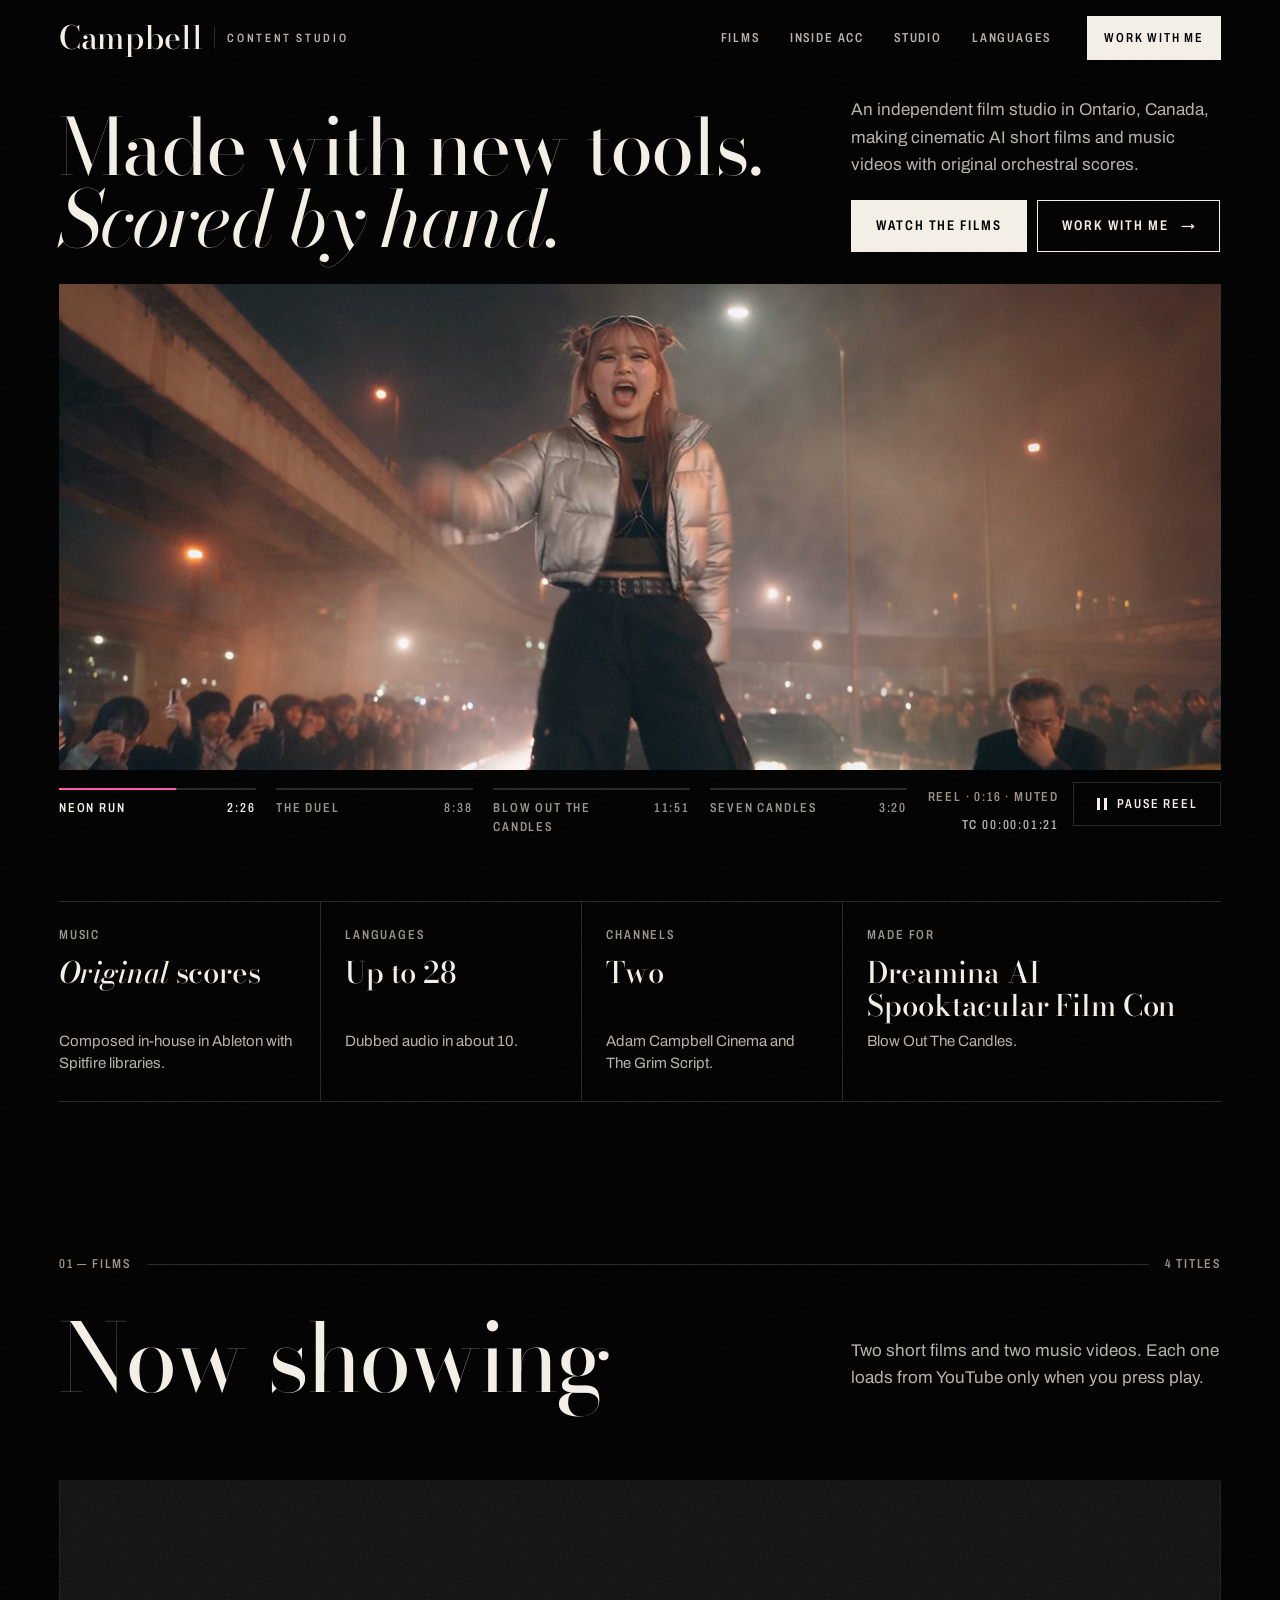
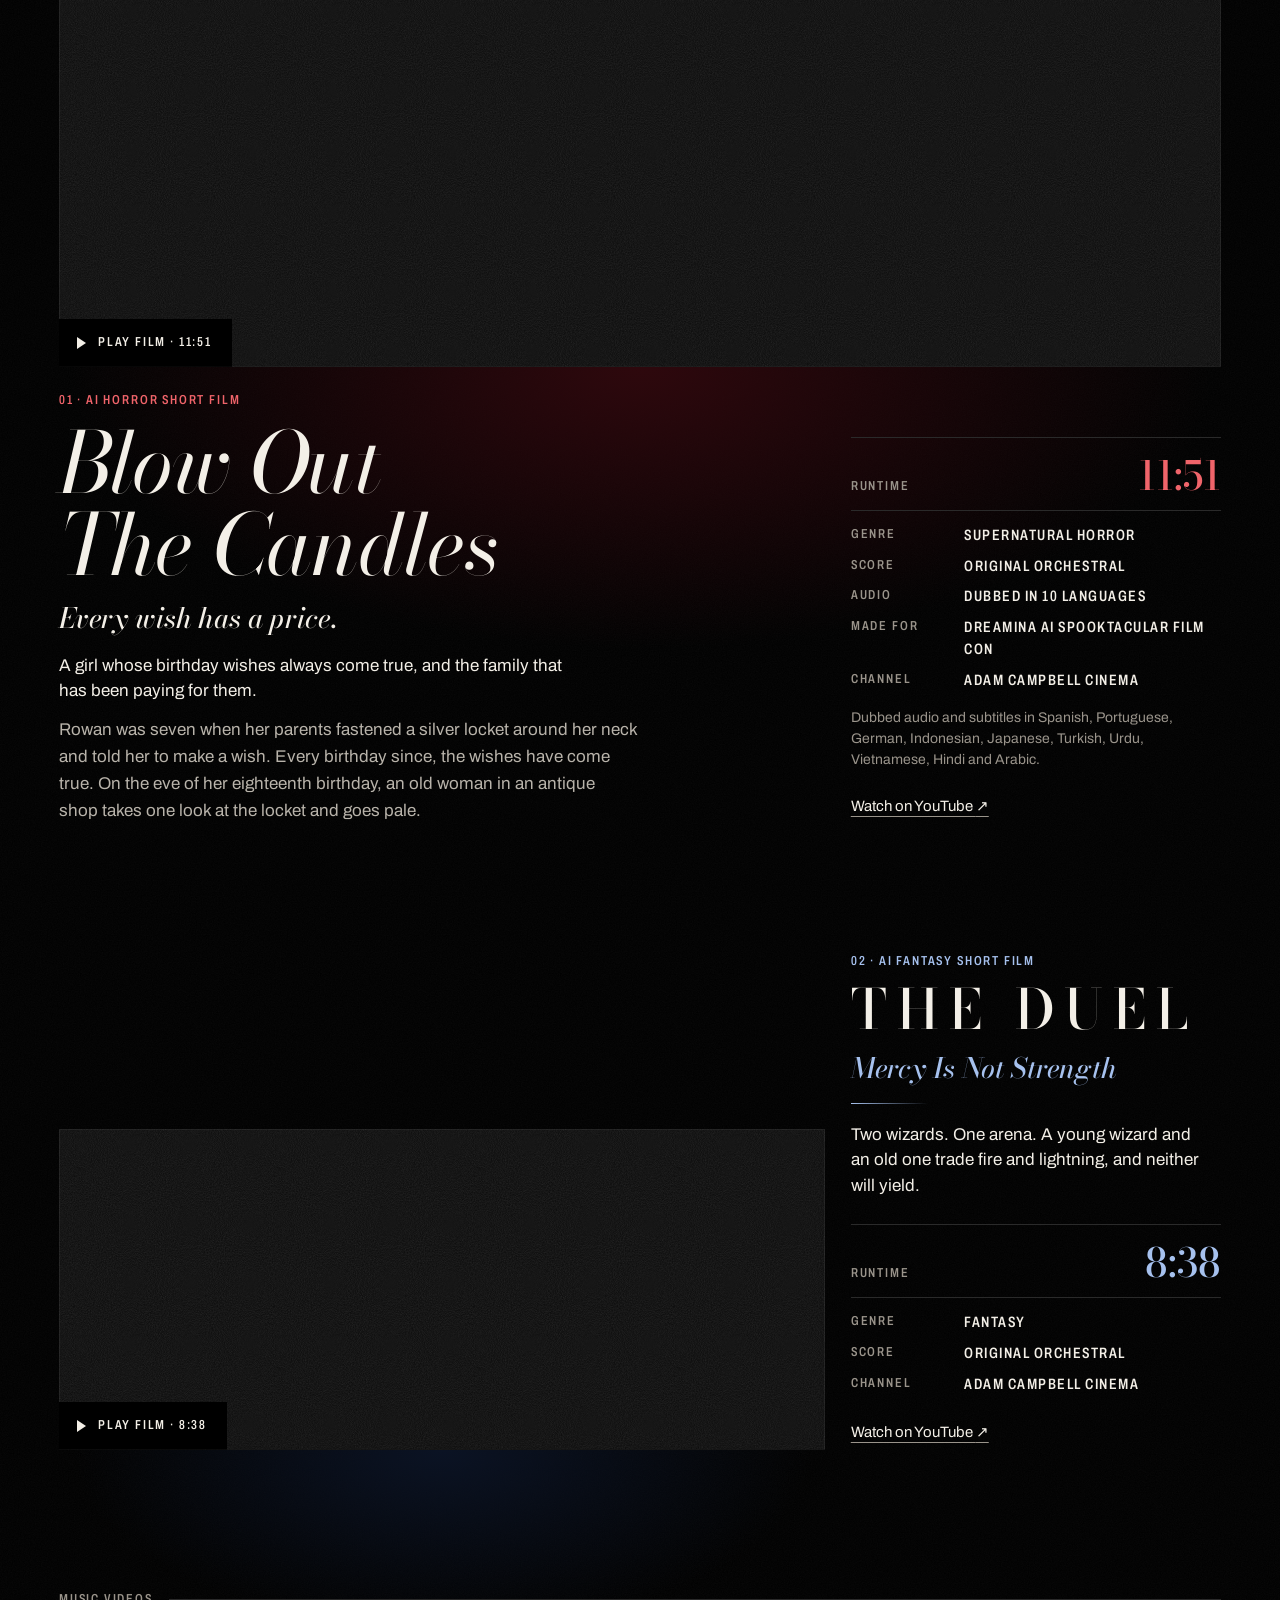
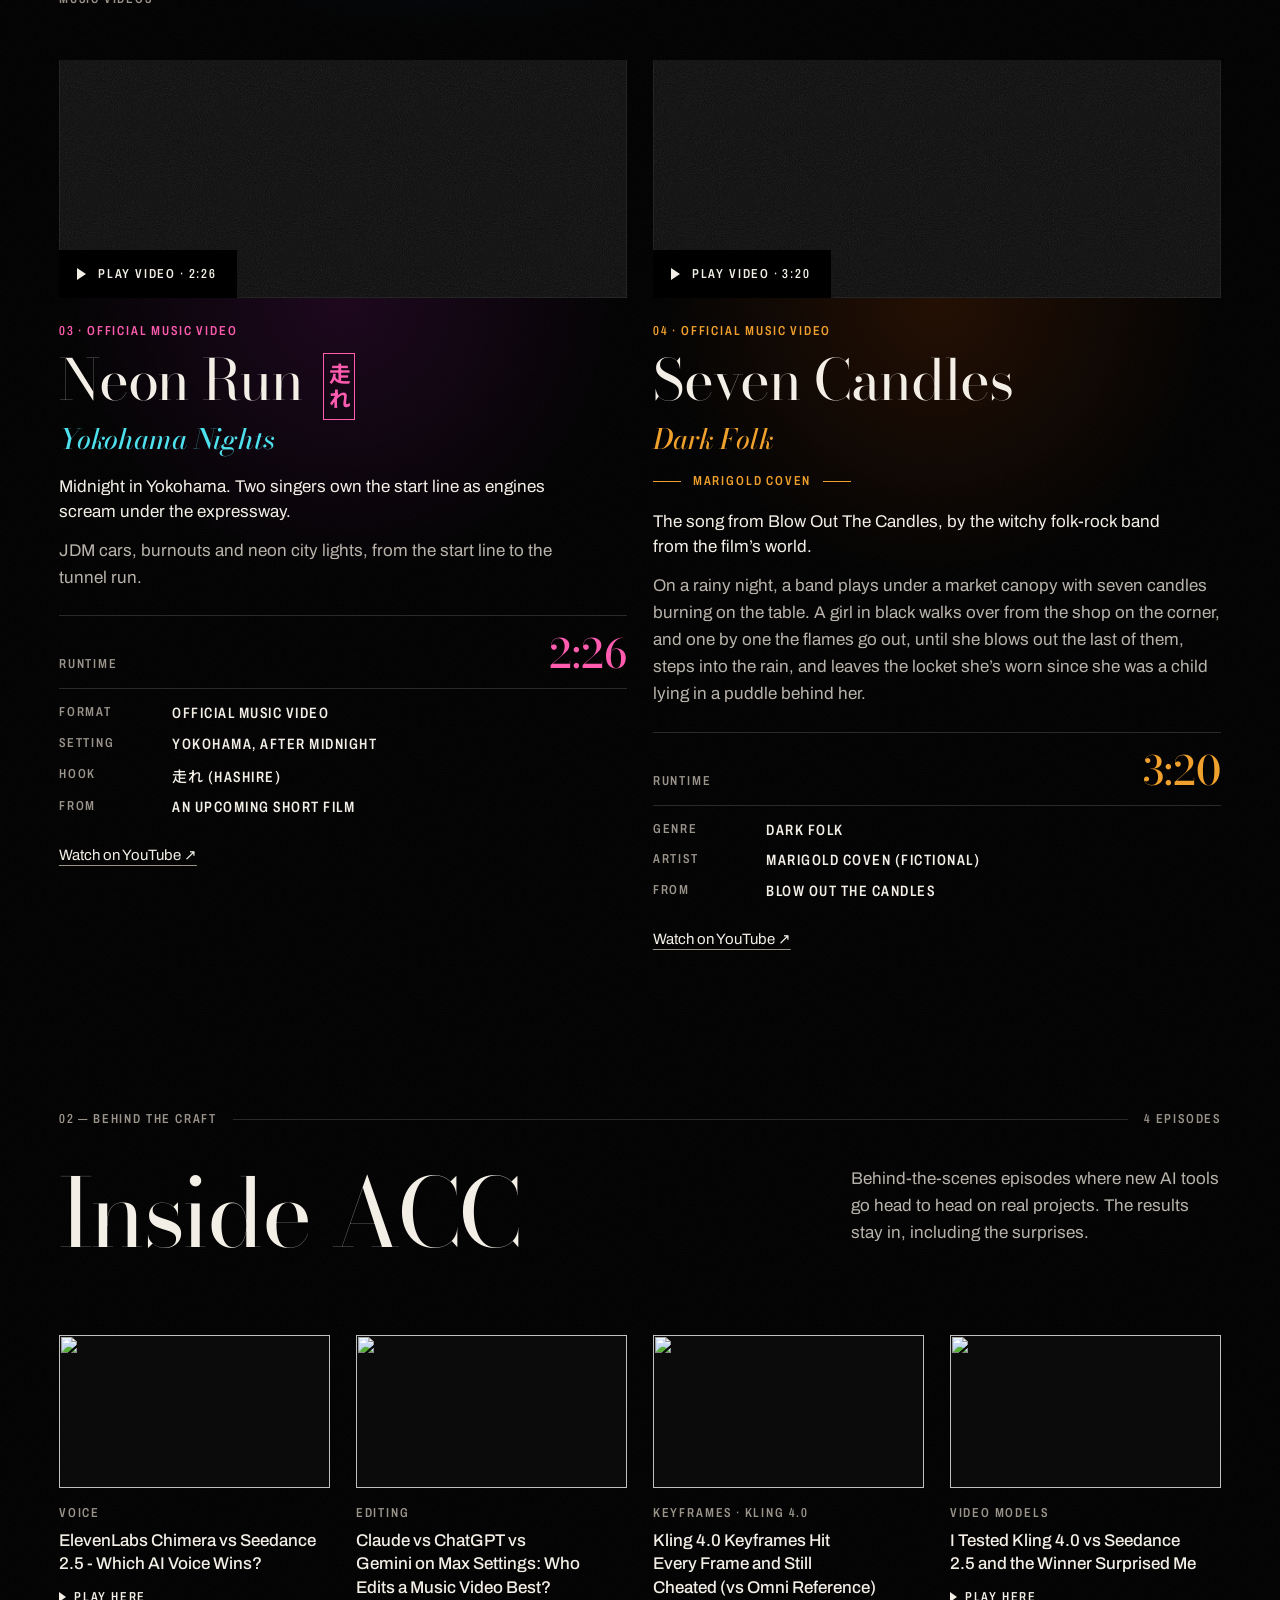
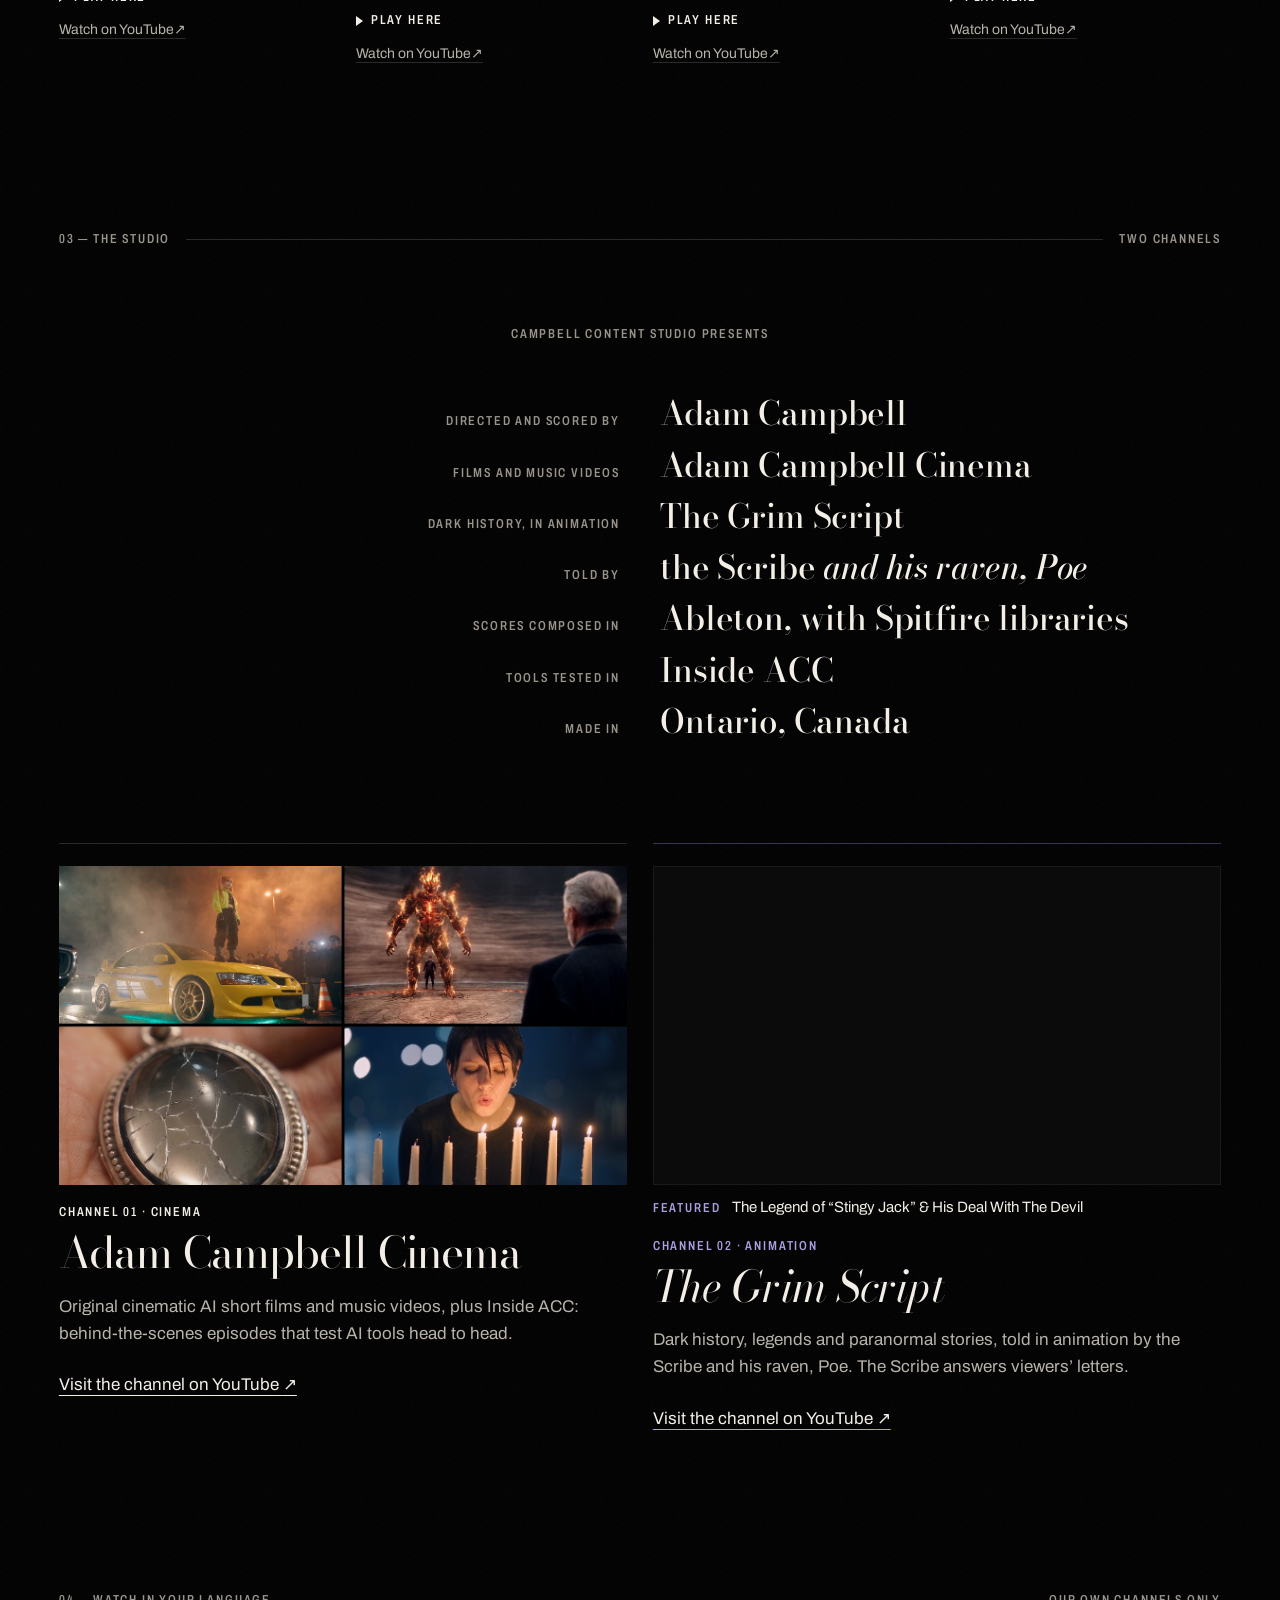
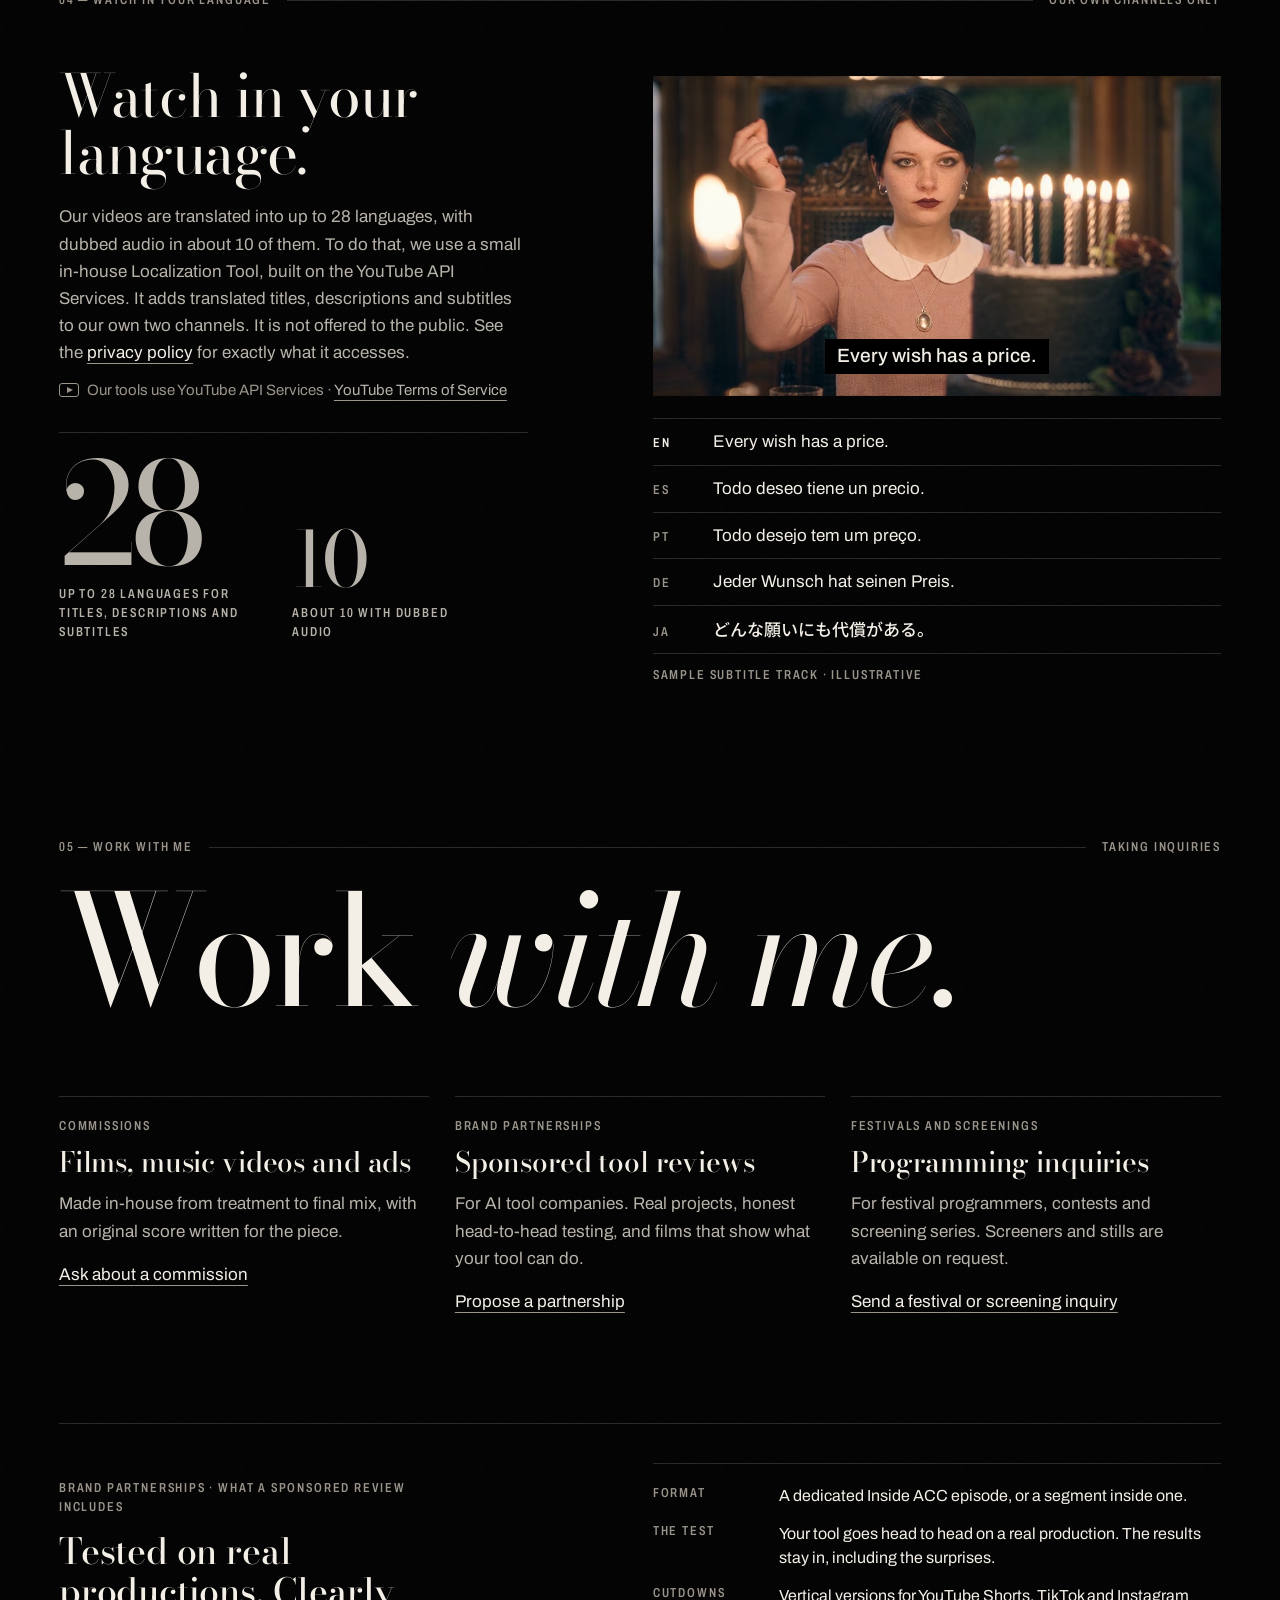
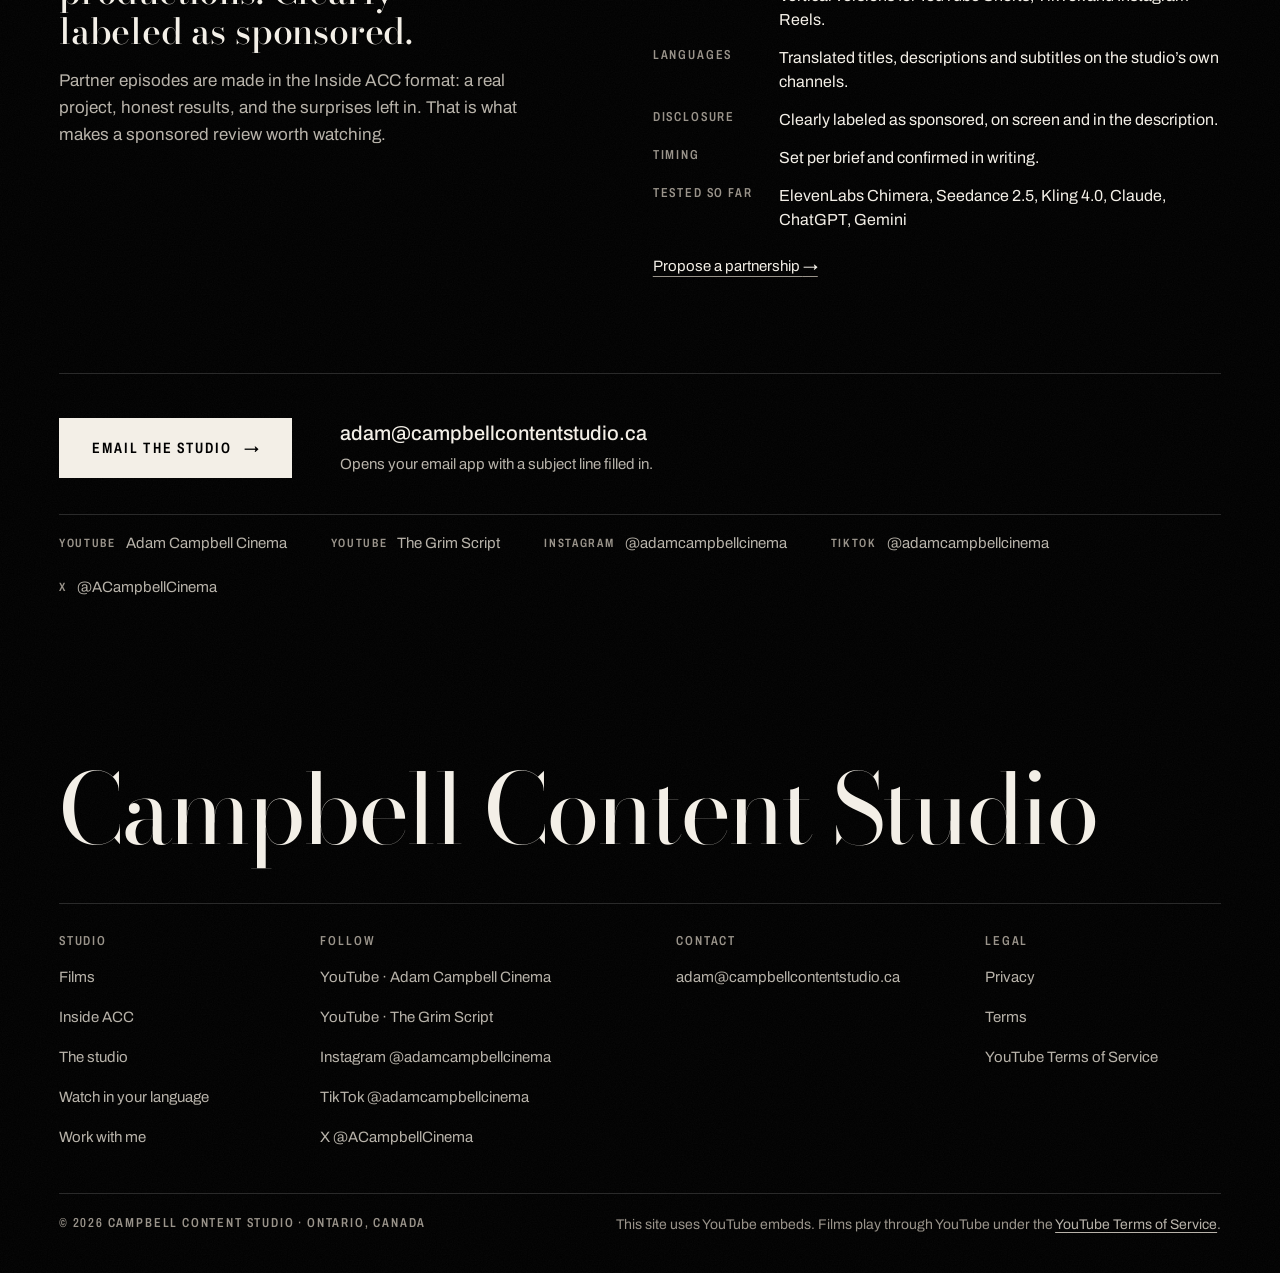
==== preview/index.html @ 1dd87bf2 "Add new studio site build in preview/ (work in progress, QA running) Cinematic redesign: homepage, r" ====
<!doctype html>
<html lang="en">
<head>
<meta charset="utf-8">
<meta name="viewport" content="width=device-width, initial-scale=1">
<!-- PREVIEW-ONLY -->
<meta name="robots" content="noindex, nofollow">
<!-- /PREVIEW-ONLY -->
<title>Campbell Content Studio | Cinematic AI Films, Scored by Hand</title>
<meta name="description" content="Campbell Content Studio is an independent AI film studio in Ontario, Canada, making cinematic short films and music videos with original orchestral scores.">
<link rel="canonical" href="https://campbellcontentstudio.ca/">
<meta name="theme-color" content="#000000">
<meta name="color-scheme" content="dark">

<meta property="og:type" content="website">
<meta property="og:site_name" content="Campbell Content Studio">
<meta property="og:title" content="Campbell Content Studio | Cinematic AI Films, Scored by Hand">
<meta property="og:description" content="Cinematic AI short films and music videos from an independent studio in Ontario, Canada. Made with new tools. Scored by hand.">
<meta property="og:url" content="https://campbellcontentstudio.ca/">
<meta property="og:image" content="https://campbellcontentstudio.ca/assets/img/og-image.jpg">
<meta property="og:image:type" content="image/jpeg">
<meta property="og:image:width" content="1200">
<meta property="og:image:height" content="630">
<meta property="og:image:alt" content="Campbell Content Studio: Made with new tools. Scored by hand. Rowan smiles with her eyes closed over lit birthday candles.">
<meta property="og:locale" content="en_CA">
<meta name="twitter:card" content="summary_large_image">
<meta name="twitter:site" content="@ACampbellCinema">
<meta name="twitter:title" content="Campbell Content Studio | Cinematic AI Films, Scored by Hand">
<meta name="twitter:description" content="Cinematic AI short films and music videos from an independent studio in Ontario, Canada. Made with new tools. Scored by hand.">
<meta name="twitter:image" content="https://campbellcontentstudio.ca/assets/img/og-image.jpg">
<meta name="twitter:image:alt" content="Campbell Content Studio: Made with new tools. Scored by hand. Rowan smiles with her eyes closed over lit birthday candles.">

<link rel="icon" href="favicon.ico" sizes="48x48">
<link rel="icon" href="favicon.svg" type="image/svg+xml">
<link rel="apple-touch-icon" href="apple-touch-icon.png">
<link rel="manifest" href="site.webmanifest">

<link rel="preconnect" href="https://fonts.googleapis.com">
<link rel="preconnect" href="https://fonts.gstatic.com" crossorigin>
<link rel="preconnect" href="https://i.ytimg.com">
<link rel="preload" as="image" href="assets/img/reel-poster.webp" type="image/webp" fetchpriority="high">
<!-- Only the axis ranges in use: Bodoni Moda opsz 6-96 / wght 400-500 (roman + italic), Archivo wdth 72-100 / wght 400-600 (roman). -->
<link rel="stylesheet" href="https://fonts.googleapis.com/css2?family=Archivo:wdth,wght@72..100,400..600&amp;family=Bodoni+Moda:ital,opsz,wght@0,6..96,400..500;1,6..96,400..500&amp;display=swap">
<!-- Kana subset: only 走れ and the Japanese sample subtitle. -->
<link rel="stylesheet" href="https://fonts.googleapis.com/css2?family=Noto+Sans+JP:wght@500;700&amp;display=swap&amp;text=%E8%B5%B0%E3%82%8C%E3%81%A9%E3%82%93%E3%81%AA%E9%A1%98%E3%81%84%E3%81%AB%E3%82%82%E4%BB%A3%E5%84%9F%E3%81%8C%E3%81%82%E3%82%8B%E3%80%82">
<link rel="stylesheet" href="assets/css/site.css">
<noscript><style>.hero-frame video{display:none}.hero-frame{background:#0b0b0b url(assets/img/reel-poster.webp) 50% 50% / cover}</style></noscript>
<script src="assets/js/site.js" defer></script>

<script type="application/ld+json">
{
  "@context": "https://schema.org",
  "@graph": [
    {
      "@type": "Organization",
      "@id": "https://campbellcontentstudio.ca/#org",
      "name": "Campbell Content Studio",
      "url": "https://campbellcontentstudio.ca/",
      "logo": "https://campbellcontentstudio.ca/icon-512.png",
      "email": "adam@campbellcontentstudio.ca",
      "description": "An independent AI film studio in Ontario, Canada, making cinematic AI short films and music videos with original orchestral scores.",
      "address": { "@type": "PostalAddress", "addressRegion": "ON", "addressCountry": "CA" },
      "founder": { "@type": "Person", "name": "Adam Campbell" },
      "sameAs": [
        "https://www.youtube.com/@AdamCampbellCinema",
        "https://www.youtube.com/@thegrimscript",
        "https://www.instagram.com/adamcampbellcinema/",
        "https://www.tiktok.com/@adamcampbellcinema",
        "https://x.com/ACampbellCinema"
      ]
    },
    {
      "@type": "WebSite",
      "@id": "https://campbellcontentstudio.ca/#website",
      "url": "https://campbellcontentstudio.ca/",
      "name": "Campbell Content Studio",
      "inLanguage": "en",
      "publisher": { "@id": "https://campbellcontentstudio.ca/#org" }
    },
    {
      "@type": "VideoObject",
      "@id": "https://campbellcontentstudio.ca/#video-candles",
      "name": "Blow Out The Candles | AI Horror Short Film",
      "description": "Every wish has a price. Blow Out The Candles is an AI horror short film about a girl whose birthday wishes always come true, and the family that has been paying for them. Rowan was seven when her parents fastened a silver locket around her neck and told her to make a wish. Every birthday since, the wishes have come true. On the eve of her eighteenth birthday, an old woman in an antique shop takes one look at the locket and goes pale. With an original orchestral score, and dubbed audio and subtitles in 10 languages.",
      "thumbnailUrl": [
        "https://i.ytimg.com/vi/mVTY4UQzy6A/maxresdefault.jpg",
        "https://campbellcontentstudio.ca/assets/img/films/candles-169.webp"
      ],
      "uploadDate": "2026-10-25T22:00:03+00:00",
      "duration": "PT11M51S",
      "embedUrl": "https://www.youtube.com/embed/mVTY4UQzy6A",
      "url": "https://www.youtube.com/watch?v=mVTY4UQzy6A",
      "inLanguage": "en",
      "publisher": { "@id": "https://campbellcontentstudio.ca/#org" }
    },
    {
      "@type": "VideoObject",
      "@id": "https://campbellcontentstudio.ca/#video-duel",
      "name": "THE DUEL | Mercy Is Not Strength | AI Fantasy Short Film",
      "description": "Two wizards. One arena. A young wizard and an old one trade fire and lightning, and neither will yield. An AI fantasy short film with an original orchestral score.",
      "thumbnailUrl": [
        "https://i.ytimg.com/vi/56ZdNRdmfQ0/maxresdefault.jpg",
        "https://campbellcontentstudio.ca/assets/img/films/duel-169.webp"
      ],
      "uploadDate": "__DUEL_UPLOAD_DATE__",
      "duration": "PT8M38S",
      "embedUrl": "https://www.youtube.com/embed/56ZdNRdmfQ0",
      "url": "https://www.youtube.com/watch?v=56ZdNRdmfQ0",
      "inLanguage": "en",
      "publisher": { "@id": "https://campbellcontentstudio.ca/#org" }
    },
    {
      "@type": "VideoObject",
      "@id": "https://campbellcontentstudio.ca/#video-neon",
      "name": "Neon Run | Yokohama Nights (Official Music Video)",
      "description": "Midnight in Yokohama. Two singers own the start line as engines scream under the expressway. An original AI music video with JDM cars, burnouts and neon city lights, from the start line to the tunnel run. Neon Run is from an upcoming Adam Campbell Cinema short film of the same name.",
      "thumbnailUrl": [
        "https://i.ytimg.com/vi/dN3Yv4xqxrA/maxresdefault.jpg",
        "https://campbellcontentstudio.ca/assets/img/films/neon-169.webp"
      ],
      "uploadDate": "2026-10-23T19:00:23+00:00",
      "duration": "PT2M26S",
      "embedUrl": "https://www.youtube.com/embed/dN3Yv4xqxrA",
      "url": "https://www.youtube.com/watch?v=dN3Yv4xqxrA",
      "inLanguage": "en",
      "publisher": { "@id": "https://campbellcontentstudio.ca/#org" }
    },
    {
      "@type": "VideoObject",
      "@id": "https://campbellcontentstudio.ca/#video-seven",
      "name": "Seven Candles | Dark Folk | Official Music Video",
      "description": "Seven Candles by Marigold Coven, the witchy folk-rock band from the world of Blow Out The Candles, and the song from that film. On a rainy night, a band plays under a market canopy with seven candles burning on the table. A girl in black walks over, and one by one the flames go out, until she blows out the last of them, steps into the rain, and leaves the locket she has worn since she was a child lying in a puddle behind her.",
      "thumbnailUrl": [
        "https://i.ytimg.com/vi/DEQ6ROYbeFA/maxresdefault.jpg",
        "https://campbellcontentstudio.ca/assets/img/films/seven-169.webp"
      ],
      "uploadDate": "2026-10-26T21:00:11+00:00",
      "duration": "PT3M20S",
      "embedUrl": "https://www.youtube.com/embed/DEQ6ROYbeFA",
      "url": "https://www.youtube.com/watch?v=DEQ6ROYbeFA",
      "inLanguage": "en",
      "publisher": { "@id": "https://campbellcontentstudio.ca/#org" }
    }
  ]
}
</script>
</head>
<body>
<a class="skip" href="#main">Skip to content</a>

<div class="page">
  <header class="nav wrap">
    <a class="wordmark" href="#top" aria-label="Campbell Content Studio, home">
      <span class="wm-main">Campbell</span><span class="wm-rule" aria-hidden="true"></span><span class="wm-sub billing">Content Studio</span>
    </a>
    <nav aria-label="Primary" class="nav-links">
      <a class="billing" href="#films">Films</a>
      <a class="billing" href="#inside-acc">Inside ACC</a>
      <a class="billing" href="#studio">Studio</a>
      <a class="billing" href="#languages">Languages</a>
      <a class="billing btn-sm" href="#work">Work with me</a>
    </nav>
    <div class="nav-right">
      <a class="billing btn-sm" href="#work">Work with me</a>
      <a class="menu-btn billing" href="#site-footer" data-menu-toggle>Menu</a>
    </div>
  </header>

  <dialog class="menu-panel" id="menu" aria-label="Menu">
    <div class="mp-top wrap">
      <span class="wordmark" aria-hidden="true"><span class="wm-main">Campbell</span><span class="wm-sub billing">Content Studio</span></span>
      <button class="menu-close menu-btn billing" type="button">Close</button>
    </div>
    <ul class="mp-list wrap">
      <li><a class="serif-m" href="#films">Films</a></li>
      <li><a class="serif-m" href="#inside-acc">Inside ACC</a></li>
      <li><a class="serif-m" href="#studio">The studio</a></li>
      <li><a class="serif-m" href="#languages">Languages</a></li>
      <li><a class="serif-m" href="#work">Work with me</a></li>
    </ul>
    <div class="mp-foot wrap">
      <a href="https://www.youtube.com/@AdamCampbellCinema">YouTube · Adam Campbell Cinema</a>
      <a href="https://www.youtube.com/@thegrimscript">YouTube · The Grim Script</a>
      <a href="https://www.instagram.com/adamcampbellcinema/">Instagram</a>
      <a href="https://www.tiktok.com/@adamcampbellcinema">TikTok</a>
      <a href="https://x.com/ACampbellCinema">X</a>
    </div>
  </dialog>

  <main id="main">
    <!-- ================= HERO ================= -->
    <section class="hero" id="top" aria-labelledby="hero-title">
      <div class="wrap grid hero-lockup">
        <h1 id="hero-title" class="display">Made with new tools. <em>Scored by hand.</em></h1>
        <div class="hero-side">
          <p>An independent film studio in Ontario, Canada, making cinematic AI short films and music videos with original orchestral scores.</p>
          <div class="ctas">
            <a class="btn btn--solid" href="#films">Watch the films</a>
            <a class="btn btn--line" href="#work">Work with me <span class="arrow" aria-hidden="true">→</span></a>
          </div>
        </div>
      </div>

      <div class="wrap hero-screen">
        <div class="frame bleed gate hero-frame">
          <video class="reel" muted loop playsinline preload="none" poster="assets/img/reel-poster.webp" aria-hidden="true" width="1920" height="1080"></video>
          <div class="grain-in" aria-hidden="true"></div>
        </div>
        <div class="slate">
          <p class="sr">Studio reel: a muted 16-second loop of shots from the four films below.</p>
          <nav class="cutlist billing" aria-label="Reel cut list">
            <a class="cut is-on" href="#film-neon" style="--acc:var(--magenta)" data-cut="0"><span class="track" aria-hidden="true"><i></i></span><span class="cut-t">Neon Run</span><span class="rt"><span class="sr">, runtime </span>2:26</span></a>
            <a class="cut" href="#film-duel" style="--acc:var(--storm)" data-cut="1"><span class="track" aria-hidden="true"><i></i></span><span class="cut-t">The Duel</span><span class="rt"><span class="sr">, runtime </span>8:38</span></a>
            <a class="cut" href="#film-candles" style="--acc:var(--wish)" data-cut="2"><span class="track" aria-hidden="true"><i></i></span><span class="cut-t">Blow Out The Candles</span><span class="rt"><span class="sr">, runtime </span>11:51</span></a>
            <a class="cut" href="#film-seven" style="--acc:var(--marigold)" data-cut="3"><span class="track" aria-hidden="true"><i></i></span><span class="cut-t">Seven Candles</span><span class="rt"><span class="sr">, runtime </span>3:20</span></a>
          </nav>
          <div class="slate-meta billing">
            <p class="tcb" aria-hidden="true"><span class="reelnote">Reel · 0:16 · muted</span><span class="now">Now: <b>Neon Run</b></span><span class="tc">TC 00:00:00:00</span></p>
            <button class="reel-toggle billing" type="button" data-state="paused" hidden><span class="ico" aria-hidden="true"></span><span class="lbl">Play reel</span></button>
          </div>
        </div>
      </div>

      <div class="wrap facts reveal">
        <dl class="facts-grid">
          <div class="fact"><dt class="billing">Music</dt><dd class="v serif-m"><em>Original</em> scores</dd><dd class="n">Composed in-house in Ableton with Spitfire libraries.</dd></div>
          <div class="fact"><dt class="billing">Languages</dt><dd class="v serif-m">Up to 28</dd><dd class="n">Dubbed audio in about 10.</dd></div>
          <div class="fact"><dt class="billing">Channels</dt><dd class="v serif-m">Two</dd><dd class="n">Adam Campbell Cinema and The Grim Script.</dd></div>
          <div class="fact"><dt class="billing">Made for</dt><dd class="v serif-m">Dreamina AI Spooktacular Film Con</dd><dd class="n">Blow Out The Candles.</dd></div>
        </dl>
      </div>
    </section>

    <!-- ================= 01 FILMS ================= -->
    <section id="films" class="sec" aria-labelledby="films-title">
      <div class="wrap">
        <header class="sec-head grid">
          <p class="idx billing reveal"><span>01 — Films</span><span class="count">4 titles</span></p>
          <h2 id="films-title" class="display reveal">Now showing</h2>
          <p class="dek reveal" style="--d:.12s">Two short films and two music videos. Each one loads from YouTube only when you press play.</p>
        </header>

        <!-- 01 Blow Out The Candles: the flagship. Romantic italic, Velvet Red, oxblood spill. -->
        <article class="film film--candles" id="film-candles" aria-labelledby="f1">
          <div class="frame bleed gate">
            <picture>
              <source type="image/avif" media="(min-width: 900px)" srcset="assets/img/films/candles-wide-1200.avif 1200w, assets/img/films/candles-wide.avif 2400w" sizes="(min-width: 1600px) 1456px, 91vw" width="2400" height="1004">
              <source type="image/webp" media="(min-width: 900px)" srcset="assets/img/films/candles-wide-1200.webp 1200w, assets/img/films/candles-wide.webp 2400w" sizes="(min-width: 1600px) 1456px, 91vw" width="2400" height="1004">
              <source type="image/avif" srcset="assets/img/films/candles-169-800.avif 800w, assets/img/films/candles-169.avif 1600w" sizes="100vw" width="1600" height="900">
              <source type="image/webp" srcset="assets/img/films/candles-169-800.webp 800w, assets/img/films/candles-169.webp 1600w" sizes="100vw" width="1600" height="900">
              <img src="assets/img/films/candles-169-800.webp" width="1600" height="900" loading="lazy" decoding="async" alt="Rowan, in a pink sweater with a white collar and a silver locket, stares straight ahead with her fingers raised to snap beside a black birthday cake full of lit candles.">
            </picture>
            <div class="grain-in" aria-hidden="true"></div>
            <a class="play" href="https://www.youtube.com/watch?v=mVTY4UQzy6A" data-yt="mVTY4UQzy6A" data-title="Blow Out The Candles" aria-label="Play Blow Out The Candles (11 minutes 51 seconds)"><span class="chip billing"><span class="tri" aria-hidden="true"></span>Play film · 11:51</span></a>
          </div>
          <div class="film-body grid">
            <div class="head reveal">
              <p class="film-no billing">01 · AI horror short film</p>
              <h3 id="f1" class="film-title">Blow Out The Candles</h3>
              <p class="tagline">Every wish has a price.</p>
              <p class="logline">A girl whose birthday wishes always come true, and the family that has been paying for them.</p>
              <p class="synopsis">Rowan was seven when her parents fastened a silver locket around her neck and told her to make a wish. Every birthday since, the wishes have come true. On the eve of her eighteenth birthday, an old woman in an antique shop takes one look at the locket and goes pale.</p>
            </div>
            <div class="side reveal" style="--d:.12s">
              <dl class="credits billing">
                <div class="rt-row"><dt>Runtime</dt><dd class="serif-m">11:51</dd></div>
                <div class="cr">
                  <dt>Genre</dt><dd>Supernatural horror</dd>
                  <dt>Score</dt><dd>Original orchestral</dd>
                  <dt>Audio</dt><dd>Dubbed in 10 languages</dd>
                  <dt>Made for</dt><dd>Dreamina AI Spooktacular Film Con</dd>
                  <dt>Channel</dt><dd>Adam Campbell Cinema</dd>
                </div>
              </dl>
              <p class="dubs">Dubbed audio and subtitles in Spanish, Portuguese, German, Indonesian, Japanese, Turkish, Urdu, Vietnamese, Hindi and Arabic.</p>
              <p class="film-links"><a class="textlink" href="https://www.youtube.com/watch?v=mVTY4UQzy6A">Watch on YouTube <span class="ext" aria-hidden="true">↗</span></a></p>
            </div>
          </div>
        </article>

        <!-- 02 THE DUEL: engraved tracked caps, storm light, 8+4 asymmetry. -->
        <article class="film film--duel" id="film-duel" aria-labelledby="f2">
          <div class="frame bleed gate">
            <picture>
              <source type="image/avif" media="(min-width: 900px)" srcset="assets/img/films/duel-wide-1200.avif 1200w, assets/img/films/duel-wide.avif 2400w" sizes="(min-width: 1600px) 960px, 60vw" width="2400" height="1004">
              <source type="image/webp" media="(min-width: 900px)" srcset="assets/img/films/duel-wide-1200.webp 1200w, assets/img/films/duel-wide.webp 2400w" sizes="(min-width: 1600px) 960px, 60vw" width="2400" height="1004">
              <source type="image/avif" srcset="assets/img/films/duel-169-800.avif 800w, assets/img/films/duel-169.avif 1600w" sizes="100vw" width="1600" height="900">
              <source type="image/webp" srcset="assets/img/films/duel-169-800.webp 800w, assets/img/films/duel-169.webp 1600w" sizes="100vw" width="1600" height="900">
              <img src="assets/img/films/duel-169-800.webp" width="1600" height="900" loading="lazy" decoding="async" alt="Two wizards duel across a circular stone arena, an orange fire beam and a white beam colliding in a blinding burst between them as lightning forks down beside the older wizard.">
            </picture>
            <div class="grain-in" aria-hidden="true"></div>
            <a class="play" href="https://www.youtube.com/watch?v=56ZdNRdmfQ0" data-yt="56ZdNRdmfQ0" data-title="THE DUEL" aria-label="Play THE DUEL (8 minutes 38 seconds)"><span class="chip billing"><span class="tri" aria-hidden="true"></span>Play film · 8:38</span></a>
          </div>
          <div class="film-body grid">
            <div class="reveal">
              <p class="film-no billing">02 · AI fantasy short film</p>
              <h3 id="f2" class="film-title">THE DUEL <span class="sub">Mercy Is Not Strength</span></h3>
              <span class="bolt" aria-hidden="true"></span>
              <p class="logline">Two wizards. One arena. A young wizard and an old one trade fire and lightning, and neither will yield.</p>
            </div>
            <div class="reveal" style="--d:.12s">
              <dl class="credits billing">
                <div class="rt-row"><dt>Runtime</dt><dd class="serif-m">8:38</dd></div>
                <div class="cr">
                  <dt>Genre</dt><dd>Fantasy</dd>
                  <dt>Score</dt><dd>Original orchestral</dd>
                  <dt>Channel</dt><dd>Adam Campbell Cinema</dd>
                </div>
              </dl>
              <p class="film-links"><a class="textlink" href="https://www.youtube.com/watch?v=56ZdNRdmfQ0">Watch on YouTube <span class="ext" aria-hidden="true">↗</span></a></p>
            </div>
          </div>
        </article>

        <p class="subhead billing reveal">Music videos</p>

        <div class="pair">
          <!-- 03 Neon Run: roman title + vertical kana sign, two accents. -->
          <article class="film film--neon" id="film-neon" aria-labelledby="f3">
            <div class="frame bleed gate">
              <picture>
                <source type="image/avif" media="(min-width: 900px)" srcset="assets/img/films/neon-wide-1200.avif 1200w, assets/img/films/neon-wide.avif 2400w" sizes="(min-width: 1600px) 712px, 45vw" width="2400" height="1004">
                <source type="image/webp" media="(min-width: 900px)" srcset="assets/img/films/neon-wide-1200.webp 1200w, assets/img/films/neon-wide.webp 2400w" sizes="(min-width: 1600px) 712px, 45vw" width="2400" height="1004">
                <source type="image/avif" srcset="assets/img/films/neon-169-800.avif 800w, assets/img/films/neon-169.avif 1600w" sizes="100vw" width="1600" height="900">
                <source type="image/webp" srcset="assets/img/films/neon-169-800.webp 800w, assets/img/films/neon-169.webp 1600w" sizes="100vw" width="1600" height="900">
                <img src="assets/img/films/neon-169-800.webp" width="1600" height="900" loading="lazy" decoding="async" alt="Two singers stand fists raised on the hoods of a black supercharged muscle car and a yellow Lancer Evolution, a wall of burnout smoke behind them under an expressway at night, cyan underglow on the wet road.">
              </picture>
              <div class="grain-in" aria-hidden="true"></div>
              <a class="play" href="https://www.youtube.com/watch?v=dN3Yv4xqxrA" data-yt="dN3Yv4xqxrA" data-title="Neon Run" aria-label="Play Neon Run (2 minutes 26 seconds)"><span class="chip billing"><span class="tri" aria-hidden="true"></span>Play video · 2:26</span></a>
            </div>
            <div class="film-body grid">
              <div class="reveal">
                <p class="film-no billing">03 · Official music video</p>
                <div class="title-row">
                  <h3 id="f3" class="film-title">Neon Run <span class="sub">Yokohama Nights</span></h3>
                  <span class="kana" lang="ja" role="img" aria-label="走れ, hashire">走れ</span>
                </div>
                <p class="logline">Midnight in Yokohama. Two singers own the start line as engines scream under the expressway.</p>
                <p class="synopsis">JDM cars, burnouts and neon city lights, from the start line to the tunnel run.</p>
              </div>
              <div class="reveal" style="--d:.12s">
                <dl class="credits billing">
                  <div class="rt-row"><dt>Runtime</dt><dd class="serif-m">2:26</dd></div>
                  <div class="cr">
                    <dt>Format</dt><dd>Official music video</dd>
                    <dt>Setting</dt><dd>Yokohama, after midnight</dd>
                    <dt>Hook</dt><dd><span class="jp" lang="ja">走れ</span> (hashire)</dd>
                    <dt>From</dt><dd>An upcoming short film</dd>
                  </div>
                </dl>
                <p class="film-links"><a class="textlink" href="https://www.youtube.com/watch?v=dN3Yv4xqxrA">Watch on YouTube <span class="ext" aria-hidden="true">↗</span></a></p>
              </div>
            </div>
          </article>

          <!-- 04 Seven Candles: roman + marigold italic, band credit between rules. -->
          <article class="film film--seven" id="film-seven" aria-labelledby="f4">
            <div class="frame bleed gate">
              <picture>
                <source type="image/avif" media="(min-width: 900px)" srcset="assets/img/films/seven-wide-1200.avif 1200w, assets/img/films/seven-wide.avif 2400w" sizes="(min-width: 1600px) 712px, 45vw" width="2400" height="1004">
                <source type="image/webp" media="(min-width: 900px)" srcset="assets/img/films/seven-wide-1200.webp 1200w, assets/img/films/seven-wide.webp 2400w" sizes="(min-width: 1600px) 712px, 45vw" width="2400" height="1004">
                <source type="image/avif" srcset="assets/img/films/seven-169-800.avif 800w, assets/img/films/seven-169.avif 1600w" sizes="100vw" width="1600" height="900">
                <source type="image/webp" srcset="assets/img/films/seven-169-800.webp 800w, assets/img/films/seven-169.webp 1600w" sizes="100vw" width="1600" height="900">
                <img src="assets/img/films/seven-169-800.webp" width="1600" height="900" loading="lazy" decoding="async" alt="Seen from behind, a woman in black flings her arms wide, a locket hanging from one hand, before a folk trio playing under a lit white canopy on a rain-soaked street at night.">
              </picture>
              <div class="grain-in" aria-hidden="true"></div>
              <a class="play" href="https://www.youtube.com/watch?v=DEQ6ROYbeFA" data-yt="DEQ6ROYbeFA" data-title="Seven Candles" aria-label="Play Seven Candles (3 minutes 20 seconds)"><span class="chip billing"><span class="tri" aria-hidden="true"></span>Play video · 3:20</span></a>
            </div>
            <div class="film-body grid">
              <div class="reveal">
                <p class="film-no billing">04 · Official music video</p>
                <h3 id="f4" class="film-title">Seven Candles <span class="sub">Dark Folk</span></h3>
                <p class="band billing">Marigold Coven</p>
                <p class="logline">The song from Blow Out The Candles, by the witchy folk-rock band from the film’s world.</p>
                <p class="synopsis">On a rainy night, a band plays under a market canopy with seven candles burning on the table. A girl in black walks over from the shop on the corner, and one by one the flames go out, until she blows out the last of them, steps into the rain, and leaves the locket she’s worn since she was a child lying in a puddle behind her.</p>
              </div>
              <div class="reveal" style="--d:.12s">
                <dl class="credits billing">
                  <div class="rt-row"><dt>Runtime</dt><dd class="serif-m">3:20</dd></div>
                  <div class="cr">
                    <dt>Genre</dt><dd>Dark folk</dd>
                    <dt>Artist</dt><dd>Marigold Coven (fictional)</dd>
                    <dt>From</dt><dd>Blow Out The Candles</dd>
                  </div>
                </dl>
                <p class="film-links"><a class="textlink" href="https://www.youtube.com/watch?v=DEQ6ROYbeFA">Watch on YouTube <span class="ext" aria-hidden="true">↗</span></a></p>
              </div>
            </div>
          </article>
        </div>
      </div>
    </section>

    <!-- ================= 02 INSIDE ACC ================= -->
    <section id="inside-acc" class="sec" aria-labelledby="acc-title">
      <div class="wrap">
        <header class="sec-head grid">
          <p class="idx billing reveal"><span>02 — Behind the craft</span><span class="count">4 episodes</span></p>
          <h2 id="acc-title" class="display reveal">Inside ACC</h2>
          <p class="dek reveal" style="--d:.12s">Behind-the-scenes episodes where new AI tools go head to head on real projects. The results stay in, including the surprises.</p>
        </header>
        <ol class="eps">
          <li class="ep reveal">
            <a class="ep-card" href="https://www.youtube.com/watch?v=Xdp5HgC5vlU" data-yt="Xdp5HgC5vlU" data-title="ElevenLabs Chimera vs Seedance 2.5 - Which AI Voice Wins?" aria-label="Play ElevenLabs Chimera vs Seedance 2.5 - Which AI Voice Wins?">
              <div class="thumb"><img src="https://i.ytimg.com/vi/Xdp5HgC5vlU/mqdefault.jpg" srcset="https://i.ytimg.com/vi/Xdp5HgC5vlU/mqdefault.jpg 320w, https://i.ytimg.com/vi/Xdp5HgC5vlU/maxresdefault.jpg 1280w" sizes="(min-width: 1600px) 340px, (min-width: 900px) 22vw, 42vw" width="1280" height="720" loading="lazy" decoding="async" alt=""></div>
              <div class="ep-text">
                <p class="ep-cat billing">Voice</p>
                <h3>ElevenLabs Chimera vs Seedance 2.5 - Which AI Voice Wins?</h3>
                <p class="ep-cue billing" aria-hidden="true"><span class="tri"></span>Play here</p>
              </div>
            </a>
            <a class="watch" href="https://www.youtube.com/watch?v=Xdp5HgC5vlU">Watch on YouTube <span class="ext" aria-hidden="true">↗</span></a>
          </li>
          <li class="ep reveal" style="--d:.08s">
            <a class="ep-card" href="https://www.youtube.com/watch?v=SYf9zRLCgvA" data-yt="SYf9zRLCgvA" data-title="Claude vs ChatGPT vs Gemini on Max Settings: Who Edits a Music Video Best?" aria-label="Play Claude vs ChatGPT vs Gemini on Max Settings: Who Edits a Music Video Best?">
              <div class="thumb"><img src="https://i.ytimg.com/vi/SYf9zRLCgvA/mqdefault.jpg" srcset="https://i.ytimg.com/vi/SYf9zRLCgvA/mqdefault.jpg 320w, https://i.ytimg.com/vi/SYf9zRLCgvA/maxresdefault.jpg 1280w" sizes="(min-width: 1600px) 340px, (min-width: 900px) 22vw, 42vw" width="1280" height="720" loading="lazy" decoding="async" alt=""></div>
              <div class="ep-text">
                <p class="ep-cat billing">Editing</p>
                <h3>Claude vs ChatGPT vs Gemini on Max Settings: Who Edits a Music Video Best?</h3>
                <p class="ep-cue billing" aria-hidden="true"><span class="tri"></span>Play here</p>
              </div>
            </a>
            <a class="watch" href="https://www.youtube.com/watch?v=SYf9zRLCgvA">Watch on YouTube <span class="ext" aria-hidden="true">↗</span></a>
          </li>
          <li class="ep reveal" style="--d:.16s">
            <a class="ep-card" href="https://www.youtube.com/watch?v=Zr8g0oSk294" data-yt="Zr8g0oSk294" data-title="Kling 4.0 Keyframes Hit Every Frame and Still Cheated (vs Omni Reference)" aria-label="Play Kling 4.0 Keyframes Hit Every Frame and Still Cheated (vs Omni Reference)">
              <div class="thumb"><img src="https://i.ytimg.com/vi/Zr8g0oSk294/mqdefault.jpg" srcset="https://i.ytimg.com/vi/Zr8g0oSk294/mqdefault.jpg 320w, https://i.ytimg.com/vi/Zr8g0oSk294/maxresdefault.jpg 1280w" sizes="(min-width: 1600px) 340px, (min-width: 900px) 22vw, 42vw" width="1280" height="720" loading="lazy" decoding="async" alt=""></div>
              <div class="ep-text">
                <p class="ep-cat billing">Keyframes · Kling 4.0</p>
                <h3>Kling 4.0 Keyframes Hit Every Frame and Still Cheated (vs Omni Reference)</h3>
                <p class="ep-cue billing" aria-hidden="true"><span class="tri"></span>Play here</p>
              </div>
            </a>
            <a class="watch" href="https://www.youtube.com/watch?v=Zr8g0oSk294">Watch on YouTube <span class="ext" aria-hidden="true">↗</span></a>
          </li>
          <li class="ep reveal" style="--d:.24s">
            <a class="ep-card" href="https://www.youtube.com/watch?v=zTg4jY3faSQ" data-yt="zTg4jY3faSQ" data-title="I Tested Kling 4.0 vs Seedance 2.5 and the Winner Surprised Me" aria-label="Play I Tested Kling 4.0 vs Seedance 2.5 and the Winner Surprised Me">
              <div class="thumb"><img src="https://i.ytimg.com/vi/zTg4jY3faSQ/mqdefault.jpg" srcset="https://i.ytimg.com/vi/zTg4jY3faSQ/mqdefault.jpg 320w, https://i.ytimg.com/vi/zTg4jY3faSQ/maxresdefault.jpg 1280w" sizes="(min-width: 1600px) 340px, (min-width: 900px) 22vw, 42vw" width="1280" height="720" loading="lazy" decoding="async" alt=""></div>
              <div class="ep-text">
                <p class="ep-cat billing">Video models</p>
                <h3>I Tested Kling 4.0 vs Seedance 2.5 and the Winner Surprised Me</h3>
                <p class="ep-cue billing" aria-hidden="true"><span class="tri"></span>Play here</p>
              </div>
            </a>
            <a class="watch" href="https://www.youtube.com/watch?v=zTg4jY3faSQ">Watch on YouTube <span class="ext" aria-hidden="true">↗</span></a>
          </li>
        </ol>
      </div>
    </section>

    <!-- ================= 03 THE STUDIO: credits roll + channels ================= -->
    <section id="studio" class="sec" aria-labelledby="studio-title">
      <div class="wrap">
        <p class="idx billing reveal"><span>03 — The studio</span><span class="count">Two channels</span></p>
        <h2 id="studio-title" class="sr">The studio</h2>
        <p class="presents billing reveal">Campbell Content Studio presents</p>
        <dl class="roll reveal">
          <div><dt class="billing">Directed and scored by</dt><dd class="serif-m">Adam Campbell</dd></div>
          <div class="dup"><dt class="billing">Films and music videos</dt><dd class="serif-m">Adam Campbell Cinema</dd></div>
          <div class="dup"><dt class="billing">Dark history, in animation</dt><dd class="serif-m">The Grim Script</dd></div>
          <div><dt class="billing">Told by</dt><dd class="serif-m">the Scribe <span class="it">and his raven, Poe</span></dd></div>
          <div><dt class="billing">Scores composed in</dt><dd class="serif-m">Ableton, with Spitfire libraries</dd></div>
          <div><dt class="billing">Tools tested in</dt><dd class="serif-m">Inside ACC</dd></div>
          <div><dt class="billing">Made in</dt><dd class="serif-m">Ontario, Canada</dd></div>
        </dl>

        <div class="channels">
          <article class="chan chan--acc reveal" aria-labelledby="ch1">
            <div class="pic">
              <picture>
                <source type="image/avif" srcset="assets/img/channel-acc.avif">
                <img src="assets/img/channel-acc.webp" width="1200" height="675" loading="lazy" decoding="async" alt="Four frames from Adam Campbell Cinema films: a singer on a yellow Lancer Evolution in burnout smoke, a fire giant rising in a stone arena, a cracked silver locket held in a palm, and a woman blowing out a row of white candles at night.">
              </picture>
            </div>
            <div>
              <p class="billing lbl">Channel 01 · Cinema</p>
              <h3 id="ch1" class="display">Adam Campbell Cinema</h3>
            </div>
            <p>Original cinematic AI short films and music videos, plus Inside ACC: behind-the-scenes episodes that test AI tools head to head.</p>
            <p><a class="textlink" href="https://www.youtube.com/@AdamCampbellCinema">Visit the channel on YouTube <span class="ext" aria-hidden="true">↗</span></a></p>
          </article>
          <article class="chan chan--grim reveal" style="--d:.12s" aria-labelledby="ch2">
            <figure class="feat">
              <div class="pic"><img src="https://i.ytimg.com/vi/yHS3pX8CG3Y/mqdefault.jpg" srcset="https://i.ytimg.com/vi/yHS3pX8CG3Y/mqdefault.jpg 320w, https://i.ytimg.com/vi/yHS3pX8CG3Y/maxresdefault.jpg 1280w" sizes="(min-width: 1600px) 712px, (min-width: 900px) 45vw, 100vw" width="1280" height="720" loading="lazy" decoding="async" alt=""></div>
              <figcaption class="feat-cap"><span class="billing">Featured</span><a class="feat-play" href="https://www.youtube.com/watch?v=yHS3pX8CG3Y" data-yt="yHS3pX8CG3Y" data-title="The Legend of “Stingy Jack” &amp; His Deal With The Devil"><span class="sr">Play: </span>The Legend of “Stingy Jack” &amp; His Deal With The Devil</a></figcaption>
            </figure>
            <div>
              <p class="billing lbl">Channel 02 · Animation</p>
              <h3 id="ch2" class="display">The Grim Script</h3>
            </div>
            <p>Dark history, legends and paranormal stories, told in animation by the Scribe and his raven, Poe. The Scribe answers viewers’ letters.</p>
            <p><a class="textlink" href="https://www.youtube.com/@thegrimscript">Visit the channel on YouTube <span class="ext" aria-hidden="true">↗</span></a></p>
          </article>
        </div>
      </div>
    </section>

    <!-- ================= 04 WATCH IN YOUR LANGUAGE ================= -->
    <section id="languages" class="sec" aria-labelledby="lang-title">
      <div class="wrap grid lang">
        <p class="idx billing reveal"><span>04 — Watch in your language</span><span class="count count--long">Our own channels only</span></p>
        <div class="copy reveal">
          <h2 id="lang-title" class="display"><span class="kw">W</span>atch in your language.</h2>
          <p>Our videos are translated into up to 28 languages, with dubbed audio in about 10 of them. To do that, we use a small in-house Localization Tool, built on the YouTube API Services. It adds translated titles, descriptions and subtitles to our own two channels. It is not offered to the public. See the <a class="textlink inl" href="privacy.html">privacy policy</a> for exactly what it accesses.</p>
          <p class="api"><span class="yt-mark" aria-hidden="true"></span>Our tools use YouTube API Services · <a class="textlink inl" href="https://www.youtube.com/t/terms">YouTube Terms of Service</a></p>
          <div class="nums">
            <div><p class="num num--big">28</p><p class="billing">Up to 28 languages for titles, descriptions and subtitles</p></div>
            <div><p class="num num--mid">10</p><p class="billing">About 10 with dubbed audio</p></div>
          </div>
        </div>
        <div class="media reveal" style="--d:.12s">
          <div class="burn">
            <picture>
              <source type="image/avif" srcset="assets/img/films/candles-169-800.avif 800w, assets/img/films/candles-169.avif 1600w" sizes="(min-width: 1600px) 712px, (min-width: 900px) 45vw, 100vw">
              <img src="assets/img/films/candles-169-800.webp" srcset="assets/img/films/candles-169-800.webp 800w, assets/img/films/candles-169.webp 1600w" sizes="(min-width: 1600px) 712px, (min-width: 900px) 45vw, 100vw" width="1600" height="900" loading="lazy" decoding="async" alt="Rowan beside her birthday cake in Blow Out The Candles, with a sample subtitle burned in">
            </picture>
            <p class="subbox" aria-hidden="true">
              <span class="on" lang="en">Every wish has a price.</span>
              <span lang="es">Todo deseo tiene un precio.</span>
              <span lang="pt">Todo desejo tem um preço.</span>
              <span lang="de">Jeder Wunsch hat seinen Preis.</span>
              <span lang="ja">どんな願いにも代償がある。</span>
            </p>
          </div>
          <ul class="subs" aria-label="Sample subtitle track, Blow Out The Candles">
            <li class="on"><span class="billing">EN</span><span class="line" lang="en">Every wish has a price.</span></li>
            <li><span class="billing">ES</span><span class="line" lang="es">Todo deseo tiene un precio.</span></li>
            <li><span class="billing">PT</span><span class="line" lang="pt">Todo desejo tem um preço.</span></li>
            <li><span class="billing">DE</span><span class="line" lang="de">Jeder Wunsch hat seinen Preis.</span></li>
            <li><span class="billing">JA</span><span class="line" lang="ja">どんな願いにも代償がある。</span></li>
          </ul>
          <p class="caption billing">Sample subtitle track · illustrative</p>
        </div>
      </div>
    </section>

    <!-- ================= 05 WORK WITH ME ================= -->
    <section id="work" class="sec work" aria-labelledby="work-title">
      <div class="wrap">
        <p class="idx billing reveal"><span>05 — Work with me</span><span class="count">Taking inquiries</span></p>
        <h2 id="work-title" class="display reveal"><span class="kw">W</span>ork <em>with me.</em></h2>
        <div class="lanes">
          <article class="lane reveal" aria-labelledby="lane1">
            <p class="billing">Commissions</p>
            <h3 id="lane1" class="serif-m">Films, music videos and ads</h3>
            <p>Made in-house from treatment to final mix, with an original score written for the piece.</p>
            <a class="textlink" href="mailto:adam@campbellcontentstudio.ca?subject=Commission%20inquiry%20%E2%80%94%20Campbell%20Content%20Studio">Ask about a commission</a>
          </article>
          <article class="lane reveal" style="--d:.08s" aria-labelledby="lane2">
            <p class="billing">Brand partnerships</p>
            <h3 id="lane2" class="serif-m">Sponsored tool reviews</h3>
            <p>For AI tool companies. Real projects, honest head-to-head testing, and films that show what your tool can do.</p>
            <a class="textlink" href="mailto:adam@campbellcontentstudio.ca?subject=Partnership%20inquiry%20%E2%80%94%20Campbell%20Content%20Studio">Propose a partnership</a>
          </article>
          <article class="lane reveal" style="--d:.16s" aria-labelledby="lane3">
            <p class="billing">Festivals and screenings</p>
            <h3 id="lane3" class="serif-m">Programming inquiries</h3>
            <p>For festival programmers, contests and screening series. Screeners and stills are available on request.</p>
            <a class="textlink" href="mailto:adam@campbellcontentstudio.ca?subject=Festival%20or%20screening%20inquiry%20%E2%80%94%20Campbell%20Content%20Studio">Send a festival or screening inquiry</a>
          </article>
        </div>

        <div class="kit grid reveal">
          <div class="kit-l">
            <p class="billing lbl">Brand partnerships · what a sponsored review includes</p>
            <h3 class="serif-m">Tested on real productions. Clearly labeled as sponsored.</h3>
            <p>Partner episodes are made in the Inside ACC format: a real project, honest results, and the surprises left in. That is what makes a sponsored review worth watching.</p>
          </div>
          <div class="kit-r">
            <dl class="credits billing">
              <div class="cr">
                <dt>Format</dt><dd>A dedicated Inside ACC episode, or a segment inside one.</dd>
                <dt>The test</dt><dd>Your tool goes head to head on a real production. The results stay in, including the surprises.</dd>
                <dt>Cutdowns</dt><dd>Vertical versions for YouTube Shorts, TikTok and Instagram Reels.</dd>
                <dt>Languages</dt><dd>Translated titles, descriptions and subtitles on the studio’s own channels.</dd>
                <dt>Disclosure</dt><dd>Clearly labeled as sponsored, on screen and in the description.</dd>
                <dt>Timing</dt><dd>Set per brief and confirmed in writing.</dd>
                <dt>Tested so far</dt><dd>ElevenLabs Chimera, Seedance 2.5, Kling 4.0, Claude, ChatGPT, Gemini</dd>
              </div>
            </dl>
            <p class="film-links"><a class="textlink" href="mailto:adam@campbellcontentstudio.ca?subject=Partnership%20inquiry%20%E2%80%94%20Campbell%20Content%20Studio">Propose a partnership <span class="arrow" aria-hidden="true">→</span></a></p>
          </div>
        </div>

        <div class="cta-row reveal">
          <a class="btn btn--solid" href="mailto:adam@campbellcontentstudio.ca?subject=Project%20inquiry%20%E2%80%94%20Campbell%20Content%20Studio">Email the studio <span class="arrow" aria-hidden="true">→</span></a>
          <div class="cta-mail">
            <p class="addr">adam@campbellcontentstudio.ca</p>
            <p class="micro">Opens your email app with a subject line filled in.</p>
          </div>
        </div>
        <ul class="socials reveal" aria-label="Channels and social">
          <li><a href="https://www.youtube.com/@AdamCampbellCinema"><b>YouTube</b>Adam Campbell Cinema</a></li>
          <li><a href="https://www.youtube.com/@thegrimscript"><b>YouTube</b>The Grim Script</a></li>
          <li><a href="https://www.instagram.com/adamcampbellcinema/"><b>Instagram</b>@adamcampbellcinema</a></li>
          <li><a href="https://www.tiktok.com/@adamcampbellcinema"><b>TikTok</b>@adamcampbellcinema</a></li>
          <li><a href="https://x.com/ACampbellCinema"><b>X</b>@ACampbellCinema</a></li>
        </ul>
      </div>
    </section>
  </main>

  <!-- ================= FOOTER: end credits ================= -->
  <footer class="foot wrap" id="site-footer">
    <p class="foot-mark display">Campbell Content Studio</p>
    <div class="foot-cols">
      <nav class="fc-studio" aria-labelledby="fc1"><h2 id="fc1" class="billing">Studio</h2><ul><li><a href="#films">Films</a></li><li><a href="#inside-acc">Inside ACC</a></li><li><a href="#studio">The studio</a></li><li><a href="#languages">Watch in your language</a></li><li><a href="#work">Work with me</a></li></ul></nav>
      <nav class="fc-follow" aria-labelledby="fc2"><h2 id="fc2" class="billing">Follow</h2><ul><li><a href="https://www.youtube.com/@AdamCampbellCinema">YouTube · Adam Campbell Cinema</a></li><li><a href="https://www.youtube.com/@thegrimscript">YouTube · The Grim Script</a></li><li><a href="https://www.instagram.com/adamcampbellcinema/">Instagram @adamcampbellcinema</a></li><li><a href="https://www.tiktok.com/@adamcampbellcinema">TikTok @adamcampbellcinema</a></li><li><a href="https://x.com/ACampbellCinema">X @ACampbellCinema</a></li></ul></nav>
      <nav class="fc-contact" aria-labelledby="fc3"><h2 id="fc3" class="billing">Contact</h2><ul><li><a href="mailto:adam@campbellcontentstudio.ca?subject=Project%20inquiry%20%E2%80%94%20Campbell%20Content%20Studio">adam@campbellcontentstudio.ca</a></li></ul></nav>
      <nav class="fc-legal" aria-labelledby="fc4"><h2 id="fc4" class="billing">Legal</h2><ul><li><a href="privacy.html">Privacy</a></li><li><a href="terms.html">Terms</a></li><li><a href="https://www.youtube.com/t/terms">YouTube Terms of Service</a></li></ul></nav>
    </div>
    <div class="foot-base">
      <p class="billing">© 2026 Campbell Content Studio · <span style="white-space:nowrap">Ontario, Canada</span></p>
      <p class="foot-note">This site uses YouTube embeds. Films play through YouTube under the <a href="https://www.youtube.com/t/terms">YouTube Terms of Service</a>.</p>
    </div>
  </footer>
</div>
</body>
</html>
---- preview/assets/css/site.css ----
/* =====================================================================
   CAMPBELL CONTENT STUDIO — "The Room Takes the Screen"
   The house is black and colorless. Each film brings its own light.
   Rules: type never sits on the picture; grain never sits on the type;
   Bodoni never below 28px; one off-system move per film.
   ===================================================================== */

/* Fallback faces sized to the web fonts (measured: Bodoni Moda is ~111% of Times New Roman, Archivo ~98% of Arial), so the swap barely reflows the page. */
@font-face{font-family:"Bodoni Fallback";src:local("Times New Roman"),local("TimesNewRomanPSMT"),local("Liberation Serif");size-adjust:111%;ascent-override:101%;descent-override:36%;line-gap-override:0%}
@font-face{font-family:"Archivo Fallback";src:local("Arial"),local("ArialMT"),local("Liberation Sans");size-adjust:98.3%;ascent-override:89.3%;descent-override:21.4%;line-gap-override:0%}
@font-face{font-family:"Archivo Narrow Fallback";src:local("Arial"),local("ArialMT"),local("Liberation Sans");size-adjust:79%;ascent-override:111%;descent-override:26.6%;line-gap-override:0%}

:root{
  --black:#000000;      /* Projection Black, page              */
  --gate:#0b0b0b;       /* Gate, frame bed + raised surfaces    */
  --hairline:#2a2a2a;   /* Hairline, rules only, never text     */
  --ash:#9a948b;        /* Ash, labels, 7.0:1 on black          */
  --silver:#b8b3aa;     /* Silver Nitrate, body, 10.1:1         */
  --screen:#f3efe7;     /* Screen White, titles, 18.3:1         */
  /* film accents: each film owns one; none is used site-wide */
  --wish:#f0646a;       /* Blow Out The Candles, Velvet Red 6.7:1 */
  --storm:#a6c1ee;      /* THE DUEL, Storm Light 11.5:1          */
  --magenta:#ff5cb0;    /* Neon Run, Harbor Magenta 7.4:1        */
  --cyan:#4fe0ee;       /* Neon Run, second voice 13.2:1         */
  --marigold:#f0a02c;   /* Seven Candles, Marigold 9.8:1         */
  --ink:#ac9ee3;        /* The Grim Script, Ink Violet 8.8:1     */

  --serif:"Bodoni Moda","Bodoni Fallback",Didot,"Bodoni 72",Georgia,serif;
  --sans:"Archivo","Archivo Fallback","Helvetica Neue",Arial,sans-serif;
  --sans-narrow:"Archivo","Archivo Narrow Fallback","Arial Narrow",Arial,sans-serif;
  --jp:"Noto Sans JP","Hiragino Sans","Yu Gothic",sans-serif;

  --gutter:clamp(16px,4.6vw,72px);
  --colgap:clamp(16px,2vw,32px);
  --section:clamp(76px,12vw,184px);

  --ease-gate:cubic-bezier(.7,0,.2,1);
  --ease-out:cubic-bezier(.16,.7,.12,1);

  --noise:url("data:image/svg+xml,%3Csvg xmlns='http://www.w3.org/2000/svg' width='240' height='240'%3E%3Cfilter id='n'%3E%3CfeTurbulence type='fractalNoise' baseFrequency='.82' numOctaves='3' stitchTiles='stitch'/%3E%3CfeColorMatrix type='saturate' values='0'/%3E%3C/filter%3E%3Crect width='100%25' height='100%25' filter='url(%23n)'/%3E%3C/svg%3E");
  color-scheme:dark;
}

*,*::before,*::after{box-sizing:border-box}
*{margin:0;padding:0}
html{background:var(--black);color:var(--screen);-webkit-text-size-adjust:100%;text-size-adjust:100%;scroll-behavior:smooth;scroll-padding-top:16px}
body{background:var(--black);color:var(--screen);font-family:var(--sans);font-stretch:100%;font-weight:400;font-size:16px;line-height:1.6;-webkit-font-smoothing:antialiased;-moz-osx-font-smoothing:grayscale;overflow-x:hidden}
@media (min-width:900px){ body{font-size:17px} }
img,svg,video{display:block;max-width:100%}
a{color:inherit}
ul,ol{list-style:none}
button{font:inherit;color:inherit;background:none;border:0;cursor:pointer;text-align:inherit}
html.locked,html.locked body{overflow:hidden}

/* Page grain sits BEHIND all content (z-index:-1), so glyphs are never textured. */
.page{position:relative;z-index:1;overflow-x:clip}
.page::before{content:"";position:absolute;inset:0;z-index:-1;pointer-events:none;background-image:var(--noise);background-size:240px;opacity:.045}

:focus-visible{outline:2px solid var(--screen);outline-offset:4px}
.skip{position:absolute;left:12px;top:-80px;background:var(--screen);color:#000;padding:12px 16px;z-index:60;font-weight:600;text-decoration:none}
.skip:focus{top:12px}
[tabindex="-1"]:focus{outline:none}
.sr{position:absolute!important;width:1px;height:1px;overflow:hidden;clip:rect(0 0 0 0);clip-path:inset(50%);white-space:nowrap}

/* ---------- type system ---------- */
/* Bodoni at 64px and up: optical size follows the size (opsz auto), weight 400. */
.display{font-family:var(--serif);font-optical-sizing:auto;font-weight:400;letter-spacing:-.02em;line-height:.96}
/* Bodoni from 28 to 56px: optical size pinned to 28 + weight 500, so hairlines stay crisp at 1x. */
.serif-m{font-family:var(--serif);font-weight:500;font-variation-settings:"opsz" 28;letter-spacing:-.005em;line-height:1.15}
.display em,.it{font-style:italic}
h1,h2,h3,.tagline{text-wrap:balance}
.logline,.synopsis{text-wrap:pretty}
.kw{margin-right:-.07em}
.billing{font-family:var(--sans-narrow);font-stretch:72%;font-weight:560;font-size:.8125rem;line-height:1.45;letter-spacing:.14em;text-transform:uppercase}
.jp{font-family:var(--jp);font-weight:500;letter-spacing:.06em}

.wrap{width:100%;max-width:1600px;margin-inline:auto;padding-inline:var(--gutter)}
.grid{display:grid;grid-template-columns:repeat(12,minmax(0,1fr));column-gap:var(--colgap)}
.grid > *{grid-column:1 / -1}

/* print-style section index:  01 — Films ─────────── 4 titles */
.idx{display:flex;align-items:center;gap:16px;color:var(--ash)}
.idx::after{content:"";order:2;flex:1;height:1px;background:var(--hairline)}
.idx .count{order:3}

.textlink{color:var(--screen);text-decoration:underline;text-underline-offset:5px;text-decoration-thickness:1px;text-decoration-color:var(--ash);transition:text-decoration-color .4s;display:inline-block;padding-block:6px}
.textlink:hover{text-decoration-color:var(--screen)}
.ext,.arrow{font-family:var(--sans);font-stretch:100%;letter-spacing:0}
/* links inside running text stay inline (no line-box jumps); padding only grows the tap area */
.textlink.inl{display:inline;padding-block:8px}
@media (max-width:899px){ .textlink.inl{padding-block:14px} }
@media (max-width:899px){ .textlink{padding-block:10px} }

/* ---------- nav ---------- */
.nav{display:flex;align-items:center;justify-content:space-between;gap:12px;padding-block:14px;min-height:76px}
.wordmark{display:flex;align-items:center;gap:12px;text-decoration:none;min-height:44px;color:var(--screen)}
.wm-main{font-family:var(--serif);font-weight:500;font-variation-settings:"opsz" 28;font-size:1.75rem;letter-spacing:-.01em;line-height:1}
.wm-rule{width:1px;height:22px;background:var(--hairline)}
.wm-sub{font-size:.75rem;letter-spacing:.22em;color:var(--silver);line-height:1.2;white-space:nowrap}
.nav-links{display:none;gap:30px;align-items:center}
.nav-links a{text-decoration:none;color:var(--silver);transition:color .4s;display:inline-flex;align-items:center;min-height:44px}
.nav-links a:hover{color:var(--screen)}
.nav-links a.btn-sm{color:#000;margin-left:6px}
.nav-links a.btn-sm:hover{color:var(--screen)}
.nav-right{display:flex;align-items:center;gap:8px;flex:none}
.btn-sm,.menu-btn,.nav-links a{white-space:nowrap}
.btn-sm{display:inline-flex;align-items:center;justify-content:center;min-height:44px;padding:0 16px;background:var(--screen);color:#000;text-decoration:none;border:1px solid var(--screen);transition:background .5s var(--ease-out),color .5s var(--ease-out)}
.btn-sm:hover{background:transparent;color:var(--screen)}
.menu-btn{display:inline-flex;align-items:center;min-height:44px;padding:0 4px 0 12px;color:var(--screen);text-decoration:none}
@media (max-width:899px){
  .wordmark{flex-direction:column;align-items:flex-start;gap:5px}
  .wm-rule{display:none}
  .btn-sm{padding:0 14px}
}
@media (max-width:359px){ .nav{gap:8px} .wm-sub{letter-spacing:.14em} .nav-right{gap:4px} .nav-right .btn-sm{padding:0 9px;letter-spacing:.08em} .nav-right .menu-btn{padding:0 2px 0 8px} }
@media (min-width:900px){
  .nav{padding-block:16px}
  .nav-links{display:flex}
  .nav-right{display:none}
  .wm-main{font-size:2rem}
}

/* full-screen phone menu (native <dialog>, opened with showModal) */
.menu-panel{position:fixed;inset:0;width:100%;height:100%;max-width:none;max-height:none;margin:0;padding:0;border:0;background:#000;color:var(--screen);overflow-y:auto}
.menu-panel[open]{display:flex;flex-direction:column}
.menu-panel::backdrop{background:#000}
.mp-top{display:flex;justify-content:space-between;align-items:center;padding-block:14px;border-bottom:1px solid var(--hairline)}
.mp-top .wordmark{flex-direction:column;align-items:flex-start;gap:5px}
.mp-list{padding-block:28px}
.mp-list a{display:block;padding:10px 0;text-decoration:none;font-size:2.25rem;line-height:1.2}
.mp-foot{margin-top:auto;padding-block:24px 32px;border-top:1px solid var(--hairline);display:flex;flex-wrap:wrap;gap:0 22px}
.mp-foot a{color:var(--silver);text-decoration:none;display:inline-flex;align-items:center;min-height:44px}

/* ---------- letterbox frame ---------- */
.frame{position:relative;aspect-ratio:2.39 / 1;overflow:hidden;background:var(--gate);outline:1px solid #1a1a1a;outline-offset:-1px}
.frame picture,.frame img,.frame video{position:absolute;inset:0;width:100%;height:100%;object-fit:cover}
.grain-in{position:absolute;inset:-50%;pointer-events:none;background-image:var(--noise);background-size:200px;opacity:.13}
@keyframes grain{0%{transform:translate(0,0)}17%{transform:translate(-5%,3%)}33%{transform:translate(4%,-6%)}50%{transform:translate(-2%,7%)}67%{transform:translate(6%,2%)}83%{transform:translate(-7%,-3%)}100%{transform:translate(1%,5%)}}
.bleed{margin-inline:calc(var(--gutter) * -1)}
@media (min-width:900px){ .bleed{margin-inline:0} }
@media (max-width:899px){ .frame{aspect-ratio:16 / 9} }

/* play control: the whole frame is the link; a solid black chip marks it */
.play{position:absolute;inset:0;z-index:3;display:flex;align-items:flex-end;justify-content:flex-start;text-decoration:none;color:var(--screen)}
.chip{display:inline-flex;align-items:center;gap:12px;min-height:48px;background:#000;color:var(--screen);padding:0 20px 0 18px;transition:background .5s var(--ease-out),color .5s var(--ease-out)}
.tri{flex:none;width:0;height:0;border-left:9px solid currentColor;border-top:6px solid transparent;border-bottom:6px solid transparent}
.play:hover .chip{background:var(--screen);color:#000}
.play:focus-visible{outline:2px solid var(--screen);outline-offset:-3px}
.play:focus-visible .chip{background:var(--screen);color:#000}

/* buttons */
.btn{display:inline-flex;align-items:center;justify-content:center;gap:12px;min-height:52px;padding:0 24px;text-decoration:none;border:1px solid var(--screen);font-family:var(--sans-narrow);font-stretch:72%;font-weight:600;font-size:.875rem;letter-spacing:.14em;text-transform:uppercase;transition:background .5s var(--ease-out),color .5s var(--ease-out)}
.btn--solid{background:var(--screen);color:#000}
.btn--solid:hover{background:transparent;color:var(--screen)}
.btn--line{color:var(--screen)}
.btn--line:hover{background:var(--screen);color:#000}

/* =============== HERO =============== */
.hero{display:flex;flex-direction:column}
.hero-lockup{padding-top:clamp(18px,1.6vw,26px);row-gap:22px;align-items:end}
.hero h1{font-size:clamp(2.85rem,6.1vw,6.1rem);line-height:.93;letter-spacing:-.024em}
.hero h1 em{display:block}
.hero-side p{color:var(--silver);max-width:30em}
.ctas{display:flex;gap:10px;margin-top:22px}
.ctas .btn{flex:1 1 0;padding:0 12px}
@media (min-width:900px){
  .hero h1{grid-column:1 / span 8}
  .hero-side{grid-column:9 / -1;padding-bottom:4px}
  .ctas .btn{flex:0 0 auto;padding:0 24px}
}
@media (max-width:899px){ .hero h1{font-variation-settings:"opsz" 40;font-weight:450} }
@media (max-width:359px){ .ctas{flex-direction:column} }
.hero-screen{margin-top:clamp(24px,2.2vw,32px)}
@media (max-width:899px){ .hero-screen{order:-1;margin-top:0} .hero-frame{aspect-ratio:4 / 3} }
.hero-frame video{background:var(--gate)}
.hero-frame .grain-in{animation:grain 1s steps(6) infinite}
.hero.paused .hero-frame .grain-in{animation-play-state:paused}
@media (max-width:599px){ .hero-frame .grain-in{animation:none} }

/* slate: the reel's edit decision list, synced to the video */
.slate{display:grid;grid-template-columns:minmax(0,1fr) auto;column-gap:clamp(14px,1.6vw,24px);padding-top:12px;align-items:start}
.cutlist{display:grid;grid-template-columns:repeat(4,minmax(0,1fr));column-gap:clamp(14px,1.6vw,24px)}
.cut{--acc:var(--screen);display:grid;grid-template-columns:minmax(0,1fr) auto;column-gap:10px;row-gap:9px;align-content:start;text-decoration:none;color:var(--ash);padding-bottom:8px;min-height:44px;transition:color .6s}
.cut .track{grid-column:1 / -1;height:2px;background:var(--hairline);position:relative;overflow:hidden;margin-top:6px}
.cut .track i{position:absolute;inset:0;background:var(--acc);transform:scaleX(0);transform-origin:left}
.cut.is-on{color:var(--screen)}
.cut .rt{font-variant-numeric:tabular-nums}
.cut:hover .cut-t{text-decoration:underline;text-underline-offset:4px}
.slate-meta{display:flex;align-items:flex-start;gap:14px}
.tcb{display:grid;row-gap:9px;text-align:right;color:var(--ash);padding-top:6px}
.tcb .tc{color:var(--silver);font-variant-numeric:tabular-nums}
.tcb .now{display:none}
.reel-toggle{display:inline-flex;align-items:center;justify-content:center;gap:10px;min-height:44px;min-width:9.25rem;padding:0 14px;border:1px solid var(--hairline);color:var(--screen);transition:border-color .4s,background .4s,color .4s;white-space:nowrap}
.reel-toggle:hover{border-color:var(--screen)}
.reel-toggle[hidden]{display:none}
.reel-toggle .ico{position:relative;width:10px;height:12px;flex:none}
.reel-toggle .ico::before,.reel-toggle .ico::after{content:"";position:absolute;top:0;bottom:0;width:3px;background:currentColor}
.reel-toggle .ico::before{left:0}
.reel-toggle .ico::after{right:0}
.reel-toggle[data-state="paused"] .ico::before{width:0;height:0;background:none;border-left:10px solid currentColor;border-top:6px solid transparent;border-bottom:6px solid transparent}
.reel-toggle[data-state="paused"] .ico::after{display:none}
@media (max-width:899px){
  .slate{grid-template-columns:minmax(0,1fr);padding-top:0}
  .cutlist{column-gap:6px}
  .cut{min-height:44px;padding:0;row-gap:0;align-content:center}
  .cut .track{margin:0}
  .cut-t,.cut .rt{position:absolute;width:1px;height:1px;overflow:hidden;clip:rect(0 0 0 0);clip-path:inset(50%);white-space:nowrap}
  .slate-meta{justify-content:space-between;align-items:center;gap:12px}
  .tcb{display:flex;flex:1;justify-content:space-between;align-items:center;gap:12px;text-align:left;padding-top:0}
  .tcb .reelnote{display:none}
  .tcb .now{display:block}
  .tcb .now{min-width:0;white-space:nowrap;overflow:hidden;text-overflow:ellipsis}
  .tcb .now b{font-weight:560;color:var(--screen)}
  .tcb .tc{white-space:nowrap}
  .reel-toggle{padding:0 12px;min-width:0;flex:none}
  .slate-meta{min-height:44px}
}
@media (max-width:599px){ .tcb .tc{display:none} }

/* facts strip: what the studio is, with no audience numbers */
.facts{margin-top:clamp(32px,4.4vw,64px)}
.facts-grid{display:grid;border-top:1px solid var(--hairline);border-bottom:1px solid var(--hairline)}
.fact{display:grid;grid-template-columns:6.4em minmax(0,1fr);column-gap:14px;padding:16px 0}
.fact + .fact{border-top:1px solid var(--hairline)}
.fact dt{grid-row:1 / span 2;color:var(--ash);padding-top:.5em}
.fact .v{font-size:1.75rem;line-height:1.12;color:var(--screen)}
.fact .v em{font-style:italic}
.fact .n{color:var(--silver);font-size:.9375rem;line-height:1.45;margin-top:6px}
@media (min-width:600px) and (max-width:899px){
  .facts-grid{grid-template-columns:repeat(2,minmax(0,1fr))}
  .fact{display:flex;flex-direction:column;gap:6px;padding:18px 16px 18px 0}
  .fact dt{padding-top:0}
  .fact .n{margin-top:0}
  .fact + .fact{border-top:0}
  .fact:nth-child(2n){padding-left:16px;border-left:1px solid var(--hairline)}
  .fact:nth-child(n+3){border-top:1px solid var(--hairline)}
}
@media (min-width:900px){
  .facts-grid{grid-template-columns:1fr 1fr 1fr 1.45fr;grid-template-rows:auto auto auto}
  .fact{display:grid;grid-template-columns:1fr;grid-template-rows:subgrid;grid-row:span 3;row-gap:8px;padding:24px 24px 26px}
  .fact:first-child{padding-left:0}
  .fact + .fact{border-top:0;border-left:1px solid var(--hairline)}
  .fact dt{grid-row:auto;padding-top:0}
  .fact .v{font-size:clamp(1.75rem,2.3vw,2.25rem);margin-top:4px}
  .fact .n{margin-top:0}
}

/* =============== SECTIONS =============== */
.sec{padding-top:var(--section)}
#films{padding-top:clamp(76px,12vw,184px)}
.sec-head{row-gap:18px;margin-bottom:clamp(30px,6vw,96px)}
.sec-head h2{font-size:clamp(3.2rem,7.4vw,7.4rem);margin-top:clamp(14px,1.6vw,22px);letter-spacing:-.026em}
@media (max-width:599px){ .idx .count--long{display:none} }
.sec-head .dek{color:var(--silver);max-width:28em}
@media (max-width:899px){ .sec-head h2{font-variation-settings:"opsz" 40;font-weight:450} }
@media (min-width:900px){
  .sec-head{align-items:end}
  .sec-head h2{grid-column:1 / span 8}
  .sec-head .dek{grid-column:9 / -1;padding-bottom:12px}
}

/* =============== FILMS: the slate =============== */
.film{position:relative;--accent:var(--screen);scroll-margin-top:24px}
.film + .film{margin-top:clamp(80px,10vw,168px)}
.film-body{position:relative;row-gap:26px;padding-top:24px}
/* screen spill: the frame's light falls on the floor beneath it (kept very dark) */
.film-body::before{content:"";position:absolute;z-index:-1;pointer-events:none;left:0;right:0;top:0;height:min(100%,440px);background:radial-gradient(60% 78% at 50% 0%,var(--spill),transparent 82%)}
@media (max-width:899px){
  /* on phones: a full-bleed mood band (holds up on OLED at low brightness) */
  .film-body{margin-inline:calc(var(--gutter) * -1);padding-inline:var(--gutter);padding-bottom:8px}
  .film-body::before{height:100%;background:linear-gradient(180deg,var(--spill) 0,transparent 92%)}
}
.film-no{color:var(--accent)}
.film-title{font-family:var(--serif);font-optical-sizing:auto;font-weight:400;line-height:.98;letter-spacing:-.02em;margin:12px 0 0}
.tagline,.film .sub{display:block;font-family:var(--serif);font-style:italic;font-weight:500;font-variation-settings:"opsz" 28;font-size:clamp(1.75rem,2.1vw,2rem);line-height:1.2;letter-spacing:-.005em;margin-top:14px}
.tagline{color:var(--screen)}
.logline{color:var(--screen);max-width:30em;margin-top:18px;font-size:1.0625rem;line-height:1.5}
.synopsis{color:var(--silver);max-width:34em;margin-top:12px}
.credits{border-top:1px solid var(--hairline);padding-top:18px}
.rt-row{display:flex;align-items:baseline;justify-content:space-between;gap:16px;padding-bottom:14px;margin-bottom:14px;border-bottom:1px solid var(--hairline)}
.rt-row dt{color:var(--ash)}
.rt-row dd{font-size:2.5rem;line-height:1;font-variant-numeric:lining-nums;color:var(--accent);letter-spacing:0;text-transform:none}
.cr{display:grid;grid-template-columns:7.5em minmax(0,1fr);column-gap:16px;row-gap:9px}
.cr dt{color:var(--ash)}
.cr dd{color:var(--screen);font-size:.9375rem;line-height:1.45;letter-spacing:.1em}
.cr dd .jp{text-transform:none}
.dubs{color:var(--ash);font-size:.875rem;line-height:1.5;margin-top:16px;max-width:34em}
.film-links{display:flex;flex-wrap:wrap;align-items:center;gap:6px 22px;margin-top:18px}
.film-links .textlink{font-size:.9375rem}

.film--candles{--accent:var(--wish);--spill:#2e080d}
.film--candles .film-title{font-style:italic;font-size:clamp(3.2rem,6.6vw,6.6rem)}
.film--duel{--accent:var(--storm);--spill:#0b1324}
.film--duel .film-title{font-size:clamp(2.6rem,4.3vw,4.3rem);letter-spacing:.18em;font-weight:500;margin-right:-.18em}
.film--duel .sub{color:var(--storm);letter-spacing:-.005em}
.film--neon{--accent:var(--magenta);--spill:#1e081f}
.film--neon .film-title,.film--seven .film-title{font-size:clamp(2.8rem,4.4vw,4.4rem)}
.film--neon .sub{color:var(--cyan)}
.film--seven{--accent:var(--marigold);--spill:#241004}
.film--seven .sub{color:var(--marigold)}
@media (max-width:899px){
  .film-title{font-variation-settings:"opsz" 40;font-weight:450}
  .film--duel .film-title{font-weight:500}
}
@media (max-width:389px){ .film--duel .film-title{letter-spacing:.12em;margin-right:-.12em} }
/* THE DUEL: a single bolt of storm light runs down the engraved title's rule */
.film--duel .bolt{display:block;width:clamp(56px,6vw,88px);height:1px;margin-top:18px;background:linear-gradient(90deg,var(--storm),transparent)}
/* Neon Run's one off-system move: a vertical neon kana sign beside the title */
.title-row{display:flex;align-items:flex-start;gap:clamp(14px,1.6vw,22px)}
.kana{writing-mode:vertical-rl;font-family:var(--jp);font-weight:700;color:var(--magenta);border:1px solid var(--magenta);padding:8px 4px;font-size:clamp(1.3rem,1.7vw,1.6rem);line-height:1;letter-spacing:.12em;margin-top:12px;flex:none}
/* Seven Candles' one off-system move: the band credit set between rules */
.band{display:flex;align-items:center;gap:12px;color:var(--marigold);margin-top:16px}
.band::before,.band::after{content:"";width:28px;height:1px;background:currentColor}

.film .frame img{transition:transform 2.4s var(--ease-out)}
.film .frame:hover img{transform:scale(1.03)}

.subhead{display:flex;align-items:center;gap:16px;color:var(--ash);margin:clamp(88px,11vw,176px) 0 clamp(28px,4vw,56px)}
.subhead::after{content:"";flex:1;height:1px;background:var(--hairline)}
.pair{display:grid;gap:clamp(80px,10vw,140px)}
.pair .film + .film{margin-top:0}

@media (min-width:900px){
  .film--candles .head{grid-column:1 / span 7}
  .film--candles .side{grid-column:9 / -1;align-self:end}
  .film--duel{display:grid;grid-template-columns:repeat(12,minmax(0,1fr));column-gap:var(--colgap);align-items:end}
  .film--duel .frame{grid-column:1 / span 8}
  .film--duel .film-body{grid-column:9 / -1;padding-top:0;display:block}
  .film--duel .film-body::before{display:none}
  .film--duel::after{content:"";position:absolute;z-index:-1;left:0;width:66%;top:100%;height:300px;pointer-events:none;background:radial-gradient(60% 75% at 50% 0%,var(--spill),transparent 80%)}
  .film--duel .film-body > * + *{margin-top:26px}
  .pair{grid-template-columns:1fr 1fr;column-gap:var(--colgap)}
  .pair .film-body{display:block}
  .pair .film-body > * + *{margin-top:24px}
  .pair .film--seven{margin-top:clamp(80px,9vw,140px)}
}

/* =============== INSIDE ACC =============== */
.eps{display:grid;gap:26px}
.ep{position:relative}
.ep-card{display:grid;grid-template-columns:44% minmax(0,1fr);gap:14px;align-items:start;text-decoration:none;color:var(--screen)}
.ep-card:focus-visible{outline-offset:6px}
.ep .thumb{position:relative;aspect-ratio:16 / 9;overflow:hidden;background:var(--gate);outline:1px solid #1d1d1d;outline-offset:-1px}
.ep .thumb img{position:absolute;inset:0;width:100%;height:100%;object-fit:cover;transition:transform 2.4s var(--ease-out)}
.ep-card:hover .thumb img{transform:scale(1.03)}
.ep-cat{color:var(--ash)}
.ep h3{font-family:var(--sans);font-weight:500;font-size:1rem;line-height:1.38;color:var(--screen);margin-top:6px}
.ep-card:hover h3{text-decoration:underline;text-underline-offset:4px;text-decoration-thickness:1px}
.ep-cue{display:flex;align-items:center;gap:8px;color:var(--screen);margin-top:12px}
.ep-cue .tri{border-left-width:7px;border-top-width:5px;border-bottom-width:5px}
.ep-card:hover .ep-cue{text-decoration:underline;text-underline-offset:4px}
.ep .watch{color:var(--silver);font-size:.875rem;text-decoration:underline;text-decoration-color:var(--hairline);text-underline-offset:4px;display:inline-flex;align-items:center;min-height:44px}
.ep .watch:hover{color:var(--screen);text-decoration-color:var(--screen)}
@media (max-width:899px){ .ep .watch{margin-left:calc(44% + 14px)} }
@media (max-width:599px){ .ep-cue{display:none} .ep-cat::before{content:"";display:inline-block;margin-right:8px;border-left:7px solid var(--screen);border-top:5px solid transparent;border-bottom:5px solid transparent;vertical-align:0} }
@media (min-width:900px){
  .eps{grid-template-columns:repeat(4,minmax(0,1fr));column-gap:var(--colgap)}
  .ep-card{grid-template-columns:1fr;gap:16px}
  .ep h3{font-size:1.0625rem}
  .ep .watch{margin-top:2px}
}

/* =============== THE STUDIO: credits roll + channels =============== */
.presents{color:var(--ash);text-align:center;margin:clamp(40px,6vw,88px) 0 clamp(28px,4vw,52px)}
.roll{display:grid;row-gap:22px;text-align:center}
.roll div{display:grid;gap:6px}
.roll dt{color:var(--ash)}
.roll dd{font-size:clamp(1.75rem,2.6vw,2.5rem);line-height:1.12;color:var(--screen);text-wrap:balance}
.roll dd .it{font-style:italic}
@media (min-width:900px){
  .roll{row-gap:14px}
  .roll div{grid-template-columns:1fr 1fr;column-gap:40px;align-items:baseline}
  .roll dt{text-align:right}
  .roll dd{text-align:left}
}
.channels{display:grid;gap:56px;margin-top:clamp(64px,8vw,120px)}
.chan{border-top:1px solid var(--hairline);padding-top:22px;display:grid;gap:18px;align-content:start;--accent:var(--screen)}
.chan--grim{--accent:var(--ink);border-top-color:#3b3355}
.chan .billing.lbl{color:var(--accent)}
.chan h3{font-size:clamp(2.2rem,3.4vw,3.2rem);line-height:1.02;margin-top:8px}
.chan--grim h3{font-style:italic}
.chan p{color:var(--silver);max-width:32em}
.chan .textlink{text-decoration-color:var(--accent)}
.chan .pic{position:relative;aspect-ratio:16 / 9;overflow:hidden;background:var(--gate);outline:1px solid #1a1a1a;outline-offset:-1px}
.chan .pic img,.chan .pic picture{position:absolute;inset:0;width:100%;height:100%;object-fit:cover}
.feat{position:relative;display:grid;gap:12px}
.feat .pic img{transition:transform 2.4s var(--ease-out)}
.feat:hover .pic img{transform:scale(1.03)}
.feat-cap{display:flex;gap:12px;align-items:baseline;color:var(--silver);font-size:.9375rem;line-height:1.45}
.feat-cap .billing{color:var(--ink);flex:none}
.feat-play{color:var(--screen);text-decoration:none}
.feat-play::after{content:"";position:absolute;inset:0;z-index:1}
.feat-play:focus-visible{outline:none}
.feat:has(.feat-play:focus-visible){outline:2px solid var(--screen);outline-offset:6px}
.feat:hover .feat-play{text-decoration:underline;text-underline-offset:4px;text-decoration-thickness:1px}
.feat .cue{position:absolute;left:0;top:0;z-index:0}
@media (max-width:899px){
  .chan h3{font-variation-settings:"opsz" 28;font-weight:500}
  .roll .dup,.chan--acc .pic{display:none}
  .roll{row-gap:18px}
}
@media (min-width:900px){ .channels{grid-template-columns:1fr 1fr;column-gap:var(--colgap)} }

/* =============== WATCH IN YOUR LANGUAGE =============== */
.lang{row-gap:36px}
.lang h2{font-size:clamp(2.6rem,4.6vw,4.6rem);letter-spacing:-.02em;margin:22px 0 22px}
.lang .copy p{color:var(--silver)}
.lang .copy p + p{margin-top:12px}
.lang .copy .api{color:var(--ash);font-size:.9375rem}
.lang .copy .api .textlink{color:var(--silver)}
.yt-mark{display:inline-block;vertical-align:-2px;width:20px;height:14px;margin-right:8px;border:1px solid var(--ash);border-radius:3px;position:relative}
.yt-mark::after{content:"";position:absolute;left:7px;top:3px;border-left:6px solid var(--ash);border-top:3.5px solid transparent;border-bottom:3.5px solid transparent}
.nums{display:flex;gap:clamp(28px,4vw,56px);align-items:flex-end;margin-top:30px;padding-top:24px;border-top:1px solid var(--hairline)}
.num{font-family:var(--serif);font-optical-sizing:auto;font-weight:400;line-height:.82;letter-spacing:-.04em;color:var(--screen)}
.num--big{font-size:clamp(6rem,11vw,11rem)}
.num--mid{font-size:clamp(4rem,6vw,6rem)}
.num + .billing{margin-top:14px;color:var(--ash);max-width:14em}
.burn{position:relative;aspect-ratio:16 / 9;overflow:hidden;background:var(--gate);outline:1px solid #1a1a1a;outline-offset:-1px}
.burn picture,.burn img{position:absolute;inset:0;width:100%;height:100%;object-fit:cover}
.subbox{position:absolute;left:50%;bottom:7%;transform:translateX(-50%);display:grid;z-index:3;width:max-content;max-width:92%}
.subbox span{grid-area:1 / 1;justify-self:center;background:#000;color:var(--screen);font-family:var(--sans);font-weight:500;font-size:clamp(1rem,1.5vw,1.375rem);line-height:1.35;padding:4px 12px 5px;opacity:0;transition:opacity .7s var(--ease-out);text-align:center}
.subbox span.on{opacity:1}
.subbox span[lang="ja"],.subs .line[lang="ja"]{font-family:var(--jp);font-weight:500}
.subs{margin-top:22px;border-top:1px solid var(--hairline)}
.subs li{display:grid;grid-template-columns:48px 1fr;gap:12px;align-items:baseline;padding:11px 0;border-bottom:1px solid var(--hairline)}
.subs .billing{color:var(--ash);transition:color .6s}
.subs .line{font-family:var(--sans);font-size:1.0625rem;line-height:1.4;color:var(--screen)}
.subs li.on .billing{color:var(--screen)}
.caption{color:var(--ash);margin-top:12px}
@media (max-width:899px){ .lang h2{font-variation-settings:"opsz" 36;font-weight:450} .burn{margin-inline:calc(var(--gutter) * -1)} .subs li{padding:8px 0} }
@media (min-width:900px){
  .lang .copy{grid-column:1 / span 5}
  .lang .media{grid-column:7 / -1;padding-top:30px}
}

/* =============== WORK WITH ME =============== */
.work h2{font-size:clamp(4rem,12vw,11rem);line-height:.9;letter-spacing:-.035em;margin:24px 0 clamp(40px,6vw,88px)}
@media (max-width:899px){ .work h2{font-variation-settings:"opsz" 40;font-weight:450} }
.lanes{display:grid;gap:34px}
.lane{border-top:1px solid var(--hairline);padding-top:20px}
.lane .billing{color:var(--ash)}
.lane h3{font-size:clamp(1.75rem,2.1vw,2rem);margin:10px 0 12px}
.lane p{color:var(--silver)}
.lane .textlink{margin-top:10px}
.kit{margin-top:clamp(64px,8vw,120px);row-gap:28px;border-top:1px solid var(--hairline);padding-top:clamp(26px,3vw,40px)}
.kit .lbl{color:var(--ash)}
.kit h3{font-size:clamp(1.9rem,2.8vw,2.6rem);margin-top:14px;line-height:1.12}
.kit p{color:var(--silver);margin-top:16px;max-width:30em}
.kit .cr{grid-template-columns:8.5em minmax(0,1fr);row-gap:14px}
.kit .cr dd{letter-spacing:0;text-transform:none;font-family:var(--sans);font-stretch:100%;font-weight:400;font-size:1rem;color:var(--screen);line-height:1.5}
.kit .credits{padding-top:20px}
.kit .draft{color:var(--ash);font-size:.875rem;margin-top:14px}
@media (max-width:899px){ .kit .cr{grid-template-columns:7.2em minmax(0,1fr)} .kit .cr dd{font-size:.9375rem} }
@media (max-width:359px){ .kit .cr{grid-template-columns:minmax(0,1fr);row-gap:4px} .kit .cr dd{margin-bottom:10px} }
@media (min-width:900px){
  .lanes{grid-template-columns:repeat(3,minmax(0,1fr));column-gap:var(--colgap)}
  .kit .kit-l{grid-column:1 / span 5}
  .kit .kit-r{grid-column:7 / -1}
}
.cta-row{display:grid;gap:18px;margin-top:clamp(56px,7vw,104px);padding-top:clamp(28px,4vw,44px);border-top:1px solid var(--hairline);align-items:start}
.cta-row .btn{min-height:60px;padding:0 32px;font-size:.9375rem}
.cta-mail .addr{font-size:1.25rem;font-weight:500;color:var(--screen);line-height:1.3;overflow-wrap:anywhere}
.cta-mail .micro{color:var(--silver);font-size:.9375rem;margin-top:6px;max-width:26em}
.socials{display:grid;margin-top:22px}
.socials a{display:flex;align-items:center;gap:10px;min-height:44px;text-decoration:none;color:var(--silver);font-size:.9375rem}
.socials a:hover{color:var(--screen)}
.socials b{font-family:var(--sans-narrow);font-stretch:72%;font-weight:600;font-size:.75rem;letter-spacing:.14em;text-transform:uppercase;color:var(--ash);min-width:8.6em}
@media (min-width:900px){
  .cta-row{grid-template-columns:auto 1fr;column-gap:48px;align-items:center}
  .socials{display:flex;flex-wrap:wrap;gap:0 44px;margin-top:36px;padding-top:6px;border-top:1px solid var(--hairline)}
  .socials b{min-width:0}
}

/* =============== FOOTER: end credits =============== */
.foot{padding-top:var(--section);padding-bottom:36px}
.foot-mark{font-size:clamp(2.75rem,7.6vw,7.4rem);letter-spacing:-.03em;line-height:.95;padding-bottom:clamp(28px,4vw,48px);border-bottom:1px solid var(--hairline)}
@media (max-width:899px){ .foot-mark{font-variation-settings:"opsz" 40;font-weight:450} }
.foot-cols{display:grid;grid-template-columns:repeat(2,minmax(0,1fr));grid-template-areas:"studio legal" "follow follow" "contact contact";gap:28px var(--colgap);padding-top:28px}
.foot-cols .fc-studio{grid-area:studio}.foot-cols .fc-follow{grid-area:follow}.foot-cols .fc-contact{grid-area:contact}.foot-cols .fc-legal{grid-area:legal}
.foot-cols h2{color:var(--ash);margin-bottom:6px}
.foot-cols a{display:inline-flex;align-items:center;min-height:40px;color:var(--silver);text-decoration:none;font-size:.9375rem;line-height:1.4;overflow-wrap:anywhere}
.foot-cols a:hover{color:var(--screen);text-decoration:underline;text-underline-offset:4px}
@media (max-width:899px){ .foot-cols a{min-height:44px} }
.foot-base{display:flex;flex-wrap:wrap;justify-content:space-between;gap:12px 28px;margin-top:36px;padding-top:20px;border-top:1px solid var(--hairline);color:var(--ash)}
.foot-note{color:var(--ash);font-size:.875rem;max-width:44em}
.foot-note a{color:var(--silver);text-underline-offset:3px;padding-block:12px}
@media (max-width:899px){ .foot-note a{padding-block:15px} }
@media (min-width:900px){ .foot-cols{grid-template-columns:1fr 1.4fr 1.2fr 1fr;grid-template-areas:"studio follow contact legal"} }

/* =============== SCREENING ROOM (click-to-load player) =============== */
.room{position:fixed;inset:0;width:100%;height:100%;max-width:none;max-height:none;margin:0;padding:clamp(12px,3vw,40px) var(--gutter);border:0;background:transparent;color:var(--screen);overflow:auto}
.room[open]{display:flex;align-items:center;justify-content:center}
.room::backdrop{background:#000}
.room-inner{width:min(100%,1600px,calc((100vh - 150px) * 16 / 9));width:min(100%,1600px,calc((100dvh - 150px) * 16 / 9))}
.room-bar{display:flex;justify-content:space-between;align-items:center;gap:16px;padding-bottom:12px}
.room-title{color:var(--ash);min-width:0}
.room-title b{color:var(--screen);font-weight:560}
.room-close{display:inline-flex;align-items:center;gap:10px;min-height:44px;padding:0 16px;border:1px solid var(--screen);flex:none;transition:background .4s,color .4s}
.room-close:hover{background:var(--screen);color:#000}
.room-frame{position:relative;aspect-ratio:16 / 9;background:#000;outline:1px solid #1a1a1a;outline-offset:-1px}
.room-frame iframe{position:absolute;inset:0;width:100%;height:100%;border:0}
.room-foot{display:flex;flex-wrap:wrap;justify-content:space-between;gap:4px 20px;padding-top:8px;color:var(--ash);font-size:.875rem}
.room-foot a{color:var(--silver);display:inline-flex;align-items:center;min-height:44px}

/* =============== LEGAL PAGES =============== */
.legal{padding-block:clamp(40px,8vw,120px) clamp(20px,4vw,48px)}
.legal::before{content:"Legal";display:flex;align-items:center;gap:16px;color:var(--ash);font-family:var(--sans-narrow);font-stretch:72%;font-weight:560;font-size:.8125rem;letter-spacing:.14em;text-transform:uppercase;padding-bottom:clamp(20px,3vw,36px);border-bottom:1px solid var(--hairline);margin-bottom:clamp(28px,4vw,56px)}
.legal h1{font-family:var(--serif);font-optical-sizing:auto;font-weight:400;font-size:clamp(3.5rem,7vw,6rem);line-height:.96;letter-spacing:-.024em;color:var(--screen)}
.legal h1 + p{color:var(--ash);font-size:.9375rem;margin:18px 0 clamp(32px,4vw,56px)}
.legal h2{font-family:var(--sans);font-weight:600;font-size:1.25rem;line-height:1.3;color:var(--screen);margin:2.4em 0 .7em}
.legal p,.legal li{color:var(--silver);line-height:1.65;max-width:68ch}
.legal p + p,.legal p + ul,.legal ul + p{margin-top:1em}
.legal ul{list-style:disc;padding-left:1.3em}
.legal li + li{margin-top:.55em}
.legal li::marker{color:var(--ash)}
.legal b{color:var(--screen);font-weight:600}
.legal a{color:var(--screen);text-decoration:underline;text-underline-offset:4px;text-decoration-thickness:1px;text-decoration-color:var(--ash);padding-block:.55em}
.legal a:hover{text-decoration-color:var(--screen)}
@media (max-width:899px){ .legal a{padding-block:14px} }
@media (min-width:900px){
  .legal h2{font-size:1.375rem}
  .legal > :not(h1):not(h1 + p){margin-left:calc((100% + var(--colgap)) / 12 * 3)}
  .legal h1 + p{margin-top:22px}
}

/* =============== MOTION: slow fades, gate-opening frames =============== */
.js .reveal{opacity:0;transform:translateY(16px);transition:opacity 1.3s var(--ease-out),transform 1.3s var(--ease-out);transition-delay:var(--d,0s)}
.js .reveal.in{opacity:1;transform:none}
.js .gate{clip-path:inset(50% 0 50% 0);transition:clip-path 1.5s var(--ease-gate);transition-delay:var(--d,0s)}
.js .gate.in{clip-path:inset(0 0 0 0)}

@media (prefers-reduced-motion: reduce){
  html{scroll-behavior:auto}
  .js .reveal,.js .gate{opacity:1;transform:none;clip-path:none;transition:none}
  .grain-in,.hero-frame .grain-in{animation:none}
  .film .frame img,.ep .thumb img,.feat .pic img{transition:none;transform:none!important}
  .subbox span,.cut,.subs .billing{transition:none}
  .chip,.btn,.btn-sm,.reel-toggle,.room-close{transition:none}
}
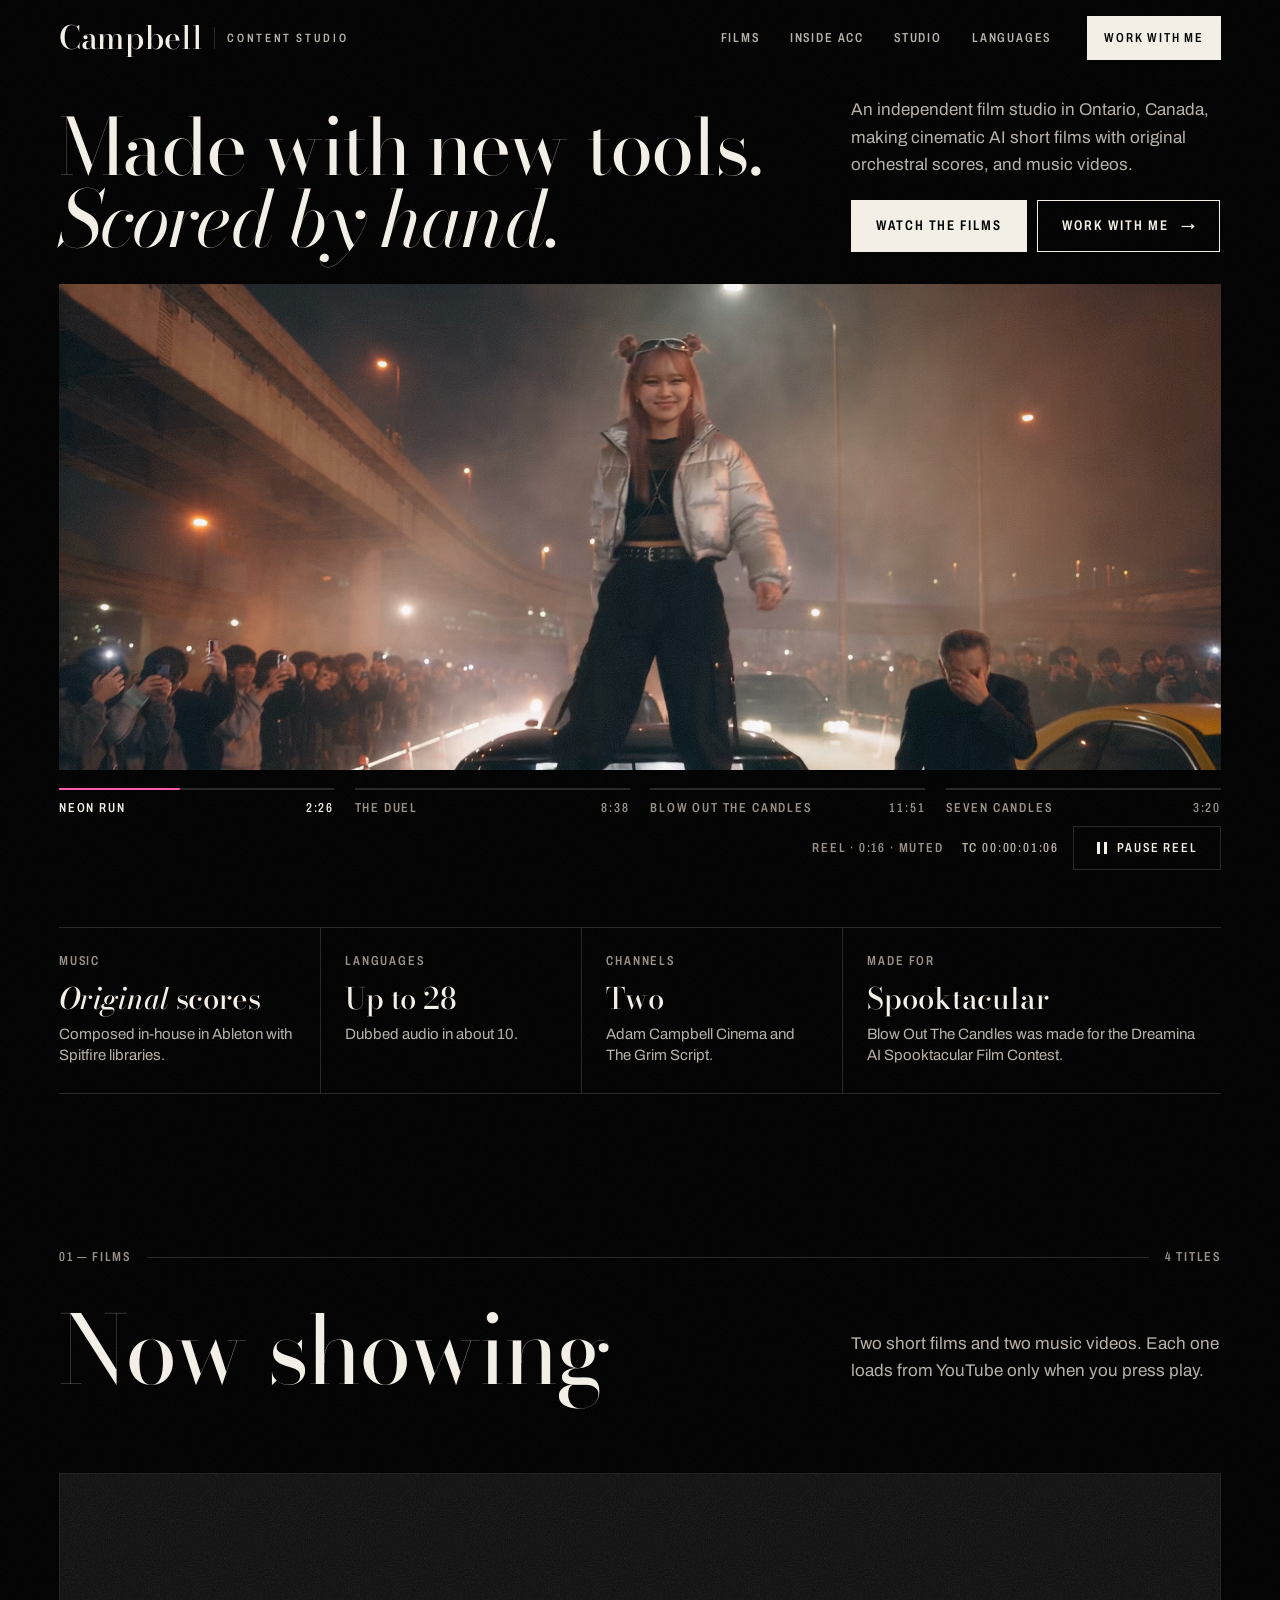
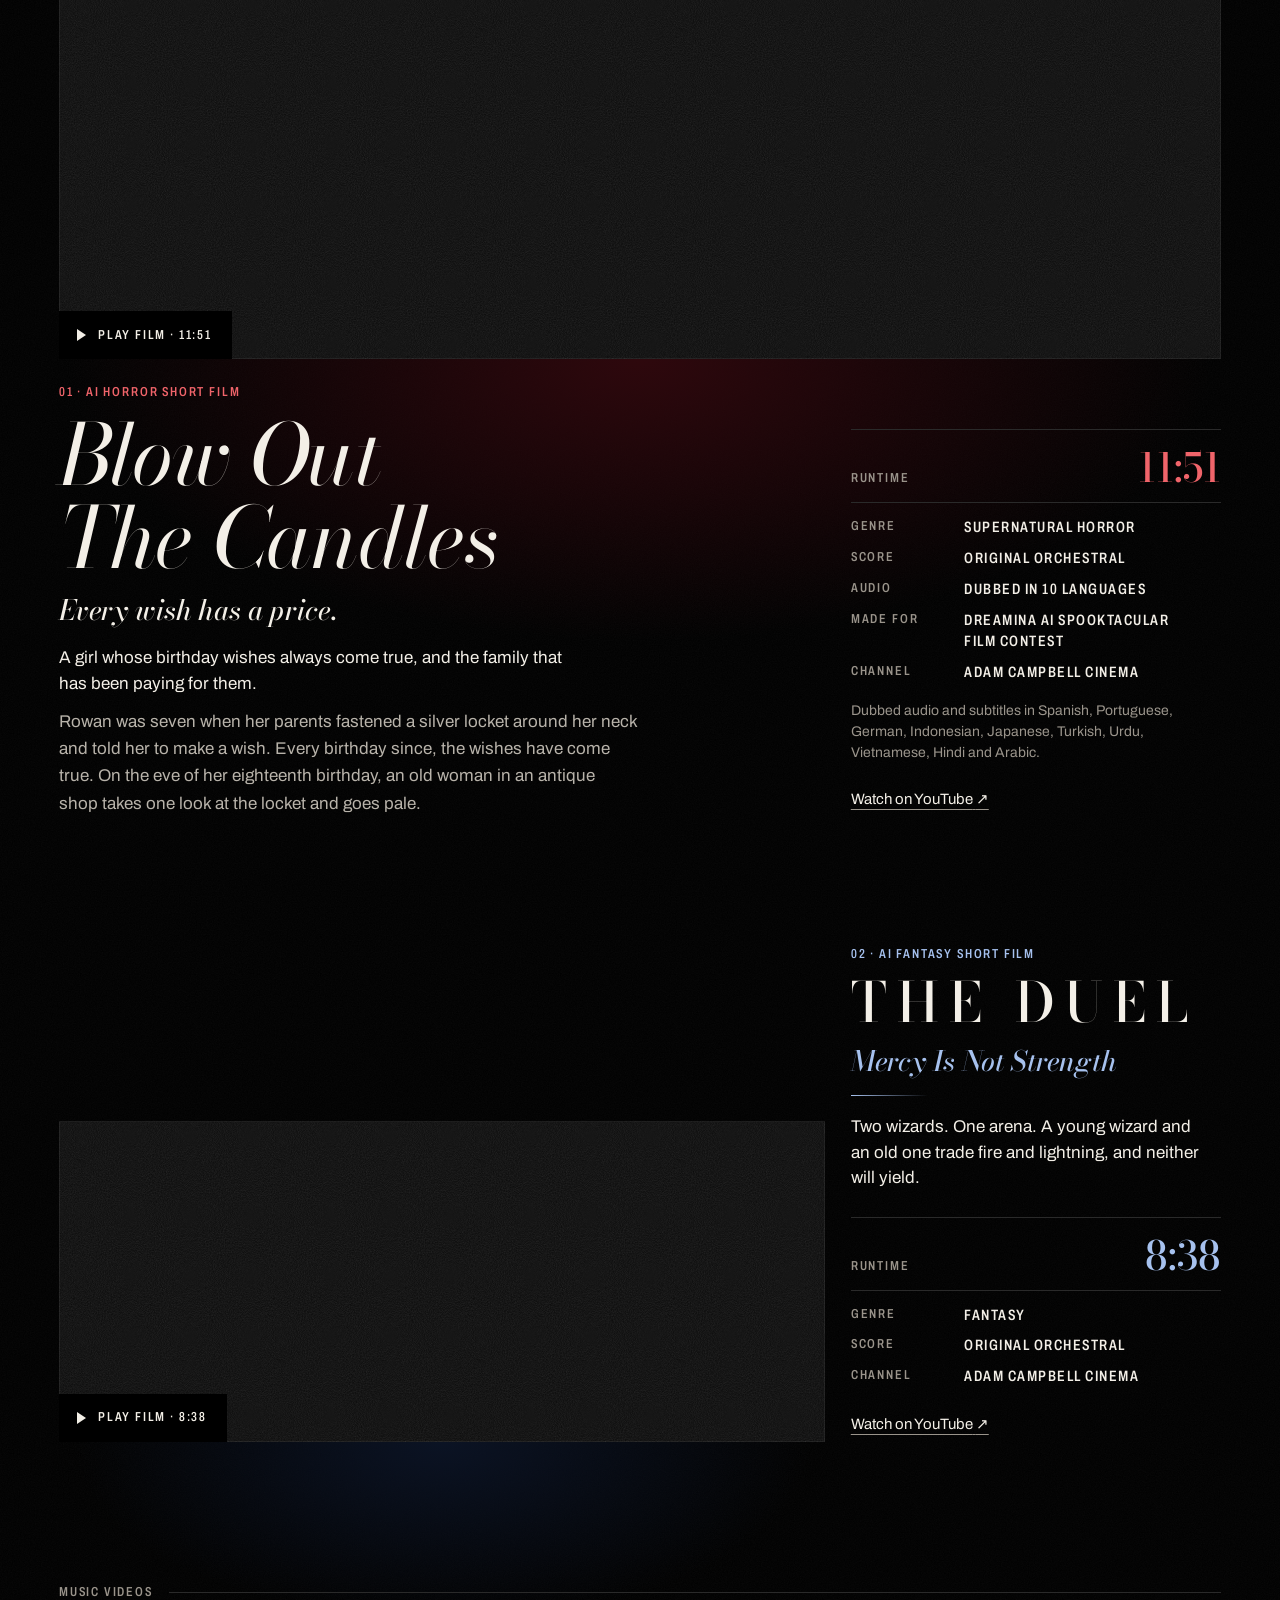
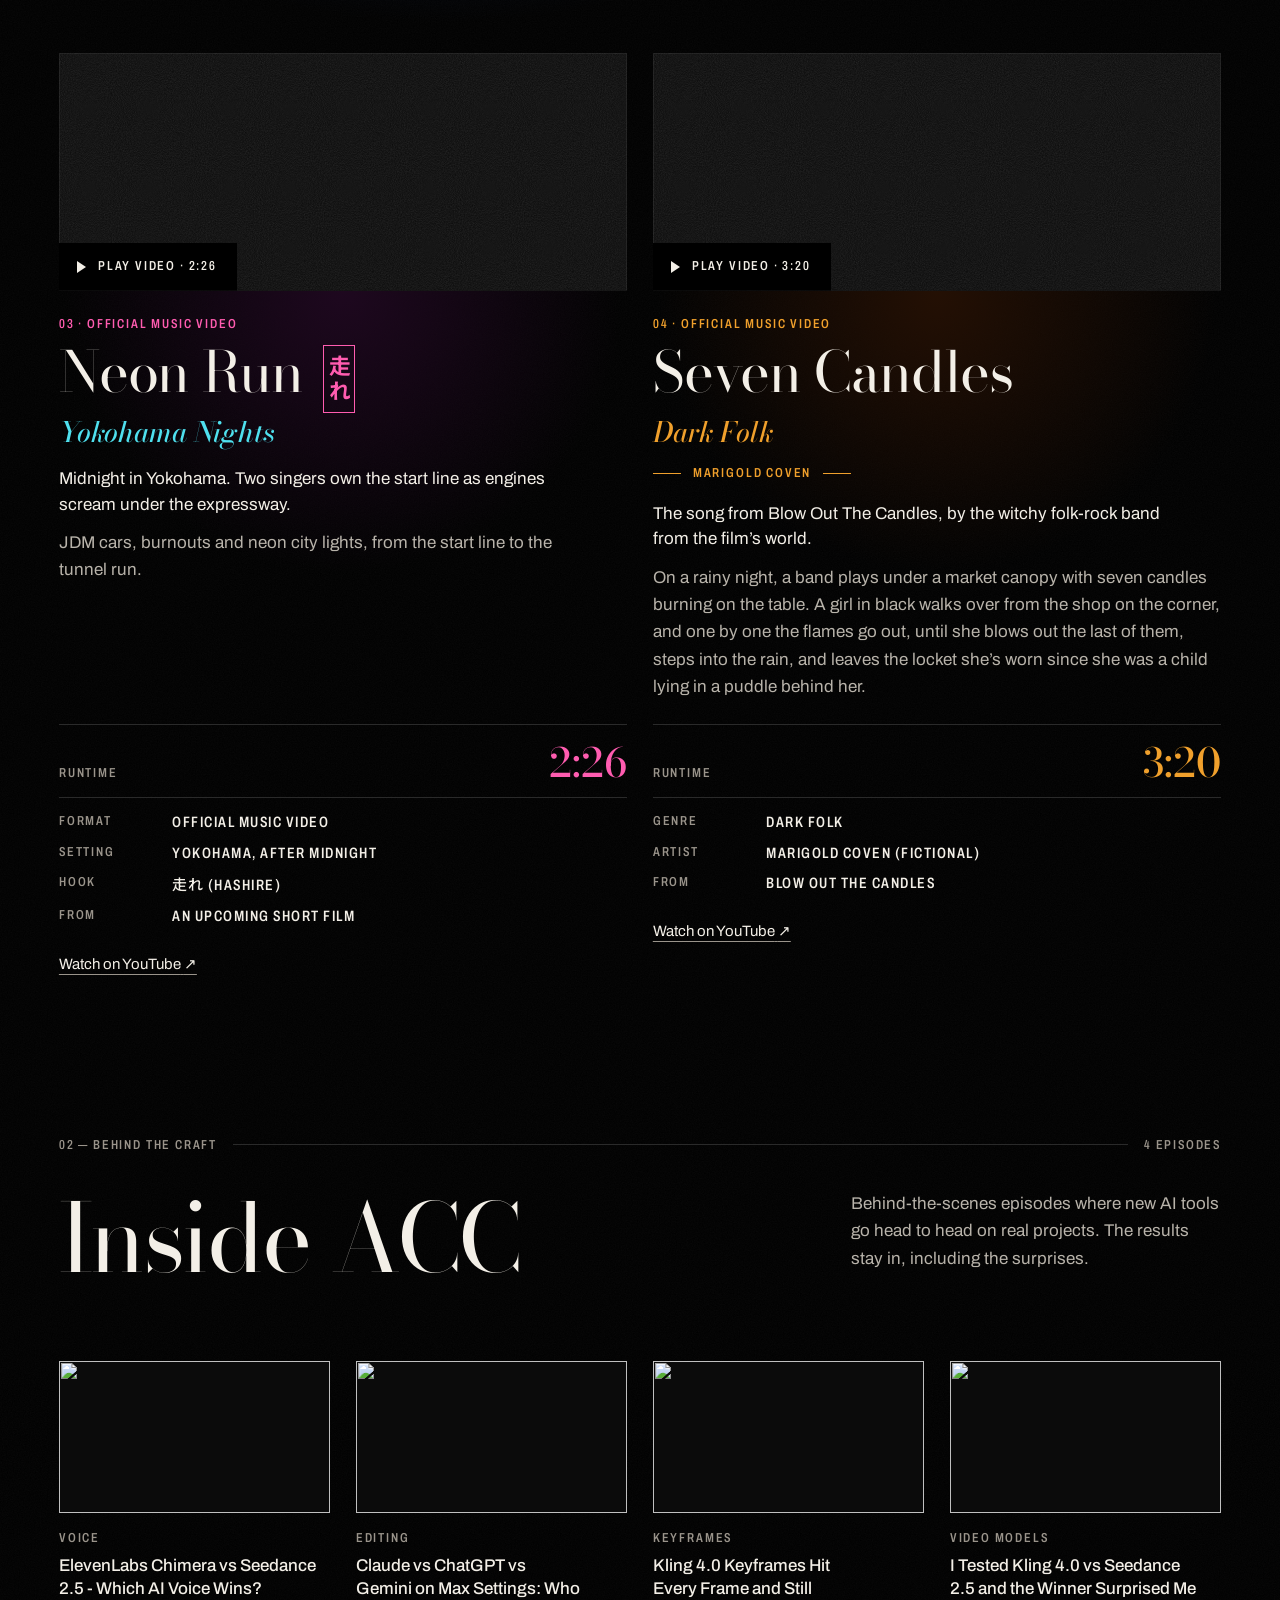
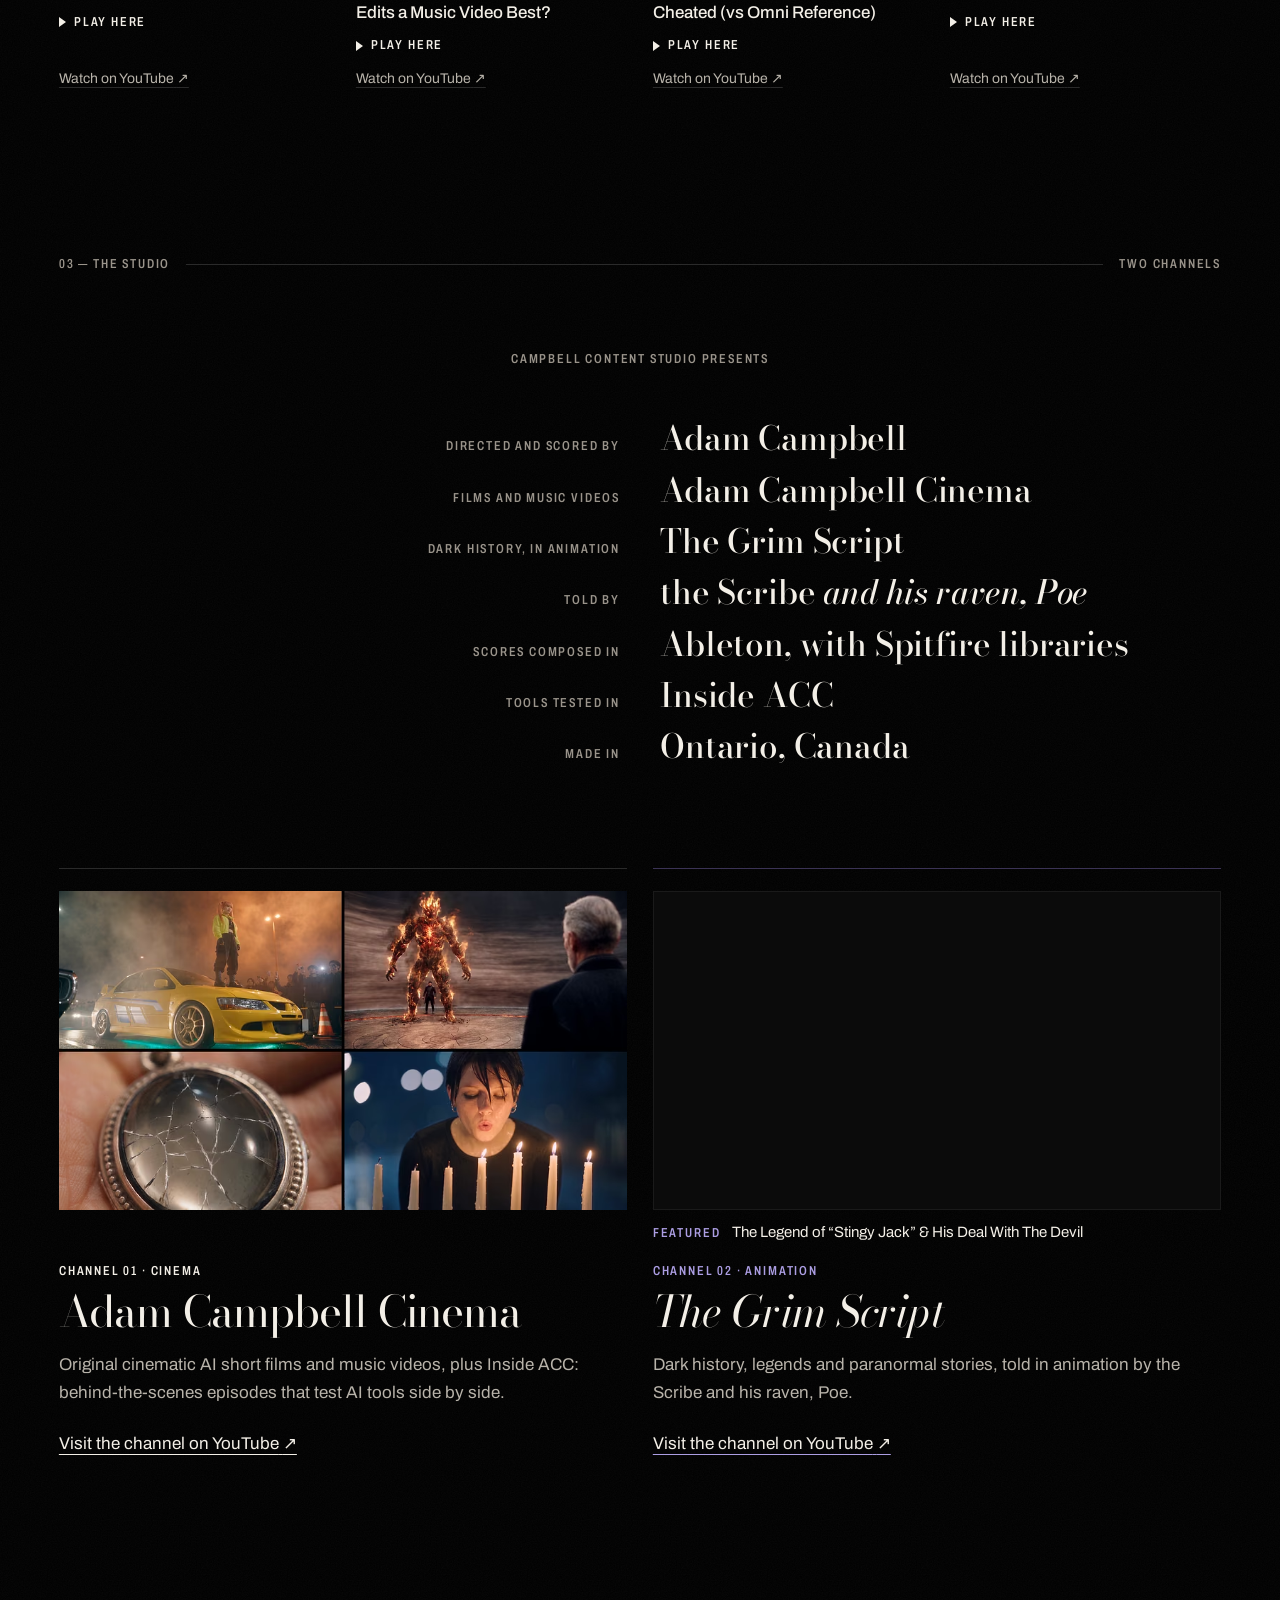
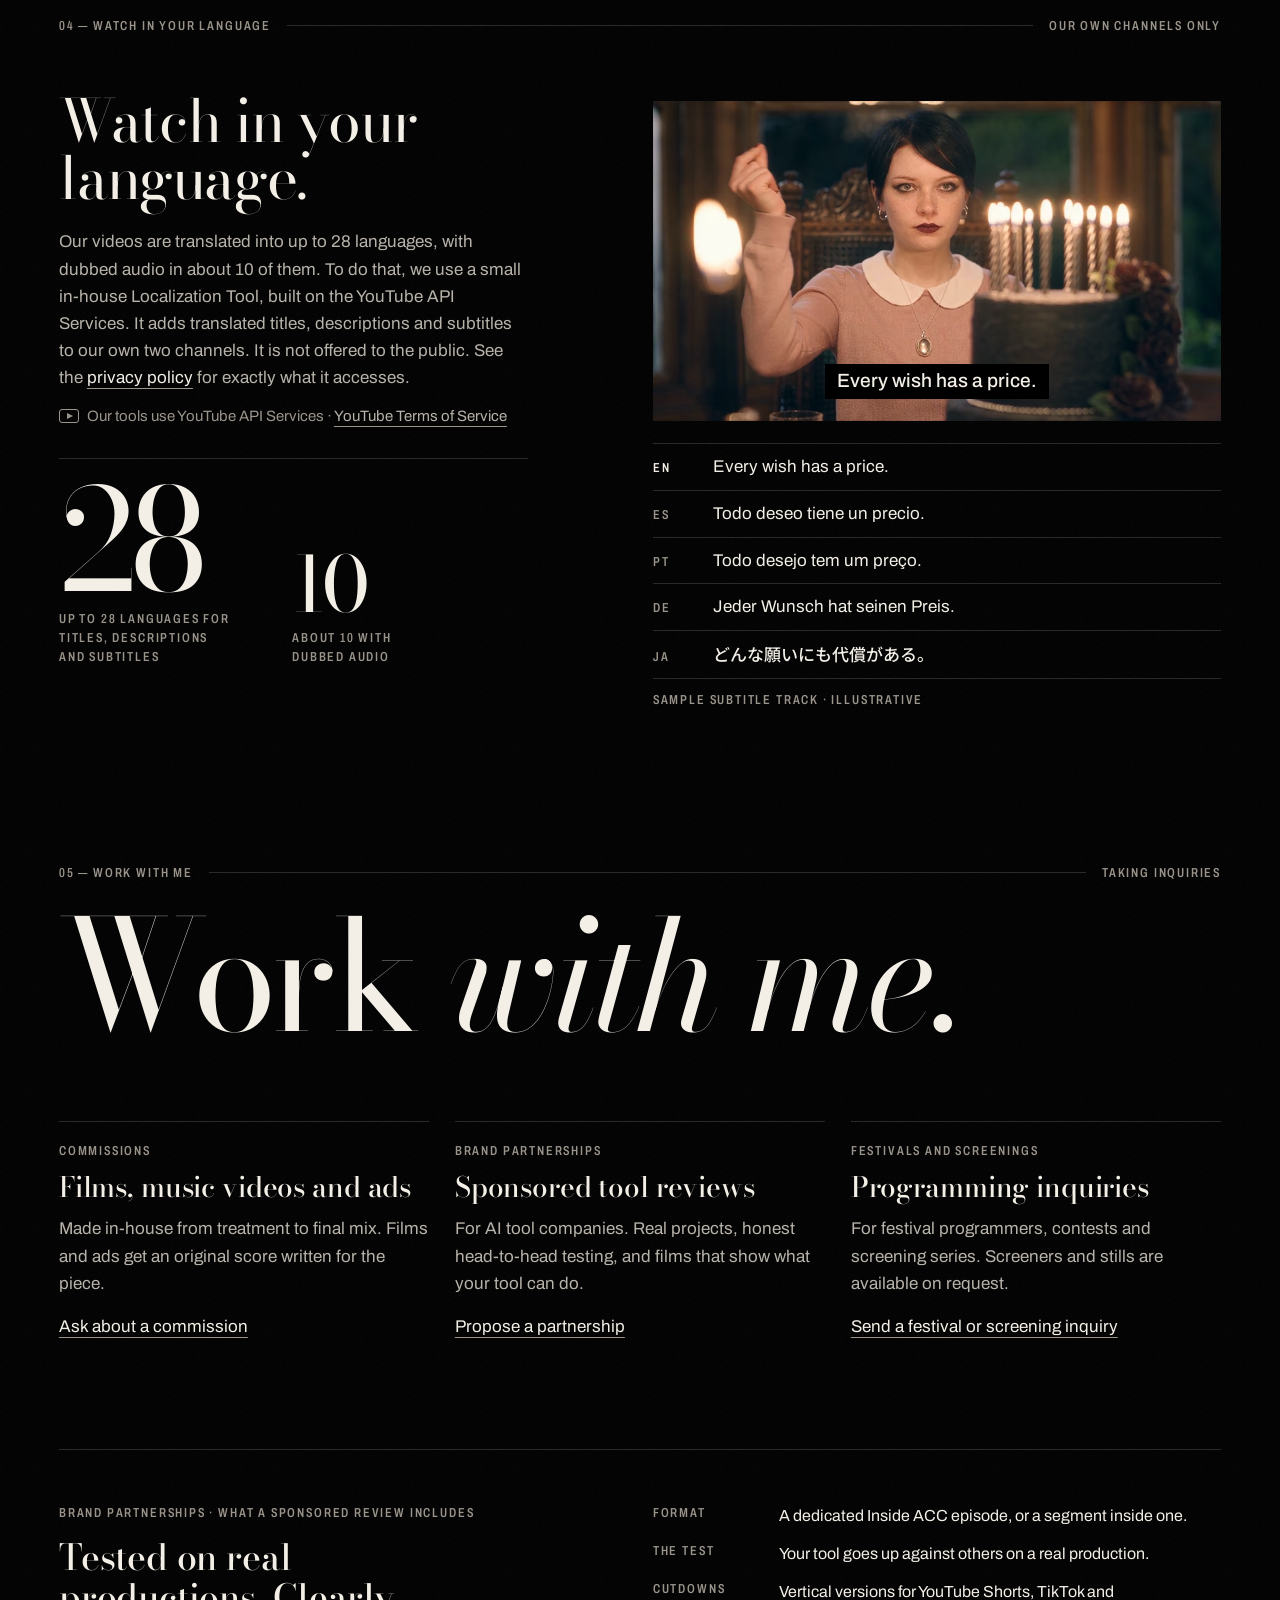
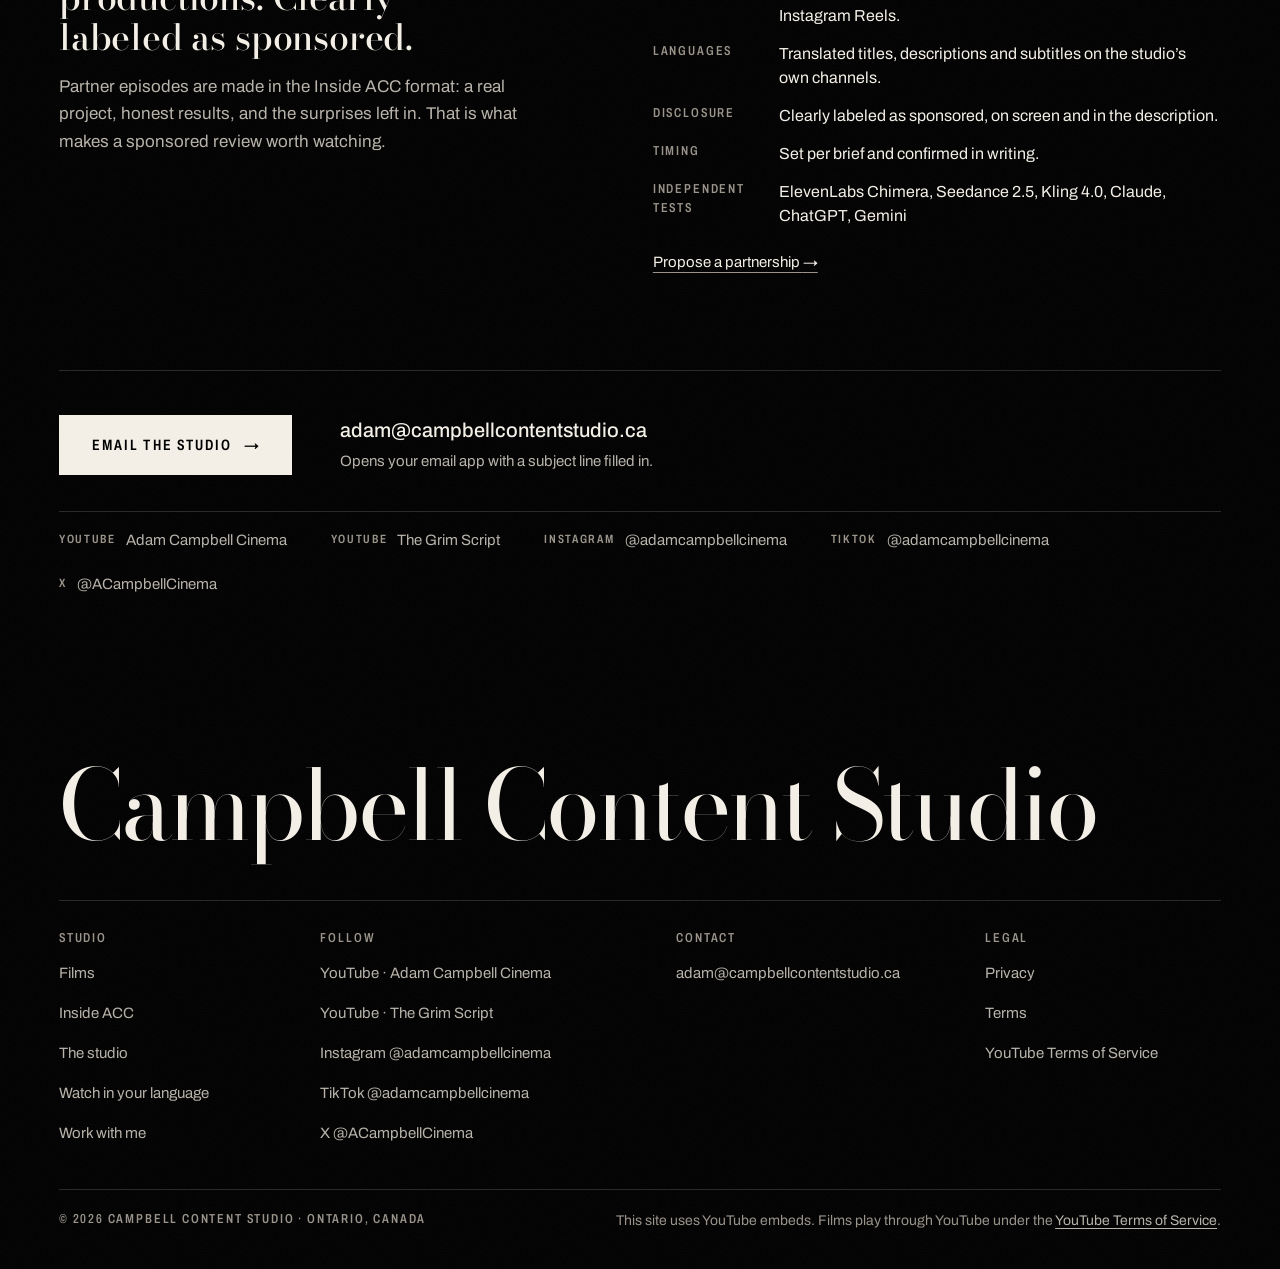
==== commit 23d98ffb: "Preview: QA fixes and legal pages re-synced to latest wording Co-Authored-By: Claude Opus 5.5 <norep" ====
--- a/preview/index.html
+++ b/preview/index.html
@@ -7,7 +7,7 @@
 <meta name="robots" content="noindex, nofollow">
 <!-- /PREVIEW-ONLY -->
 <title>Campbell Content Studio | Cinematic AI Films, Scored by Hand</title>
-<meta name="description" content="Campbell Content Studio is an independent AI film studio in Ontario, Canada, making cinematic short films and music videos with original orchestral scores.">
+<meta name="description" content="Campbell Content Studio is an independent AI film studio in Ontario, Canada, making cinematic short films with original orchestral scores, and music videos.">
 <link rel="canonical" href="https://campbellcontentstudio.ca/">
 <meta name="theme-color" content="#000000">
 <meta name="color-scheme" content="dark">
@@ -37,14 +37,14 @@
 
 <link rel="preconnect" href="https://fonts.googleapis.com">
 <link rel="preconnect" href="https://fonts.gstatic.com" crossorigin>
-<link rel="preconnect" href="https://i.ytimg.com">
+<link rel="dns-prefetch" href="https://i.ytimg.com">
 <link rel="preload" as="image" href="assets/img/reel-poster.webp" type="image/webp" fetchpriority="high">
 <!-- Only the axis ranges in use: Bodoni Moda opsz 6-96 / wght 400-500 (roman + italic), Archivo wdth 72-100 / wght 400-600 (roman). -->
 <link rel="stylesheet" href="https://fonts.googleapis.com/css2?family=Archivo:wdth,wght@72..100,400..600&amp;family=Bodoni+Moda:ital,opsz,wght@0,6..96,400..500;1,6..96,400..500&amp;display=swap">
 <!-- Kana subset: only 走れ and the Japanese sample subtitle. -->
-<link rel="stylesheet" href="https://fonts.googleapis.com/css2?family=Noto+Sans+JP:wght@500;700&amp;display=swap&amp;text=%E8%B5%B0%E3%82%8C%E3%81%A9%E3%82%93%E3%81%AA%E9%A1%98%E3%81%84%E3%81%AB%E3%82%82%E4%BB%A3%E5%84%9F%E3%81%8C%E3%81%82%E3%82%8B%E3%80%82">
+<link rel="stylesheet" href="https://fonts.googleapis.com/css2?family=Noto+Sans+JP:wght@500;700&amp;display=swap&amp;text=%E8%B5%B0%E3%82%8C%E3%81%A9%E3%82%93%E3%81%AA%E9%A1%98%E3%81%84%E3%81%AB%E3%82%82%E4%BB%A3%E5%84%9F%E3%81%8C%E3%81%82%E3%82%8B%E3%80%82" media="print" onload="this.media='all'">
 <link rel="stylesheet" href="assets/css/site.css">
-<noscript><style>.hero-frame video{display:none}.hero-frame{background:#0b0b0b url(assets/img/reel-poster.webp) 50% 50% / cover}</style></noscript>
+<noscript><link rel="stylesheet" href="https://fonts.googleapis.com/css2?family=Noto+Sans+JP:wght@500;700&amp;display=swap&amp;text=%E8%B5%B0%E3%82%8C%E3%81%A9%E3%82%93%E3%81%AA%E9%A1%98%E3%81%84%E3%81%AB%E3%82%82%E4%BB%A3%E5%84%9F%E3%81%8C%E3%81%82%E3%82%8B%E3%80%82"><style>.hero-frame video{display:none}.hero-frame{background:#0b0b0b url(assets/img/reel-poster.webp) 50% 36% / cover}</style></noscript>
 <script src="assets/js/site.js" defer></script>
 
 <script type="application/ld+json">
@@ -58,7 +58,7 @@
       "url": "https://campbellcontentstudio.ca/",
       "logo": "https://campbellcontentstudio.ca/icon-512.png",
       "email": "adam@campbellcontentstudio.ca",
-      "description": "An independent AI film studio in Ontario, Canada, making cinematic AI short films and music videos with original orchestral scores.",
+      "description": "An independent film studio in Ontario, Canada, making cinematic AI short films with original orchestral scores, and music videos.",
       "address": { "@type": "PostalAddress", "addressRegion": "ON", "addressCountry": "CA" },
       "founder": { "@type": "Person", "name": "Adam Campbell" },
       "sameAs": [
@@ -102,7 +102,6 @@
         "https://i.ytimg.com/vi/56ZdNRdmfQ0/maxresdefault.jpg",
         "https://campbellcontentstudio.ca/assets/img/films/duel-169.webp"
       ],
-      "uploadDate": "__DUEL_UPLOAD_DATE__",
       "duration": "PT8M38S",
       "embedUrl": "https://www.youtube.com/embed/56ZdNRdmfQ0",
       "url": "https://www.youtube.com/watch?v=56ZdNRdmfQ0",
@@ -113,7 +112,7 @@
       "@type": "VideoObject",
       "@id": "https://campbellcontentstudio.ca/#video-neon",
       "name": "Neon Run | Yokohama Nights (Official Music Video)",
-      "description": "Midnight in Yokohama. Two singers own the start line as engines scream under the expressway. An original AI music video with JDM cars, burnouts and neon city lights, from the start line to the tunnel run. Neon Run is from an upcoming Adam Campbell Cinema short film of the same name.",
+      "description": "Midnight in Yokohama. Two singers own the start line as engines scream under the expressway. An original AI music video with JDM cars, burnouts and neon city lights, from the start line to the tunnel run. Neon Run is from an upcoming Adam Campbell Cinema short film.",
       "thumbnailUrl": [
         "https://i.ytimg.com/vi/dN3Yv4xqxrA/maxresdefault.jpg",
         "https://campbellcontentstudio.ca/assets/img/films/neon-169.webp"
@@ -129,7 +128,7 @@
       "@type": "VideoObject",
       "@id": "https://campbellcontentstudio.ca/#video-seven",
       "name": "Seven Candles | Dark Folk | Official Music Video",
-      "description": "Seven Candles by Marigold Coven, the witchy folk-rock band from the world of Blow Out The Candles, and the song from that film. On a rainy night, a band plays under a market canopy with seven candles burning on the table. A girl in black walks over, and one by one the flames go out, until she blows out the last of them, steps into the rain, and leaves the locket she has worn since she was a child lying in a puddle behind her.",
+      "description": "Seven Candles is the song from Blow Out The Candles, performed by Marigold Coven, the fictional witchy folk-rock band from the film's world. On a rainy night, a band plays under a market canopy with seven candles burning on the table. A girl in black walks over, and one by one the flames go out, until she blows out the last of them, steps into the rain, and leaves the locket she has worn since she was a child lying in a puddle behind her.",
       "thumbnailUrl": [
         "https://i.ytimg.com/vi/DEQ6ROYbeFA/maxresdefault.jpg",
         "https://campbellcontentstudio.ca/assets/img/films/seven-169.webp"
@@ -183,7 +182,7 @@
       <a href="https://www.youtube.com/@thegrimscript">YouTube · The Grim Script</a>
       <a href="https://www.instagram.com/adamcampbellcinema/">Instagram</a>
       <a href="https://www.tiktok.com/@adamcampbellcinema">TikTok</a>
-      <a href="https://x.com/ACampbellCinema">X</a>
+      <a href="https://x.com/ACampbellCinema">X @ACampbellCinema</a>
     </div>
   </dialog>
 
@@ -193,7 +192,7 @@
       <div class="wrap grid hero-lockup">
         <h1 id="hero-title" class="display">Made with new tools. <em>Scored by hand.</em></h1>
         <div class="hero-side">
-          <p>An independent film studio in Ontario, Canada, making cinematic AI short films and music videos with original orchestral scores.</p>
+          <p>An independent film studio in Ontario, Canada, making cinematic AI short films with original orchestral scores, and music videos.</p>
           <div class="ctas">
             <a class="btn btn--solid" href="#films">Watch the films</a>
             <a class="btn btn--line" href="#work">Work with me <span class="arrow" aria-hidden="true">→</span></a>
@@ -207,7 +206,7 @@
           <div class="grain-in" aria-hidden="true"></div>
         </div>
         <div class="slate">
-          <p class="sr">Studio reel: a muted 16-second loop of shots from the four films below.</p>
+          <p class="sr">Studio reel: a muted 16-second loop of shots from the four titles below.</p>
           <nav class="cutlist billing" aria-label="Reel cut list">
             <a class="cut is-on" href="#film-neon" style="--acc:var(--magenta)" data-cut="0"><span class="track" aria-hidden="true"><i></i></span><span class="cut-t">Neon Run</span><span class="rt"><span class="sr">, runtime </span>2:26</span></a>
             <a class="cut" href="#film-duel" style="--acc:var(--storm)" data-cut="1"><span class="track" aria-hidden="true"><i></i></span><span class="cut-t">The Duel</span><span class="rt"><span class="sr">, runtime </span>8:38</span></a>
@@ -226,7 +225,7 @@
           <div class="fact"><dt class="billing">Music</dt><dd class="v serif-m"><em>Original</em> scores</dd><dd class="n">Composed in-house in Ableton with Spitfire libraries.</dd></div>
           <div class="fact"><dt class="billing">Languages</dt><dd class="v serif-m">Up to 28</dd><dd class="n">Dubbed audio in about 10.</dd></div>
           <div class="fact"><dt class="billing">Channels</dt><dd class="v serif-m">Two</dd><dd class="n">Adam Campbell Cinema and The Grim Script.</dd></div>
-          <div class="fact"><dt class="billing">Made for</dt><dd class="v serif-m">Dreamina AI Spooktacular Film Con</dd><dd class="n">Blow Out The Candles.</dd></div>
+          <div class="fact"><dt class="billing">Made for</dt><dd class="v serif-m">Spooktacular</dd><dd class="n">Blow Out The Candles was made for the Dreamina AI Spooktacular Film Contest.</dd></div>
         </dl>
       </div>
     </section>
@@ -244,14 +243,14 @@
         <article class="film film--candles" id="film-candles" aria-labelledby="f1">
           <div class="frame bleed gate">
             <picture>
-              <source type="image/avif" media="(min-width: 900px)" srcset="assets/img/films/candles-wide-1200.avif 1200w, assets/img/films/candles-wide.avif 2400w" sizes="(min-width: 1600px) 1456px, 91vw" width="2400" height="1004">
-              <source type="image/webp" media="(min-width: 900px)" srcset="assets/img/films/candles-wide-1200.webp 1200w, assets/img/films/candles-wide.webp 2400w" sizes="(min-width: 1600px) 1456px, 91vw" width="2400" height="1004">
+              <source type="image/avif" media="(min-width: 900px)" srcset="assets/img/films/candles-wide-1200.avif 1200w, assets/img/films/candles-wide-1600.avif 1600w, assets/img/films/candles-wide.avif 2400w" sizes="(min-width: 1600px) 1456px, 91vw" width="2400" height="1004">
+              <source type="image/webp" media="(min-width: 900px)" srcset="assets/img/films/candles-wide-1200.webp 1200w, assets/img/films/candles-wide-1600.webp 1600w, assets/img/films/candles-wide.webp 2400w" sizes="(min-width: 1600px) 1456px, 91vw" width="2400" height="1004">
               <source type="image/avif" srcset="assets/img/films/candles-169-800.avif 800w, assets/img/films/candles-169.avif 1600w" sizes="100vw" width="1600" height="900">
               <source type="image/webp" srcset="assets/img/films/candles-169-800.webp 800w, assets/img/films/candles-169.webp 1600w" sizes="100vw" width="1600" height="900">
               <img src="assets/img/films/candles-169-800.webp" width="1600" height="900" loading="lazy" decoding="async" alt="Rowan, in a pink sweater with a white collar and a silver locket, stares straight ahead with her fingers raised to snap beside a black birthday cake full of lit candles.">
             </picture>
             <div class="grain-in" aria-hidden="true"></div>
-            <a class="play" href="https://www.youtube.com/watch?v=mVTY4UQzy6A" data-yt="mVTY4UQzy6A" data-title="Blow Out The Candles" aria-label="Play Blow Out The Candles (11 minutes 51 seconds)"><span class="chip billing"><span class="tri" aria-hidden="true"></span>Play film · 11:51</span></a>
+            <a class="play" href="https://www.youtube.com/watch?v=mVTY4UQzy6A" data-yt="mVTY4UQzy6A" data-title="Blow Out The Candles"><span class="chip billing"><span class="tri" aria-hidden="true"></span><span>Play film<span class="sr">: Blow Out The Candles, runtime</span><span aria-hidden="true"> ·</span> 11:51</span></span></a>
           </div>
           <div class="film-body grid">
             <div class="head reveal">
@@ -264,16 +263,14 @@
             <div class="side reveal" style="--d:.12s">
               <dl class="credits billing">
                 <div class="rt-row"><dt>Runtime</dt><dd class="serif-m">11:51</dd></div>
-                <div class="cr">
-                  <dt>Genre</dt><dd>Supernatural horror</dd>
-                  <dt>Score</dt><dd>Original orchestral</dd>
-                  <dt>Audio</dt><dd>Dubbed in 10 languages</dd>
-                  <dt>Made for</dt><dd>Dreamina AI Spooktacular Film Con</dd>
-                  <dt>Channel</dt><dd>Adam Campbell Cinema</dd>
-                </div>
+                <div class="cr"><dt>Genre</dt><dd>Supernatural horror</dd></div>
+                <div class="cr"><dt>Score</dt><dd>Original orchestral</dd></div>
+                <div class="cr"><dt>Audio</dt><dd>Dubbed in 10 languages</dd></div>
+                <div class="cr"><dt>Made for</dt><dd>Dreamina AI Spooktacular Film Contest</dd></div>
+                <div class="cr"><dt>Channel</dt><dd>Adam Campbell Cinema</dd></div>
               </dl>
               <p class="dubs">Dubbed audio and subtitles in Spanish, Portuguese, German, Indonesian, Japanese, Turkish, Urdu, Vietnamese, Hindi and Arabic.</p>
-              <p class="film-links"><a class="textlink" href="https://www.youtube.com/watch?v=mVTY4UQzy6A">Watch on YouTube <span class="ext" aria-hidden="true">↗</span></a></p>
+              <p class="film-links"><a class="textlink" href="https://www.youtube.com/watch?v=mVTY4UQzy6A">Watch on YouTube<span class="sr">: Blow Out The Candles</span> <span class="ext" aria-hidden="true">↗</span></a></p>
             </div>
           </div>
         </article>
@@ -282,14 +279,14 @@
         <article class="film film--duel" id="film-duel" aria-labelledby="f2">
           <div class="frame bleed gate">
             <picture>
-              <source type="image/avif" media="(min-width: 900px)" srcset="assets/img/films/duel-wide-1200.avif 1200w, assets/img/films/duel-wide.avif 2400w" sizes="(min-width: 1600px) 960px, 60vw" width="2400" height="1004">
-              <source type="image/webp" media="(min-width: 900px)" srcset="assets/img/films/duel-wide-1200.webp 1200w, assets/img/films/duel-wide.webp 2400w" sizes="(min-width: 1600px) 960px, 60vw" width="2400" height="1004">
+              <source type="image/avif" media="(min-width: 900px)" srcset="assets/img/films/duel-wide-1200.avif 1200w, assets/img/films/duel-wide.avif 2400w" sizes="(min-width: 1600px) 960px, (min-width: 1280px) 60vw, 91vw" width="2400" height="1004">
+              <source type="image/webp" media="(min-width: 900px)" srcset="assets/img/films/duel-wide-1200.webp 1200w, assets/img/films/duel-wide.webp 2400w" sizes="(min-width: 1600px) 960px, (min-width: 1280px) 60vw, 91vw" width="2400" height="1004">
               <source type="image/avif" srcset="assets/img/films/duel-169-800.avif 800w, assets/img/films/duel-169.avif 1600w" sizes="100vw" width="1600" height="900">
               <source type="image/webp" srcset="assets/img/films/duel-169-800.webp 800w, assets/img/films/duel-169.webp 1600w" sizes="100vw" width="1600" height="900">
               <img src="assets/img/films/duel-169-800.webp" width="1600" height="900" loading="lazy" decoding="async" alt="Two wizards duel across a circular stone arena, an orange fire beam and a white beam colliding in a blinding burst between them as lightning forks down beside the older wizard.">
             </picture>
             <div class="grain-in" aria-hidden="true"></div>
-            <a class="play" href="https://www.youtube.com/watch?v=56ZdNRdmfQ0" data-yt="56ZdNRdmfQ0" data-title="THE DUEL" aria-label="Play THE DUEL (8 minutes 38 seconds)"><span class="chip billing"><span class="tri" aria-hidden="true"></span>Play film · 8:38</span></a>
+            <a class="play" href="https://www.youtube.com/watch?v=56ZdNRdmfQ0" data-yt="56ZdNRdmfQ0" data-title="THE DUEL"><span class="chip billing"><span class="tri" aria-hidden="true"></span><span>Play film<span class="sr">: The Duel, runtime</span><span aria-hidden="true"> ·</span> 8:38</span></span></a>
           </div>
           <div class="film-body grid">
             <div class="reveal">
@@ -301,13 +298,11 @@
             <div class="reveal" style="--d:.12s">
               <dl class="credits billing">
                 <div class="rt-row"><dt>Runtime</dt><dd class="serif-m">8:38</dd></div>
-                <div class="cr">
-                  <dt>Genre</dt><dd>Fantasy</dd>
-                  <dt>Score</dt><dd>Original orchestral</dd>
-                  <dt>Channel</dt><dd>Adam Campbell Cinema</dd>
-                </div>
+                <div class="cr"><dt>Genre</dt><dd>Fantasy</dd></div>
+                <div class="cr"><dt>Score</dt><dd>Original orchestral</dd></div>
+                <div class="cr"><dt>Channel</dt><dd>Adam Campbell Cinema</dd></div>
               </dl>
-              <p class="film-links"><a class="textlink" href="https://www.youtube.com/watch?v=56ZdNRdmfQ0">Watch on YouTube <span class="ext" aria-hidden="true">↗</span></a></p>
+              <p class="film-links"><a class="textlink" href="https://www.youtube.com/watch?v=56ZdNRdmfQ0">Watch on YouTube<span class="sr">: The Duel</span> <span class="ext" aria-hidden="true">↗</span></a></p>
             </div>
           </div>
         </article>
@@ -326,7 +321,7 @@
                 <img src="assets/img/films/neon-169-800.webp" width="1600" height="900" loading="lazy" decoding="async" alt="Two singers stand fists raised on the hoods of a black supercharged muscle car and a yellow Lancer Evolution, a wall of burnout smoke behind them under an expressway at night, cyan underglow on the wet road.">
               </picture>
               <div class="grain-in" aria-hidden="true"></div>
-              <a class="play" href="https://www.youtube.com/watch?v=dN3Yv4xqxrA" data-yt="dN3Yv4xqxrA" data-title="Neon Run" aria-label="Play Neon Run (2 minutes 26 seconds)"><span class="chip billing"><span class="tri" aria-hidden="true"></span>Play video · 2:26</span></a>
+              <a class="play" href="https://www.youtube.com/watch?v=dN3Yv4xqxrA" data-yt="dN3Yv4xqxrA" data-title="Neon Run"><span class="chip billing"><span class="tri" aria-hidden="true"></span><span>Play video<span class="sr">: Neon Run, runtime</span><span aria-hidden="true"> ·</span> 2:26</span></span></a>
             </div>
             <div class="film-body grid">
               <div class="reveal">
@@ -341,14 +336,12 @@
               <div class="reveal" style="--d:.12s">
                 <dl class="credits billing">
                   <div class="rt-row"><dt>Runtime</dt><dd class="serif-m">2:26</dd></div>
-                  <div class="cr">
-                    <dt>Format</dt><dd>Official music video</dd>
-                    <dt>Setting</dt><dd>Yokohama, after midnight</dd>
-                    <dt>Hook</dt><dd><span class="jp" lang="ja">走れ</span> (hashire)</dd>
-                    <dt>From</dt><dd>An upcoming short film</dd>
-                  </div>
+                  <div class="cr"><dt>Format</dt><dd>Official music video</dd></div>
+                  <div class="cr"><dt>Setting</dt><dd>Yokohama, after midnight</dd></div>
+                  <div class="cr"><dt>Hook</dt><dd><span class="jp" lang="ja">走れ</span> (hashire)</dd></div>
+                  <div class="cr"><dt>From</dt><dd>An upcoming short film</dd></div>
                 </dl>
-                <p class="film-links"><a class="textlink" href="https://www.youtube.com/watch?v=dN3Yv4xqxrA">Watch on YouTube <span class="ext" aria-hidden="true">↗</span></a></p>
+                <p class="film-links"><a class="textlink" href="https://www.youtube.com/watch?v=dN3Yv4xqxrA">Watch on YouTube<span class="sr">: Neon Run</span> <span class="ext" aria-hidden="true">↗</span></a></p>
               </div>
             </div>
           </article>
@@ -364,7 +357,7 @@
                 <img src="assets/img/films/seven-169-800.webp" width="1600" height="900" loading="lazy" decoding="async" alt="Seen from behind, a woman in black flings her arms wide, a locket hanging from one hand, before a folk trio playing under a lit white canopy on a rain-soaked street at night.">
               </picture>
               <div class="grain-in" aria-hidden="true"></div>
-              <a class="play" href="https://www.youtube.com/watch?v=DEQ6ROYbeFA" data-yt="DEQ6ROYbeFA" data-title="Seven Candles" aria-label="Play Seven Candles (3 minutes 20 seconds)"><span class="chip billing"><span class="tri" aria-hidden="true"></span>Play video · 3:20</span></a>
+              <a class="play" href="https://www.youtube.com/watch?v=DEQ6ROYbeFA" data-yt="DEQ6ROYbeFA" data-title="Seven Candles"><span class="chip billing"><span class="tri" aria-hidden="true"></span><span>Play video<span class="sr">: Seven Candles, runtime</span><span aria-hidden="true"> ·</span> 3:20</span></span></a>
             </div>
             <div class="film-body grid">
               <div class="reveal">
@@ -377,13 +370,11 @@
               <div class="reveal" style="--d:.12s">
                 <dl class="credits billing">
                   <div class="rt-row"><dt>Runtime</dt><dd class="serif-m">3:20</dd></div>
-                  <div class="cr">
-                    <dt>Genre</dt><dd>Dark folk</dd>
-                    <dt>Artist</dt><dd>Marigold Coven (fictional)</dd>
-                    <dt>From</dt><dd>Blow Out The Candles</dd>
-                  </div>
+                  <div class="cr"><dt>Genre</dt><dd>Dark folk</dd></div>
+                  <div class="cr"><dt>Artist</dt><dd>Marigold Coven (fictional)</dd></div>
+                  <div class="cr"><dt>From</dt><dd>Blow Out The Candles</dd></div>
                 </dl>
-                <p class="film-links"><a class="textlink" href="https://www.youtube.com/watch?v=DEQ6ROYbeFA">Watch on YouTube <span class="ext" aria-hidden="true">↗</span></a></p>
+                <p class="film-links"><a class="textlink" href="https://www.youtube.com/watch?v=DEQ6ROYbeFA">Watch on YouTube<span class="sr">: Seven Candles</span> <span class="ext" aria-hidden="true">↗</span></a></p>
               </div>
             </div>
           </article>
@@ -401,48 +392,48 @@
         </header>
         <ol class="eps">
           <li class="ep reveal">
-            <a class="ep-card" href="https://www.youtube.com/watch?v=Xdp5HgC5vlU" data-yt="Xdp5HgC5vlU" data-title="ElevenLabs Chimera vs Seedance 2.5 - Which AI Voice Wins?" aria-label="Play ElevenLabs Chimera vs Seedance 2.5 - Which AI Voice Wins?">
-              <div class="thumb"><img src="https://i.ytimg.com/vi/Xdp5HgC5vlU/mqdefault.jpg" srcset="https://i.ytimg.com/vi/Xdp5HgC5vlU/mqdefault.jpg 320w, https://i.ytimg.com/vi/Xdp5HgC5vlU/maxresdefault.jpg 1280w" sizes="(min-width: 1600px) 340px, (min-width: 900px) 22vw, 42vw" width="1280" height="720" loading="lazy" decoding="async" alt=""></div>
+            <a class="ep-card" href="https://www.youtube.com/watch?v=Xdp5HgC5vlU" data-yt="Xdp5HgC5vlU" data-title="ElevenLabs Chimera vs Seedance 2.5 - Which AI Voice Wins?">
+              <div class="thumb"><img src="https://i.ytimg.com/vi/Xdp5HgC5vlU/mqdefault.jpg" srcset="https://i.ytimg.com/vi/Xdp5HgC5vlU/mqdefault.jpg 320w, https://i.ytimg.com/vi/Xdp5HgC5vlU/hqdefault.jpg 480w, https://i.ytimg.com/vi/Xdp5HgC5vlU/sddefault.jpg 640w, https://i.ytimg.com/vi/Xdp5HgC5vlU/maxresdefault.jpg 1280w" sizes="(min-width: 1600px) 340px, (min-width: 900px) 22vw, 42vw" width="1280" height="720" loading="lazy" decoding="async" alt=""></div>
               <div class="ep-text">
                 <p class="ep-cat billing">Voice</p>
                 <h3>ElevenLabs Chimera vs Seedance 2.5 - Which AI Voice Wins?</h3>
                 <p class="ep-cue billing" aria-hidden="true"><span class="tri"></span>Play here</p>
               </div>
             </a>
-            <a class="watch" href="https://www.youtube.com/watch?v=Xdp5HgC5vlU">Watch on YouTube <span class="ext" aria-hidden="true">↗</span></a>
+            <a class="watch" href="https://www.youtube.com/watch?v=Xdp5HgC5vlU">Watch on YouTube<span class="sr">: ElevenLabs Chimera vs Seedance 2.5 - Which AI Voice Wins?</span> <span class="ext" aria-hidden="true">↗</span></a>
           </li>
           <li class="ep reveal" style="--d:.08s">
-            <a class="ep-card" href="https://www.youtube.com/watch?v=SYf9zRLCgvA" data-yt="SYf9zRLCgvA" data-title="Claude vs ChatGPT vs Gemini on Max Settings: Who Edits a Music Video Best?" aria-label="Play Claude vs ChatGPT vs Gemini on Max Settings: Who Edits a Music Video Best?">
-              <div class="thumb"><img src="https://i.ytimg.com/vi/SYf9zRLCgvA/mqdefault.jpg" srcset="https://i.ytimg.com/vi/SYf9zRLCgvA/mqdefault.jpg 320w, https://i.ytimg.com/vi/SYf9zRLCgvA/maxresdefault.jpg 1280w" sizes="(min-width: 1600px) 340px, (min-width: 900px) 22vw, 42vw" width="1280" height="720" loading="lazy" decoding="async" alt=""></div>
+            <a class="ep-card" href="https://www.youtube.com/watch?v=SYf9zRLCgvA" data-yt="SYf9zRLCgvA" data-title="Claude vs ChatGPT vs Gemini on Max Settings: Who Edits a Music Video Best?">
+              <div class="thumb"><img src="https://i.ytimg.com/vi/SYf9zRLCgvA/mqdefault.jpg" srcset="https://i.ytimg.com/vi/SYf9zRLCgvA/mqdefault.jpg 320w, https://i.ytimg.com/vi/SYf9zRLCgvA/hqdefault.jpg 480w, https://i.ytimg.com/vi/SYf9zRLCgvA/sddefault.jpg 640w, https://i.ytimg.com/vi/SYf9zRLCgvA/maxresdefault.jpg 1280w" sizes="(min-width: 1600px) 340px, (min-width: 900px) 22vw, 42vw" width="1280" height="720" loading="lazy" decoding="async" alt=""></div>
               <div class="ep-text">
                 <p class="ep-cat billing">Editing</p>
                 <h3>Claude vs ChatGPT vs Gemini on Max Settings: Who Edits a Music Video Best?</h3>
                 <p class="ep-cue billing" aria-hidden="true"><span class="tri"></span>Play here</p>
               </div>
             </a>
-            <a class="watch" href="https://www.youtube.com/watch?v=SYf9zRLCgvA">Watch on YouTube <span class="ext" aria-hidden="true">↗</span></a>
+            <a class="watch" href="https://www.youtube.com/watch?v=SYf9zRLCgvA">Watch on YouTube<span class="sr">: Claude vs ChatGPT vs Gemini on Max Settings: Who Edits a Music Video Best?</span> <span class="ext" aria-hidden="true">↗</span></a>
           </li>
           <li class="ep reveal" style="--d:.16s">
-            <a class="ep-card" href="https://www.youtube.com/watch?v=Zr8g0oSk294" data-yt="Zr8g0oSk294" data-title="Kling 4.0 Keyframes Hit Every Frame and Still Cheated (vs Omni Reference)" aria-label="Play Kling 4.0 Keyframes Hit Every Frame and Still Cheated (vs Omni Reference)">
-              <div class="thumb"><img src="https://i.ytimg.com/vi/Zr8g0oSk294/mqdefault.jpg" srcset="https://i.ytimg.com/vi/Zr8g0oSk294/mqdefault.jpg 320w, https://i.ytimg.com/vi/Zr8g0oSk294/maxresdefault.jpg 1280w" sizes="(min-width: 1600px) 340px, (min-width: 900px) 22vw, 42vw" width="1280" height="720" loading="lazy" decoding="async" alt=""></div>
+            <a class="ep-card" href="https://www.youtube.com/watch?v=Zr8g0oSk294" data-yt="Zr8g0oSk294" data-title="Kling 4.0 Keyframes Hit Every Frame and Still Cheated (vs Omni Reference)">
+              <div class="thumb"><img src="https://i.ytimg.com/vi/Zr8g0oSk294/mqdefault.jpg" srcset="https://i.ytimg.com/vi/Zr8g0oSk294/mqdefault.jpg 320w, https://i.ytimg.com/vi/Zr8g0oSk294/hqdefault.jpg 480w, https://i.ytimg.com/vi/Zr8g0oSk294/sddefault.jpg 640w, https://i.ytimg.com/vi/Zr8g0oSk294/maxresdefault.jpg 1280w" sizes="(min-width: 1600px) 340px, (min-width: 900px) 22vw, 42vw" width="1280" height="720" loading="lazy" decoding="async" alt=""></div>
               <div class="ep-text">
-                <p class="ep-cat billing">Keyframes · Kling 4.0</p>
+                <p class="ep-cat billing">Keyframes</p>
                 <h3>Kling 4.0 Keyframes Hit Every Frame and Still Cheated (vs Omni Reference)</h3>
                 <p class="ep-cue billing" aria-hidden="true"><span class="tri"></span>Play here</p>
               </div>
             </a>
-            <a class="watch" href="https://www.youtube.com/watch?v=Zr8g0oSk294">Watch on YouTube <span class="ext" aria-hidden="true">↗</span></a>
+            <a class="watch" href="https://www.youtube.com/watch?v=Zr8g0oSk294">Watch on YouTube<span class="sr">: Kling 4.0 Keyframes Hit Every Frame and Still Cheated (vs Omni Reference)</span> <span class="ext" aria-hidden="true">↗</span></a>
           </li>
           <li class="ep reveal" style="--d:.24s">
-            <a class="ep-card" href="https://www.youtube.com/watch?v=zTg4jY3faSQ" data-yt="zTg4jY3faSQ" data-title="I Tested Kling 4.0 vs Seedance 2.5 and the Winner Surprised Me" aria-label="Play I Tested Kling 4.0 vs Seedance 2.5 and the Winner Surprised Me">
-              <div class="thumb"><img src="https://i.ytimg.com/vi/zTg4jY3faSQ/mqdefault.jpg" srcset="https://i.ytimg.com/vi/zTg4jY3faSQ/mqdefault.jpg 320w, https://i.ytimg.com/vi/zTg4jY3faSQ/maxresdefault.jpg 1280w" sizes="(min-width: 1600px) 340px, (min-width: 900px) 22vw, 42vw" width="1280" height="720" loading="lazy" decoding="async" alt=""></div>
+            <a class="ep-card" href="https://www.youtube.com/watch?v=zTg4jY3faSQ" data-yt="zTg4jY3faSQ" data-title="I Tested Kling 4.0 vs Seedance 2.5 and the Winner Surprised Me">
+              <div class="thumb"><img src="https://i.ytimg.com/vi/zTg4jY3faSQ/mqdefault.jpg" srcset="https://i.ytimg.com/vi/zTg4jY3faSQ/mqdefault.jpg 320w, https://i.ytimg.com/vi/zTg4jY3faSQ/hqdefault.jpg 480w, https://i.ytimg.com/vi/zTg4jY3faSQ/sddefault.jpg 640w, https://i.ytimg.com/vi/zTg4jY3faSQ/maxresdefault.jpg 1280w" sizes="(min-width: 1600px) 340px, (min-width: 900px) 22vw, 42vw" width="1280" height="720" loading="lazy" decoding="async" alt=""></div>
               <div class="ep-text">
                 <p class="ep-cat billing">Video models</p>
                 <h3>I Tested Kling 4.0 vs Seedance 2.5 and the Winner Surprised Me</h3>
                 <p class="ep-cue billing" aria-hidden="true"><span class="tri"></span>Play here</p>
               </div>
             </a>
-            <a class="watch" href="https://www.youtube.com/watch?v=zTg4jY3faSQ">Watch on YouTube <span class="ext" aria-hidden="true">↗</span></a>
+            <a class="watch" href="https://www.youtube.com/watch?v=zTg4jY3faSQ">Watch on YouTube<span class="sr">: I Tested Kling 4.0 vs Seedance 2.5 and the Winner Surprised Me</span> <span class="ext" aria-hidden="true">↗</span></a>
           </li>
         </ol>
       </div>
@@ -468,28 +459,28 @@
           <article class="chan chan--acc reveal" aria-labelledby="ch1">
             <div class="pic">
               <picture>
-                <source type="image/avif" srcset="assets/img/channel-acc.avif">
-                <img src="assets/img/channel-acc.webp" width="1200" height="675" loading="lazy" decoding="async" alt="Four frames from Adam Campbell Cinema films: a singer on a yellow Lancer Evolution in burnout smoke, a fire giant rising in a stone arena, a cracked silver locket held in a palm, and a woman blowing out a row of white candles at night.">
+                <source type="image/avif" srcset="assets/img/channel-acc-800.avif 800w, assets/img/channel-acc.avif 1200w" sizes="(min-width: 1600px) 712px, 45vw">
+                <img src="assets/img/channel-acc.webp" srcset="assets/img/channel-acc-800.webp 800w, assets/img/channel-acc.webp 1200w" sizes="(min-width: 1600px) 712px, 45vw" width="1200" height="675" loading="lazy" decoding="async" alt="Four frames from Adam Campbell Cinema films: a singer on a yellow Lancer Evolution in burnout smoke, a fire giant rising in a stone arena, a cracked silver locket held in a palm, and a woman blowing out a row of white candles at night.">
               </picture>
             </div>
             <div>
               <p class="billing lbl">Channel 01 · Cinema</p>
               <h3 id="ch1" class="display">Adam Campbell Cinema</h3>
             </div>
-            <p>Original cinematic AI short films and music videos, plus Inside ACC: behind-the-scenes episodes that test AI tools head to head.</p>
-            <p><a class="textlink" href="https://www.youtube.com/@AdamCampbellCinema">Visit the channel on YouTube <span class="ext" aria-hidden="true">↗</span></a></p>
+            <p>Original cinematic AI short films and music videos, plus Inside ACC: behind-the-scenes episodes that test AI tools side by side.</p>
+            <p><a class="textlink" href="https://www.youtube.com/@AdamCampbellCinema">Visit the channel on YouTube<span class="sr">: Adam Campbell Cinema</span> <span class="ext" aria-hidden="true">↗</span></a></p>
           </article>
           <article class="chan chan--grim reveal" style="--d:.12s" aria-labelledby="ch2">
             <figure class="feat">
-              <div class="pic"><img src="https://i.ytimg.com/vi/yHS3pX8CG3Y/mqdefault.jpg" srcset="https://i.ytimg.com/vi/yHS3pX8CG3Y/mqdefault.jpg 320w, https://i.ytimg.com/vi/yHS3pX8CG3Y/maxresdefault.jpg 1280w" sizes="(min-width: 1600px) 712px, (min-width: 900px) 45vw, 100vw" width="1280" height="720" loading="lazy" decoding="async" alt=""></div>
+              <div class="pic"><img src="https://i.ytimg.com/vi/yHS3pX8CG3Y/mqdefault.jpg" srcset="https://i.ytimg.com/vi/yHS3pX8CG3Y/mqdefault.jpg 320w, https://i.ytimg.com/vi/yHS3pX8CG3Y/hqdefault.jpg 480w, https://i.ytimg.com/vi/yHS3pX8CG3Y/sddefault.jpg 640w, https://i.ytimg.com/vi/yHS3pX8CG3Y/maxresdefault.jpg 1280w" sizes="(min-width: 1600px) 712px, (min-width: 900px) 45vw, 100vw" width="1280" height="720" loading="lazy" decoding="async" alt=""></div>
               <figcaption class="feat-cap"><span class="billing">Featured</span><a class="feat-play" href="https://www.youtube.com/watch?v=yHS3pX8CG3Y" data-yt="yHS3pX8CG3Y" data-title="The Legend of “Stingy Jack” &amp; His Deal With The Devil"><span class="sr">Play: </span>The Legend of “Stingy Jack” &amp; His Deal With The Devil</a></figcaption>
             </figure>
             <div>
               <p class="billing lbl">Channel 02 · Animation</p>
               <h3 id="ch2" class="display">The Grim Script</h3>
             </div>
-            <p>Dark history, legends and paranormal stories, told in animation by the Scribe and his raven, Poe. The Scribe answers viewers’ letters.</p>
-            <p><a class="textlink" href="https://www.youtube.com/@thegrimscript">Visit the channel on YouTube <span class="ext" aria-hidden="true">↗</span></a></p>
+            <p>Dark history, legends and paranormal stories, told in animation by the Scribe and his raven, Poe.</p>
+            <p><a class="textlink" href="https://www.youtube.com/@thegrimscript">Visit the channel on YouTube<span class="sr">: The Grim Script</span> <span class="ext" aria-hidden="true">↗</span></a></p>
           </article>
         </div>
       </div>
@@ -543,7 +534,7 @@
           <article class="lane reveal" aria-labelledby="lane1">
             <p class="billing">Commissions</p>
             <h3 id="lane1" class="serif-m">Films, music videos and ads</h3>
-            <p>Made in-house from treatment to final mix, with an original score written for the piece.</p>
+            <p>Made in-house from treatment to final mix. Films and ads get an original score written for the piece.</p>
             <a class="textlink" href="mailto:adam@campbellcontentstudio.ca?subject=Commission%20inquiry%20%E2%80%94%20Campbell%20Content%20Studio">Ask about a commission</a>
           </article>
           <article class="lane reveal" style="--d:.08s" aria-labelledby="lane2">
@@ -568,15 +559,13 @@
           </div>
           <div class="kit-r">
             <dl class="credits billing">
-              <div class="cr">
-                <dt>Format</dt><dd>A dedicated Inside ACC episode, or a segment inside one.</dd>
-                <dt>The test</dt><dd>Your tool goes head to head on a real production. The results stay in, including the surprises.</dd>
-                <dt>Cutdowns</dt><dd>Vertical versions for YouTube Shorts, TikTok and Instagram Reels.</dd>
-                <dt>Languages</dt><dd>Translated titles, descriptions and subtitles on the studio’s own channels.</dd>
-                <dt>Disclosure</dt><dd>Clearly labeled as sponsored, on screen and in the description.</dd>
-                <dt>Timing</dt><dd>Set per brief and confirmed in writing.</dd>
-                <dt>Tested so far</dt><dd>ElevenLabs Chimera, Seedance 2.5, Kling 4.0, Claude, ChatGPT, Gemini</dd>
-              </div>
+              <div class="cr"><dt>Format</dt><dd>A dedicated Inside ACC episode, or a segment inside one.</dd></div>
+              <div class="cr"><dt>The test</dt><dd>Your tool goes up against others on a real production.</dd></div>
+              <div class="cr"><dt>Cutdowns</dt><dd>Vertical versions for YouTube Shorts, TikTok and Instagram Reels.</dd></div>
+              <div class="cr"><dt>Languages</dt><dd>Translated titles, descriptions and subtitles on the studio’s own channels.</dd></div>
+              <div class="cr"><dt>Disclosure</dt><dd>Clearly labeled as sponsored, on screen and in the description.</dd></div>
+              <div class="cr"><dt>Timing</dt><dd>Set per brief and confirmed in writing.</dd></div>
+              <div class="cr"><dt>Independent tests</dt><dd>ElevenLabs Chimera, Seedance 2.5, Kling 4.0, Claude, ChatGPT, Gemini</dd></div>
             </dl>
             <p class="film-links"><a class="textlink" href="mailto:adam@campbellcontentstudio.ca?subject=Partnership%20inquiry%20%E2%80%94%20Campbell%20Content%20Studio">Propose a partnership <span class="arrow" aria-hidden="true">→</span></a></p>
           </div>
--- a/preview/assets/css/site.css
+++ b/preview/assets/css/site.css
@@ -71,7 +71,7 @@
 h1,h2,h3,.tagline{text-wrap:balance}
 .logline,.synopsis{text-wrap:pretty}
 .kw{margin-right:-.07em}
-.billing{font-family:var(--sans-narrow);font-stretch:72%;font-weight:560;font-size:.8125rem;line-height:1.45;letter-spacing:.14em;text-transform:uppercase}
+.billing{font-family:var(--sans-narrow);font-stretch:72%;font-weight:560;font-size:.8125rem;line-height:1.45;letter-spacing:.14em;text-transform:uppercase;text-wrap:balance}
 .jp{font-family:var(--jp);font-weight:500;letter-spacing:.06em}
 
 .wrap{width:100%;max-width:1600px;margin-inline:auto;padding-inline:var(--gutter)}
@@ -82,6 +82,7 @@
 .idx{display:flex;align-items:center;gap:16px;color:var(--ash)}
 .idx::after{content:"";order:2;flex:1;height:1px;background:var(--hairline)}
 .idx .count{order:3}
+@media (max-width:359px){ .idx .count{display:none} }
 
 .textlink{color:var(--screen);text-decoration:underline;text-underline-offset:5px;text-decoration-thickness:1px;text-decoration-color:var(--ash);transition:text-decoration-color .4s;display:inline-block;padding-block:6px}
 .textlink:hover{text-decoration-color:var(--screen)}
@@ -92,7 +93,7 @@
 @media (max-width:899px){ .textlink{padding-block:10px} }
 
 /* ---------- nav ---------- */
-.nav{display:flex;align-items:center;justify-content:space-between;gap:12px;padding-block:14px;min-height:76px}
+.nav{display:flex;flex-wrap:wrap;align-items:center;justify-content:space-between;gap:12px;padding-block:14px;min-height:76px}
 .wordmark{display:flex;align-items:center;gap:12px;text-decoration:none;min-height:44px;color:var(--screen)}
 .wm-main{font-family:var(--serif);font-weight:500;font-variation-settings:"opsz" 28;font-size:1.75rem;letter-spacing:-.01em;line-height:1}
 .wm-rule{width:1px;height:22px;background:var(--hairline)}
@@ -102,7 +103,7 @@
 .nav-links a:hover{color:var(--screen)}
 .nav-links a.btn-sm{color:#000;margin-left:6px}
 .nav-links a.btn-sm:hover{color:var(--screen)}
-.nav-right{display:flex;align-items:center;gap:8px;flex:none}
+.nav-right{display:flex;align-items:center;gap:8px;flex:none;margin-left:auto}
 .btn-sm,.menu-btn,.nav-links a{white-space:nowrap}
 .btn-sm{display:inline-flex;align-items:center;justify-content:center;min-height:44px;padding:0 16px;background:var(--screen);color:#000;text-decoration:none;border:1px solid var(--screen);transition:background .5s var(--ease-out),color .5s var(--ease-out)}
 .btn-sm:hover{background:transparent;color:var(--screen)}
@@ -112,7 +113,7 @@
   .wm-rule{display:none}
   .btn-sm{padding:0 14px}
 }
-@media (max-width:359px){ .nav{gap:8px} .wm-sub{letter-spacing:.14em} .nav-right{gap:4px} .nav-right .btn-sm{padding:0 9px;letter-spacing:.08em} .nav-right .menu-btn{padding:0 2px 0 8px} }
+@media (max-width:359px){ .nav{gap:8px} .wm-sub{letter-spacing:.14em} .nav-right{gap:4px} .nav-right .btn-sm{display:none} .nav-right .menu-btn{padding:0 2px 0 8px} }
 @media (min-width:900px){
   .nav{padding-block:16px}
   .nav-links{display:flex}
@@ -168,11 +169,12 @@
   .hero-side{grid-column:9 / -1;padding-bottom:4px}
   .ctas .btn{flex:0 0 auto;padding:0 24px}
 }
+@media (min-width:900px) and (max-width:1279px){ .ctas{flex-wrap:wrap} .ctas .btn{flex:1 1 auto;padding:0 16px} }
 @media (max-width:899px){ .hero h1{font-variation-settings:"opsz" 40;font-weight:450} }
 @media (max-width:359px){ .ctas{flex-direction:column} }
 .hero-screen{margin-top:clamp(24px,2.2vw,32px)}
 @media (max-width:899px){ .hero-screen{order:-1;margin-top:0} .hero-frame{aspect-ratio:4 / 3} }
-.hero-frame video{background:var(--gate)}
+.hero-frame video{background:var(--gate);object-position:50% 36%}
 .hero-frame .grain-in{animation:grain 1s steps(6) infinite}
 .hero.paused .hero-frame .grain-in{animation-play-state:paused}
 @media (max-width:599px){ .hero-frame .grain-in{animation:none} }
@@ -216,6 +218,11 @@
   .slate-meta{min-height:44px}
 }
 @media (max-width:599px){ .tcb .tc{display:none} }
+@media (min-width:900px) and (max-width:1339px){
+  .slate{grid-template-columns:minmax(0,1fr)}
+  .slate-meta{justify-content:flex-end;align-items:center}
+  .tcb{display:flex;gap:18px;padding-top:0}
+}
 
 /* facts strip: what the studio is, with no audience numbers */
 .facts{margin-top:clamp(32px,4.4vw,64px)}
@@ -223,7 +230,7 @@
 .fact{display:grid;grid-template-columns:6.4em minmax(0,1fr);column-gap:14px;padding:16px 0}
 .fact + .fact{border-top:1px solid var(--hairline)}
 .fact dt{grid-row:1 / span 2;color:var(--ash);padding-top:.5em}
-.fact .v{font-size:1.75rem;line-height:1.12;color:var(--screen)}
+.fact .v{font-size:1.75rem;line-height:1.12;color:var(--screen);text-wrap:balance}
 .fact .v em{font-style:italic}
 .fact .n{color:var(--silver);font-size:.9375rem;line-height:1.45;margin-top:6px}
 @media (min-width:600px) and (max-width:899px){
@@ -280,9 +287,10 @@
 .rt-row{display:flex;align-items:baseline;justify-content:space-between;gap:16px;padding-bottom:14px;margin-bottom:14px;border-bottom:1px solid var(--hairline)}
 .rt-row dt{color:var(--ash)}
 .rt-row dd{font-size:2.5rem;line-height:1;font-variant-numeric:lining-nums;color:var(--accent);letter-spacing:0;text-transform:none}
-.cr{display:grid;grid-template-columns:7.5em minmax(0,1fr);column-gap:16px;row-gap:9px}
+.cr{display:grid;grid-template-columns:7.5em minmax(0,1fr);column-gap:16px}
+.cr + .cr{margin-top:9px}
 .cr dt{color:var(--ash)}
-.cr dd{color:var(--screen);font-size:.9375rem;line-height:1.45;letter-spacing:.1em}
+.cr dd{color:var(--screen);font-size:.9375rem;line-height:1.45;letter-spacing:.1em;text-wrap:balance}
 .cr dd .jp{text-transform:none}
 .dubs{color:var(--ash);font-size:.875rem;line-height:1.5;margin-top:16px;max-width:34em}
 .film-links{display:flex;flex-wrap:wrap;align-items:center;gap:6px 22px;margin-top:18px}
@@ -323,16 +331,21 @@
 @media (min-width:900px){
   .film--candles .head{grid-column:1 / span 7}
   .film--candles .side{grid-column:9 / -1;align-self:end}
+  .film--duel .film-body > :first-child{grid-column:1 / span 7}
+  .film--duel .film-body > :last-child{grid-column:9 / -1;align-self:end}
+  /* the music-video pair: stills, heads and credit blocks share rows, so both runtimes sit level */
+  .pair{grid-template-columns:1fr 1fr;grid-template-rows:auto auto auto;column-gap:var(--colgap);row-gap:0}
+  .pair .film{display:grid;grid-template-rows:subgrid;grid-row:span 3}
+  .pair .film-body{display:grid;grid-template-columns:minmax(0,1fr);grid-template-rows:subgrid;grid-row:span 2;row-gap:0}
+  .pair .film-body > * + *{margin-top:24px}
+}
+@media (min-width:1280px){
   .film--duel{display:grid;grid-template-columns:repeat(12,minmax(0,1fr));column-gap:var(--colgap);align-items:end}
   .film--duel .frame{grid-column:1 / span 8}
   .film--duel .film-body{grid-column:9 / -1;padding-top:0;display:block}
   .film--duel .film-body::before{display:none}
   .film--duel::after{content:"";position:absolute;z-index:-1;left:0;width:66%;top:100%;height:300px;pointer-events:none;background:radial-gradient(60% 75% at 50% 0%,var(--spill),transparent 80%)}
   .film--duel .film-body > * + *{margin-top:26px}
-  .pair{grid-template-columns:1fr 1fr;column-gap:var(--colgap)}
-  .pair .film-body{display:block}
-  .pair .film-body > * + *{margin-top:24px}
-  .pair .film--seven{margin-top:clamp(80px,9vw,140px)}
 }
 
 /* =============== INSIDE ACC =============== */
@@ -349,7 +362,7 @@
 .ep-cue{display:flex;align-items:center;gap:8px;color:var(--screen);margin-top:12px}
 .ep-cue .tri{border-left-width:7px;border-top-width:5px;border-bottom-width:5px}
 .ep-card:hover .ep-cue{text-decoration:underline;text-underline-offset:4px}
-.ep .watch{color:var(--silver);font-size:.875rem;text-decoration:underline;text-decoration-color:var(--hairline);text-underline-offset:4px;display:inline-flex;align-items:center;min-height:44px}
+.ep .watch{color:var(--silver);font-size:.875rem;text-decoration:underline;text-decoration-color:var(--hairline);text-underline-offset:4px;display:inline-block;line-height:44px}
 .ep .watch:hover{color:var(--screen);text-decoration-color:var(--screen)}
 @media (max-width:899px){ .ep .watch{margin-left:calc(44% + 14px)} }
 @media (max-width:599px){ .ep-cue{display:none} .ep-cat::before{content:"";display:inline-block;margin-right:8px;border-left:7px solid var(--screen);border-top:5px solid transparent;border-bottom:5px solid transparent;vertical-align:0} }
@@ -357,7 +370,9 @@
   .eps{grid-template-columns:repeat(4,minmax(0,1fr));column-gap:var(--colgap)}
   .ep-card{grid-template-columns:1fr;gap:16px}
   .ep h3{font-size:1.0625rem}
-  .ep .watch{margin-top:2px}
+  .ep{display:flex;flex-direction:column;align-items:flex-start}
+  .ep-card{align-self:stretch}
+  .ep .watch{margin-top:auto;padding-top:2px}
 }
 
 /* =============== THE STUDIO: credits roll + channels =============== */
@@ -399,7 +414,10 @@
   .roll .dup,.chan--acc .pic{display:none}
   .roll{row-gap:18px}
 }
-@media (min-width:900px){ .channels{grid-template-columns:1fr 1fr;column-gap:var(--colgap)} }
+@media (min-width:900px){
+  .channels{grid-template-columns:1fr 1fr;grid-template-rows:repeat(4,auto);column-gap:var(--colgap)}
+  .chan{grid-template-rows:subgrid;grid-row:span 4;row-gap:18px}
+}
 
 /* =============== WATCH IN YOUR LANGUAGE =============== */
 .lang{row-gap:36px}
@@ -415,6 +433,8 @@
 .num--big{font-size:clamp(6rem,11vw,11rem)}
 .num--mid{font-size:clamp(4rem,6vw,6rem)}
 .num + .billing{margin-top:14px;color:var(--ash);max-width:14em}
+.lang .copy .num{color:var(--screen)}
+.lang .copy .num + .billing{color:var(--ash)}
 .burn{position:relative;aspect-ratio:16 / 9;overflow:hidden;background:var(--gate);outline:1px solid #1a1a1a;outline-offset:-1px}
 .burn picture,.burn img{position:absolute;inset:0;width:100%;height:100%;object-fit:cover}
 .subbox{position:absolute;left:50%;bottom:7%;transform:translateX(-50%);display:grid;z-index:3;width:max-content;max-width:92%}
@@ -426,8 +446,11 @@
 .subs .billing{color:var(--ash);transition:color .6s}
 .subs .line{font-family:var(--sans);font-size:1.0625rem;line-height:1.4;color:var(--screen)}
 .subs li.on .billing{color:var(--screen)}
+.subs li:has(> .sub-pick){display:block;padding:0}
+.sub-pick{display:grid;grid-template-columns:48px 1fr;gap:12px;align-items:baseline;width:100%;min-height:44px;padding:11px 0}
+.sub-pick:hover .billing{color:var(--screen)}
 .caption{color:var(--ash);margin-top:12px}
-@media (max-width:899px){ .lang h2{font-variation-settings:"opsz" 36;font-weight:450} .burn{margin-inline:calc(var(--gutter) * -1)} .subs li{padding:8px 0} }
+@media (max-width:899px){ .lang h2{font-variation-settings:"opsz" 36;font-weight:450} .burn{margin-inline:calc(var(--gutter) * -1)} .subs li,.sub-pick{padding:8px 0} }
 @media (min-width:900px){
   .lang .copy{grid-column:1 / span 5}
   .lang .media{grid-column:7 / -1;padding-top:30px}
@@ -446,23 +469,28 @@
 .kit .lbl{color:var(--ash)}
 .kit h3{font-size:clamp(1.9rem,2.8vw,2.6rem);margin-top:14px;line-height:1.12}
 .kit p{color:var(--silver);margin-top:16px;max-width:30em}
-.kit .cr{grid-template-columns:8.5em minmax(0,1fr);row-gap:14px}
-.kit .cr dd{letter-spacing:0;text-transform:none;font-family:var(--sans);font-stretch:100%;font-weight:400;font-size:1rem;color:var(--screen);line-height:1.5}
+.kit .lbl{max-width:none}
+.kit .cr{grid-template-columns:8.5em minmax(0,1fr)}
+.kit .cr + .cr{margin-top:14px}
+.kit .cr dd{letter-spacing:0;text-transform:none;font-family:var(--sans);font-stretch:100%;font-weight:400;font-size:1rem;color:var(--screen);line-height:1.5;text-wrap:pretty}
 .kit .credits{padding-top:20px}
 .kit .draft{color:var(--ash);font-size:.875rem;margin-top:14px}
 @media (max-width:899px){ .kit .cr{grid-template-columns:7.2em minmax(0,1fr)} .kit .cr dd{font-size:.9375rem} }
-@media (max-width:359px){ .kit .cr{grid-template-columns:minmax(0,1fr);row-gap:4px} .kit .cr dd{margin-bottom:10px} }
+@media (max-width:359px){ .kit .cr{grid-template-columns:minmax(0,1fr);row-gap:4px} }
 @media (min-width:900px){
   .lanes{grid-template-columns:repeat(3,minmax(0,1fr));column-gap:var(--colgap)}
+  .lane{display:flex;flex-direction:column;align-items:flex-start}
+  .lane h3 + p{flex-grow:1}
+  .kit .credits{border-top:0;padding-top:16px}
   .kit .kit-l{grid-column:1 / span 5}
   .kit .kit-r{grid-column:7 / -1}
 }
 .cta-row{display:grid;gap:18px;margin-top:clamp(56px,7vw,104px);padding-top:clamp(28px,4vw,44px);border-top:1px solid var(--hairline);align-items:start}
 .cta-row .btn{min-height:60px;padding:0 32px;font-size:.9375rem}
-.cta-mail .addr{font-size:1.25rem;font-weight:500;color:var(--screen);line-height:1.3;overflow-wrap:anywhere}
+.cta-mail .addr{font-size:clamp(1.0625rem,5.6vw,1.25rem);font-weight:500;color:var(--screen);line-height:1.3;overflow-wrap:anywhere}
 .cta-mail .micro{color:var(--silver);font-size:.9375rem;margin-top:6px;max-width:26em}
 .socials{display:grid;margin-top:22px}
-.socials a{display:flex;align-items:center;gap:10px;min-height:44px;text-decoration:none;color:var(--silver);font-size:.9375rem}
+.socials a{display:flex;flex-wrap:wrap;align-items:center;gap:0 10px;min-width:0;min-height:44px;text-decoration:none;color:var(--silver);font-size:.9375rem}
 .socials a:hover{color:var(--screen)}
 .socials b{font-family:var(--sans-narrow);font-stretch:72%;font-weight:600;font-size:.75rem;letter-spacing:.14em;text-transform:uppercase;color:var(--ash);min-width:8.6em}
 @media (min-width:900px){
@@ -489,7 +517,7 @@
 
 /* =============== SCREENING ROOM (click-to-load player) =============== */
 .room{position:fixed;inset:0;width:100%;height:100%;max-width:none;max-height:none;margin:0;padding:clamp(12px,3vw,40px) var(--gutter);border:0;background:transparent;color:var(--screen);overflow:auto}
-.room[open]{display:flex;align-items:center;justify-content:center}
+.room[open]{display:flex;align-items:center;align-items:safe center;justify-content:center}
 .room::backdrop{background:#000}
 .room-inner{width:min(100%,1600px,calc((100vh - 150px) * 16 / 9));width:min(100%,1600px,calc((100dvh - 150px) * 16 / 9))}
 .room-bar{display:flex;justify-content:space-between;align-items:center;gap:16px;padding-bottom:12px}
@@ -499,8 +527,10 @@
 .room-close:hover{background:var(--screen);color:#000}
 .room-frame{position:relative;aspect-ratio:16 / 9;background:#000;outline:1px solid #1a1a1a;outline-offset:-1px}
 .room-frame iframe{position:absolute;inset:0;width:100%;height:100%;border:0}
-.room-foot{display:flex;flex-wrap:wrap;justify-content:space-between;gap:4px 20px;padding-top:8px;color:var(--ash);font-size:.875rem}
-.room-foot a{color:var(--silver);display:inline-flex;align-items:center;min-height:44px}
+.room-foot{display:flex;flex-wrap:wrap;justify-content:space-between;align-items:center;gap:4px 20px;padding-top:8px;color:var(--ash);font-size:.875rem}
+.room-foot a{color:var(--silver);display:inline-block;line-height:44px}
+@media (hover:none){ .room-foot .kbd{display:none} }
+@media (max-height:500px){ .room{padding-block:8px} .room-bar{padding-bottom:8px} .room-foot{padding-top:4px} .room-foot > span{display:none} .room-inner{width:min(100%,calc((100vh - 120px) * 16 / 9));width:min(100%,calc((100dvh - 120px) * 16 / 9))} }
 
 /* =============== LEGAL PAGES =============== */
 .legal{padding-block:clamp(40px,8vw,120px) clamp(20px,4vw,48px)}
@@ -528,6 +558,10 @@
 .js .reveal.in{opacity:1;transform:none}
 .js .gate{clip-path:inset(50% 0 50% 0);transition:clip-path 1.5s var(--ease-gate);transition-delay:var(--d,0s)}
 .js .gate.in{clip-path:inset(0 0 0 0)}
+.js .reveal:focus-within{opacity:1;transform:none;transition:none}
+.js .gate:focus-within{clip-path:none;transition:none}
+/* printing or saving as PDF shows everything, scrolled into view or not */
+@media print{ .js .reveal,.js .gate{opacity:1!important;transform:none!important;clip-path:none!important;transition:none!important} }
 
 @media (prefers-reduced-motion: reduce){
   html{scroll-behavior:auto}
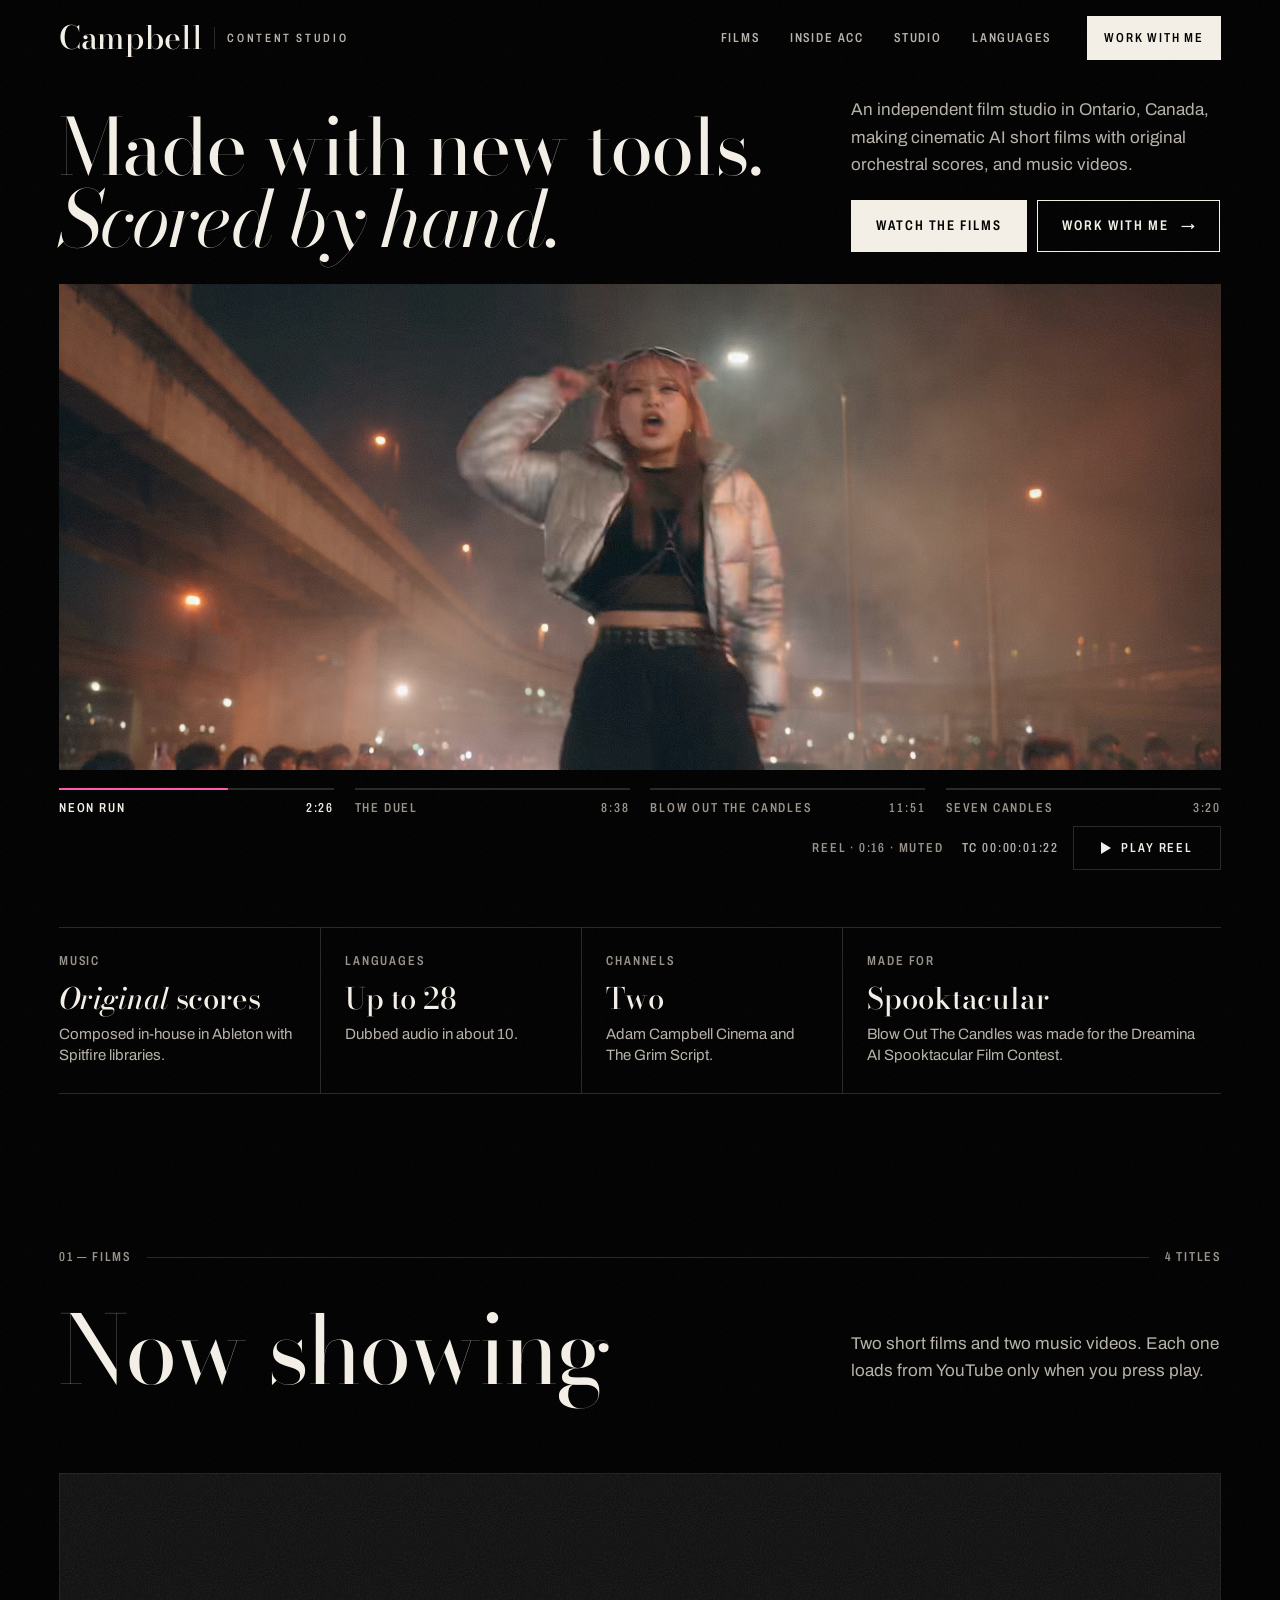
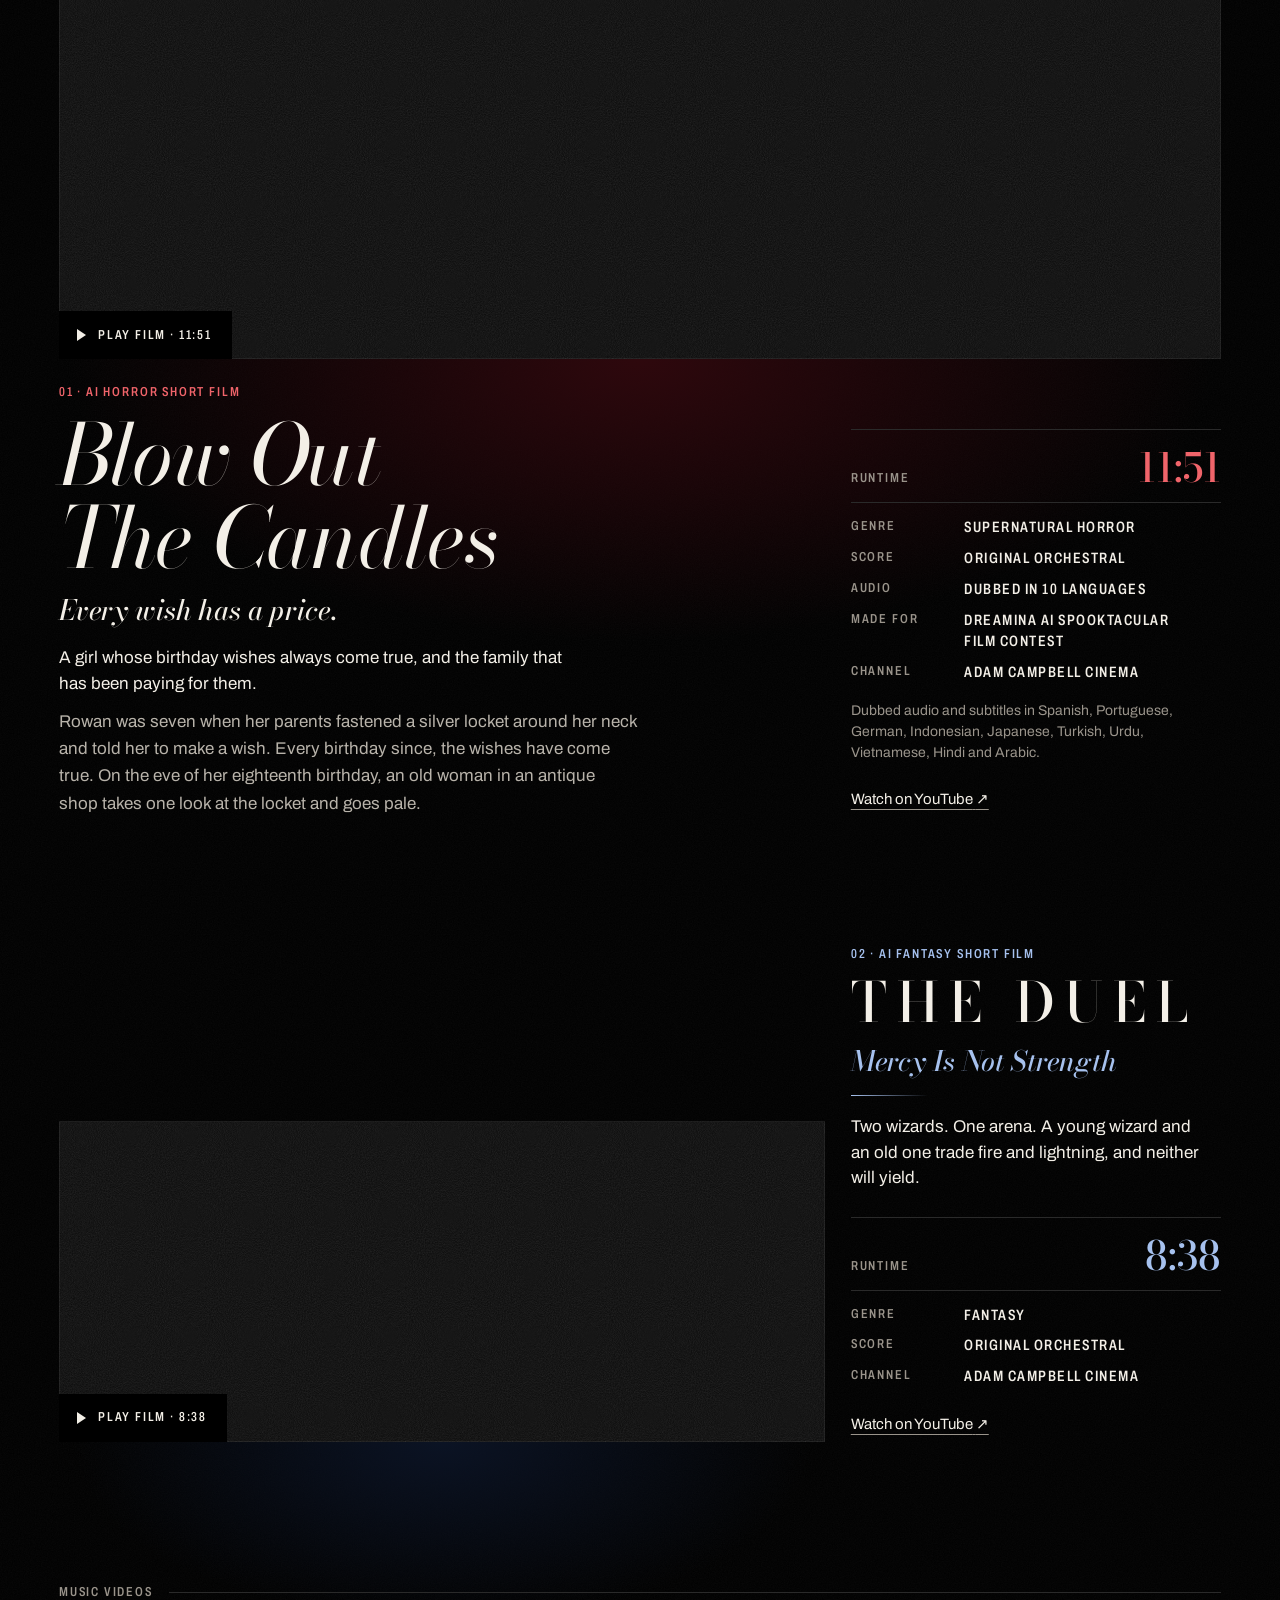
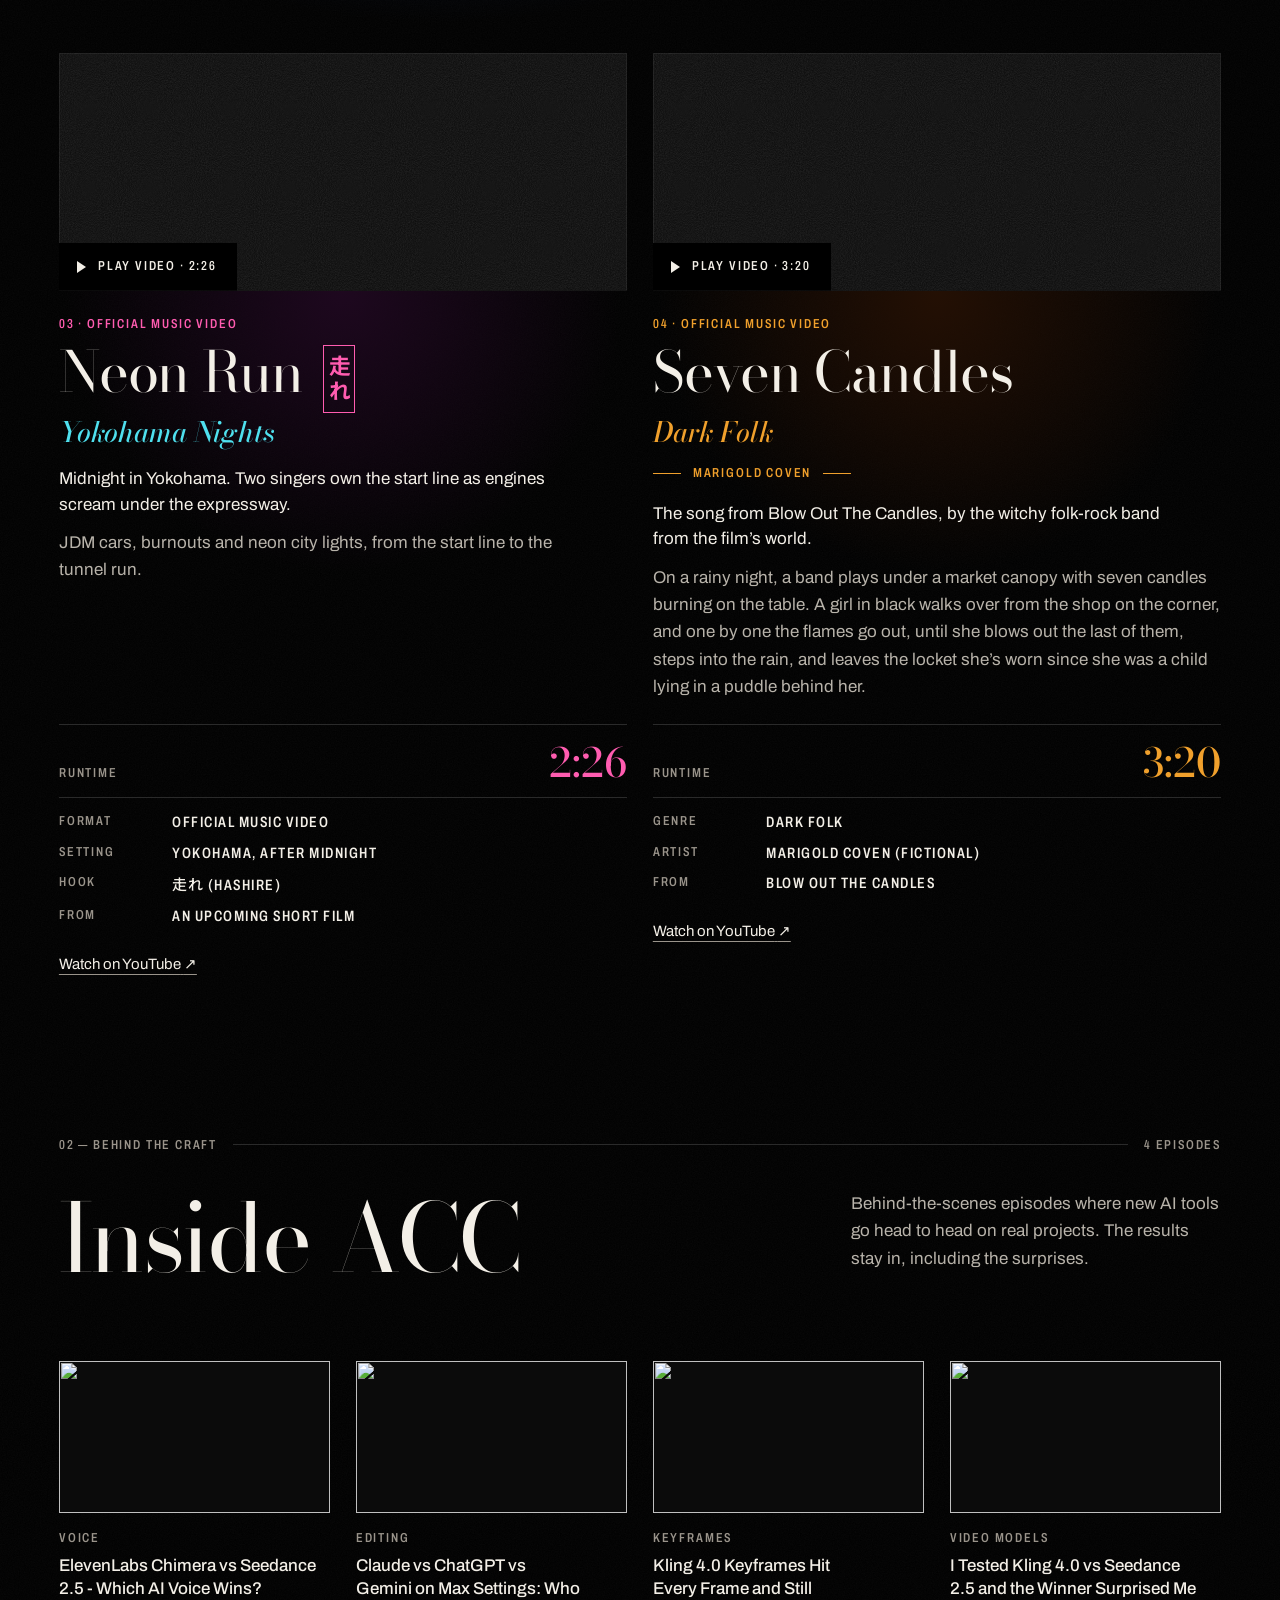
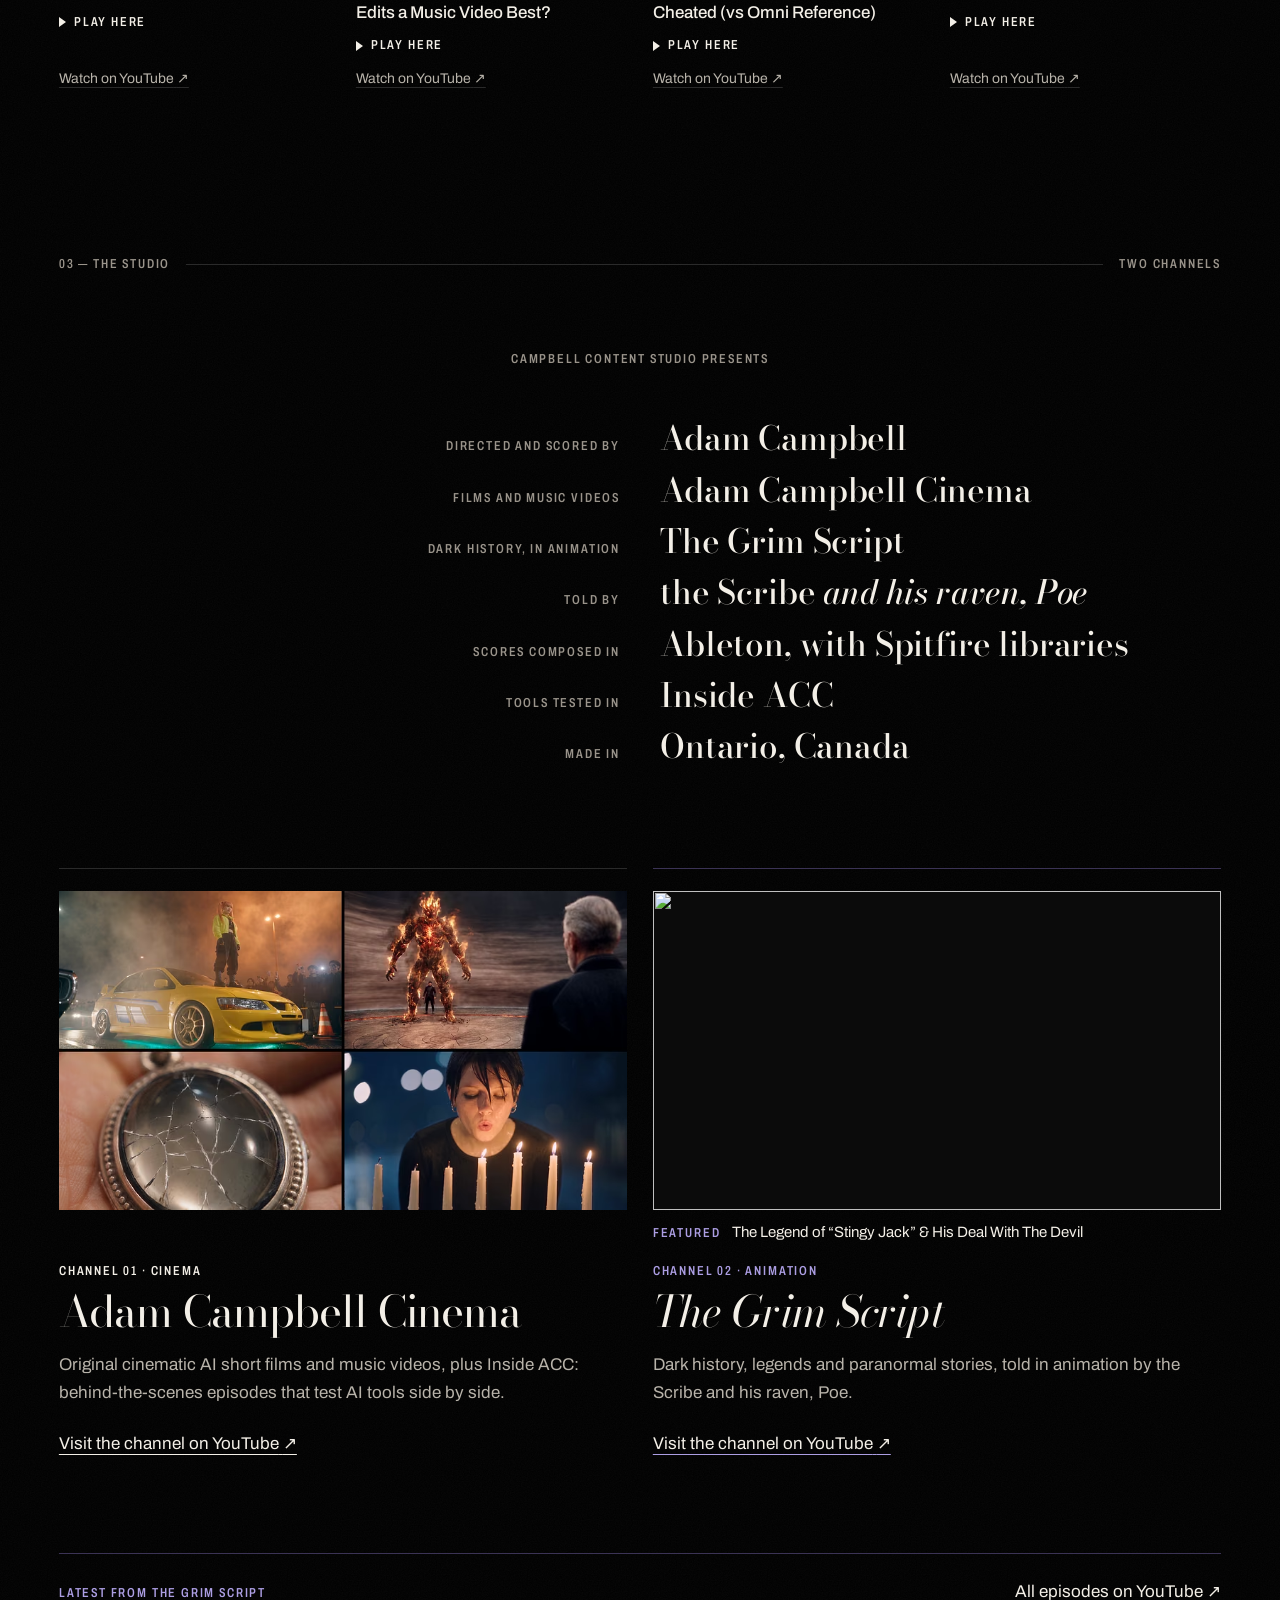
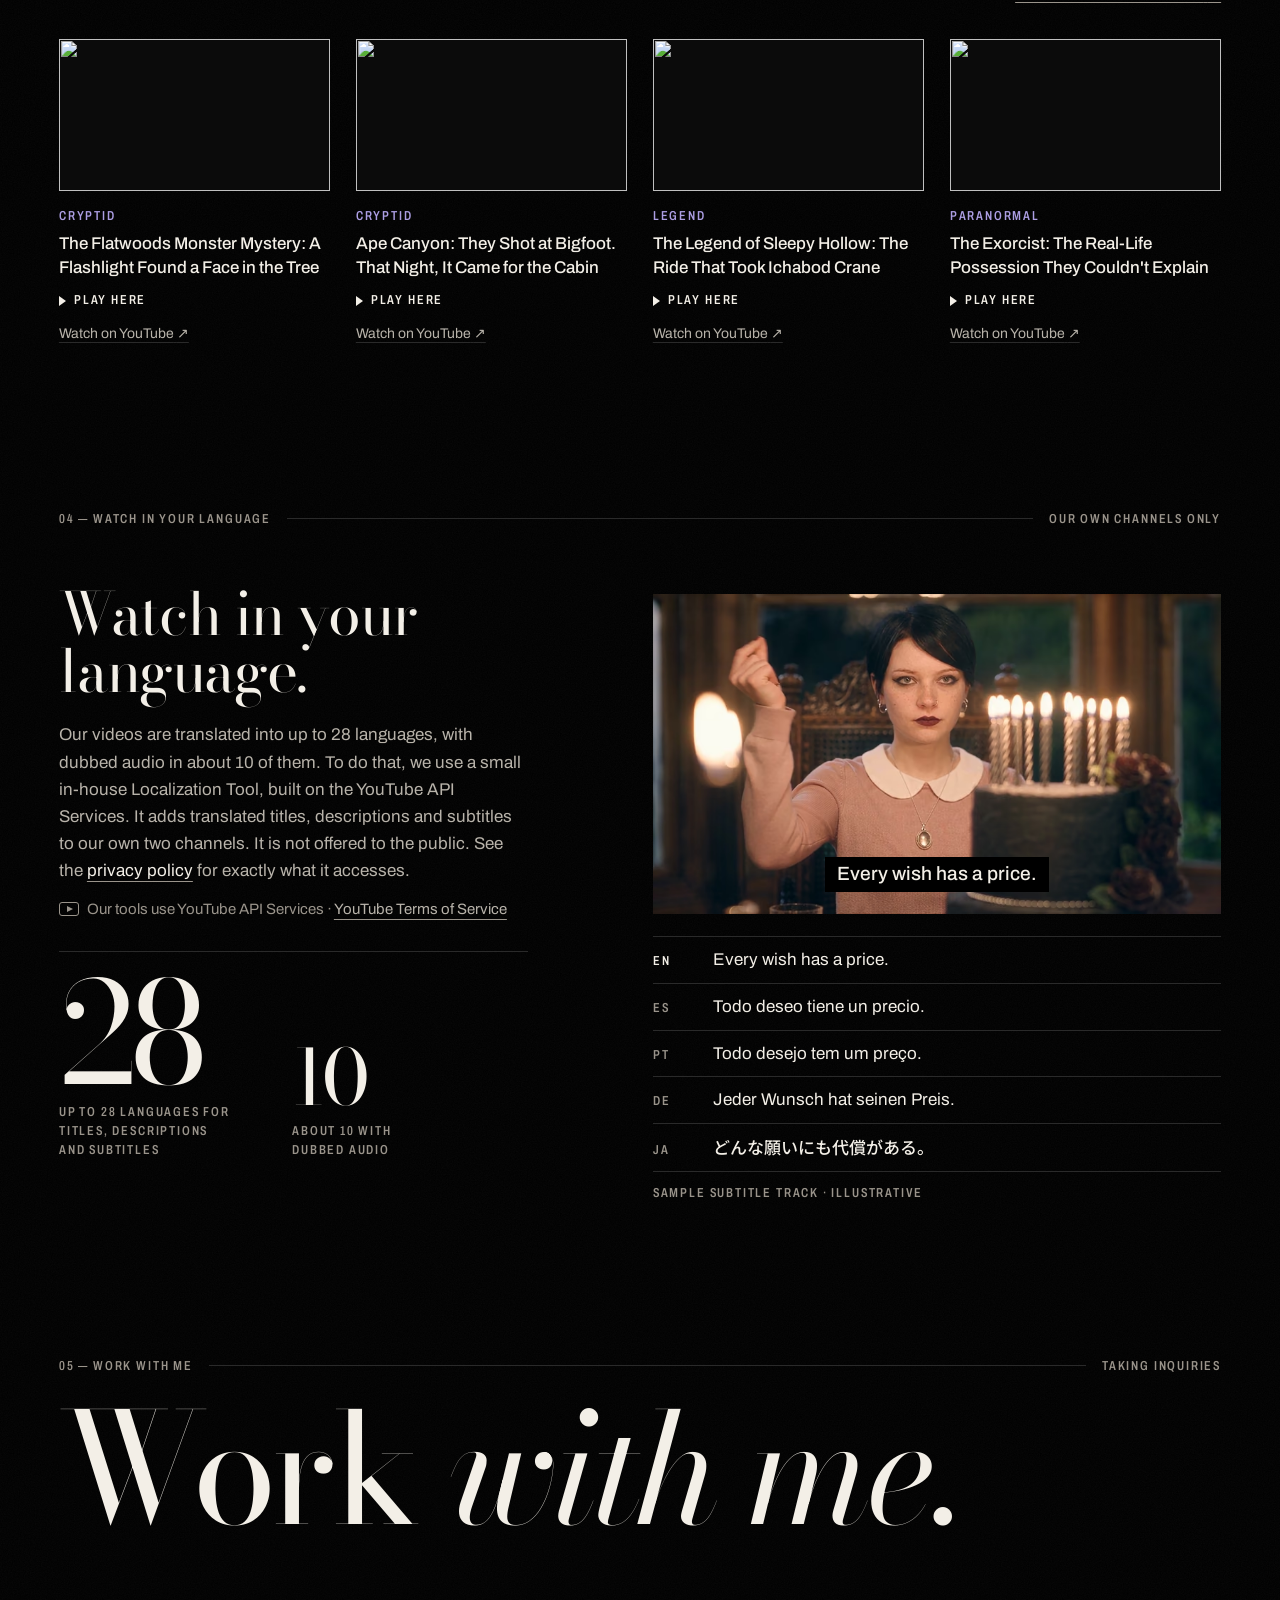
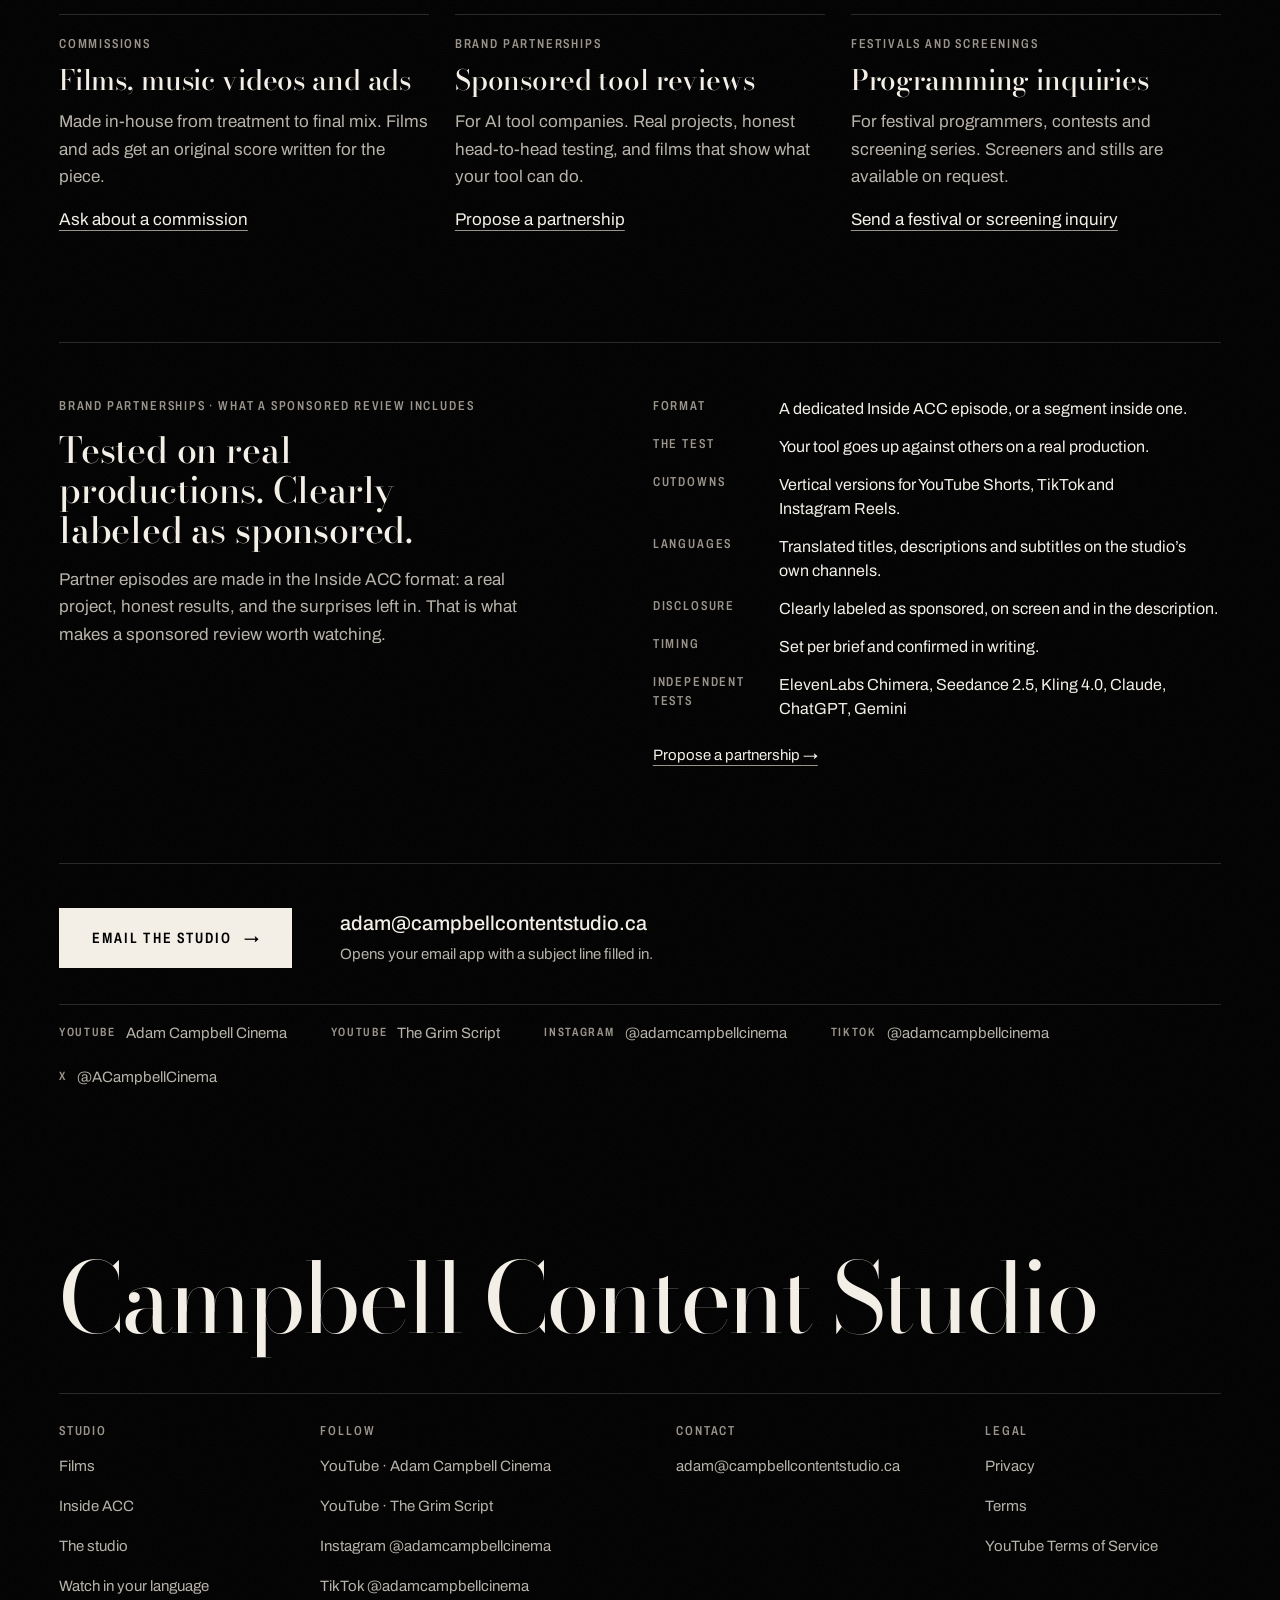
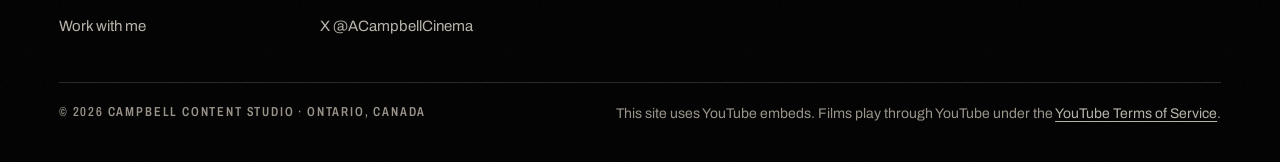
==== commit ac8863b0: "Add daily YouTube RSS updater for the Inside ACC row and a Grim Script strip A scheduled workflow re" ====
--- a/preview/index.html
+++ b/preview/index.html
@@ -391,6 +391,7 @@
           <p class="dek reveal" style="--d:.12s">Behind-the-scenes episodes where new AI tools go head to head on real projects. The results stay in, including the surprises.</p>
         </header>
         <ol class="eps">
+          <!-- auto:inside-acc -->
           <li class="ep reveal">
             <a class="ep-card" href="https://www.youtube.com/watch?v=Xdp5HgC5vlU" data-yt="Xdp5HgC5vlU" data-title="ElevenLabs Chimera vs Seedance 2.5 - Which AI Voice Wins?">
               <div class="thumb"><img src="https://i.ytimg.com/vi/Xdp5HgC5vlU/mqdefault.jpg" srcset="https://i.ytimg.com/vi/Xdp5HgC5vlU/mqdefault.jpg 320w, https://i.ytimg.com/vi/Xdp5HgC5vlU/hqdefault.jpg 480w, https://i.ytimg.com/vi/Xdp5HgC5vlU/sddefault.jpg 640w, https://i.ytimg.com/vi/Xdp5HgC5vlU/maxresdefault.jpg 1280w" sizes="(min-width: 1600px) 340px, (min-width: 900px) 22vw, 42vw" width="1280" height="720" loading="lazy" decoding="async" alt=""></div>
@@ -435,6 +436,7 @@
             </a>
             <a class="watch" href="https://www.youtube.com/watch?v=zTg4jY3faSQ">Watch on YouTube<span class="sr">: I Tested Kling 4.0 vs Seedance 2.5 and the Winner Surprised Me</span> <span class="ext" aria-hidden="true">↗</span></a>
           </li>
+          <!-- /auto:inside-acc -->
         </ol>
       </div>
     </section>
@@ -482,6 +484,61 @@
             <p>Dark history, legends and paranormal stories, told in animation by the Scribe and his raven, Poe.</p>
             <p><a class="textlink" href="https://www.youtube.com/@thegrimscript">Visit the channel on YouTube<span class="sr">: The Grim Script</span> <span class="ext" aria-hidden="true">↗</span></a></p>
           </article>
+        </div>
+
+        <div class="latest latest--grim">
+          <div class="latest-head reveal">
+            <h3 id="grim-latest-title" class="billing">Latest from The Grim Script</h3>
+            <a class="textlink" href="https://www.youtube.com/@thegrimscript/videos">All episodes on YouTube<span class="sr">: The Grim Script</span> <span class="ext" aria-hidden="true">↗</span></a>
+          </div>
+          <ol class="eps eps--grim" aria-labelledby="grim-latest-title">
+            <!-- auto:grim-latest -->
+            <li class="ep reveal">
+              <a class="ep-card" href="https://www.youtube.com/watch?v=v7bNBmhf59c" data-yt="v7bNBmhf59c" data-title="The Flatwoods Monster Mystery: A Flashlight Found a Face in the Tree">
+                <div class="thumb"><img src="https://i.ytimg.com/vi/v7bNBmhf59c/mqdefault.jpg" srcset="https://i.ytimg.com/vi/v7bNBmhf59c/mqdefault.jpg 320w, https://i.ytimg.com/vi/v7bNBmhf59c/hqdefault.jpg 480w, https://i.ytimg.com/vi/v7bNBmhf59c/sddefault.jpg 640w, https://i.ytimg.com/vi/v7bNBmhf59c/maxresdefault.jpg 1280w" sizes="(min-width: 1600px) 340px, (min-width: 900px) 22vw, 42vw" width="1280" height="720" loading="lazy" decoding="async" alt=""></div>
+                <div class="ep-text">
+                  <p class="ep-cat billing">Cryptid</p>
+                  <h4>The Flatwoods Monster Mystery: A Flashlight Found a Face in the Tree</h4>
+                  <p class="ep-cue billing" aria-hidden="true"><span class="tri"></span>Play here</p>
+                </div>
+              </a>
+              <a class="watch" href="https://www.youtube.com/watch?v=v7bNBmhf59c">Watch on YouTube<span class="sr">: The Flatwoods Monster Mystery: A Flashlight Found a Face in the Tree</span> <span class="ext" aria-hidden="true">↗</span></a>
+            </li>
+            <li class="ep reveal" style="--d:.08s">
+              <a class="ep-card" href="https://www.youtube.com/watch?v=YsSJH6sNyKE" data-yt="YsSJH6sNyKE" data-title="Ape Canyon: They Shot at Bigfoot. That Night, It Came for the Cabin">
+                <div class="thumb"><img src="https://i.ytimg.com/vi/YsSJH6sNyKE/mqdefault.jpg" srcset="https://i.ytimg.com/vi/YsSJH6sNyKE/mqdefault.jpg 320w, https://i.ytimg.com/vi/YsSJH6sNyKE/hqdefault.jpg 480w, https://i.ytimg.com/vi/YsSJH6sNyKE/sddefault.jpg 640w, https://i.ytimg.com/vi/YsSJH6sNyKE/maxresdefault.jpg 1280w" sizes="(min-width: 1600px) 340px, (min-width: 900px) 22vw, 42vw" width="1280" height="720" loading="lazy" decoding="async" alt=""></div>
+                <div class="ep-text">
+                  <p class="ep-cat billing">Cryptid</p>
+                  <h4>Ape Canyon: They Shot at Bigfoot. That Night, It Came for the Cabin</h4>
+                  <p class="ep-cue billing" aria-hidden="true"><span class="tri"></span>Play here</p>
+                </div>
+              </a>
+              <a class="watch" href="https://www.youtube.com/watch?v=YsSJH6sNyKE">Watch on YouTube<span class="sr">: Ape Canyon: They Shot at Bigfoot. That Night, It Came for the Cabin</span> <span class="ext" aria-hidden="true">↗</span></a>
+            </li>
+            <li class="ep reveal" style="--d:.16s">
+              <a class="ep-card" href="https://www.youtube.com/watch?v=-OvBSuSpWfo" data-yt="-OvBSuSpWfo" data-title="The Legend of Sleepy Hollow: The Ride That Took Ichabod Crane">
+                <div class="thumb"><img src="https://i.ytimg.com/vi/-OvBSuSpWfo/mqdefault.jpg" srcset="https://i.ytimg.com/vi/-OvBSuSpWfo/mqdefault.jpg 320w, https://i.ytimg.com/vi/-OvBSuSpWfo/hqdefault.jpg 480w, https://i.ytimg.com/vi/-OvBSuSpWfo/sddefault.jpg 640w, https://i.ytimg.com/vi/-OvBSuSpWfo/maxresdefault.jpg 1280w" sizes="(min-width: 1600px) 340px, (min-width: 900px) 22vw, 42vw" width="1280" height="720" loading="lazy" decoding="async" alt=""></div>
+                <div class="ep-text">
+                  <p class="ep-cat billing">Legend</p>
+                  <h4>The Legend of Sleepy Hollow: The Ride That Took Ichabod Crane</h4>
+                  <p class="ep-cue billing" aria-hidden="true"><span class="tri"></span>Play here</p>
+                </div>
+              </a>
+              <a class="watch" href="https://www.youtube.com/watch?v=-OvBSuSpWfo">Watch on YouTube<span class="sr">: The Legend of Sleepy Hollow: The Ride That Took Ichabod Crane</span> <span class="ext" aria-hidden="true">↗</span></a>
+            </li>
+            <li class="ep reveal" style="--d:.24s">
+              <a class="ep-card" href="https://www.youtube.com/watch?v=dMiA0KEF7Jk" data-yt="dMiA0KEF7Jk" data-title="The Exorcist: The Real-Life Possession They Couldn&#x27;t Explain">
+                <div class="thumb"><img src="https://i.ytimg.com/vi/dMiA0KEF7Jk/mqdefault.jpg" srcset="https://i.ytimg.com/vi/dMiA0KEF7Jk/mqdefault.jpg 320w, https://i.ytimg.com/vi/dMiA0KEF7Jk/hqdefault.jpg 480w, https://i.ytimg.com/vi/dMiA0KEF7Jk/sddefault.jpg 640w, https://i.ytimg.com/vi/dMiA0KEF7Jk/maxresdefault.jpg 1280w" sizes="(min-width: 1600px) 340px, (min-width: 900px) 22vw, 42vw" width="1280" height="720" loading="lazy" decoding="async" alt=""></div>
+                <div class="ep-text">
+                  <p class="ep-cat billing">Paranormal</p>
+                  <h4>The Exorcist: The Real-Life Possession They Couldn&#x27;t Explain</h4>
+                  <p class="ep-cue billing" aria-hidden="true"><span class="tri"></span>Play here</p>
+                </div>
+              </a>
+              <a class="watch" href="https://www.youtube.com/watch?v=dMiA0KEF7Jk">Watch on YouTube<span class="sr">: The Exorcist: The Real-Life Possession They Couldn&#x27;t Explain</span> <span class="ext" aria-hidden="true">↗</span></a>
+            </li>
+            <!-- /auto:grim-latest -->
+          </ol>
         </div>
       </div>
     </section>
--- a/preview/assets/css/site.css
+++ b/preview/assets/css/site.css
@@ -357,8 +357,8 @@
 .ep .thumb img{position:absolute;inset:0;width:100%;height:100%;object-fit:cover;transition:transform 2.4s var(--ease-out)}
 .ep-card:hover .thumb img{transform:scale(1.03)}
 .ep-cat{color:var(--ash)}
-.ep h3{font-family:var(--sans);font-weight:500;font-size:1rem;line-height:1.38;color:var(--screen);margin-top:6px}
-.ep-card:hover h3{text-decoration:underline;text-underline-offset:4px;text-decoration-thickness:1px}
+.ep :is(h3,h4){font-family:var(--sans);font-weight:500;font-size:1rem;line-height:1.38;color:var(--screen);margin-top:6px}
+.ep-card:hover :is(h3,h4){text-decoration:underline;text-underline-offset:4px;text-decoration-thickness:1px}
 .ep-cue{display:flex;align-items:center;gap:8px;color:var(--screen);margin-top:12px}
 .ep-cue .tri{border-left-width:7px;border-top-width:5px;border-bottom-width:5px}
 .ep-card:hover .ep-cue{text-decoration:underline;text-underline-offset:4px}
@@ -369,7 +369,7 @@
 @media (min-width:900px){
   .eps{grid-template-columns:repeat(4,minmax(0,1fr));column-gap:var(--colgap)}
   .ep-card{grid-template-columns:1fr;gap:16px}
-  .ep h3{font-size:1.0625rem}
+  .ep :is(h3,h4){font-size:1.0625rem}
   .ep{display:flex;flex-direction:column;align-items:flex-start}
   .ep-card{align-self:stretch}
   .ep .watch{margin-top:auto;padding-top:2px}
@@ -389,6 +389,11 @@
   .roll dd{text-align:left}
 }
 .channels{display:grid;gap:56px;margin-top:clamp(64px,8vw,120px)}
+/* Latest from The Grim Script (rows refreshed daily by .github/workflows/update-latest-videos.yml) */
+.latest{margin-top:clamp(56px,7vw,104px)}
+.latest-head{display:flex;flex-wrap:wrap;align-items:baseline;justify-content:space-between;gap:4px 24px;padding-top:18px;margin-bottom:28px;border-top:1px solid #3b3355}
+.latest-head h3{color:var(--ink)}
+.eps--grim .ep-cat{color:var(--ink)}
 .chan{border-top:1px solid var(--hairline);padding-top:22px;display:grid;gap:18px;align-content:start;--accent:var(--screen)}
 .chan--grim{--accent:var(--ink);border-top-color:#3b3355}
 .chan .billing.lbl{color:var(--accent)}
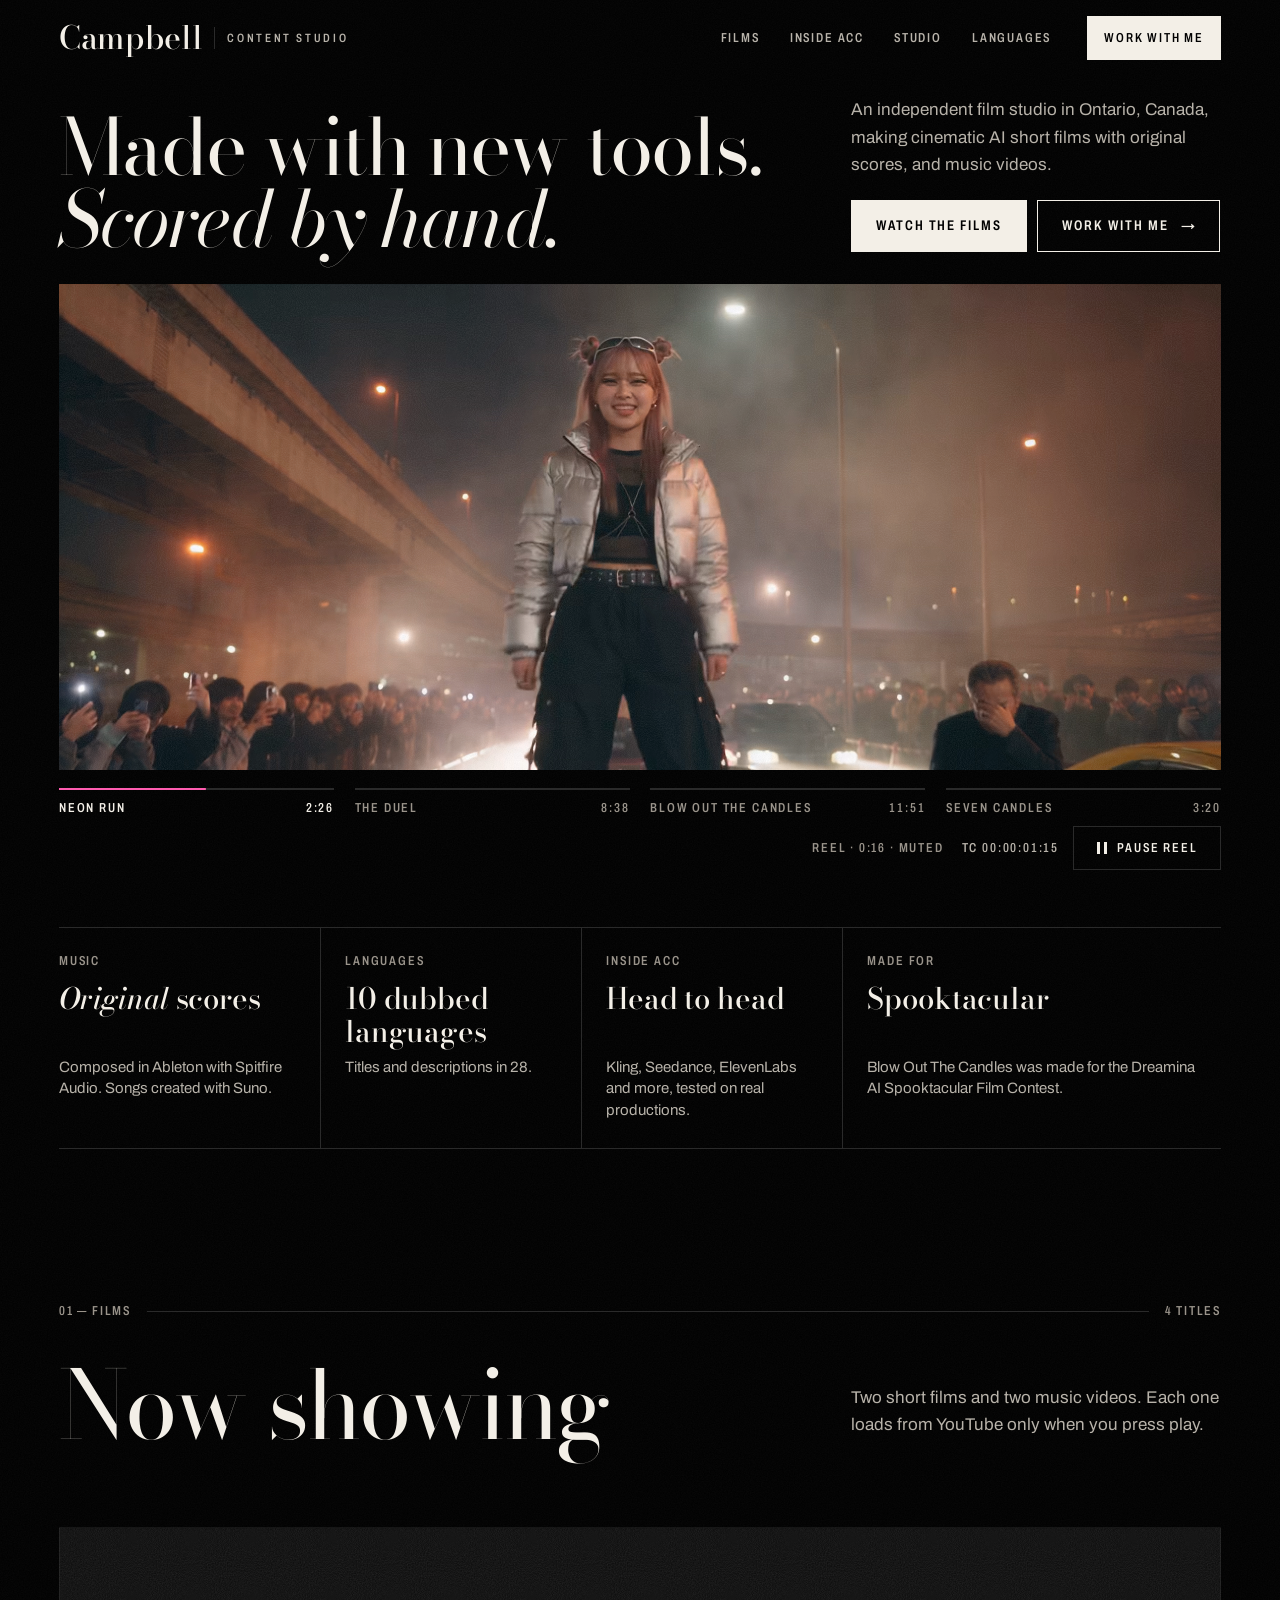
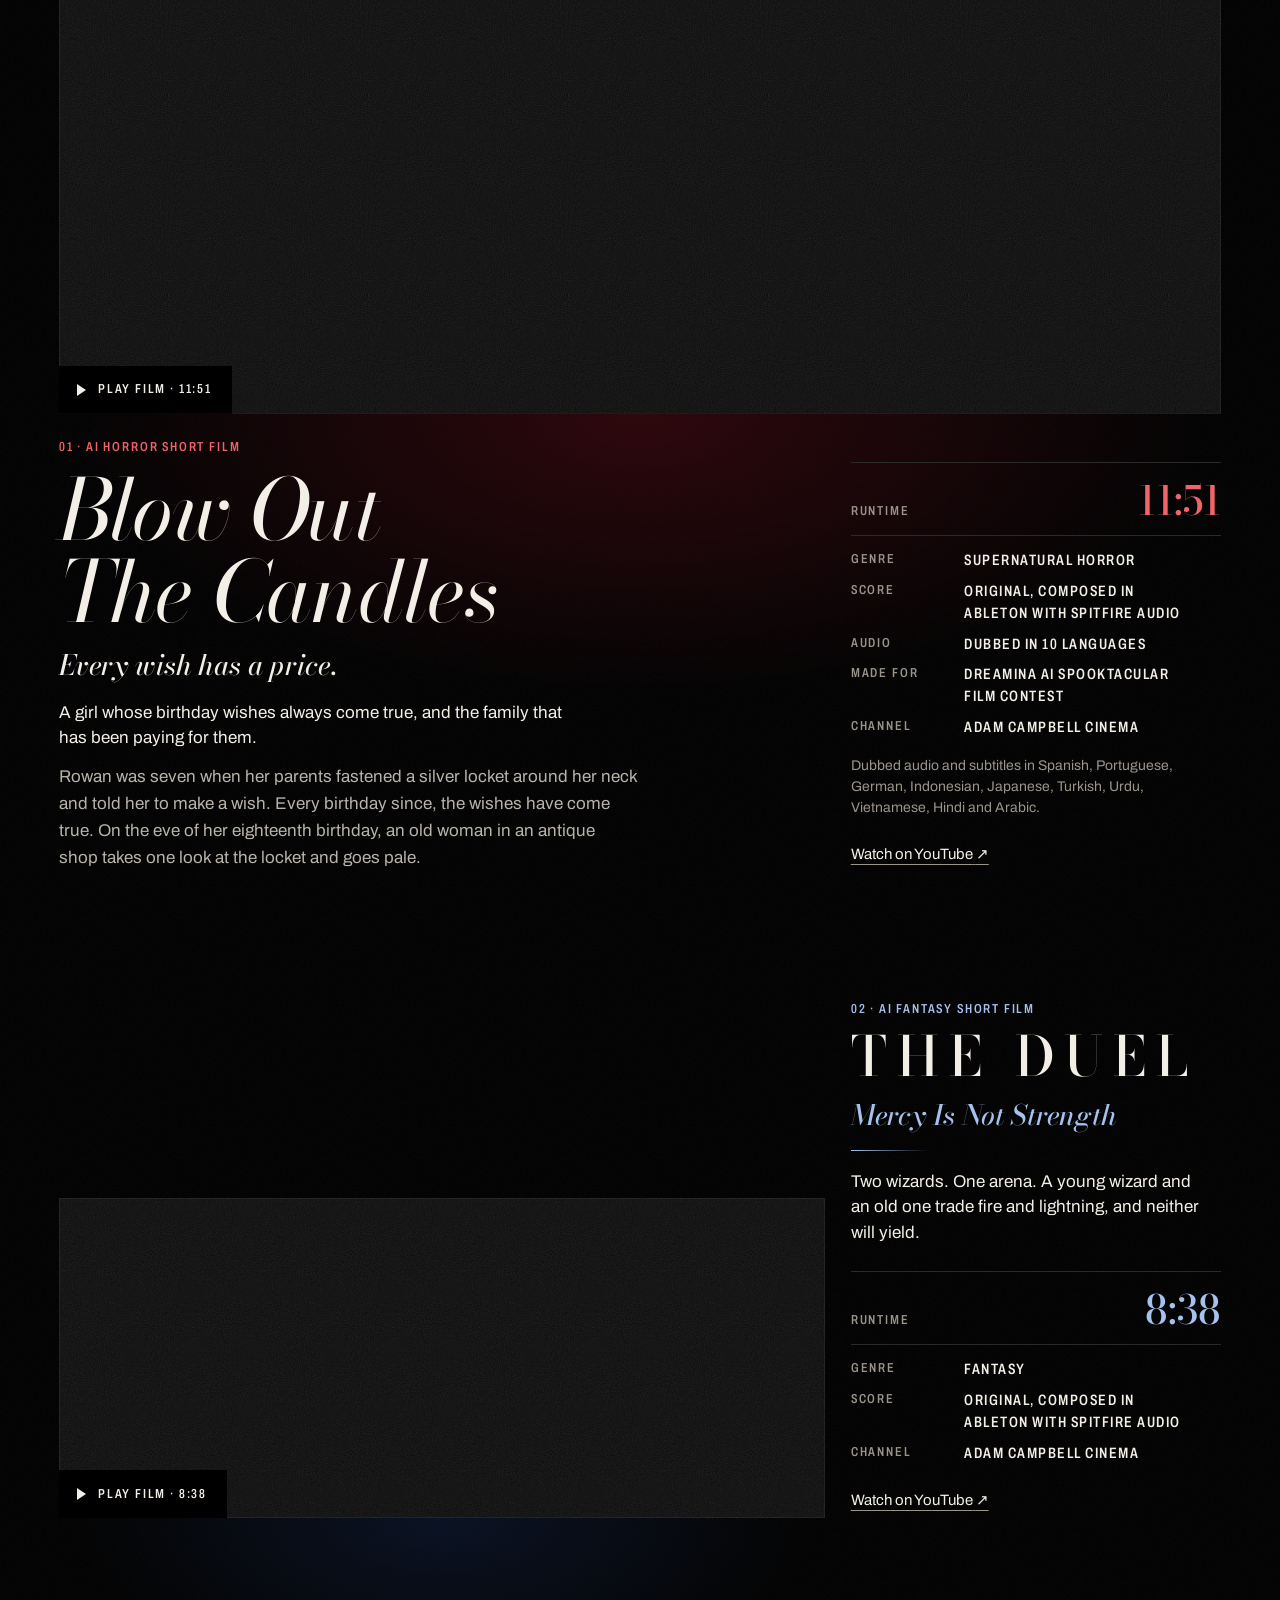
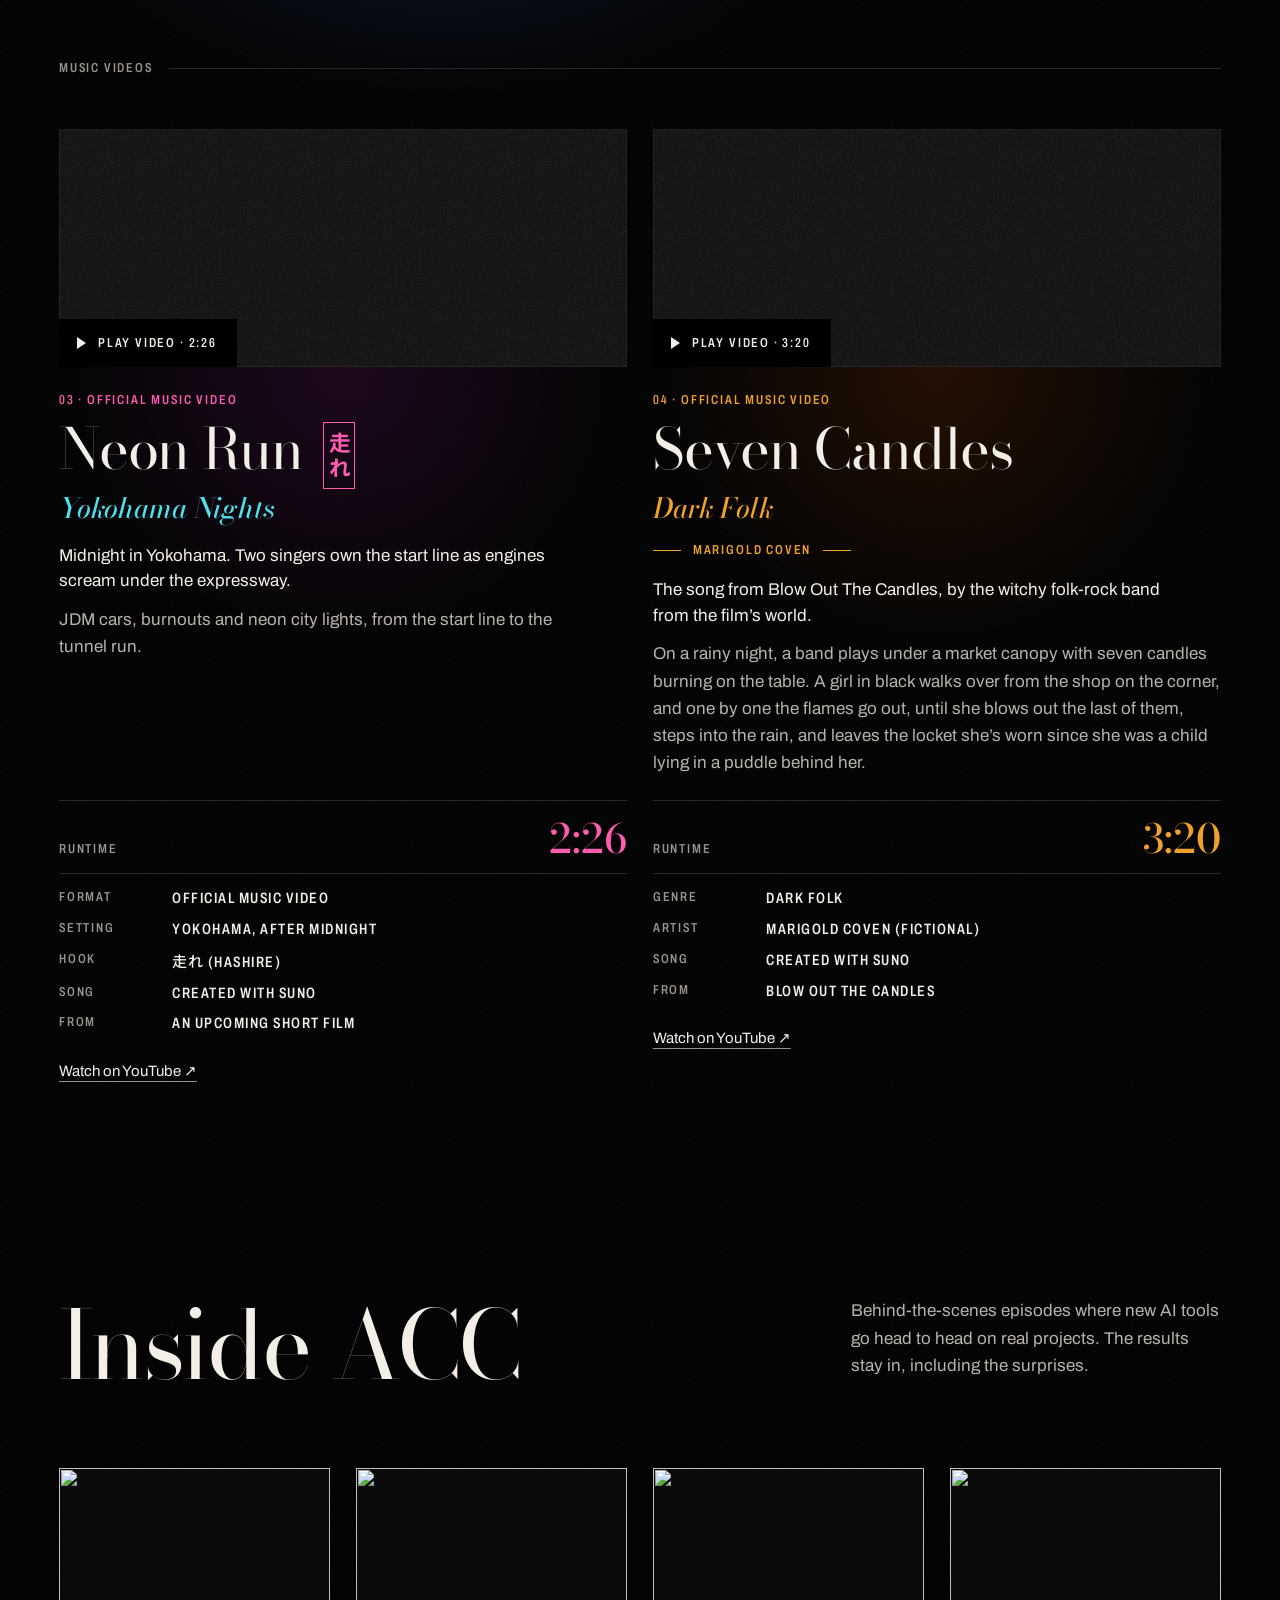
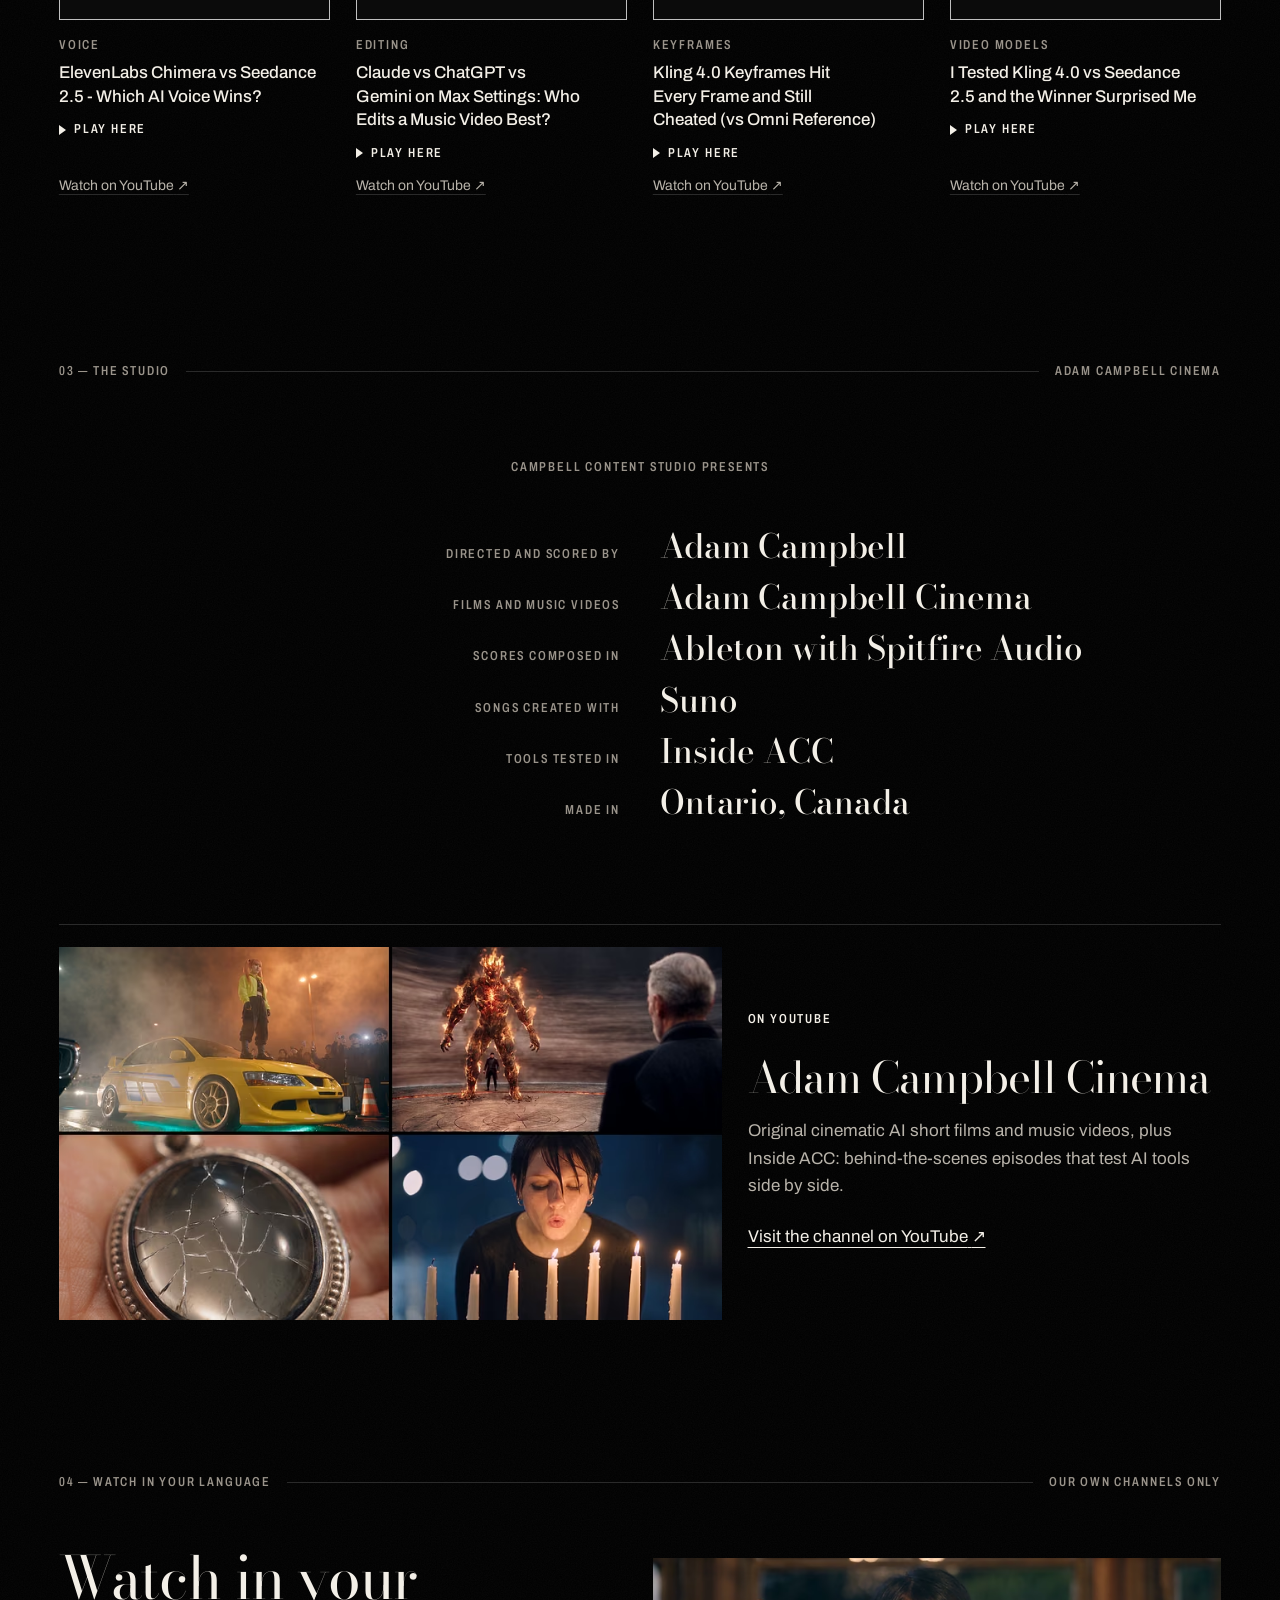
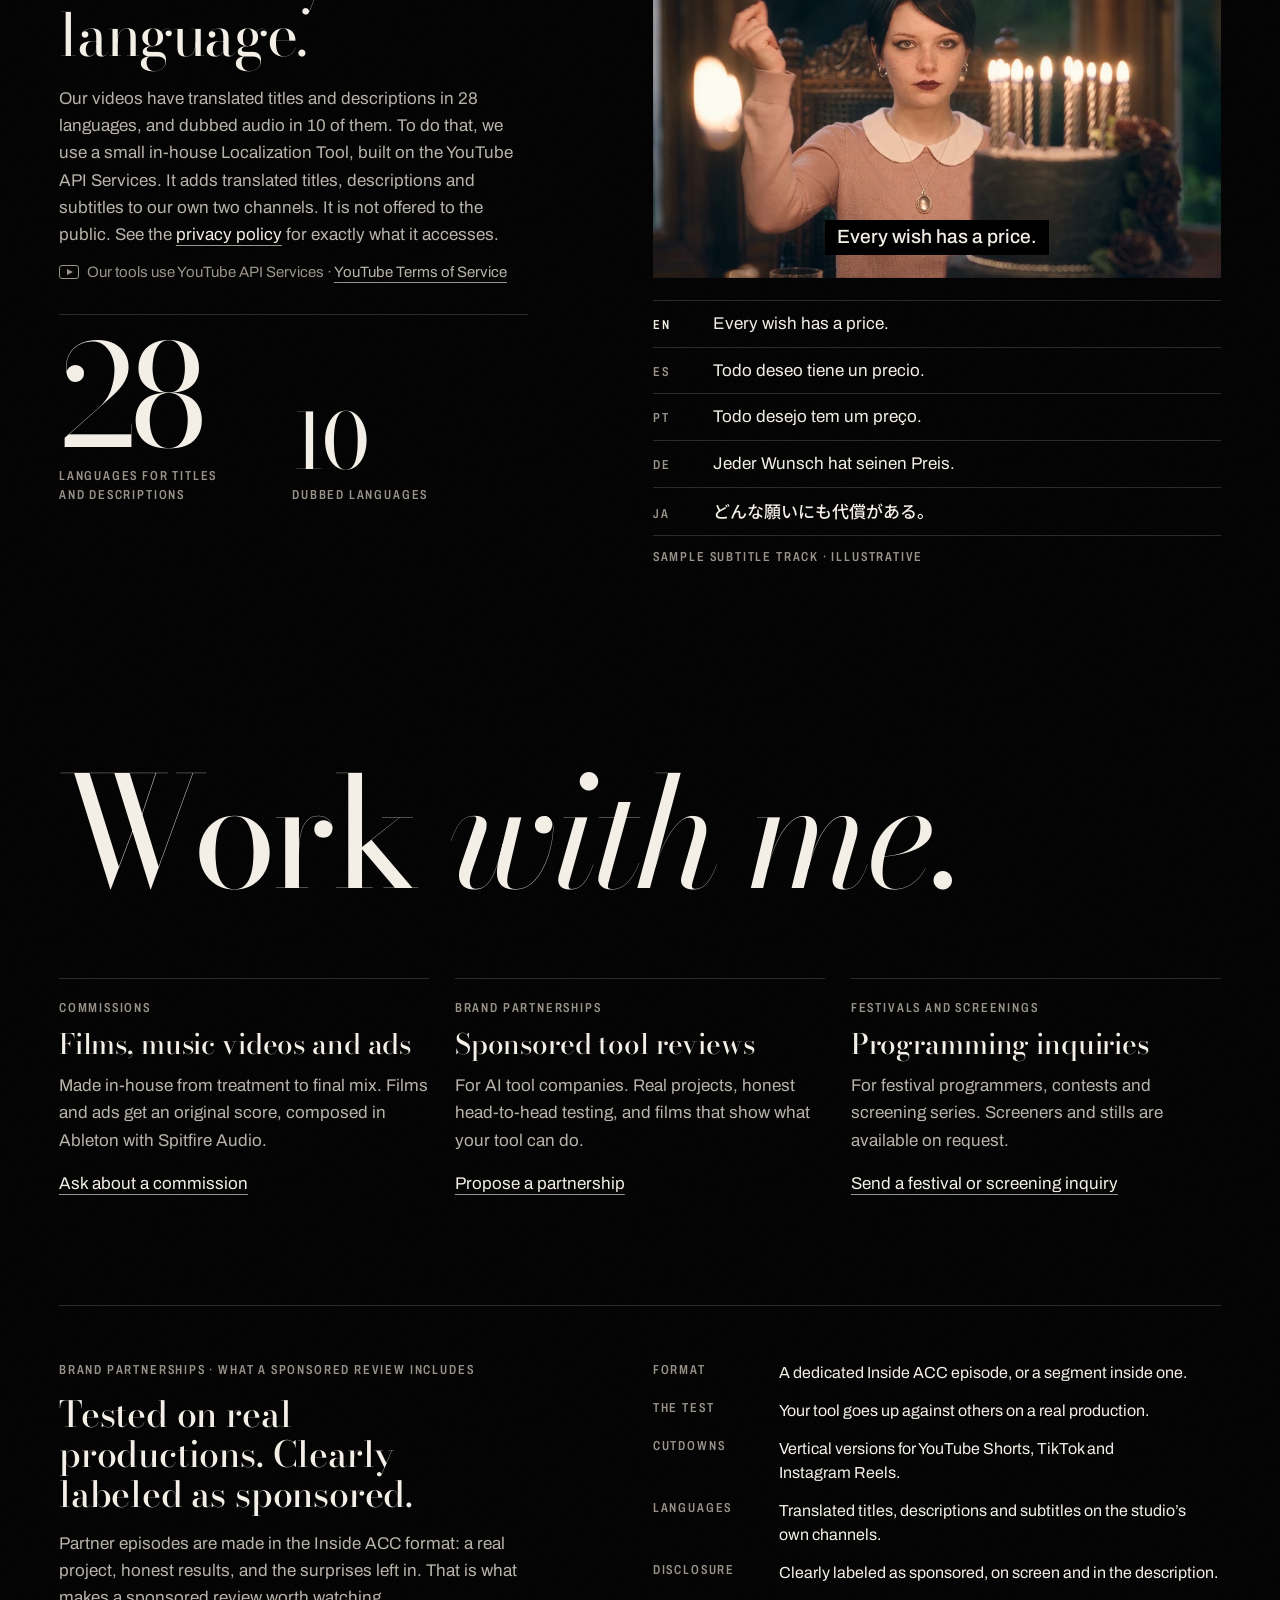
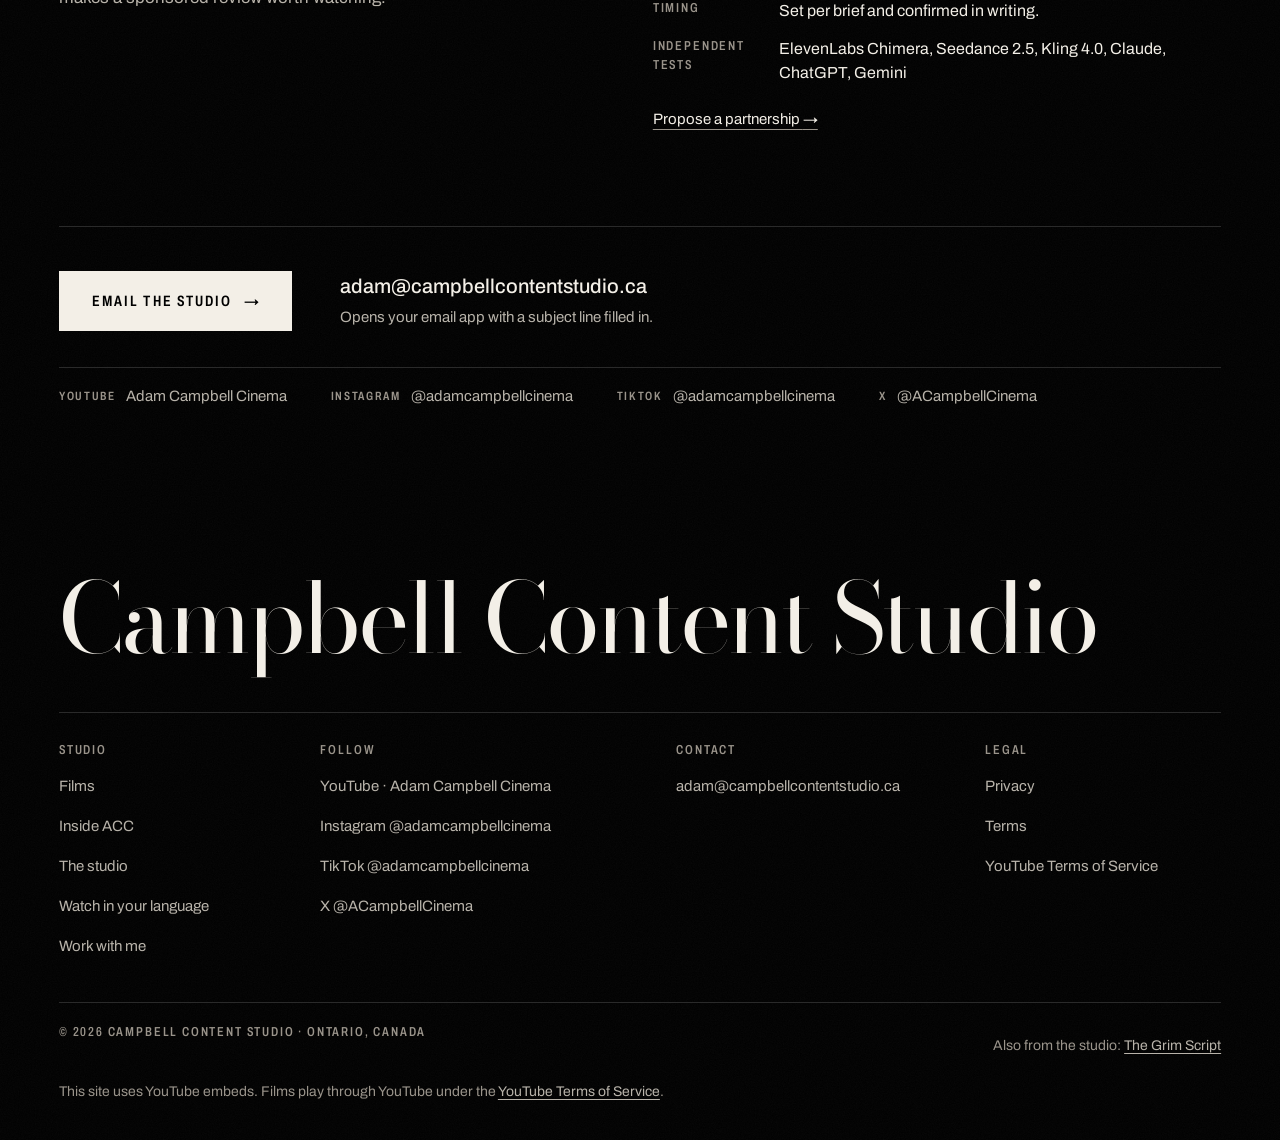
==== commit e629f131: "Preview: ACC-only homepage, new scoring and language copy, reel sound toggle Music card and every sc" ====
--- a/preview/index.html
+++ b/preview/index.html
@@ -7,7 +7,7 @@
 <meta name="robots" content="noindex, nofollow">
 <!-- /PREVIEW-ONLY -->
 <title>Campbell Content Studio | Cinematic AI Films, Scored by Hand</title>
-<meta name="description" content="Campbell Content Studio is an independent AI film studio in Ontario, Canada, making cinematic short films with original orchestral scores, and music videos.">
+<meta name="description" content="Campbell Content Studio is an independent AI film studio in Ontario, Canada, making cinematic short films with original scores, and music videos.">
 <link rel="canonical" href="https://campbellcontentstudio.ca/">
 <meta name="theme-color" content="#000000">
 <meta name="color-scheme" content="dark">
@@ -58,7 +58,7 @@
       "url": "https://campbellcontentstudio.ca/",
       "logo": "https://campbellcontentstudio.ca/icon-512.png",
       "email": "adam@campbellcontentstudio.ca",
-      "description": "An independent film studio in Ontario, Canada, making cinematic AI short films with original orchestral scores, and music videos.",
+      "description": "An independent film studio in Ontario, Canada, making cinematic AI short films with original scores, and music videos.",
       "address": { "@type": "PostalAddress", "addressRegion": "ON", "addressCountry": "CA" },
       "founder": { "@type": "Person", "name": "Adam Campbell" },
       "sameAs": [
@@ -81,7 +81,7 @@
       "@type": "VideoObject",
       "@id": "https://campbellcontentstudio.ca/#video-candles",
       "name": "Blow Out The Candles | AI Horror Short Film",
-      "description": "Every wish has a price. Blow Out The Candles is an AI horror short film about a girl whose birthday wishes always come true, and the family that has been paying for them. Rowan was seven when her parents fastened a silver locket around her neck and told her to make a wish. Every birthday since, the wishes have come true. On the eve of her eighteenth birthday, an old woman in an antique shop takes one look at the locket and goes pale. With an original orchestral score, and dubbed audio and subtitles in 10 languages.",
+      "description": "Every wish has a price. Blow Out The Candles is an AI horror short film about a girl whose birthday wishes always come true, and the family that has been paying for them. Rowan was seven when her parents fastened a silver locket around her neck and told her to make a wish. Every birthday since, the wishes have come true. On the eve of her eighteenth birthday, an old woman in an antique shop takes one look at the locket and goes pale. With an original score composed in Ableton with Spitfire Audio, and dubbed audio and subtitles in 10 languages.",
       "thumbnailUrl": [
         "https://i.ytimg.com/vi/mVTY4UQzy6A/maxresdefault.jpg",
         "https://campbellcontentstudio.ca/assets/img/films/candles-169.webp"
@@ -97,7 +97,8 @@
       "@type": "VideoObject",
       "@id": "https://campbellcontentstudio.ca/#video-duel",
       "name": "THE DUEL | Mercy Is Not Strength | AI Fantasy Short Film",
-      "description": "Two wizards. One arena. A young wizard and an old one trade fire and lightning, and neither will yield. An AI fantasy short film with an original orchestral score.",
+      "description": "Two wizards. One arena. A young wizard and an old one trade fire and lightning, and neither will yield. An AI fantasy short film with an original score composed in Ableton with Spitfire Audio.",
+      "uploadDate": "2026-10-14T19:00:34+00:00",
       "thumbnailUrl": [
         "https://i.ytimg.com/vi/56ZdNRdmfQ0/maxresdefault.jpg",
         "https://campbellcontentstudio.ca/assets/img/films/duel-169.webp"
@@ -112,7 +113,7 @@
       "@type": "VideoObject",
       "@id": "https://campbellcontentstudio.ca/#video-neon",
       "name": "Neon Run | Yokohama Nights (Official Music Video)",
-      "description": "Midnight in Yokohama. Two singers own the start line as engines scream under the expressway. An original AI music video with JDM cars, burnouts and neon city lights, from the start line to the tunnel run. Neon Run is from an upcoming Adam Campbell Cinema short film.",
+      "description": "Midnight in Yokohama. Two singers own the start line as engines scream under the expressway. An original AI music video with JDM cars, burnouts and neon city lights, from the start line to the tunnel run. Neon Run is from an upcoming Adam Campbell Cinema short film. The song was created with Suno.",
       "thumbnailUrl": [
         "https://i.ytimg.com/vi/dN3Yv4xqxrA/maxresdefault.jpg",
         "https://campbellcontentstudio.ca/assets/img/films/neon-169.webp"
@@ -128,7 +129,7 @@
       "@type": "VideoObject",
       "@id": "https://campbellcontentstudio.ca/#video-seven",
       "name": "Seven Candles | Dark Folk | Official Music Video",
-      "description": "Seven Candles is the song from Blow Out The Candles, performed by Marigold Coven, the fictional witchy folk-rock band from the film's world. On a rainy night, a band plays under a market canopy with seven candles burning on the table. A girl in black walks over, and one by one the flames go out, until she blows out the last of them, steps into the rain, and leaves the locket she has worn since she was a child lying in a puddle behind her.",
+      "description": "Seven Candles is the song from Blow Out The Candles, performed by Marigold Coven, the fictional witchy folk-rock band from the film's world. On a rainy night, a band plays under a market canopy with seven candles burning on the table. A girl in black walks over, and one by one the flames go out, until she blows out the last of them, steps into the rain, and leaves the locket she has worn since she was a child lying in a puddle behind her. The song was created with Suno.",
       "thumbnailUrl": [
         "https://i.ytimg.com/vi/DEQ6ROYbeFA/maxresdefault.jpg",
         "https://campbellcontentstudio.ca/assets/img/films/seven-169.webp"
@@ -179,7 +180,6 @@
     </ul>
     <div class="mp-foot wrap">
       <a href="https://www.youtube.com/@AdamCampbellCinema">YouTube · Adam Campbell Cinema</a>
-      <a href="https://www.youtube.com/@thegrimscript">YouTube · The Grim Script</a>
       <a href="https://www.instagram.com/adamcampbellcinema/">Instagram</a>
       <a href="https://www.tiktok.com/@adamcampbellcinema">TikTok</a>
       <a href="https://x.com/ACampbellCinema">X @ACampbellCinema</a>
@@ -192,7 +192,7 @@
       <div class="wrap grid hero-lockup">
         <h1 id="hero-title" class="display">Made with new tools. <em>Scored by hand.</em></h1>
         <div class="hero-side">
-          <p>An independent film studio in Ontario, Canada, making cinematic AI short films with original orchestral scores, and music videos.</p>
+          <p>An independent film studio in Ontario, Canada, making cinematic AI short films with original scores, and music videos.</p>
           <div class="ctas">
             <a class="btn btn--solid" href="#films">Watch the films</a>
             <a class="btn btn--line" href="#work">Work with me <span class="arrow" aria-hidden="true">→</span></a>
@@ -204,6 +204,8 @@
         <div class="frame bleed gate hero-frame">
           <video class="reel" muted loop playsinline preload="none" poster="assets/img/reel-poster.webp" aria-hidden="true" width="1920" height="1080"></video>
           <div class="grain-in" aria-hidden="true"></div>
+          <!-- Score cue: hidden until data-src names the file. See assets/audio/_README.txt. Never autoplays. -->
+          <button class="sound-toggle billing" type="button" data-src="" data-state="off" hidden><svg class="ico-off" viewBox="0 0 16 16" aria-hidden="true"><path d="M2 6h3l4-3v10l-4-3H2z" fill="currentColor"/><path d="M11 5.5l4 4m0-4l-4 4" stroke="currentColor" stroke-width="1.5" fill="none"/></svg><svg class="ico-on" viewBox="0 0 16 16" aria-hidden="true"><path d="M2 6h3l4-3v10l-4-3H2z" fill="currentColor"/><path d="M11 5.5a3.5 3.5 0 0 1 0 5M12.8 3.5a6.5 6.5 0 0 1 0 9" stroke="currentColor" stroke-width="1.5" fill="none"/></svg><span class="lbl">Sound on</span></button>
         </div>
         <div class="slate">
           <p class="sr">Studio reel: a muted 16-second loop of shots from the four titles below.</p>
@@ -222,9 +224,9 @@
 
       <div class="wrap facts reveal">
         <dl class="facts-grid">
-          <div class="fact"><dt class="billing">Music</dt><dd class="v serif-m"><em>Original</em> scores</dd><dd class="n">Composed in-house in Ableton with Spitfire libraries.</dd></div>
-          <div class="fact"><dt class="billing">Languages</dt><dd class="v serif-m">Up to 28</dd><dd class="n">Dubbed audio in about 10.</dd></div>
-          <div class="fact"><dt class="billing">Channels</dt><dd class="v serif-m">Two</dd><dd class="n">Adam Campbell Cinema and The Grim Script.</dd></div>
+          <div class="fact"><dt class="billing">Music</dt><dd class="v serif-m"><em>Original</em> scores</dd><dd class="n">Composed in Ableton with Spitfire Audio. Songs created with Suno.</dd></div>
+          <div class="fact"><dt class="billing">Languages</dt><dd class="v serif-m">10 dubbed languages</dd><dd class="n">Titles and descriptions in 28.</dd></div>
+          <div class="fact"><dt class="billing">Inside ACC</dt><dd class="v serif-m">Head to head</dd><dd class="n">Kling, Seedance, ElevenLabs and more, tested on real productions.</dd></div>
           <div class="fact"><dt class="billing">Made for</dt><dd class="v serif-m">Spooktacular</dd><dd class="n">Blow Out The Candles was made for the Dreamina AI Spooktacular Film Contest.</dd></div>
         </dl>
       </div>
@@ -264,7 +266,7 @@
               <dl class="credits billing">
                 <div class="rt-row"><dt>Runtime</dt><dd class="serif-m">11:51</dd></div>
                 <div class="cr"><dt>Genre</dt><dd>Supernatural horror</dd></div>
-                <div class="cr"><dt>Score</dt><dd>Original orchestral</dd></div>
+                <div class="cr"><dt>Score</dt><dd>Original, composed in Ableton with Spitfire Audio</dd></div>
                 <div class="cr"><dt>Audio</dt><dd>Dubbed in 10 languages</dd></div>
                 <div class="cr"><dt>Made for</dt><dd>Dreamina AI Spooktacular Film Contest</dd></div>
                 <div class="cr"><dt>Channel</dt><dd>Adam Campbell Cinema</dd></div>
@@ -299,7 +301,7 @@
               <dl class="credits billing">
                 <div class="rt-row"><dt>Runtime</dt><dd class="serif-m">8:38</dd></div>
                 <div class="cr"><dt>Genre</dt><dd>Fantasy</dd></div>
-                <div class="cr"><dt>Score</dt><dd>Original orchestral</dd></div>
+                <div class="cr"><dt>Score</dt><dd>Original, composed in Ableton with Spitfire Audio</dd></div>
                 <div class="cr"><dt>Channel</dt><dd>Adam Campbell Cinema</dd></div>
               </dl>
               <p class="film-links"><a class="textlink" href="https://www.youtube.com/watch?v=56ZdNRdmfQ0">Watch on YouTube<span class="sr">: The Duel</span> <span class="ext" aria-hidden="true">↗</span></a></p>
@@ -339,6 +341,7 @@
                   <div class="cr"><dt>Format</dt><dd>Official music video</dd></div>
                   <div class="cr"><dt>Setting</dt><dd>Yokohama, after midnight</dd></div>
                   <div class="cr"><dt>Hook</dt><dd><span class="jp" lang="ja">走れ</span> (hashire)</dd></div>
+                  <div class="cr"><dt>Song</dt><dd>Created with Suno</dd></div>
                   <div class="cr"><dt>From</dt><dd>An upcoming short film</dd></div>
                 </dl>
                 <p class="film-links"><a class="textlink" href="https://www.youtube.com/watch?v=dN3Yv4xqxrA">Watch on YouTube<span class="sr">: Neon Run</span> <span class="ext" aria-hidden="true">↗</span></a></p>
@@ -372,6 +375,7 @@
                   <div class="rt-row"><dt>Runtime</dt><dd class="serif-m">3:20</dd></div>
                   <div class="cr"><dt>Genre</dt><dd>Dark folk</dd></div>
                   <div class="cr"><dt>Artist</dt><dd>Marigold Coven (fictional)</dd></div>
+                  <div class="cr"><dt>Song</dt><dd>Created with Suno</dd></div>
                   <div class="cr"><dt>From</dt><dd>Blow Out The Candles</dd></div>
                 </dl>
                 <p class="film-links"><a class="textlink" href="https://www.youtube.com/watch?v=DEQ6ROYbeFA">Watch on YouTube<span class="sr">: Seven Candles</span> <span class="ext" aria-hidden="true">↗</span></a></p>
@@ -441,18 +445,17 @@
       </div>
     </section>
 
-    <!-- ================= 03 THE STUDIO: credits roll + channels ================= -->
+    <!-- ================= 03 THE STUDIO: credits roll + channel ================= -->
     <section id="studio" class="sec" aria-labelledby="studio-title">
       <div class="wrap">
-        <p class="idx billing reveal"><span>03 — The studio</span><span class="count">Two channels</span></p>
+        <p class="idx billing reveal"><span>03 — The studio</span><span class="count">Adam Campbell Cinema</span></p>
         <h2 id="studio-title" class="sr">The studio</h2>
         <p class="presents billing reveal">Campbell Content Studio presents</p>
         <dl class="roll reveal">
           <div><dt class="billing">Directed and scored by</dt><dd class="serif-m">Adam Campbell</dd></div>
           <div class="dup"><dt class="billing">Films and music videos</dt><dd class="serif-m">Adam Campbell Cinema</dd></div>
-          <div class="dup"><dt class="billing">Dark history, in animation</dt><dd class="serif-m">The Grim Script</dd></div>
-          <div><dt class="billing">Told by</dt><dd class="serif-m">the Scribe <span class="it">and his raven, Poe</span></dd></div>
-          <div><dt class="billing">Scores composed in</dt><dd class="serif-m">Ableton, with Spitfire libraries</dd></div>
+          <div><dt class="billing">Scores composed in</dt><dd class="serif-m">Ableton with Spitfire Audio</dd></div>
+          <div><dt class="billing">Songs created with</dt><dd class="serif-m">Suno</dd></div>
           <div><dt class="billing">Tools tested in</dt><dd class="serif-m">Inside ACC</dd></div>
           <div><dt class="billing">Made in</dt><dd class="serif-m">Ontario, Canada</dd></div>
         </dl>
@@ -461,84 +464,17 @@
           <article class="chan chan--acc reveal" aria-labelledby="ch1">
             <div class="pic">
               <picture>
-                <source type="image/avif" srcset="assets/img/channel-acc-800.avif 800w, assets/img/channel-acc.avif 1200w" sizes="(min-width: 1600px) 712px, 45vw">
-                <img src="assets/img/channel-acc.webp" srcset="assets/img/channel-acc-800.webp 800w, assets/img/channel-acc.webp 1200w" sizes="(min-width: 1600px) 712px, 45vw" width="1200" height="675" loading="lazy" decoding="async" alt="Four frames from Adam Campbell Cinema films: a singer on a yellow Lancer Evolution in burnout smoke, a fire giant rising in a stone arena, a cracked silver locket held in a palm, and a woman blowing out a row of white candles at night.">
+                <source type="image/avif" srcset="assets/img/channel-acc-800.avif 800w, assets/img/channel-acc.avif 1200w" sizes="(min-width: 1600px) 820px, (min-width: 900px) 52vw, 100vw">
+                <img src="assets/img/channel-acc.webp" srcset="assets/img/channel-acc-800.webp 800w, assets/img/channel-acc.webp 1200w" sizes="(min-width: 1600px) 820px, (min-width: 900px) 52vw, 100vw" width="1200" height="675" loading="lazy" decoding="async" alt="Four frames from Adam Campbell Cinema films: a singer on a yellow Lancer Evolution in burnout smoke, a fire giant rising in a stone arena, a cracked silver locket held in a palm, and a woman blowing out a row of white candles at night.">
               </picture>
             </div>
-            <div>
-              <p class="billing lbl">Channel 01 · Cinema</p>
+            <div class="chan-text">
+              <p class="billing lbl">On YouTube</p>
               <h3 id="ch1" class="display">Adam Campbell Cinema</h3>
-            </div>
-            <p>Original cinematic AI short films and music videos, plus Inside ACC: behind-the-scenes episodes that test AI tools side by side.</p>
-            <p><a class="textlink" href="https://www.youtube.com/@AdamCampbellCinema">Visit the channel on YouTube<span class="sr">: Adam Campbell Cinema</span> <span class="ext" aria-hidden="true">↗</span></a></p>
+              <p>Original cinematic AI short films and music videos, plus Inside ACC: behind-the-scenes episodes that test AI tools side by side.</p>
+              <p><a class="textlink" href="https://www.youtube.com/@AdamCampbellCinema">Visit the channel on YouTube<span class="sr">: Adam Campbell Cinema</span> <span class="ext" aria-hidden="true">↗</span></a></p>
+            </div>
           </article>
-          <article class="chan chan--grim reveal" style="--d:.12s" aria-labelledby="ch2">
-            <figure class="feat">
-              <div class="pic"><img src="https://i.ytimg.com/vi/yHS3pX8CG3Y/mqdefault.jpg" srcset="https://i.ytimg.com/vi/yHS3pX8CG3Y/mqdefault.jpg 320w, https://i.ytimg.com/vi/yHS3pX8CG3Y/hqdefault.jpg 480w, https://i.ytimg.com/vi/yHS3pX8CG3Y/sddefault.jpg 640w, https://i.ytimg.com/vi/yHS3pX8CG3Y/maxresdefault.jpg 1280w" sizes="(min-width: 1600px) 712px, (min-width: 900px) 45vw, 100vw" width="1280" height="720" loading="lazy" decoding="async" alt=""></div>
-              <figcaption class="feat-cap"><span class="billing">Featured</span><a class="feat-play" href="https://www.youtube.com/watch?v=yHS3pX8CG3Y" data-yt="yHS3pX8CG3Y" data-title="The Legend of “Stingy Jack” &amp; His Deal With The Devil"><span class="sr">Play: </span>The Legend of “Stingy Jack” &amp; His Deal With The Devil</a></figcaption>
-            </figure>
-            <div>
-              <p class="billing lbl">Channel 02 · Animation</p>
-              <h3 id="ch2" class="display">The Grim Script</h3>
-            </div>
-            <p>Dark history, legends and paranormal stories, told in animation by the Scribe and his raven, Poe.</p>
-            <p><a class="textlink" href="https://www.youtube.com/@thegrimscript">Visit the channel on YouTube<span class="sr">: The Grim Script</span> <span class="ext" aria-hidden="true">↗</span></a></p>
-          </article>
-        </div>
-
-        <div class="latest latest--grim">
-          <div class="latest-head reveal">
-            <h3 id="grim-latest-title" class="billing">Latest from The Grim Script</h3>
-            <a class="textlink" href="https://www.youtube.com/@thegrimscript/videos">All episodes on YouTube<span class="sr">: The Grim Script</span> <span class="ext" aria-hidden="true">↗</span></a>
-          </div>
-          <ol class="eps eps--grim" aria-labelledby="grim-latest-title">
-            <!-- auto:grim-latest -->
-            <li class="ep reveal">
-              <a class="ep-card" href="https://www.youtube.com/watch?v=v7bNBmhf59c" data-yt="v7bNBmhf59c" data-title="The Flatwoods Monster Mystery: A Flashlight Found a Face in the Tree">
-                <div class="thumb"><img src="https://i.ytimg.com/vi/v7bNBmhf59c/mqdefault.jpg" srcset="https://i.ytimg.com/vi/v7bNBmhf59c/mqdefault.jpg 320w, https://i.ytimg.com/vi/v7bNBmhf59c/hqdefault.jpg 480w, https://i.ytimg.com/vi/v7bNBmhf59c/sddefault.jpg 640w, https://i.ytimg.com/vi/v7bNBmhf59c/maxresdefault.jpg 1280w" sizes="(min-width: 1600px) 340px, (min-width: 900px) 22vw, 42vw" width="1280" height="720" loading="lazy" decoding="async" alt=""></div>
-                <div class="ep-text">
-                  <p class="ep-cat billing">Cryptid</p>
-                  <h4>The Flatwoods Monster Mystery: A Flashlight Found a Face in the Tree</h4>
-                  <p class="ep-cue billing" aria-hidden="true"><span class="tri"></span>Play here</p>
-                </div>
-              </a>
-              <a class="watch" href="https://www.youtube.com/watch?v=v7bNBmhf59c">Watch on YouTube<span class="sr">: The Flatwoods Monster Mystery: A Flashlight Found a Face in the Tree</span> <span class="ext" aria-hidden="true">↗</span></a>
-            </li>
-            <li class="ep reveal" style="--d:.08s">
-              <a class="ep-card" href="https://www.youtube.com/watch?v=YsSJH6sNyKE" data-yt="YsSJH6sNyKE" data-title="Ape Canyon: They Shot at Bigfoot. That Night, It Came for the Cabin">
-                <div class="thumb"><img src="https://i.ytimg.com/vi/YsSJH6sNyKE/mqdefault.jpg" srcset="https://i.ytimg.com/vi/YsSJH6sNyKE/mqdefault.jpg 320w, https://i.ytimg.com/vi/YsSJH6sNyKE/hqdefault.jpg 480w, https://i.ytimg.com/vi/YsSJH6sNyKE/sddefault.jpg 640w, https://i.ytimg.com/vi/YsSJH6sNyKE/maxresdefault.jpg 1280w" sizes="(min-width: 1600px) 340px, (min-width: 900px) 22vw, 42vw" width="1280" height="720" loading="lazy" decoding="async" alt=""></div>
-                <div class="ep-text">
-                  <p class="ep-cat billing">Cryptid</p>
-                  <h4>Ape Canyon: They Shot at Bigfoot. That Night, It Came for the Cabin</h4>
-                  <p class="ep-cue billing" aria-hidden="true"><span class="tri"></span>Play here</p>
-                </div>
-              </a>
-              <a class="watch" href="https://www.youtube.com/watch?v=YsSJH6sNyKE">Watch on YouTube<span class="sr">: Ape Canyon: They Shot at Bigfoot. That Night, It Came for the Cabin</span> <span class="ext" aria-hidden="true">↗</span></a>
-            </li>
-            <li class="ep reveal" style="--d:.16s">
-              <a class="ep-card" href="https://www.youtube.com/watch?v=-OvBSuSpWfo" data-yt="-OvBSuSpWfo" data-title="The Legend of Sleepy Hollow: The Ride That Took Ichabod Crane">
-                <div class="thumb"><img src="https://i.ytimg.com/vi/-OvBSuSpWfo/mqdefault.jpg" srcset="https://i.ytimg.com/vi/-OvBSuSpWfo/mqdefault.jpg 320w, https://i.ytimg.com/vi/-OvBSuSpWfo/hqdefault.jpg 480w, https://i.ytimg.com/vi/-OvBSuSpWfo/sddefault.jpg 640w, https://i.ytimg.com/vi/-OvBSuSpWfo/maxresdefault.jpg 1280w" sizes="(min-width: 1600px) 340px, (min-width: 900px) 22vw, 42vw" width="1280" height="720" loading="lazy" decoding="async" alt=""></div>
-                <div class="ep-text">
-                  <p class="ep-cat billing">Legend</p>
-                  <h4>The Legend of Sleepy Hollow: The Ride That Took Ichabod Crane</h4>
-                  <p class="ep-cue billing" aria-hidden="true"><span class="tri"></span>Play here</p>
-                </div>
-              </a>
-              <a class="watch" href="https://www.youtube.com/watch?v=-OvBSuSpWfo">Watch on YouTube<span class="sr">: The Legend of Sleepy Hollow: The Ride That Took Ichabod Crane</span> <span class="ext" aria-hidden="true">↗</span></a>
-            </li>
-            <li class="ep reveal" style="--d:.24s">
-              <a class="ep-card" href="https://www.youtube.com/watch?v=dMiA0KEF7Jk" data-yt="dMiA0KEF7Jk" data-title="The Exorcist: The Real-Life Possession They Couldn&#x27;t Explain">
-                <div class="thumb"><img src="https://i.ytimg.com/vi/dMiA0KEF7Jk/mqdefault.jpg" srcset="https://i.ytimg.com/vi/dMiA0KEF7Jk/mqdefault.jpg 320w, https://i.ytimg.com/vi/dMiA0KEF7Jk/hqdefault.jpg 480w, https://i.ytimg.com/vi/dMiA0KEF7Jk/sddefault.jpg 640w, https://i.ytimg.com/vi/dMiA0KEF7Jk/maxresdefault.jpg 1280w" sizes="(min-width: 1600px) 340px, (min-width: 900px) 22vw, 42vw" width="1280" height="720" loading="lazy" decoding="async" alt=""></div>
-                <div class="ep-text">
-                  <p class="ep-cat billing">Paranormal</p>
-                  <h4>The Exorcist: The Real-Life Possession They Couldn&#x27;t Explain</h4>
-                  <p class="ep-cue billing" aria-hidden="true"><span class="tri"></span>Play here</p>
-                </div>
-              </a>
-              <a class="watch" href="https://www.youtube.com/watch?v=dMiA0KEF7Jk">Watch on YouTube<span class="sr">: The Exorcist: The Real-Life Possession They Couldn&#x27;t Explain</span> <span class="ext" aria-hidden="true">↗</span></a>
-            </li>
-            <!-- /auto:grim-latest -->
-          </ol>
         </div>
       </div>
     </section>
@@ -549,11 +485,11 @@
         <p class="idx billing reveal"><span>04 — Watch in your language</span><span class="count count--long">Our own channels only</span></p>
         <div class="copy reveal">
           <h2 id="lang-title" class="display"><span class="kw">W</span>atch in your language.</h2>
-          <p>Our videos are translated into up to 28 languages, with dubbed audio in about 10 of them. To do that, we use a small in-house Localization Tool, built on the YouTube API Services. It adds translated titles, descriptions and subtitles to our own two channels. It is not offered to the public. See the <a class="textlink inl" href="privacy.html">privacy policy</a> for exactly what it accesses.</p>
+          <p>Our videos have translated titles and descriptions in 28 languages, and dubbed audio in 10 of them. To do that, we use a small in-house Localization Tool, built on the YouTube API Services. It adds translated titles, descriptions and subtitles to our own two channels. It is not offered to the public. See the <a class="textlink inl" href="privacy.html">privacy policy</a> for exactly what it accesses.</p>
           <p class="api"><span class="yt-mark" aria-hidden="true"></span>Our tools use YouTube API Services · <a class="textlink inl" href="https://www.youtube.com/t/terms">YouTube Terms of Service</a></p>
           <div class="nums">
-            <div><p class="num num--big">28</p><p class="billing">Up to 28 languages for titles, descriptions and subtitles</p></div>
-            <div><p class="num num--mid">10</p><p class="billing">About 10 with dubbed audio</p></div>
+            <div><p class="num num--big">28</p><p class="billing">Languages for titles and descriptions</p></div>
+            <div><p class="num num--mid">10</p><p class="billing">Dubbed languages</p></div>
           </div>
         </div>
         <div class="media reveal" style="--d:.12s">
@@ -591,7 +527,7 @@
           <article class="lane reveal" aria-labelledby="lane1">
             <p class="billing">Commissions</p>
             <h3 id="lane1" class="serif-m">Films, music videos and ads</h3>
-            <p>Made in-house from treatment to final mix. Films and ads get an original score written for the piece.</p>
+            <p>Made in-house from treatment to final mix. Films and ads get an original score, composed in Ableton with Spitfire Audio.</p>
             <a class="textlink" href="mailto:adam@campbellcontentstudio.ca?subject=Commission%20inquiry%20%E2%80%94%20Campbell%20Content%20Studio">Ask about a commission</a>
           </article>
           <article class="lane reveal" style="--d:.08s" aria-labelledby="lane2">
@@ -637,7 +573,6 @@
         </div>
         <ul class="socials reveal" aria-label="Channels and social">
           <li><a href="https://www.youtube.com/@AdamCampbellCinema"><b>YouTube</b>Adam Campbell Cinema</a></li>
-          <li><a href="https://www.youtube.com/@thegrimscript"><b>YouTube</b>The Grim Script</a></li>
           <li><a href="https://www.instagram.com/adamcampbellcinema/"><b>Instagram</b>@adamcampbellcinema</a></li>
           <li><a href="https://www.tiktok.com/@adamcampbellcinema"><b>TikTok</b>@adamcampbellcinema</a></li>
           <li><a href="https://x.com/ACampbellCinema"><b>X</b>@ACampbellCinema</a></li>
@@ -651,12 +586,13 @@
     <p class="foot-mark display">Campbell Content Studio</p>
     <div class="foot-cols">
       <nav class="fc-studio" aria-labelledby="fc1"><h2 id="fc1" class="billing">Studio</h2><ul><li><a href="#films">Films</a></li><li><a href="#inside-acc">Inside ACC</a></li><li><a href="#studio">The studio</a></li><li><a href="#languages">Watch in your language</a></li><li><a href="#work">Work with me</a></li></ul></nav>
-      <nav class="fc-follow" aria-labelledby="fc2"><h2 id="fc2" class="billing">Follow</h2><ul><li><a href="https://www.youtube.com/@AdamCampbellCinema">YouTube · Adam Campbell Cinema</a></li><li><a href="https://www.youtube.com/@thegrimscript">YouTube · The Grim Script</a></li><li><a href="https://www.instagram.com/adamcampbellcinema/">Instagram @adamcampbellcinema</a></li><li><a href="https://www.tiktok.com/@adamcampbellcinema">TikTok @adamcampbellcinema</a></li><li><a href="https://x.com/ACampbellCinema">X @ACampbellCinema</a></li></ul></nav>
+      <nav class="fc-follow" aria-labelledby="fc2"><h2 id="fc2" class="billing">Follow</h2><ul><li><a href="https://www.youtube.com/@AdamCampbellCinema">YouTube · Adam Campbell Cinema</a></li><li><a href="https://www.instagram.com/adamcampbellcinema/">Instagram @adamcampbellcinema</a></li><li><a href="https://www.tiktok.com/@adamcampbellcinema">TikTok @adamcampbellcinema</a></li><li><a href="https://x.com/ACampbellCinema">X @ACampbellCinema</a></li></ul></nav>
       <nav class="fc-contact" aria-labelledby="fc3"><h2 id="fc3" class="billing">Contact</h2><ul><li><a href="mailto:adam@campbellcontentstudio.ca?subject=Project%20inquiry%20%E2%80%94%20Campbell%20Content%20Studio">adam@campbellcontentstudio.ca</a></li></ul></nav>
       <nav class="fc-legal" aria-labelledby="fc4"><h2 id="fc4" class="billing">Legal</h2><ul><li><a href="privacy.html">Privacy</a></li><li><a href="terms.html">Terms</a></li><li><a href="https://www.youtube.com/t/terms">YouTube Terms of Service</a></li></ul></nav>
     </div>
     <div class="foot-base">
       <p class="billing">© 2026 Campbell Content Studio · <span style="white-space:nowrap">Ontario, Canada</span></p>
+      <p class="foot-also">Also from the studio: <a href="https://www.youtube.com/@thegrimscript">The Grim Script</a></p>
       <p class="foot-note">This site uses YouTube embeds. Films play through YouTube under the <a href="https://www.youtube.com/t/terms">YouTube Terms of Service</a>.</p>
     </div>
   </footer>
--- a/preview/assets/css/site.css
+++ b/preview/assets/css/site.css
@@ -23,7 +23,6 @@
   --magenta:#ff5cb0;    /* Neon Run, Harbor Magenta 7.4:1        */
   --cyan:#4fe0ee;       /* Neon Run, second voice 13.2:1         */
   --marigold:#f0a02c;   /* Seven Candles, Marigold 9.8:1         */
-  --ink:#ac9ee3;        /* The Grim Script, Ink Violet 8.8:1     */
 
   --serif:"Bodoni Moda","Bodoni Fallback",Didot,"Bodoni 72",Georgia,serif;
   --sans:"Archivo","Archivo Fallback","Helvetica Neue",Arial,sans-serif;
@@ -175,6 +174,11 @@
 .hero-screen{margin-top:clamp(24px,2.2vw,32px)}
 @media (max-width:899px){ .hero-screen{order:-1;margin-top:0} .hero-frame{aspect-ratio:4 / 3} }
 .hero-frame video{background:var(--gate);object-position:50% 36%}
+.sound-toggle{position:absolute;right:0;bottom:0;z-index:3;display:inline-flex;align-items:center;gap:10px;min-height:44px;padding:0 16px 0 14px;background:#000;color:var(--screen);transition:background .5s var(--ease-out),color .5s var(--ease-out)}
+.sound-toggle[hidden]{display:none}
+.sound-toggle:hover,.sound-toggle:focus-visible{background:var(--screen);color:#000}
+.sound-toggle svg{width:16px;height:16px;flex:none}
+.sound-toggle[data-state="off"] .ico-on,.sound-toggle[data-state="on"] .ico-off{display:none}
 .hero-frame .grain-in{animation:grain 1s steps(6) infinite}
 .hero.paused .hero-frame .grain-in{animation-play-state:paused}
 @media (max-width:599px){ .hero-frame .grain-in{animation:none} }
@@ -357,7 +361,7 @@
 .ep .thumb img{position:absolute;inset:0;width:100%;height:100%;object-fit:cover;transition:transform 2.4s var(--ease-out)}
 .ep-card:hover .thumb img{transform:scale(1.03)}
 .ep-cat{color:var(--ash)}
-.ep :is(h3,h4){font-family:var(--sans);font-weight:500;font-size:1rem;line-height:1.38;color:var(--screen);margin-top:6px}
+.ep :is(h3,h4){text-wrap:balance;font-family:var(--sans);font-weight:500;font-size:1rem;line-height:1.38;color:var(--screen);margin-top:6px}
 .ep-card:hover :is(h3,h4){text-decoration:underline;text-underline-offset:4px;text-decoration-thickness:1px}
 .ep-cue{display:flex;align-items:center;gap:8px;color:var(--screen);margin-top:12px}
 .ep-cue .tri{border-left-width:7px;border-top-width:5px;border-bottom-width:5px}
@@ -388,40 +392,22 @@
   .roll dt{text-align:right}
   .roll dd{text-align:left}
 }
-.channels{display:grid;gap:56px;margin-top:clamp(64px,8vw,120px)}
-/* Latest from The Grim Script (rows refreshed daily by .github/workflows/update-latest-videos.yml) */
-.latest{margin-top:clamp(56px,7vw,104px)}
-.latest-head{display:flex;flex-wrap:wrap;align-items:baseline;justify-content:space-between;gap:4px 24px;padding-top:18px;margin-bottom:28px;border-top:1px solid #3b3355}
-.latest-head h3{color:var(--ink)}
-.eps--grim .ep-cat{color:var(--ink)}
-.chan{border-top:1px solid var(--hairline);padding-top:22px;display:grid;gap:18px;align-content:start;--accent:var(--screen)}
-.chan--grim{--accent:var(--ink);border-top-color:#3b3355}
-.chan .billing.lbl{color:var(--accent)}
+.channels{margin-top:clamp(64px,8vw,120px)}
+.chan{border-top:1px solid var(--hairline);padding-top:22px;display:grid;gap:22px;align-content:start}
+.chan-text{display:grid;gap:18px;align-content:start}
+.chan .billing.lbl{color:var(--screen)}
 .chan h3{font-size:clamp(2.2rem,3.4vw,3.2rem);line-height:1.02;margin-top:8px}
-.chan--grim h3{font-style:italic}
 .chan p{color:var(--silver);max-width:32em}
-.chan .textlink{text-decoration-color:var(--accent)}
+.chan .textlink{text-decoration-color:var(--screen)}
 .chan .pic{position:relative;aspect-ratio:16 / 9;overflow:hidden;background:var(--gate);outline:1px solid #1a1a1a;outline-offset:-1px}
 .chan .pic img,.chan .pic picture{position:absolute;inset:0;width:100%;height:100%;object-fit:cover}
-.feat{position:relative;display:grid;gap:12px}
-.feat .pic img{transition:transform 2.4s var(--ease-out)}
-.feat:hover .pic img{transform:scale(1.03)}
-.feat-cap{display:flex;gap:12px;align-items:baseline;color:var(--silver);font-size:.9375rem;line-height:1.45}
-.feat-cap .billing{color:var(--ink);flex:none}
-.feat-play{color:var(--screen);text-decoration:none}
-.feat-play::after{content:"";position:absolute;inset:0;z-index:1}
-.feat-play:focus-visible{outline:none}
-.feat:has(.feat-play:focus-visible){outline:2px solid var(--screen);outline-offset:6px}
-.feat:hover .feat-play{text-decoration:underline;text-underline-offset:4px;text-decoration-thickness:1px}
-.feat .cue{position:absolute;left:0;top:0;z-index:0}
 @media (max-width:899px){
   .chan h3{font-variation-settings:"opsz" 28;font-weight:500}
-  .roll .dup,.chan--acc .pic{display:none}
+  .roll .dup{display:none}
   .roll{row-gap:18px}
 }
 @media (min-width:900px){
-  .channels{grid-template-columns:1fr 1fr;grid-template-rows:repeat(4,auto);column-gap:var(--colgap)}
-  .chan{grid-template-rows:subgrid;grid-row:span 4;row-gap:18px}
+  .chan{grid-template-columns:minmax(0,7fr) minmax(0,5fr);column-gap:var(--colgap);align-items:center}
 }
 
 /* =============== WATCH IN YOUR LANGUAGE =============== */
@@ -516,6 +502,8 @@
 @media (max-width:899px){ .foot-cols a{min-height:44px} }
 .foot-base{display:flex;flex-wrap:wrap;justify-content:space-between;gap:12px 28px;margin-top:36px;padding-top:20px;border-top:1px solid var(--hairline);color:var(--ash)}
 .foot-note{color:var(--ash);font-size:.875rem;max-width:44em}
+.foot-also{color:var(--ash);font-size:.875rem}
+.foot-also a{color:var(--silver);text-underline-offset:3px;display:inline-block;padding-block:12px}
 .foot-note a{color:var(--silver);text-underline-offset:3px;padding-block:12px}
 @media (max-width:899px){ .foot-note a{padding-block:15px} }
 @media (min-width:900px){ .foot-cols{grid-template-columns:1fr 1.4fr 1.2fr 1fr;grid-template-areas:"studio follow contact legal"} }
@@ -572,7 +560,7 @@
   html{scroll-behavior:auto}
   .js .reveal,.js .gate{opacity:1;transform:none;clip-path:none;transition:none}
   .grain-in,.hero-frame .grain-in{animation:none}
-  .film .frame img,.ep .thumb img,.feat .pic img{transition:none;transform:none!important}
+  .film .frame img,.ep .thumb img{transition:none;transform:none!important}
   .subbox span,.cut,.subs .billing{transition:none}
-  .chip,.btn,.btn-sm,.reel-toggle,.room-close{transition:none}
-}
+  .chip,.btn,.btn-sm,.reel-toggle,.sound-toggle,.room-close{transition:none}
+}
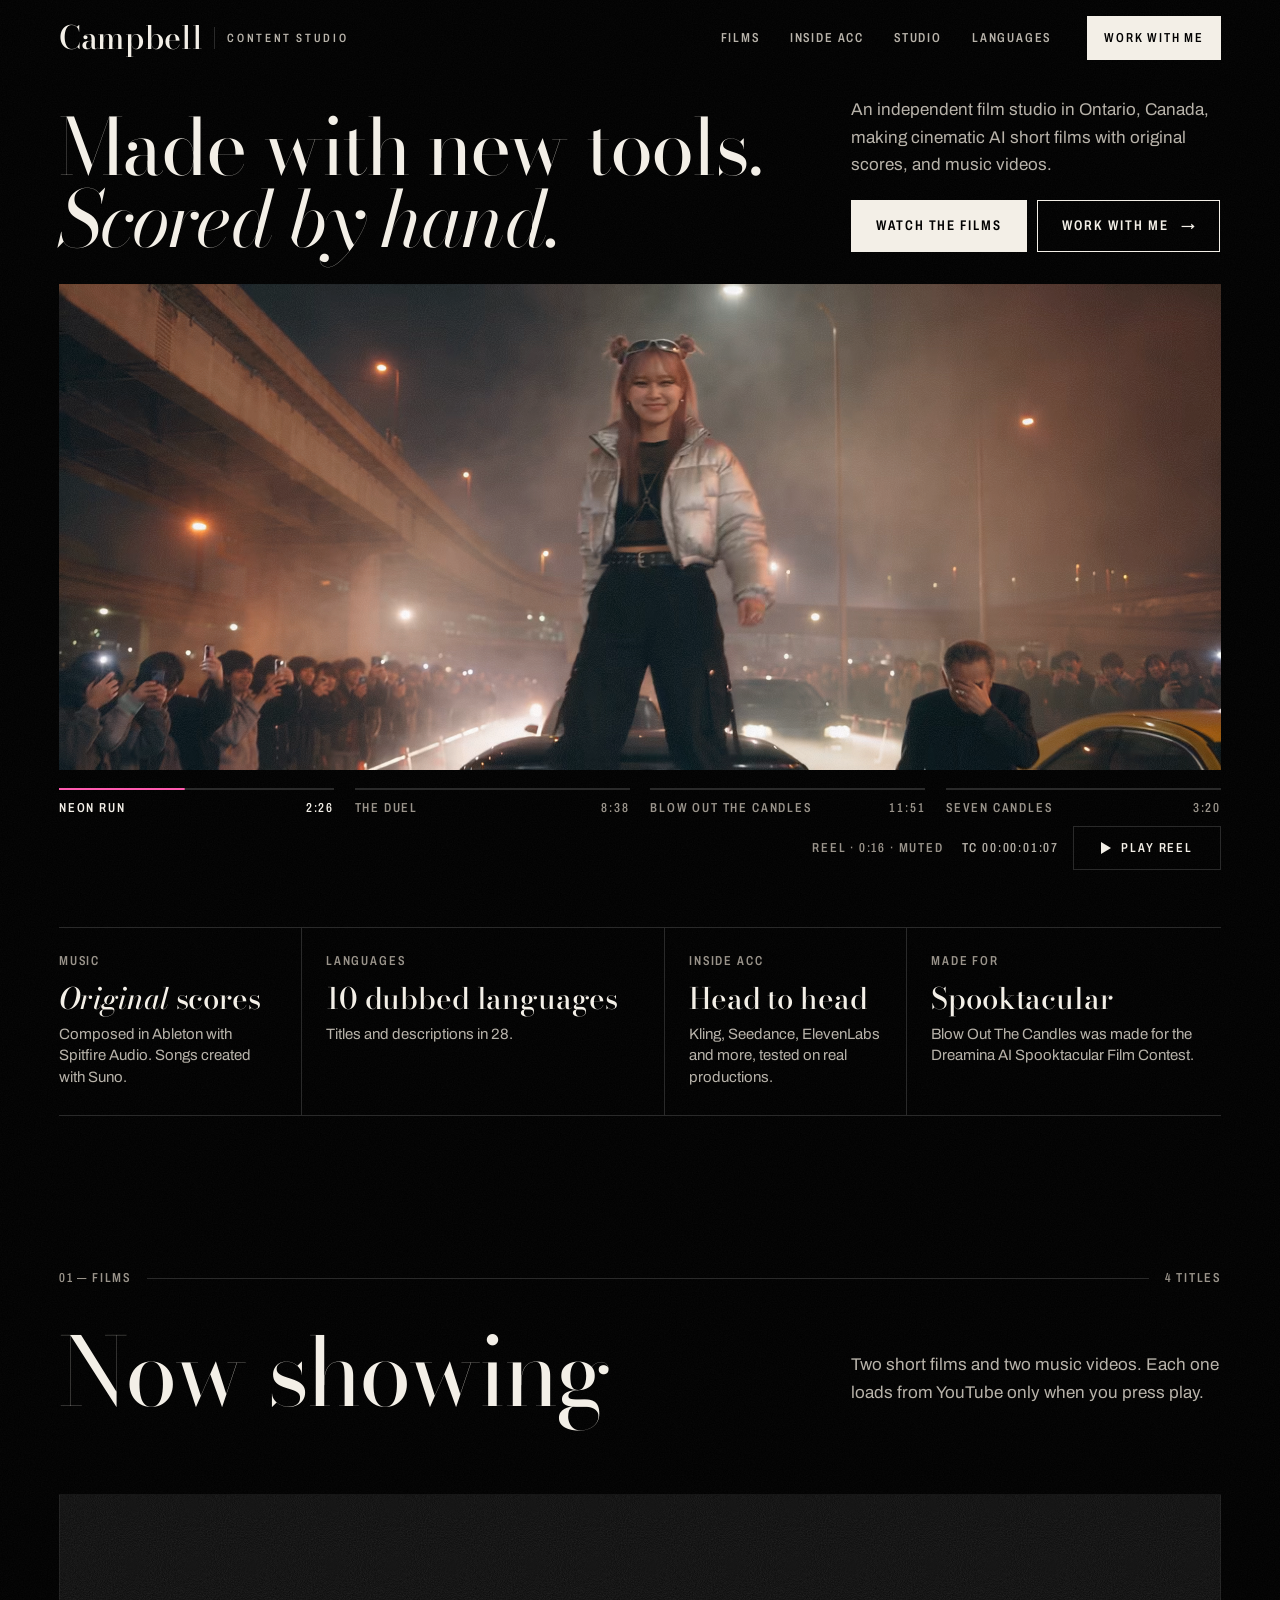
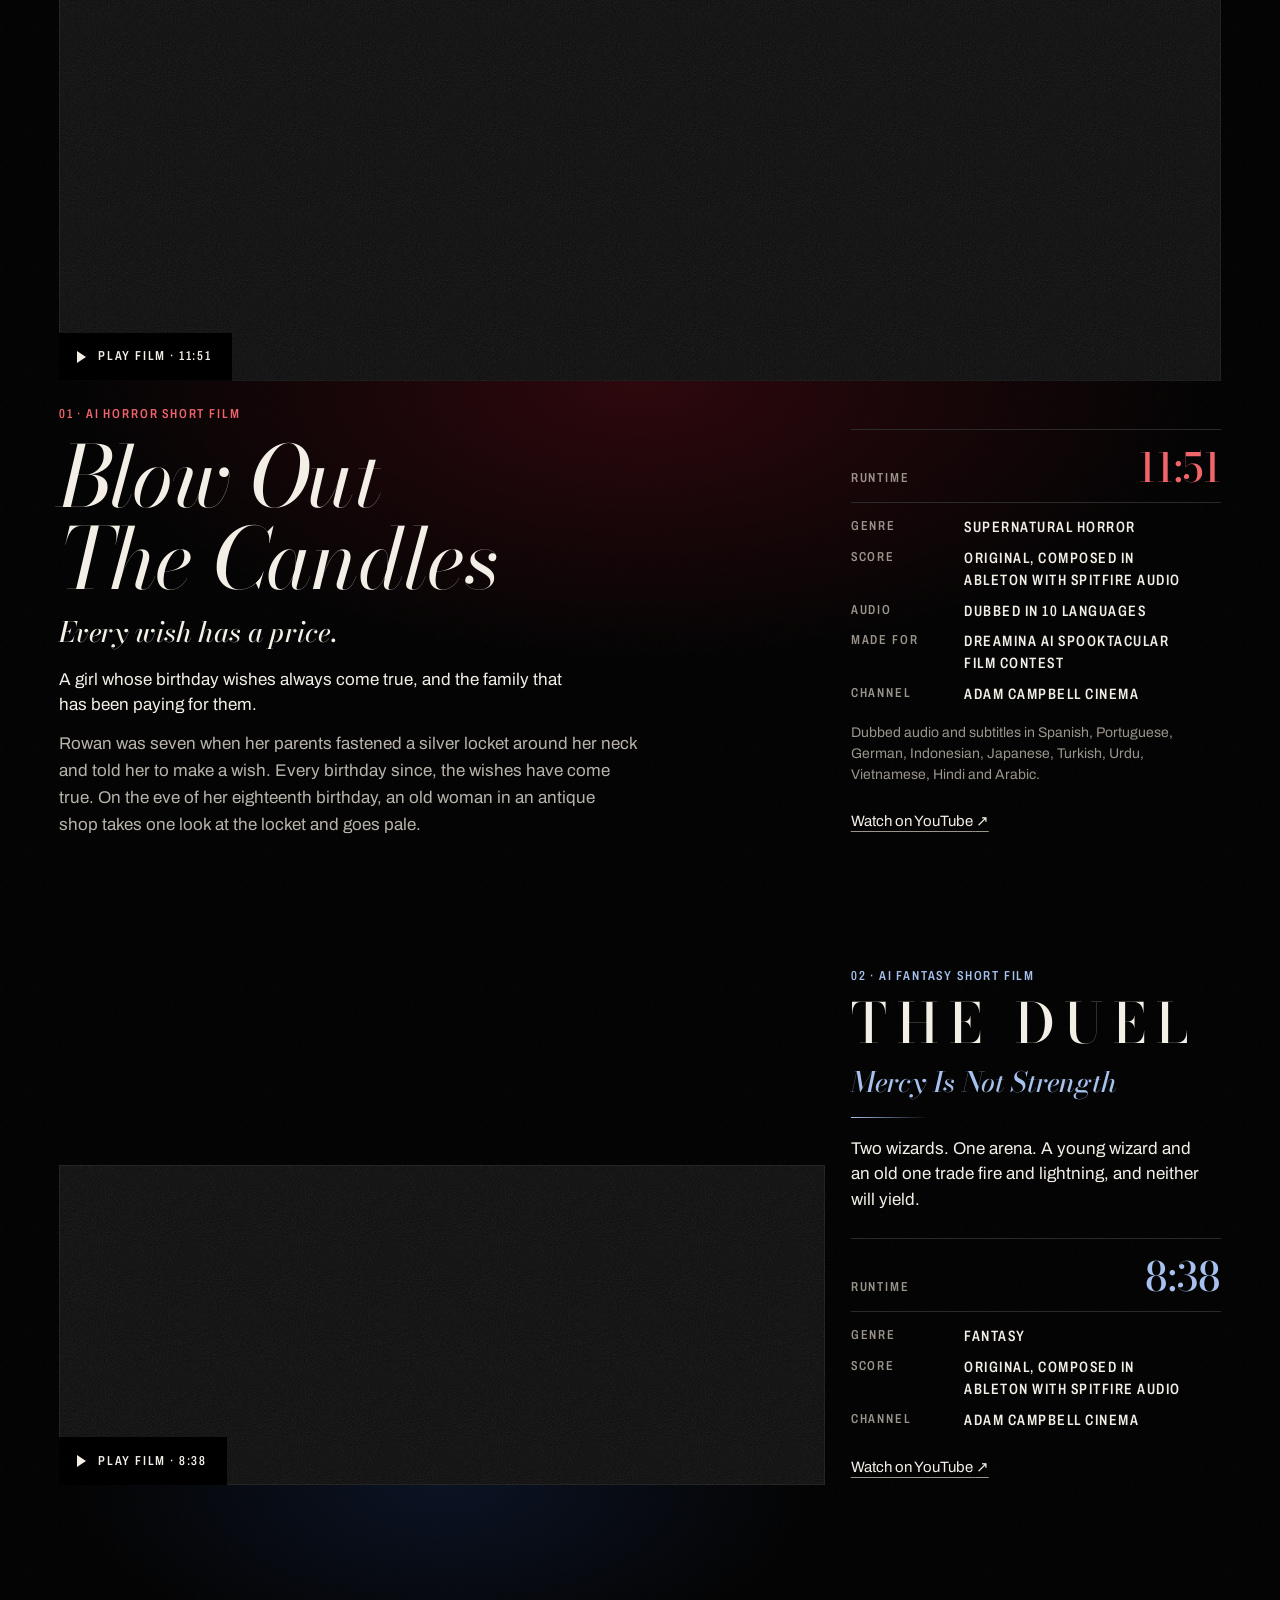
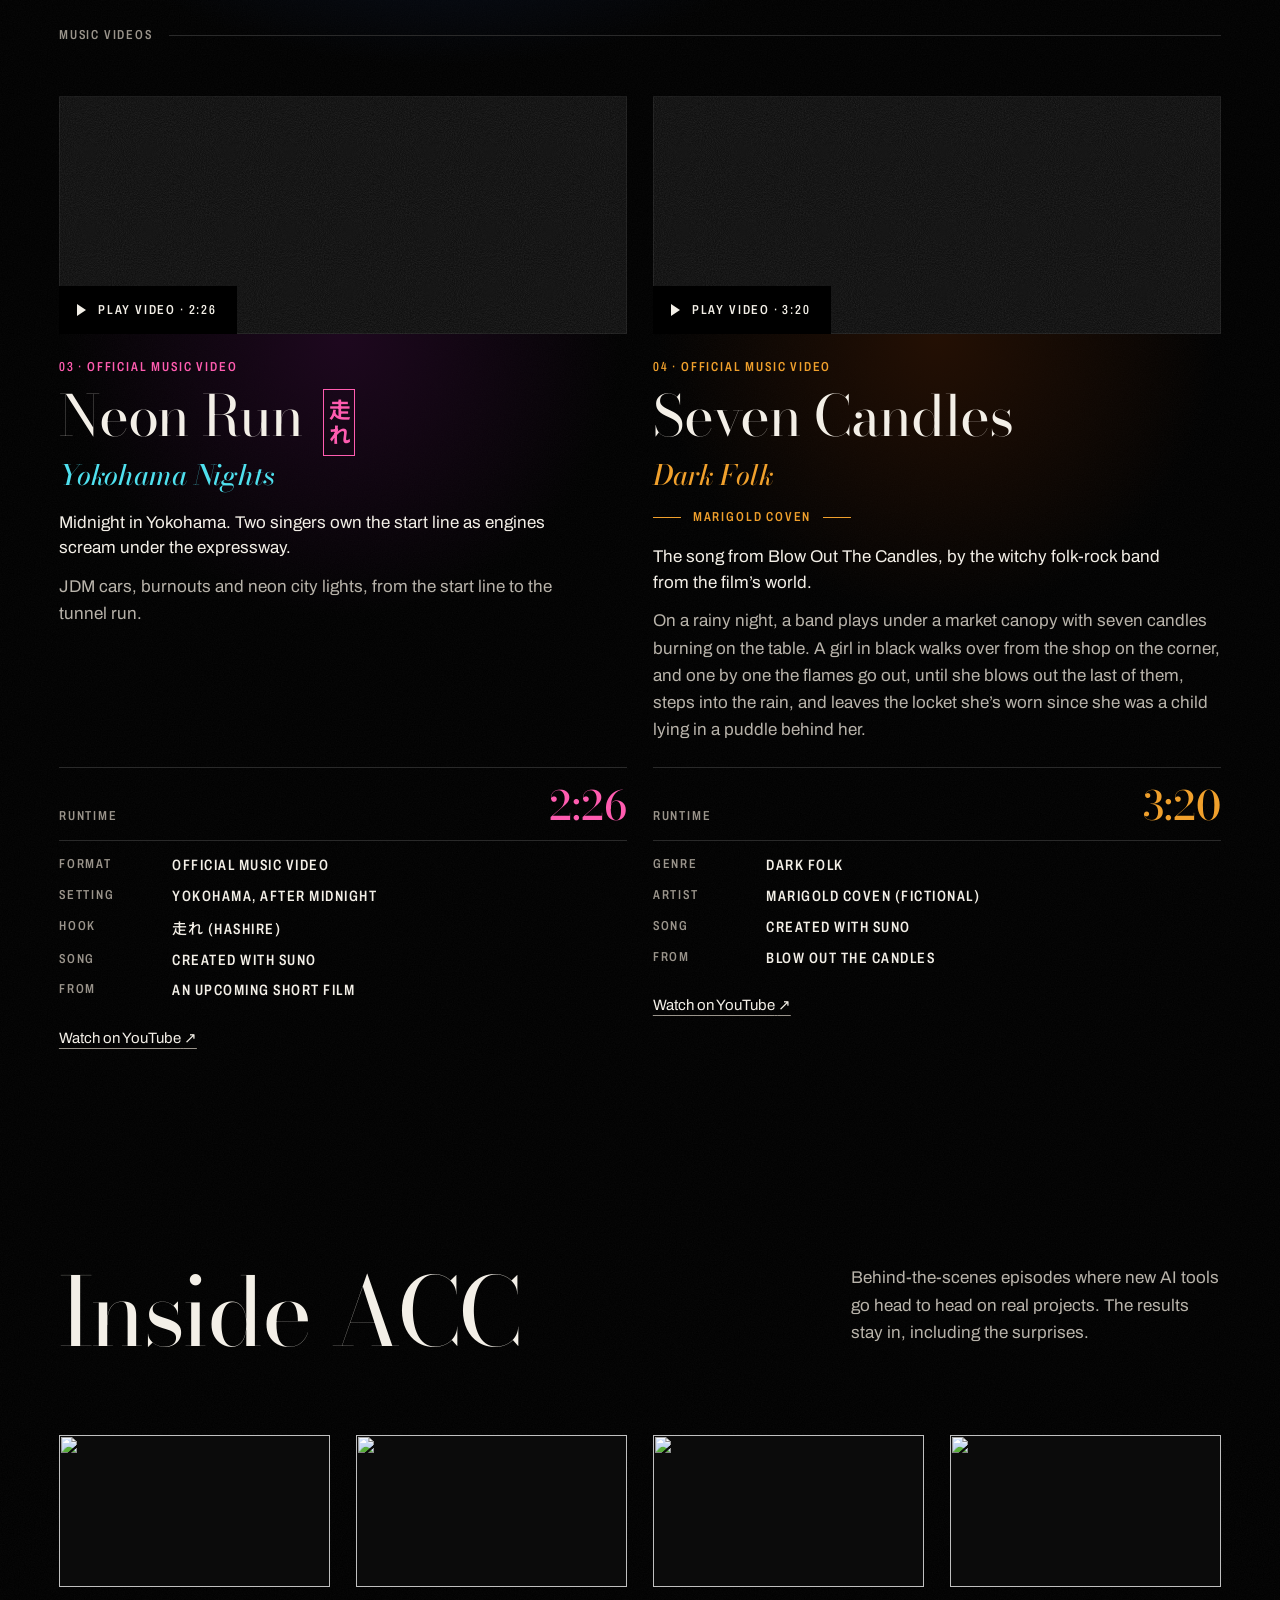
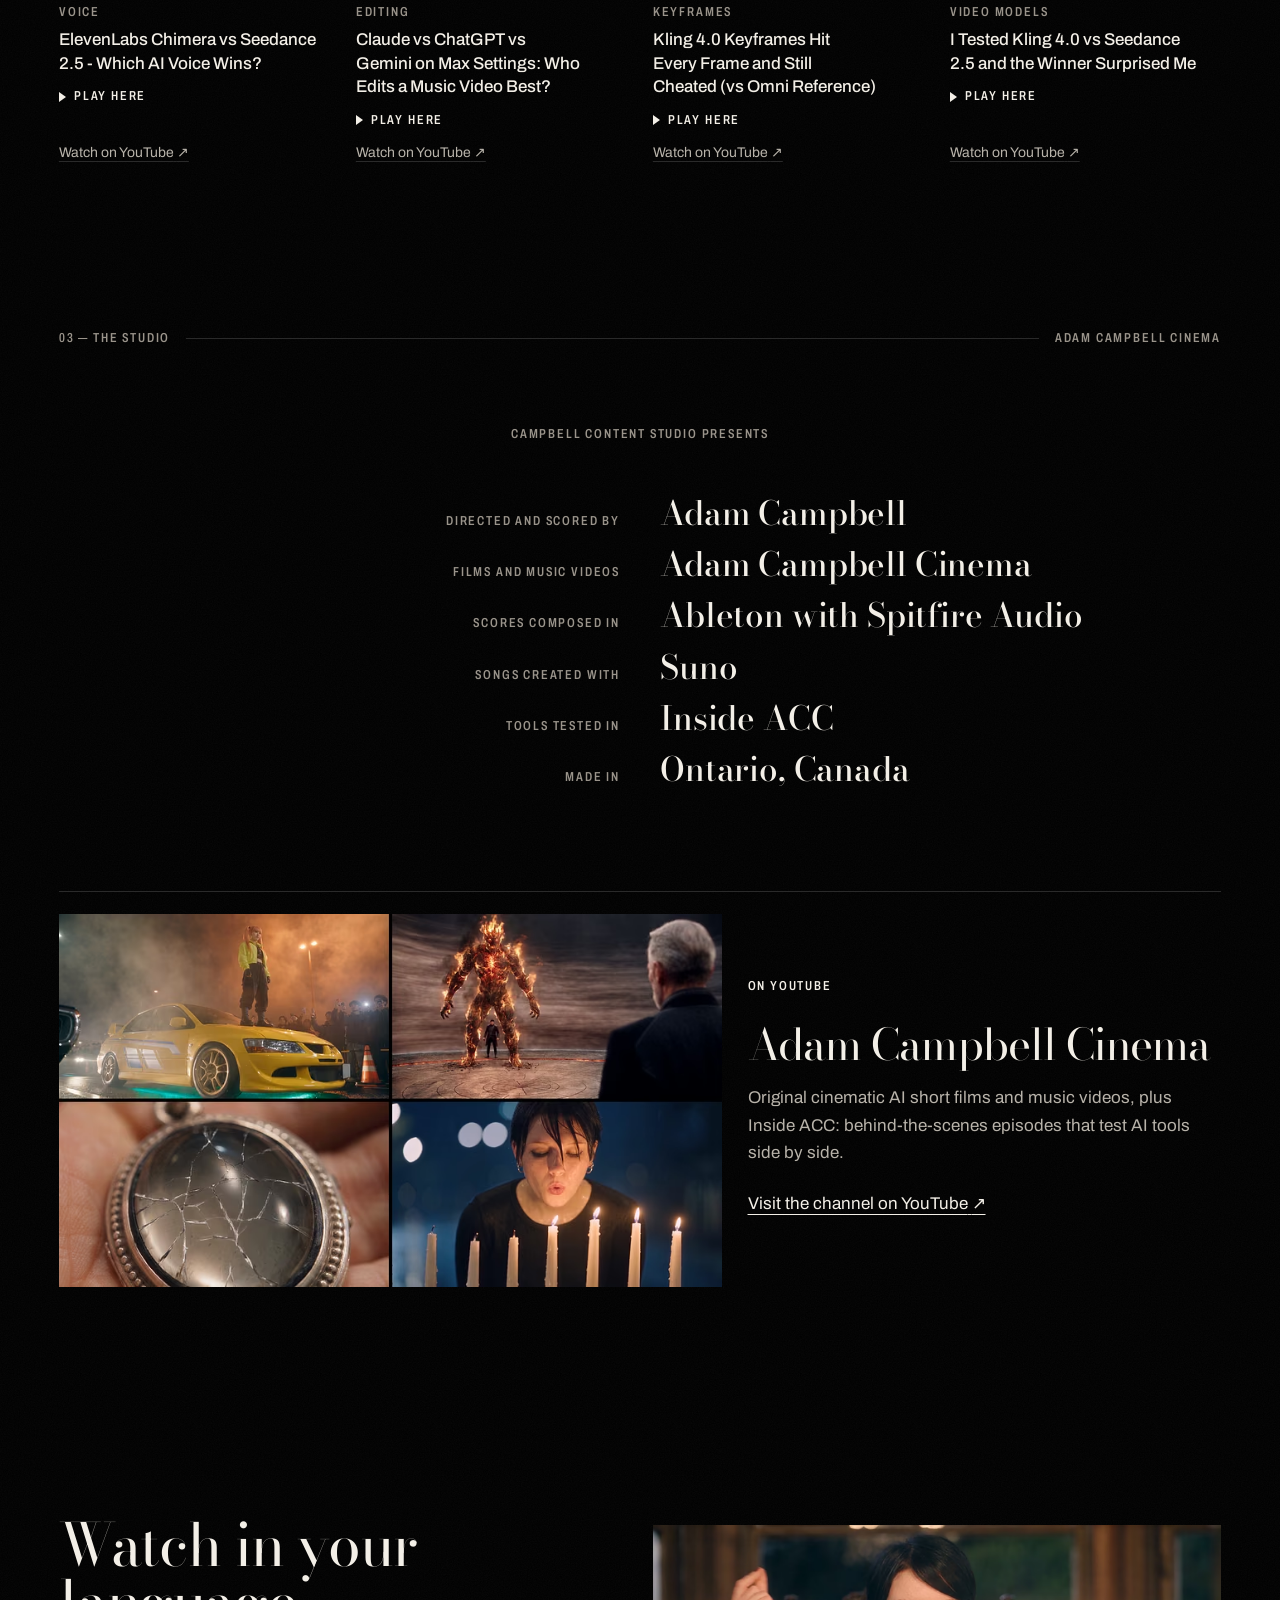
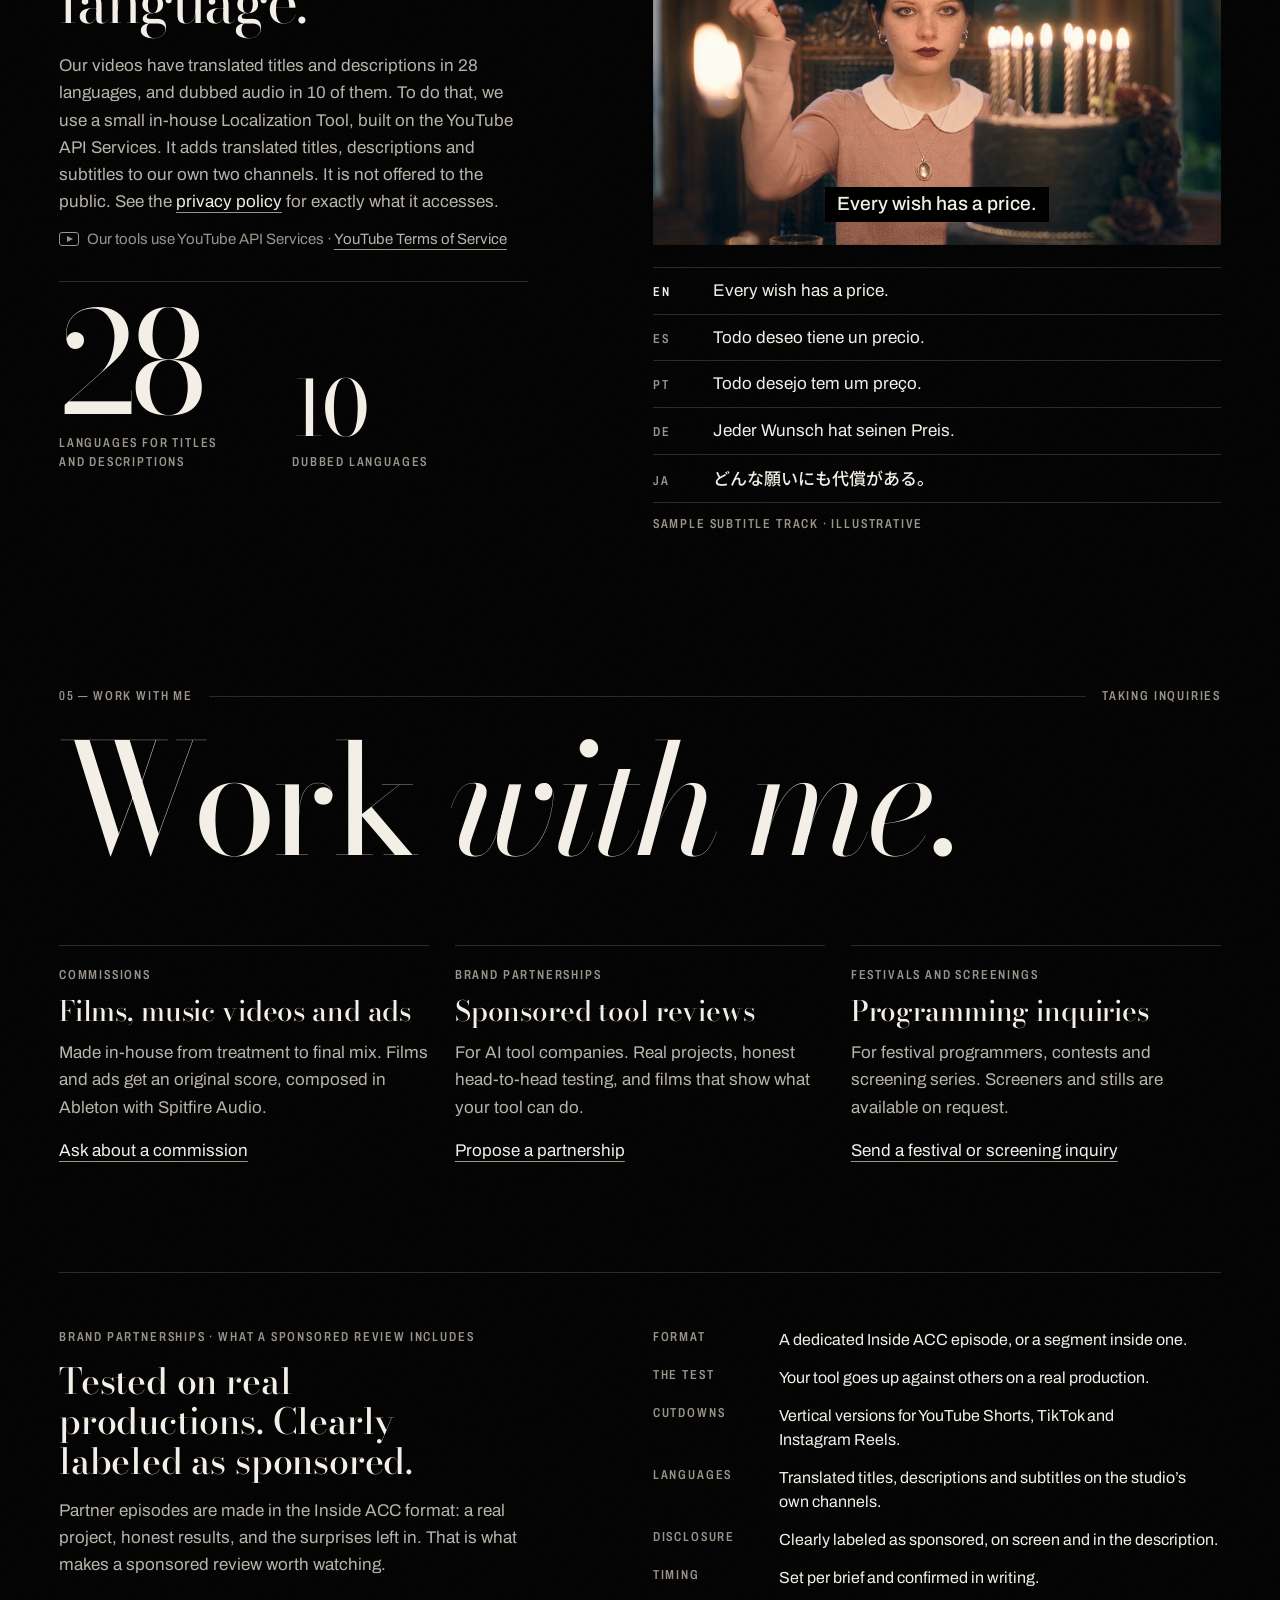
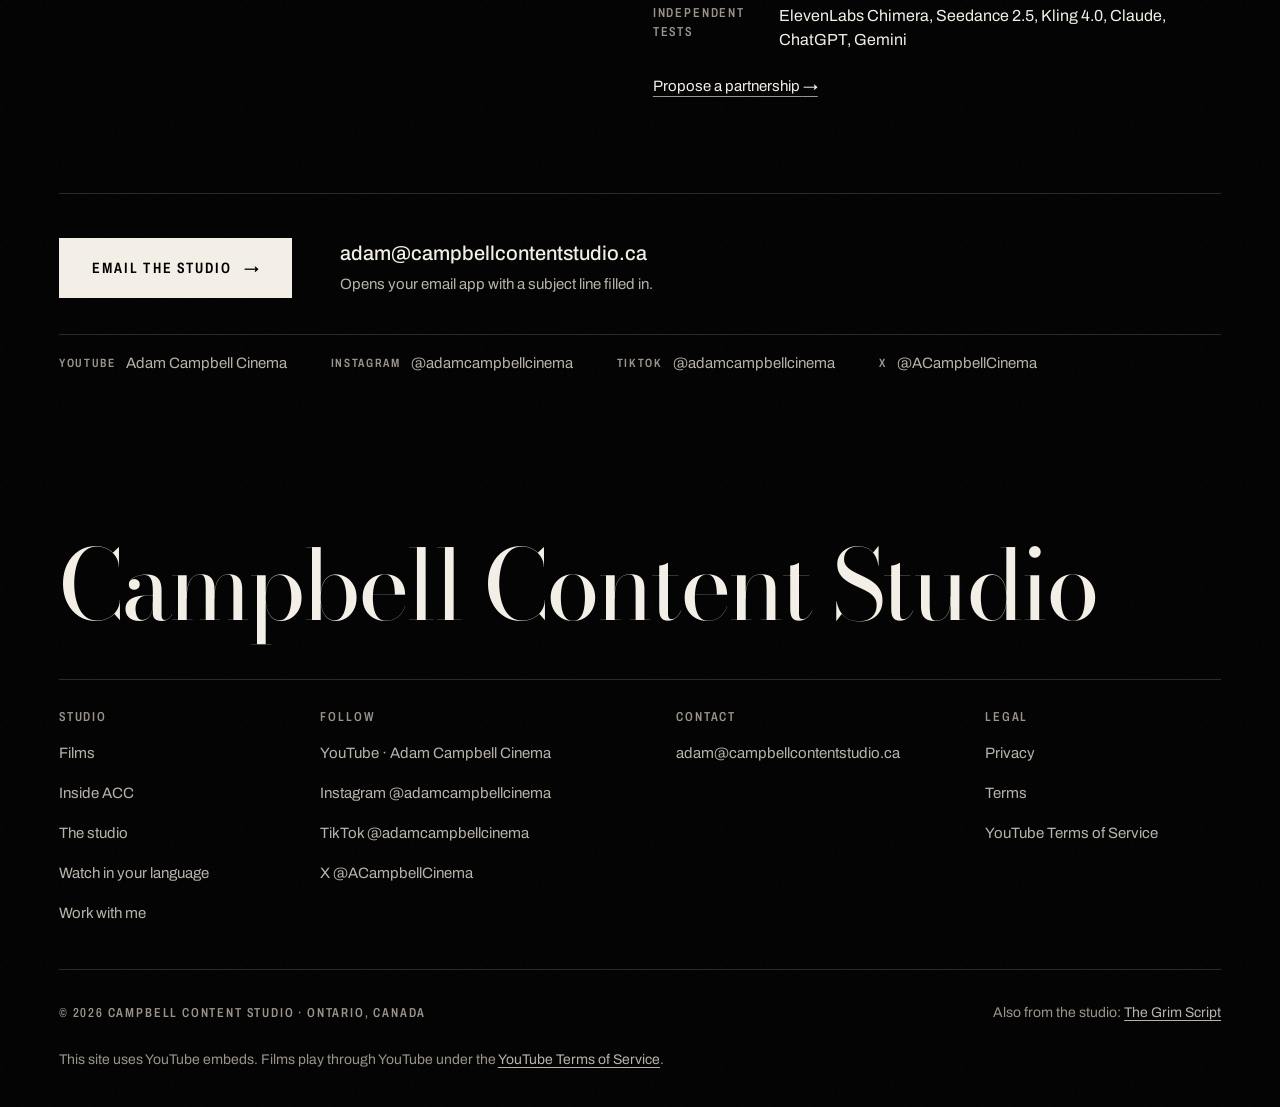
==== commit 945c639c: "Review fixes: restore Privacy and Terms exactly, harden the reel sound toggle Privacy and Terms are " ====
--- a/preview/index.html
+++ b/preview/index.html
@@ -225,7 +225,7 @@
       <div class="wrap facts reveal">
         <dl class="facts-grid">
           <div class="fact"><dt class="billing">Music</dt><dd class="v serif-m"><em>Original</em> scores</dd><dd class="n">Composed in Ableton with Spitfire Audio. Songs created with Suno.</dd></div>
-          <div class="fact"><dt class="billing">Languages</dt><dd class="v serif-m">10 dubbed languages</dd><dd class="n">Titles and descriptions in 28.</dd></div>
+          <div class="fact"><dt class="billing">Languages</dt><dd class="v serif-m">10 dubbed languages</dd><dd class="n">Titles and descriptions in&nbsp;28.</dd></div>
           <div class="fact"><dt class="billing">Inside ACC</dt><dd class="v serif-m">Head to head</dd><dd class="n">Kling, Seedance, ElevenLabs and more, tested on real productions.</dd></div>
           <div class="fact"><dt class="billing">Made for</dt><dd class="v serif-m">Spooktacular</dd><dd class="n">Blow Out The Candles was made for the Dreamina AI Spooktacular Film Contest.</dd></div>
         </dl>
--- a/preview/assets/css/site.css
+++ b/preview/assets/css/site.css
@@ -174,9 +174,10 @@
 .hero-screen{margin-top:clamp(24px,2.2vw,32px)}
 @media (max-width:899px){ .hero-screen{order:-1;margin-top:0} .hero-frame{aspect-ratio:4 / 3} }
 .hero-frame video{background:var(--gate);object-position:50% 36%}
-.sound-toggle{position:absolute;right:0;bottom:0;z-index:3;display:inline-flex;align-items:center;gap:10px;min-height:44px;padding:0 16px 0 14px;background:#000;color:var(--screen);transition:background .5s var(--ease-out),color .5s var(--ease-out)}
+.sound-toggle{position:absolute;right:0;bottom:0;z-index:3;display:inline-flex;align-items:center;justify-content:center;gap:10px;min-height:44px;min-width:8.5rem;padding:0 16px 0 14px;background:#000;color:var(--screen);transition:background .5s var(--ease-out),color .5s var(--ease-out)}
 .sound-toggle[hidden]{display:none}
-.sound-toggle:hover,.sound-toggle:focus-visible{background:var(--screen);color:#000}
+.sound-toggle:focus-visible{background:var(--screen);color:#000;outline:2px solid #000;outline-offset:-5px}
+@media (hover:hover){ .sound-toggle:hover{background:var(--screen);color:#000} }
 .sound-toggle svg{width:16px;height:16px;flex:none}
 .sound-toggle[data-state="off"] .ico-on,.sound-toggle[data-state="on"] .ico-off{display:none}
 .hero-frame .grain-in{animation:grain 1s steps(6) infinite}
@@ -247,7 +248,7 @@
   .fact:nth-child(n+3){border-top:1px solid var(--hairline)}
 }
 @media (min-width:900px){
-  .facts-grid{grid-template-columns:1fr 1fr 1fr 1.45fr;grid-template-rows:auto auto auto}
+  .facts-grid{grid-template-columns:1fr 1.5fr 1fr 1.3fr;grid-template-rows:auto auto auto}
   .fact{display:grid;grid-template-columns:1fr;grid-template-rows:subgrid;grid-row:span 3;row-gap:8px;padding:24px 24px 26px}
   .fact:first-child{padding-left:0}
   .fact + .fact{border-top:0;border-left:1px solid var(--hairline)}
@@ -500,7 +501,7 @@
 .foot-cols a{display:inline-flex;align-items:center;min-height:40px;color:var(--silver);text-decoration:none;font-size:.9375rem;line-height:1.4;overflow-wrap:anywhere}
 .foot-cols a:hover{color:var(--screen);text-decoration:underline;text-underline-offset:4px}
 @media (max-width:899px){ .foot-cols a{min-height:44px} }
-.foot-base{display:flex;flex-wrap:wrap;justify-content:space-between;gap:12px 28px;margin-top:36px;padding-top:20px;border-top:1px solid var(--hairline);color:var(--ash)}
+.foot-base{display:flex;flex-wrap:wrap;align-items:baseline;justify-content:space-between;gap:12px 28px;margin-top:36px;padding-top:20px;border-top:1px solid var(--hairline);color:var(--ash)}
 .foot-note{color:var(--ash);font-size:.875rem;max-width:44em}
 .foot-also{color:var(--ash);font-size:.875rem}
 .foot-also a{color:var(--silver);text-underline-offset:3px;display:inline-block;padding-block:12px}
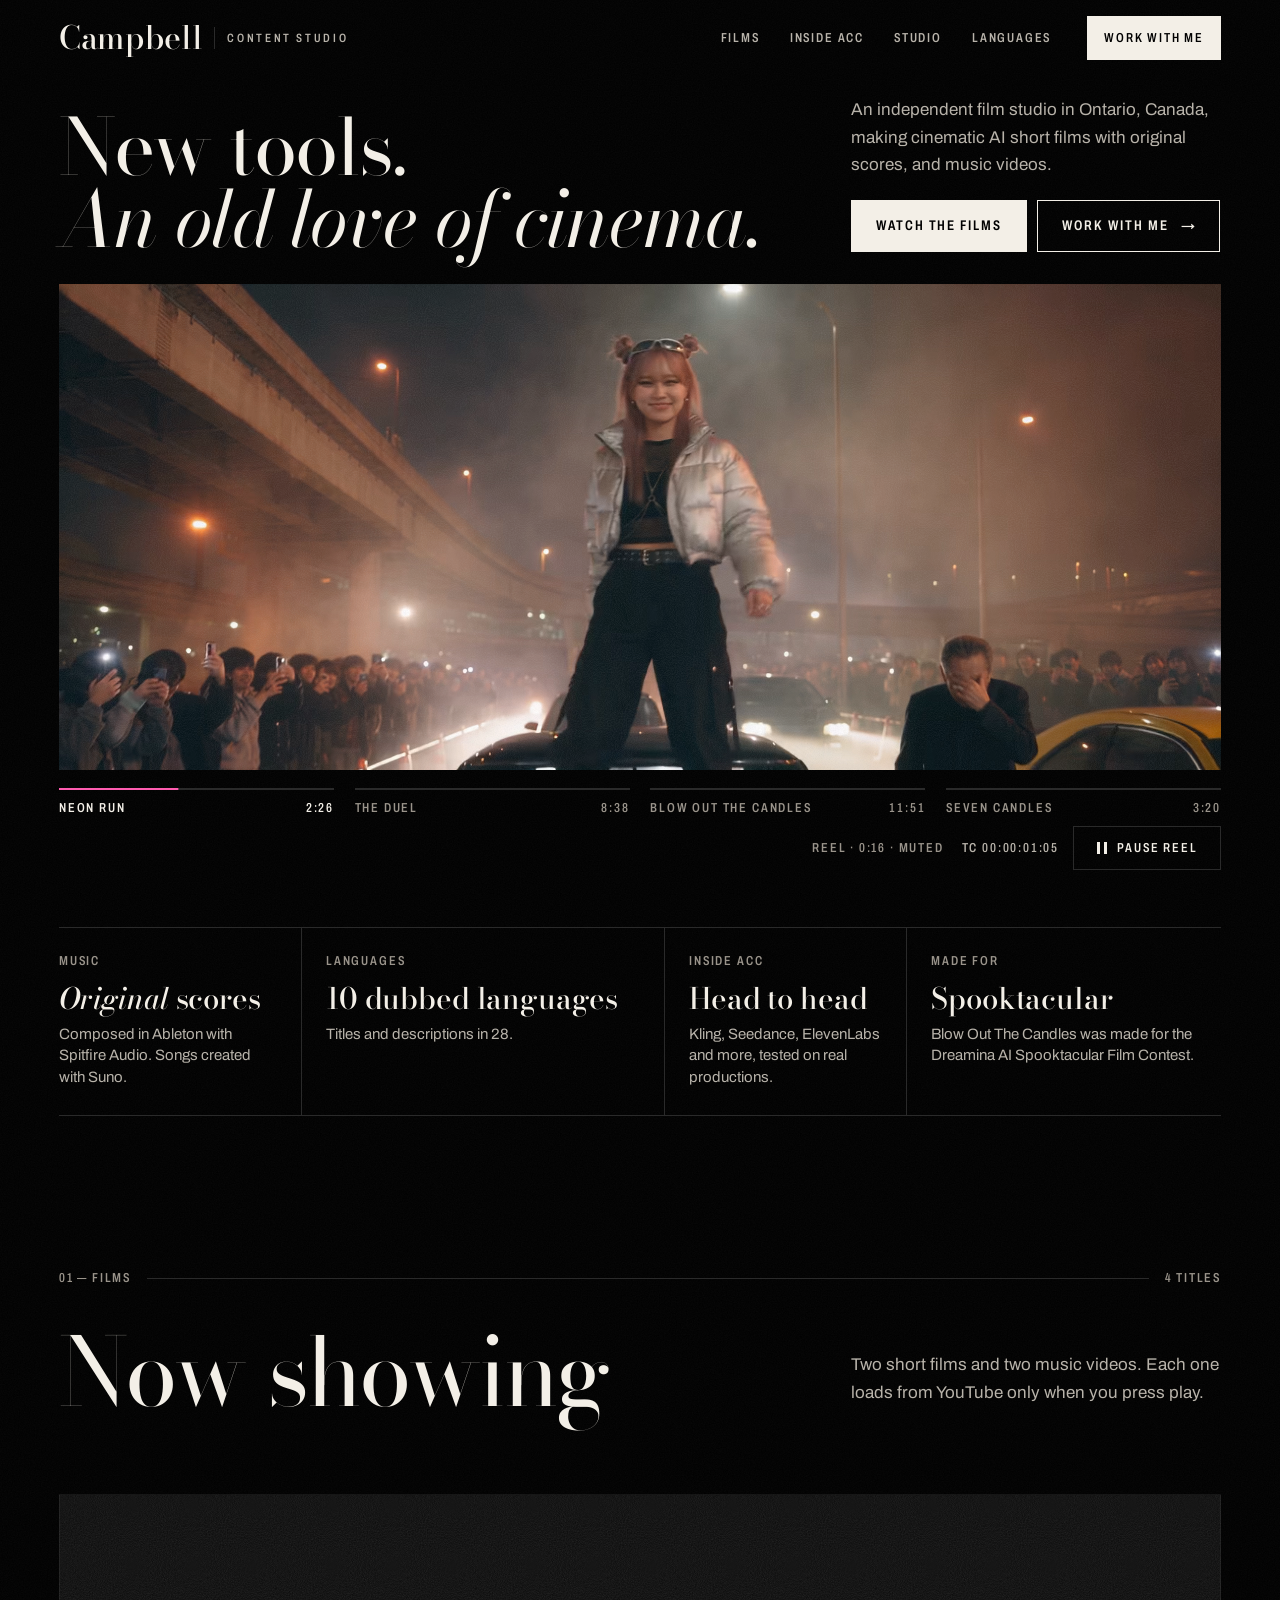
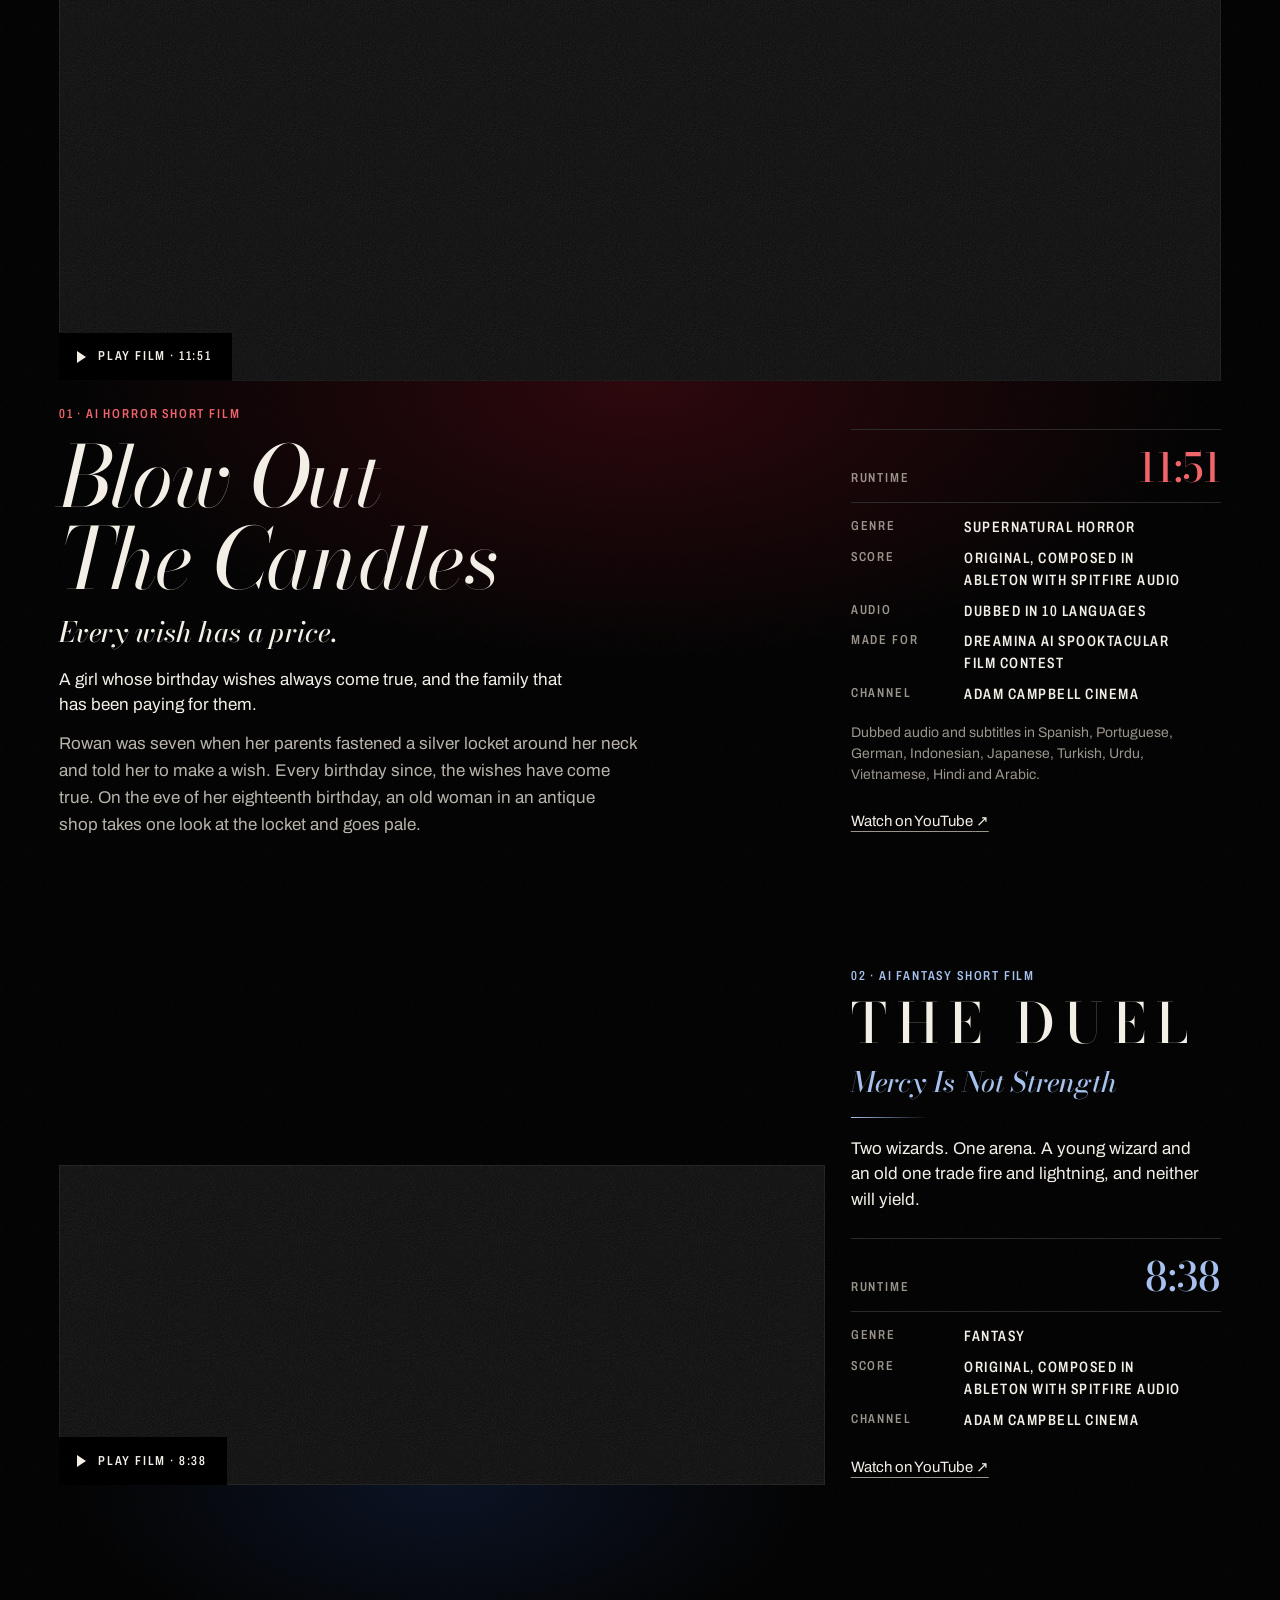
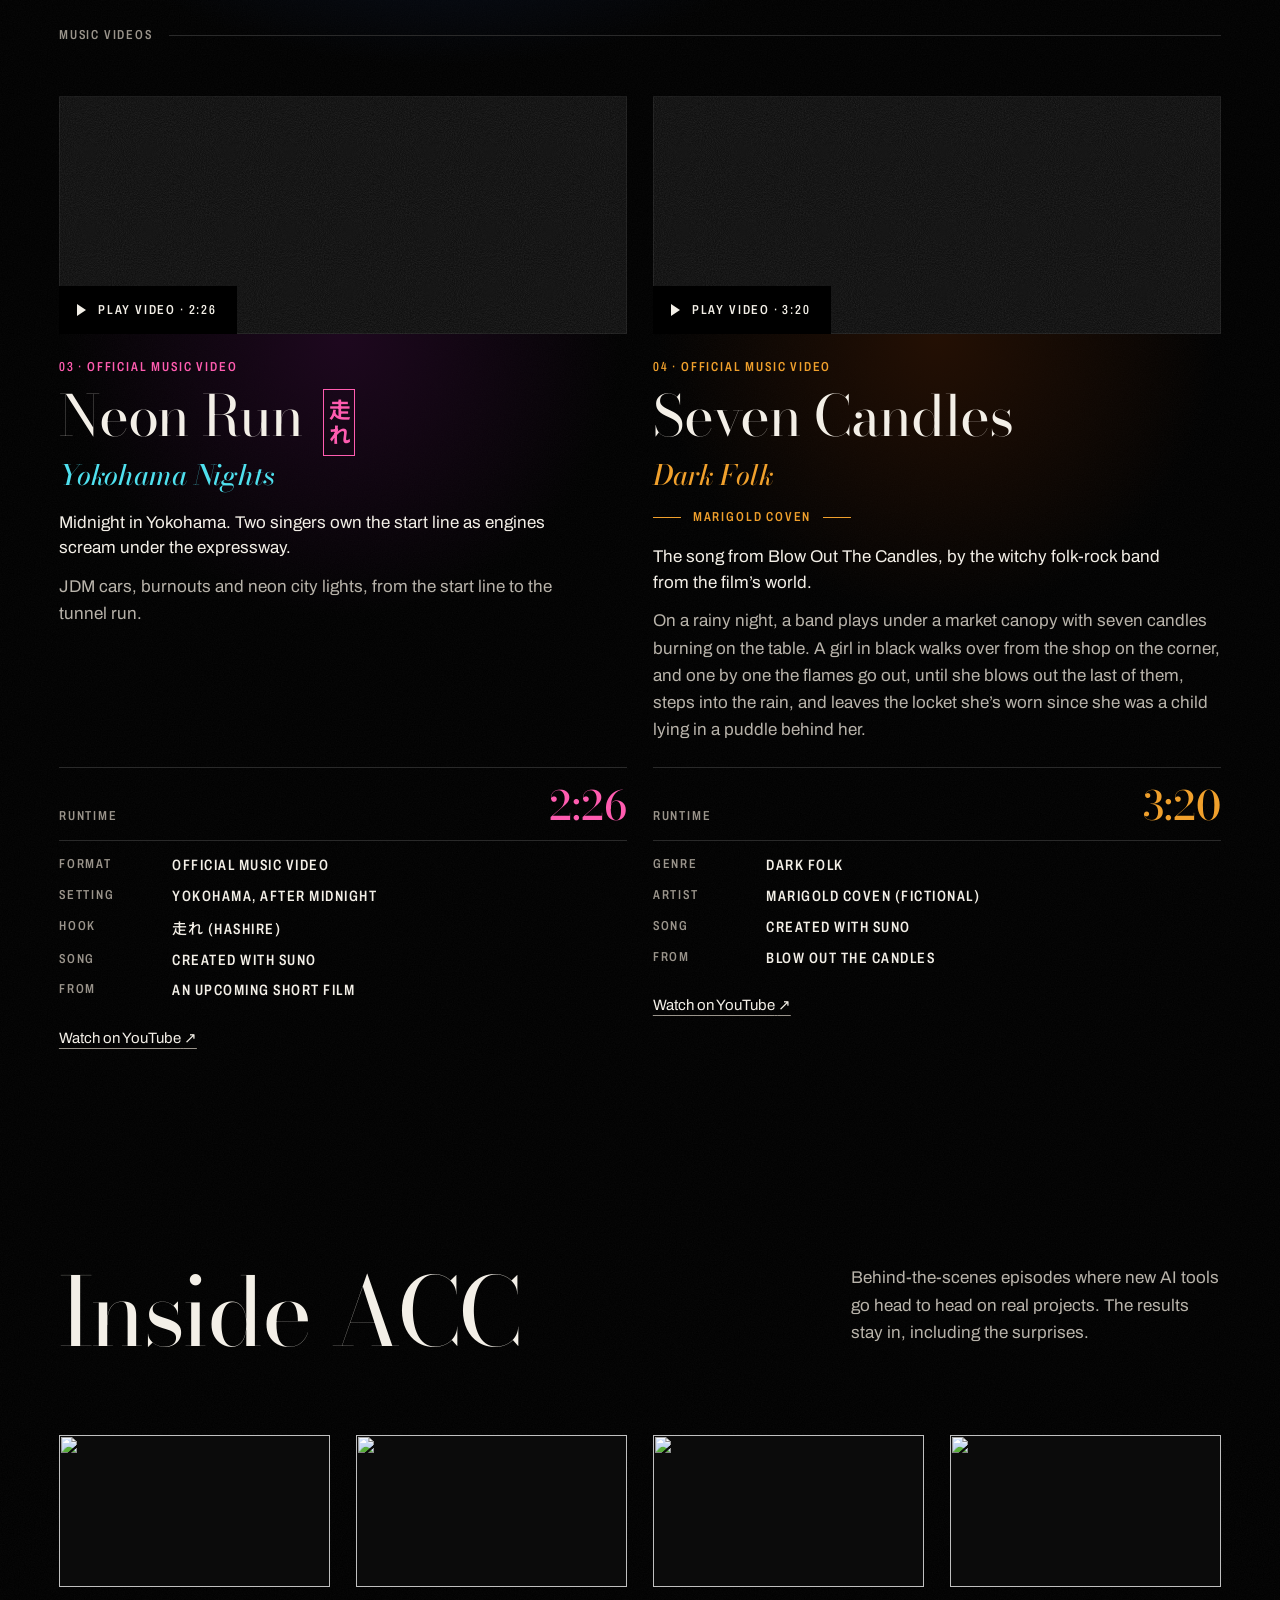
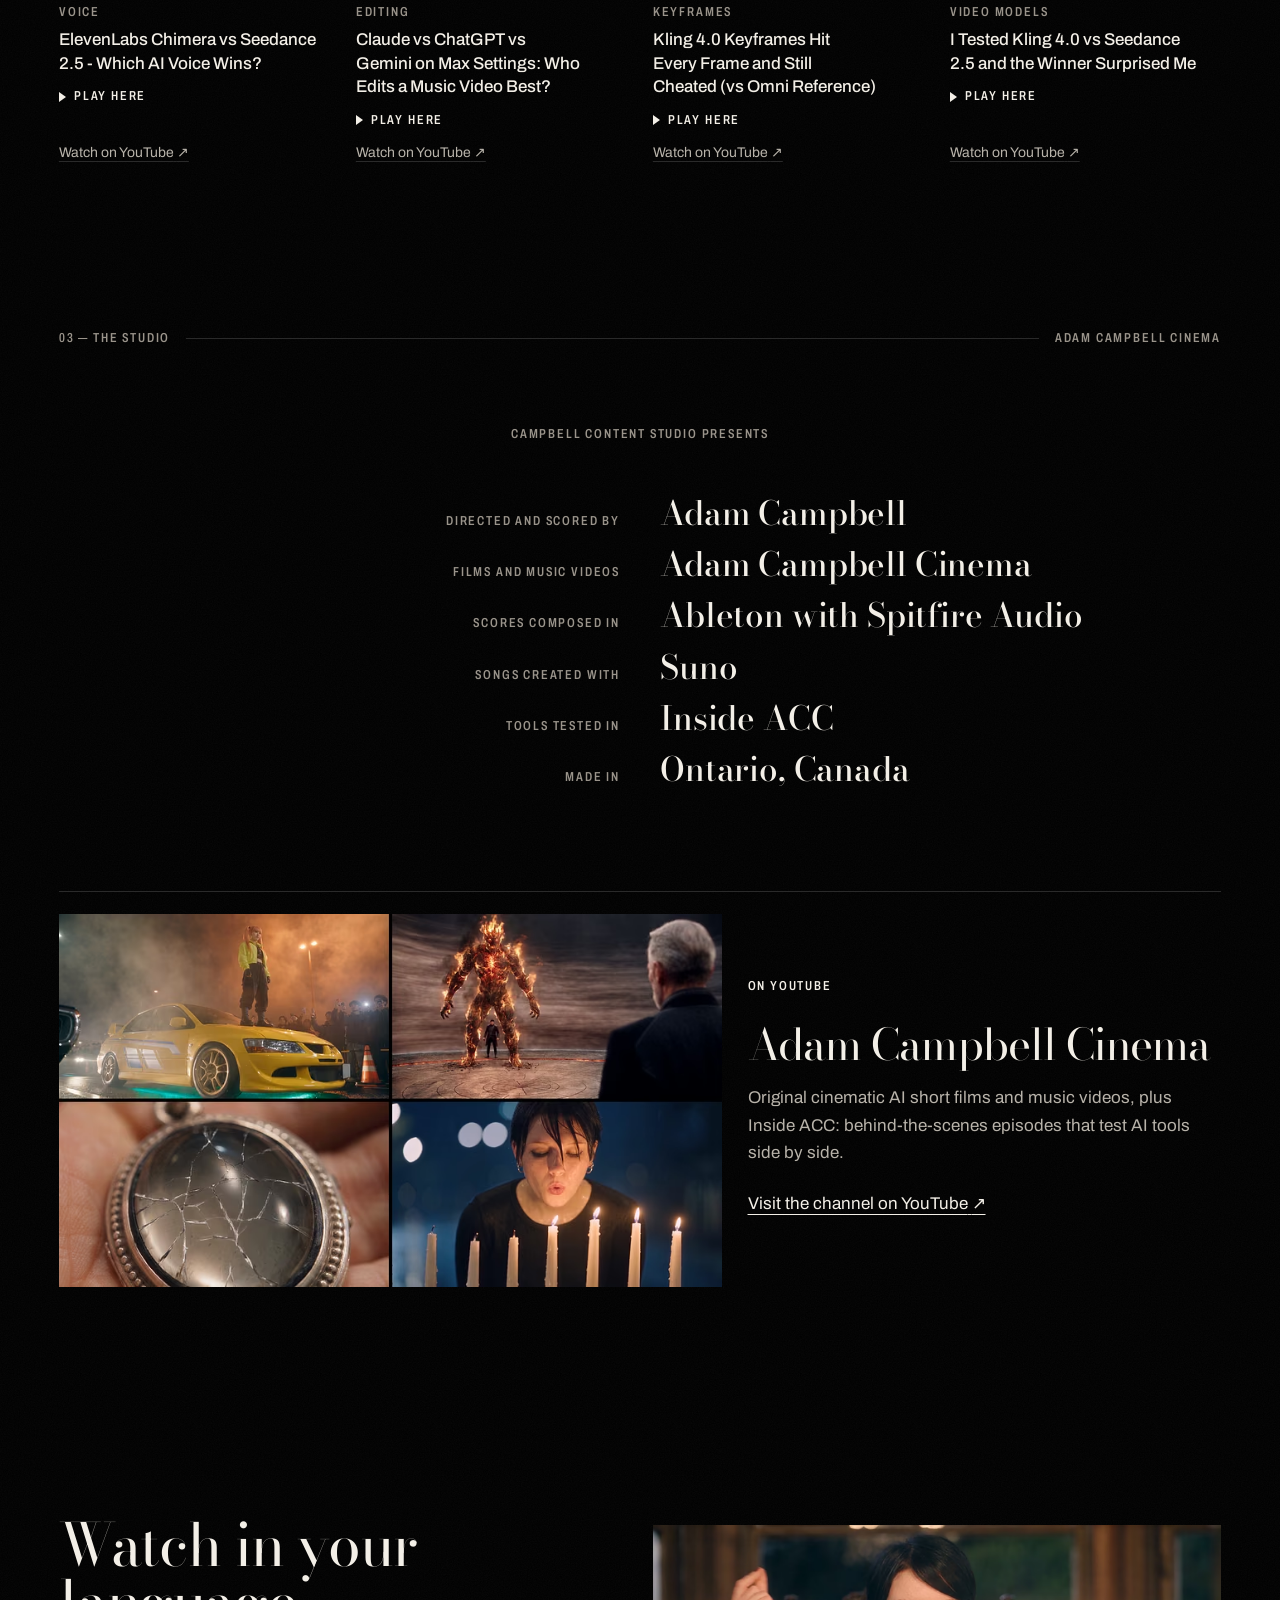
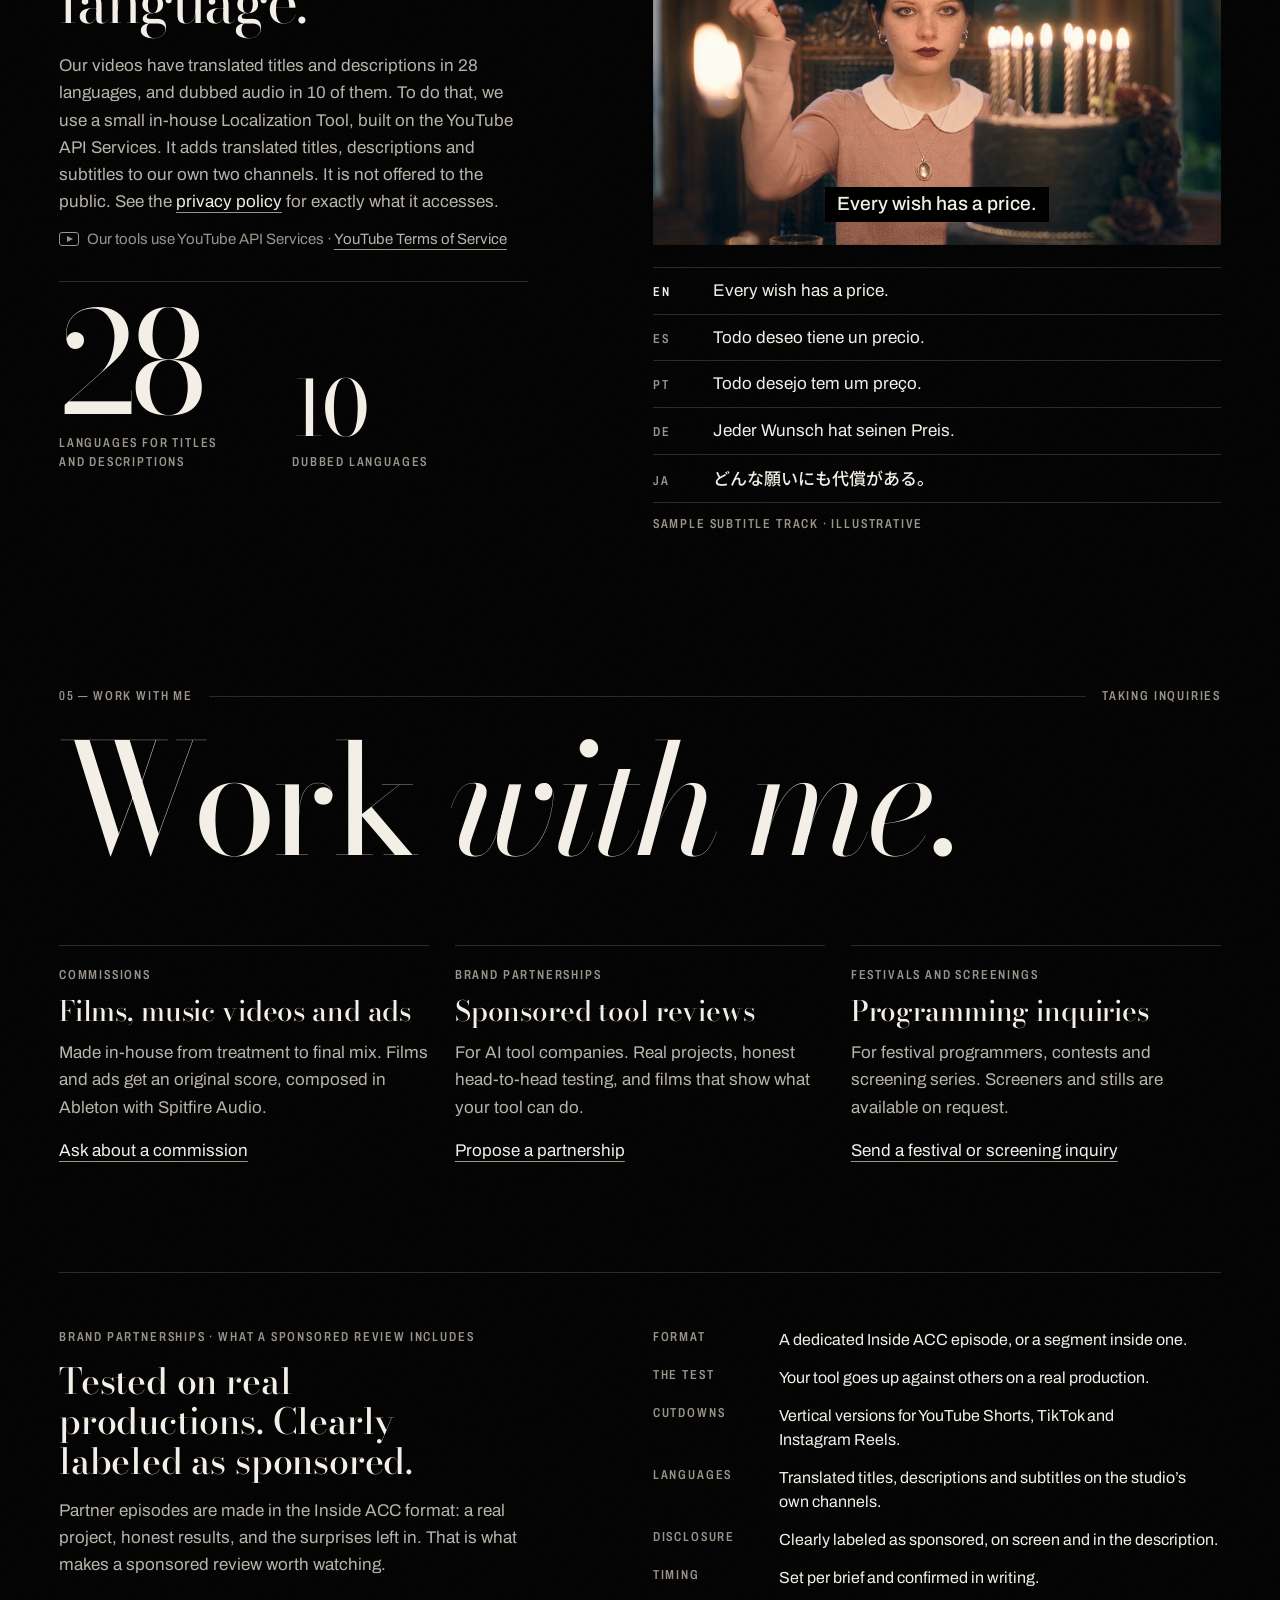
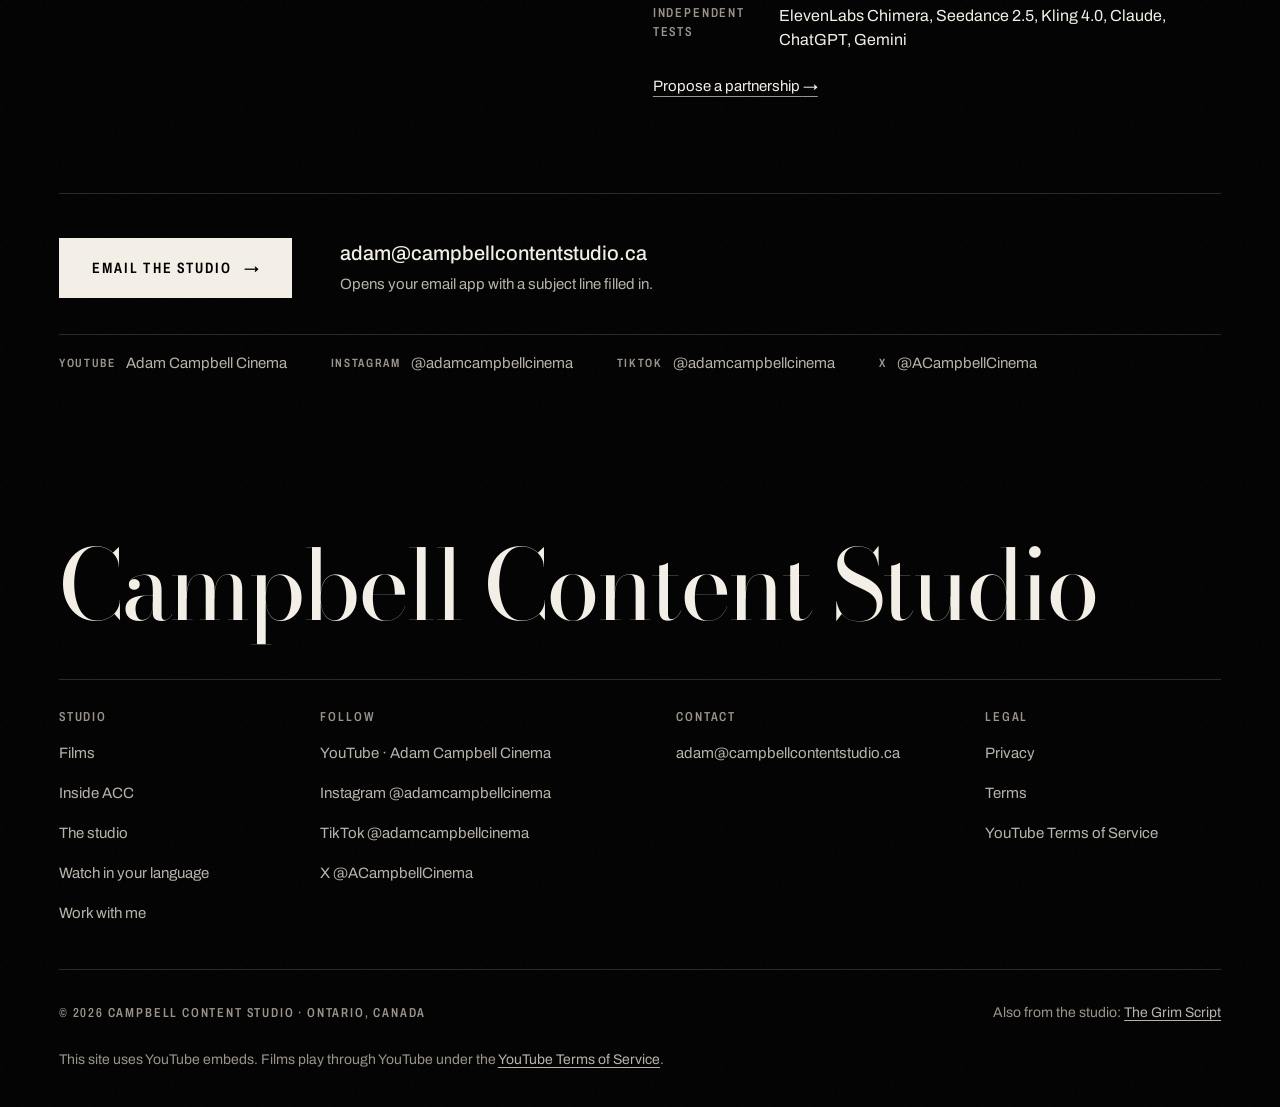
==== commit 83cbca26: "Hero headline: "New tools. An old love of cinema." Update the page title, search description and sha" ====
--- a/preview/index.html
+++ b/preview/index.html
@@ -6,29 +6,29 @@
 <!-- PREVIEW-ONLY -->
 <meta name="robots" content="noindex, nofollow">
 <!-- /PREVIEW-ONLY -->
-<title>Campbell Content Studio | Cinematic AI Films, Scored by Hand</title>
-<meta name="description" content="Campbell Content Studio is an independent AI film studio in Ontario, Canada, making cinematic short films with original scores, and music videos.">
+<title>Campbell Content Studio | New tools. An old love of cinema.</title>
+<meta name="description" content="New tools. An old love of cinema. Campbell Content Studio makes cinematic AI short films with original scores, and music videos, in Ontario, Canada.">
 <link rel="canonical" href="https://campbellcontentstudio.ca/">
 <meta name="theme-color" content="#000000">
 <meta name="color-scheme" content="dark">
 
 <meta property="og:type" content="website">
 <meta property="og:site_name" content="Campbell Content Studio">
-<meta property="og:title" content="Campbell Content Studio | Cinematic AI Films, Scored by Hand">
-<meta property="og:description" content="Cinematic AI short films and music videos from an independent studio in Ontario, Canada. Made with new tools. Scored by hand.">
+<meta property="og:title" content="Campbell Content Studio | New tools. An old love of cinema.">
+<meta property="og:description" content="Cinematic AI short films and music videos from an independent studio in Ontario, Canada. New tools. An old love of cinema.">
 <meta property="og:url" content="https://campbellcontentstudio.ca/">
 <meta property="og:image" content="https://campbellcontentstudio.ca/assets/img/og-image.jpg">
 <meta property="og:image:type" content="image/jpeg">
 <meta property="og:image:width" content="1200">
 <meta property="og:image:height" content="630">
-<meta property="og:image:alt" content="Campbell Content Studio: Made with new tools. Scored by hand. Rowan smiles with her eyes closed over lit birthday candles.">
+<meta property="og:image:alt" content="Campbell Content Studio: New tools. An old love of cinema. Rowan smiles with her eyes closed over lit birthday candles.">
 <meta property="og:locale" content="en_CA">
 <meta name="twitter:card" content="summary_large_image">
 <meta name="twitter:site" content="@ACampbellCinema">
-<meta name="twitter:title" content="Campbell Content Studio | Cinematic AI Films, Scored by Hand">
-<meta name="twitter:description" content="Cinematic AI short films and music videos from an independent studio in Ontario, Canada. Made with new tools. Scored by hand.">
+<meta name="twitter:title" content="Campbell Content Studio | New tools. An old love of cinema.">
+<meta name="twitter:description" content="Cinematic AI short films and music videos from an independent studio in Ontario, Canada. New tools. An old love of cinema.">
 <meta name="twitter:image" content="https://campbellcontentstudio.ca/assets/img/og-image.jpg">
-<meta name="twitter:image:alt" content="Campbell Content Studio: Made with new tools. Scored by hand. Rowan smiles with her eyes closed over lit birthday candles.">
+<meta name="twitter:image:alt" content="Campbell Content Studio: New tools. An old love of cinema. Rowan smiles with her eyes closed over lit birthday candles.">
 
 <link rel="icon" href="favicon.ico" sizes="48x48">
 <link rel="icon" href="favicon.svg" type="image/svg+xml">
@@ -190,7 +190,7 @@
     <!-- ================= HERO ================= -->
     <section class="hero" id="top" aria-labelledby="hero-title">
       <div class="wrap grid hero-lockup">
-        <h1 id="hero-title" class="display">Made with new tools. <em>Scored by hand.</em></h1>
+        <h1 id="hero-title" class="display">New tools. <em>An old love of cinema.</em></h1>
         <div class="hero-side">
           <p>An independent film studio in Ontario, Canada, making cinematic AI short films with original scores, and music videos.</p>
           <div class="ctas">
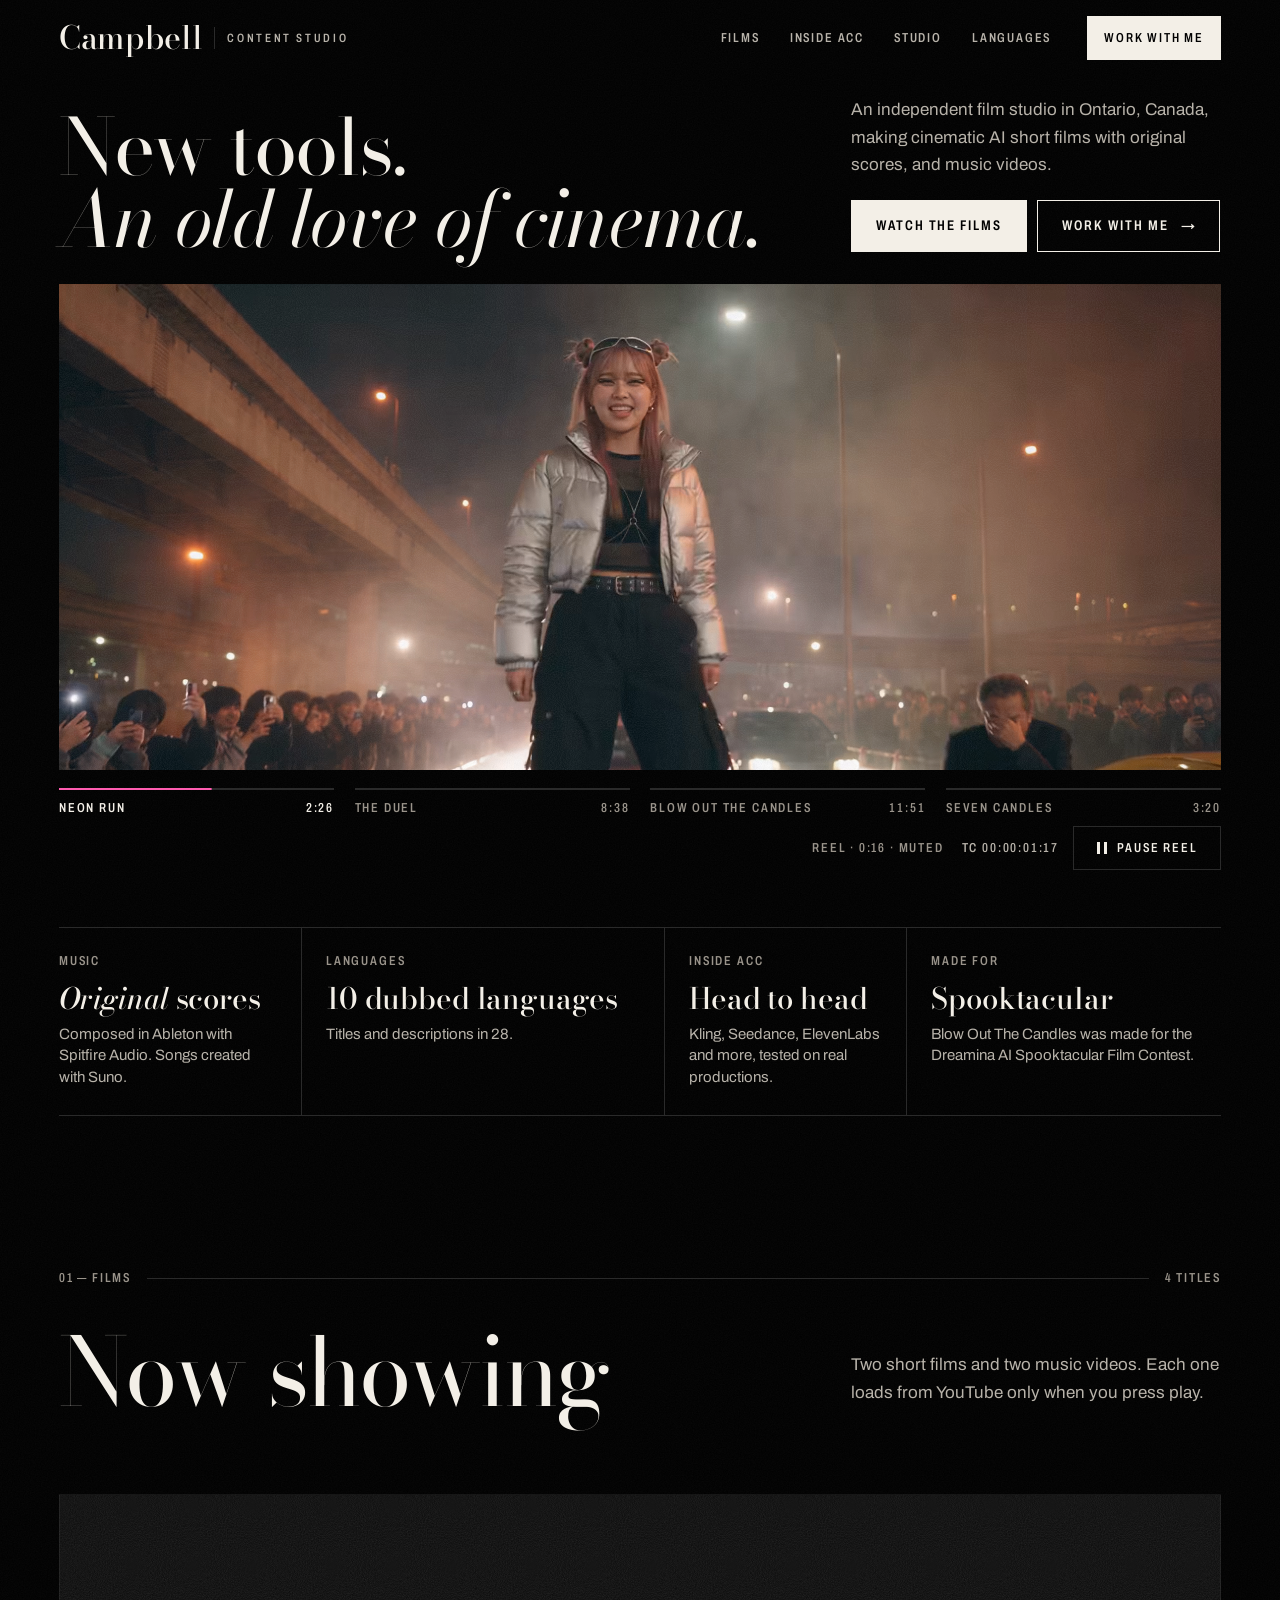
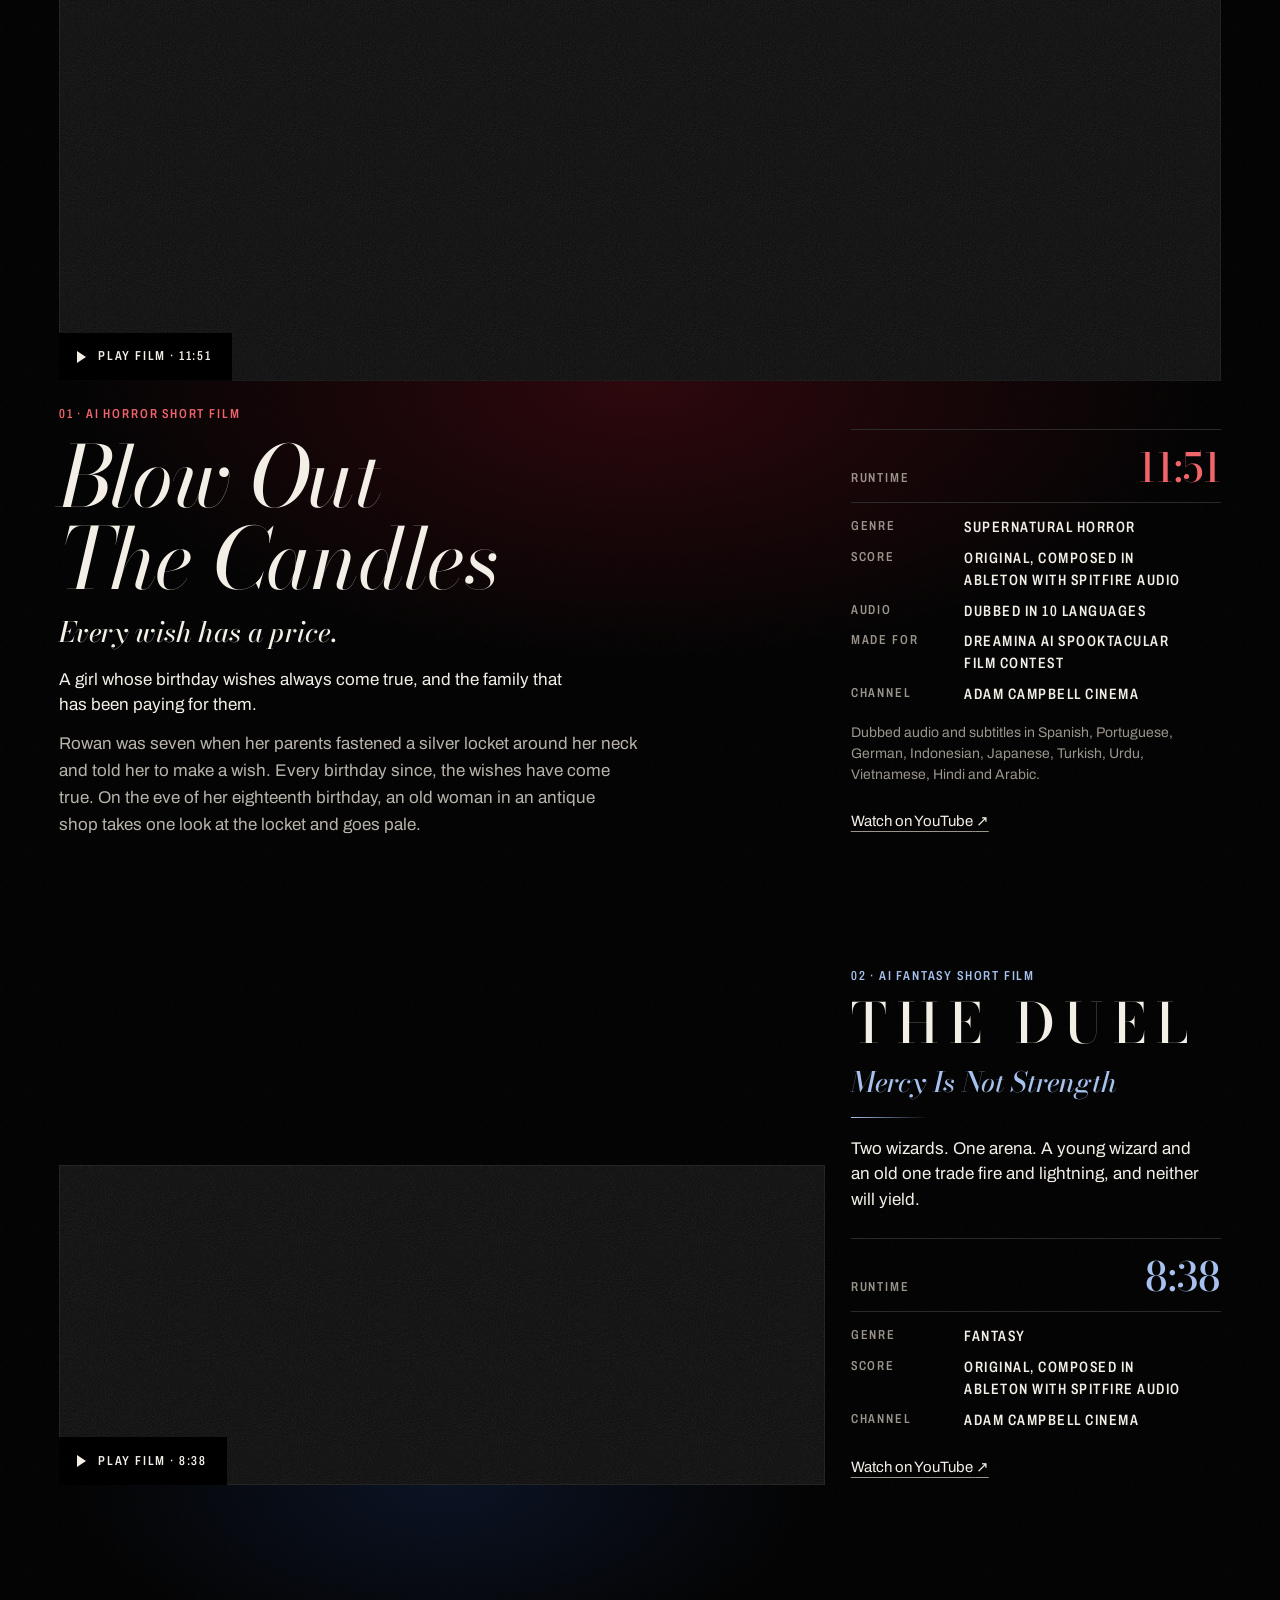
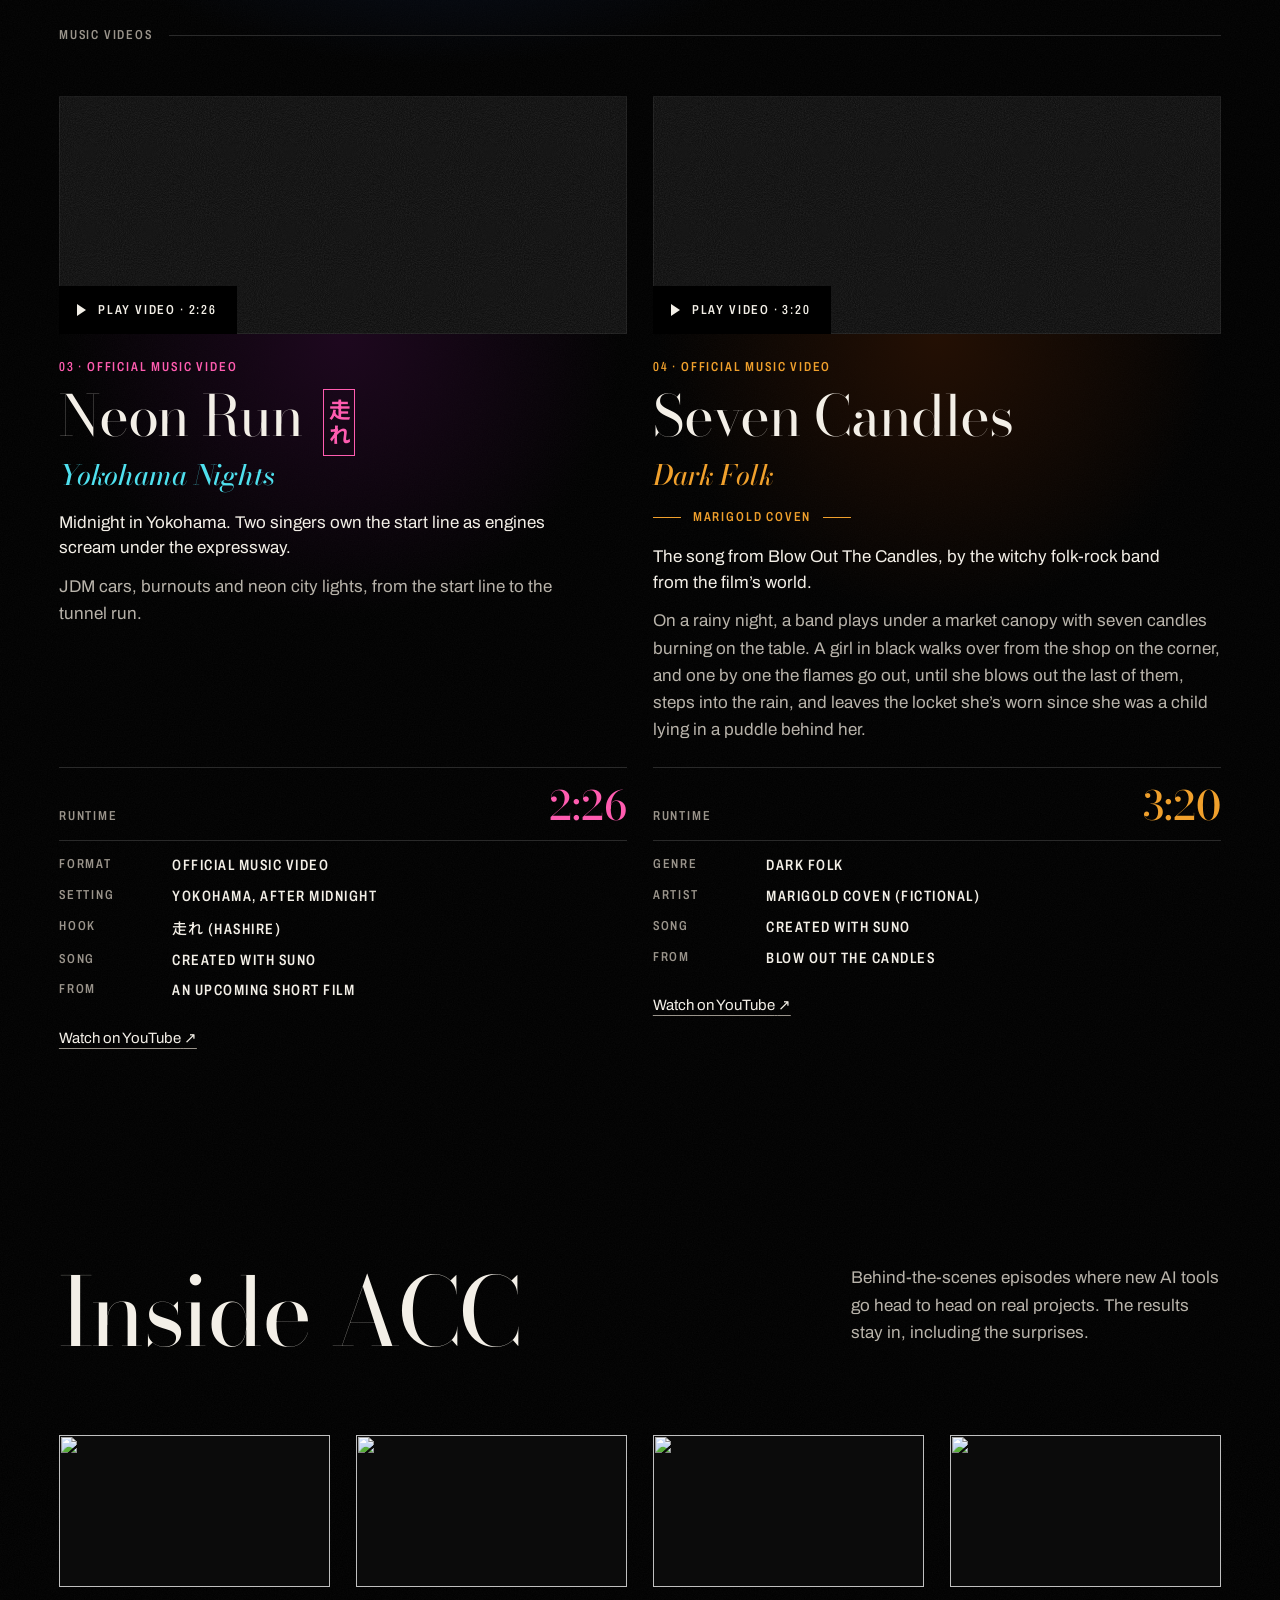
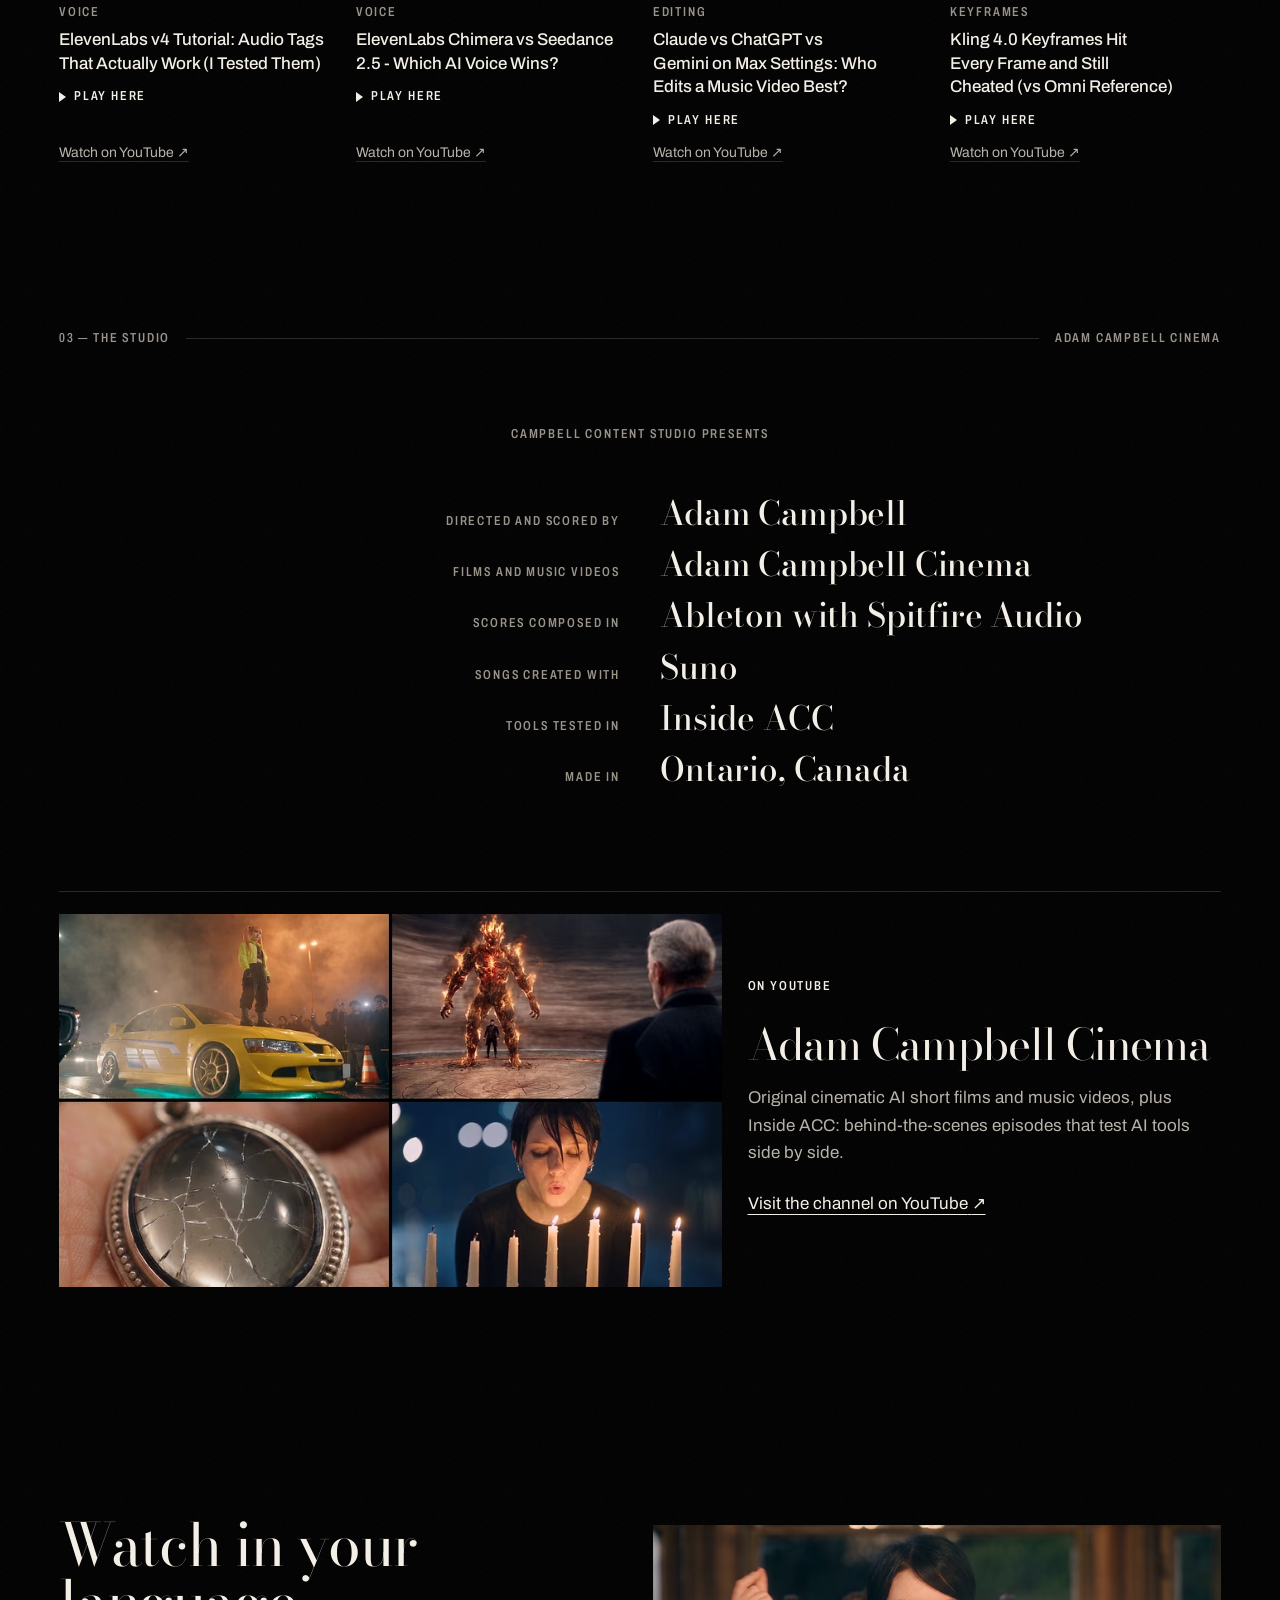
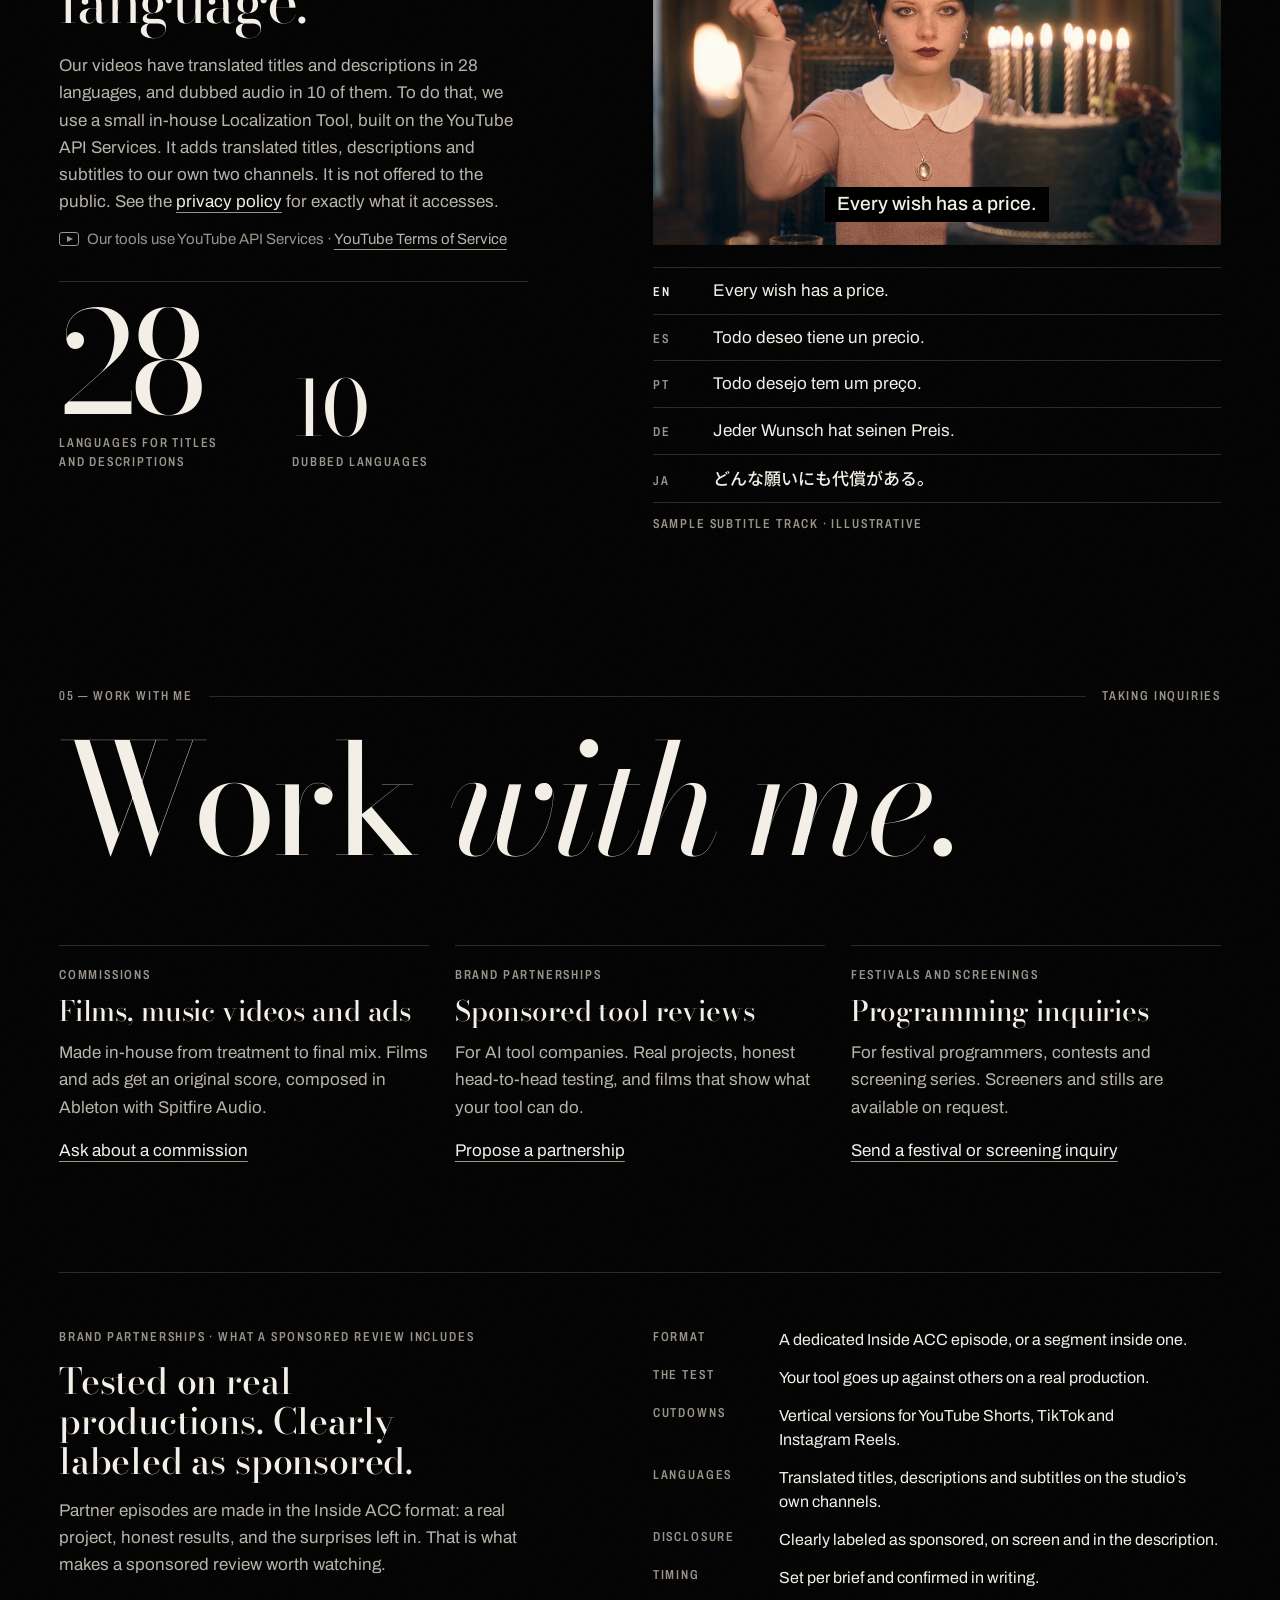
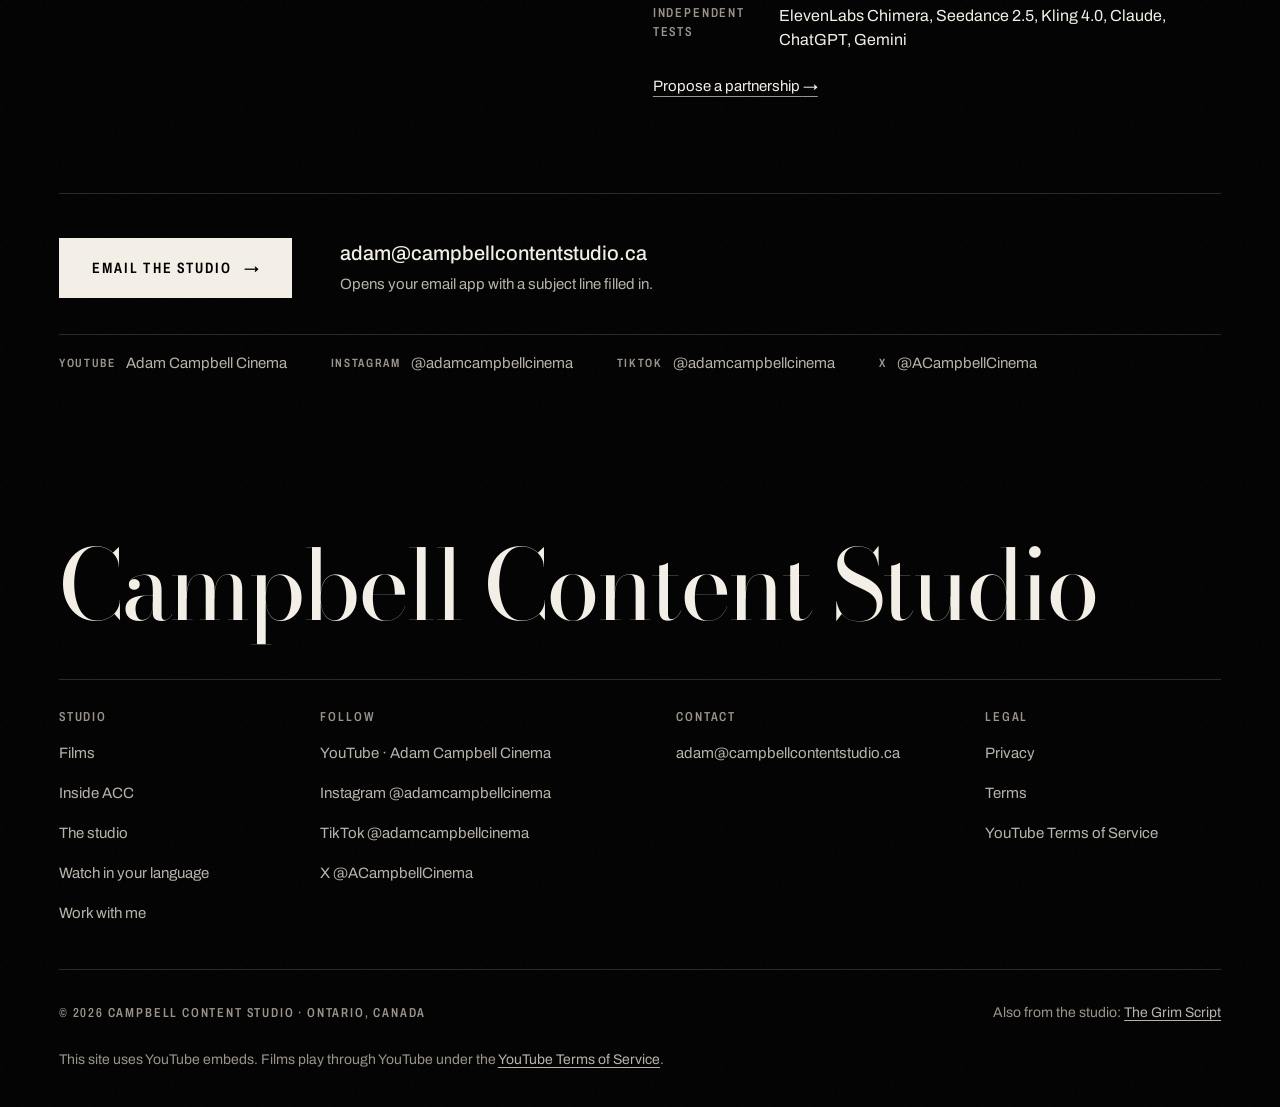
==== commit cc62a003: "Update latest videos from YouTube RSS" ====
--- a/preview/index.html
+++ b/preview/index.html
@@ -397,6 +397,17 @@
         <ol class="eps">
           <!-- auto:inside-acc -->
           <li class="ep reveal">
+            <a class="ep-card" href="https://www.youtube.com/watch?v=BrplNWbFvm0" data-yt="BrplNWbFvm0" data-title="ElevenLabs v4 Tutorial: Audio Tags That Actually Work (I Tested Them)">
+              <div class="thumb"><img src="https://i.ytimg.com/vi/BrplNWbFvm0/mqdefault.jpg" srcset="https://i.ytimg.com/vi/BrplNWbFvm0/mqdefault.jpg 320w, https://i.ytimg.com/vi/BrplNWbFvm0/hqdefault.jpg 480w, https://i.ytimg.com/vi/BrplNWbFvm0/sddefault.jpg 640w, https://i.ytimg.com/vi/BrplNWbFvm0/maxresdefault.jpg 1280w" sizes="(min-width: 1600px) 340px, (min-width: 900px) 22vw, 42vw" width="1280" height="720" loading="lazy" decoding="async" alt=""></div>
+              <div class="ep-text">
+                <p class="ep-cat billing">Voice</p>
+                <h3>ElevenLabs v4 Tutorial: Audio Tags That Actually Work (I Tested Them)</h3>
+                <p class="ep-cue billing" aria-hidden="true"><span class="tri"></span>Play here</p>
+              </div>
+            </a>
+            <a class="watch" href="https://www.youtube.com/watch?v=BrplNWbFvm0">Watch on YouTube<span class="sr">: ElevenLabs v4 Tutorial: Audio Tags That Actually Work (I Tested Them)</span> <span class="ext" aria-hidden="true">↗</span></a>
+          </li>
+          <li class="ep reveal" style="--d:.08s">
             <a class="ep-card" href="https://www.youtube.com/watch?v=Xdp5HgC5vlU" data-yt="Xdp5HgC5vlU" data-title="ElevenLabs Chimera vs Seedance 2.5 - Which AI Voice Wins?">
               <div class="thumb"><img src="https://i.ytimg.com/vi/Xdp5HgC5vlU/mqdefault.jpg" srcset="https://i.ytimg.com/vi/Xdp5HgC5vlU/mqdefault.jpg 320w, https://i.ytimg.com/vi/Xdp5HgC5vlU/hqdefault.jpg 480w, https://i.ytimg.com/vi/Xdp5HgC5vlU/sddefault.jpg 640w, https://i.ytimg.com/vi/Xdp5HgC5vlU/maxresdefault.jpg 1280w" sizes="(min-width: 1600px) 340px, (min-width: 900px) 22vw, 42vw" width="1280" height="720" loading="lazy" decoding="async" alt=""></div>
               <div class="ep-text">
@@ -407,7 +418,7 @@
             </a>
             <a class="watch" href="https://www.youtube.com/watch?v=Xdp5HgC5vlU">Watch on YouTube<span class="sr">: ElevenLabs Chimera vs Seedance 2.5 - Which AI Voice Wins?</span> <span class="ext" aria-hidden="true">↗</span></a>
           </li>
-          <li class="ep reveal" style="--d:.08s">
+          <li class="ep reveal" style="--d:.16s">
             <a class="ep-card" href="https://www.youtube.com/watch?v=SYf9zRLCgvA" data-yt="SYf9zRLCgvA" data-title="Claude vs ChatGPT vs Gemini on Max Settings: Who Edits a Music Video Best?">
               <div class="thumb"><img src="https://i.ytimg.com/vi/SYf9zRLCgvA/mqdefault.jpg" srcset="https://i.ytimg.com/vi/SYf9zRLCgvA/mqdefault.jpg 320w, https://i.ytimg.com/vi/SYf9zRLCgvA/hqdefault.jpg 480w, https://i.ytimg.com/vi/SYf9zRLCgvA/sddefault.jpg 640w, https://i.ytimg.com/vi/SYf9zRLCgvA/maxresdefault.jpg 1280w" sizes="(min-width: 1600px) 340px, (min-width: 900px) 22vw, 42vw" width="1280" height="720" loading="lazy" decoding="async" alt=""></div>
               <div class="ep-text">
@@ -418,7 +429,7 @@
             </a>
             <a class="watch" href="https://www.youtube.com/watch?v=SYf9zRLCgvA">Watch on YouTube<span class="sr">: Claude vs ChatGPT vs Gemini on Max Settings: Who Edits a Music Video Best?</span> <span class="ext" aria-hidden="true">↗</span></a>
           </li>
-          <li class="ep reveal" style="--d:.16s">
+          <li class="ep reveal" style="--d:.24s">
             <a class="ep-card" href="https://www.youtube.com/watch?v=Zr8g0oSk294" data-yt="Zr8g0oSk294" data-title="Kling 4.0 Keyframes Hit Every Frame and Still Cheated (vs Omni Reference)">
               <div class="thumb"><img src="https://i.ytimg.com/vi/Zr8g0oSk294/mqdefault.jpg" srcset="https://i.ytimg.com/vi/Zr8g0oSk294/mqdefault.jpg 320w, https://i.ytimg.com/vi/Zr8g0oSk294/hqdefault.jpg 480w, https://i.ytimg.com/vi/Zr8g0oSk294/sddefault.jpg 640w, https://i.ytimg.com/vi/Zr8g0oSk294/maxresdefault.jpg 1280w" sizes="(min-width: 1600px) 340px, (min-width: 900px) 22vw, 42vw" width="1280" height="720" loading="lazy" decoding="async" alt=""></div>
               <div class="ep-text">
@@ -428,17 +439,6 @@
               </div>
             </a>
             <a class="watch" href="https://www.youtube.com/watch?v=Zr8g0oSk294">Watch on YouTube<span class="sr">: Kling 4.0 Keyframes Hit Every Frame and Still Cheated (vs Omni Reference)</span> <span class="ext" aria-hidden="true">↗</span></a>
-          </li>
-          <li class="ep reveal" style="--d:.24s">
-            <a class="ep-card" href="https://www.youtube.com/watch?v=zTg4jY3faSQ" data-yt="zTg4jY3faSQ" data-title="I Tested Kling 4.0 vs Seedance 2.5 and the Winner Surprised Me">
-              <div class="thumb"><img src="https://i.ytimg.com/vi/zTg4jY3faSQ/mqdefault.jpg" srcset="https://i.ytimg.com/vi/zTg4jY3faSQ/mqdefault.jpg 320w, https://i.ytimg.com/vi/zTg4jY3faSQ/hqdefault.jpg 480w, https://i.ytimg.com/vi/zTg4jY3faSQ/sddefault.jpg 640w, https://i.ytimg.com/vi/zTg4jY3faSQ/maxresdefault.jpg 1280w" sizes="(min-width: 1600px) 340px, (min-width: 900px) 22vw, 42vw" width="1280" height="720" loading="lazy" decoding="async" alt=""></div>
-              <div class="ep-text">
-                <p class="ep-cat billing">Video models</p>
-                <h3>I Tested Kling 4.0 vs Seedance 2.5 and the Winner Surprised Me</h3>
-                <p class="ep-cue billing" aria-hidden="true"><span class="tri"></span>Play here</p>
-              </div>
-            </a>
-            <a class="watch" href="https://www.youtube.com/watch?v=zTg4jY3faSQ">Watch on YouTube<span class="sr">: I Tested Kling 4.0 vs Seedance 2.5 and the Winner Surprised Me</span> <span class="ext" aria-hidden="true">↗</span></a>
           </li>
           <!-- /auto:inside-acc -->
         </ol>
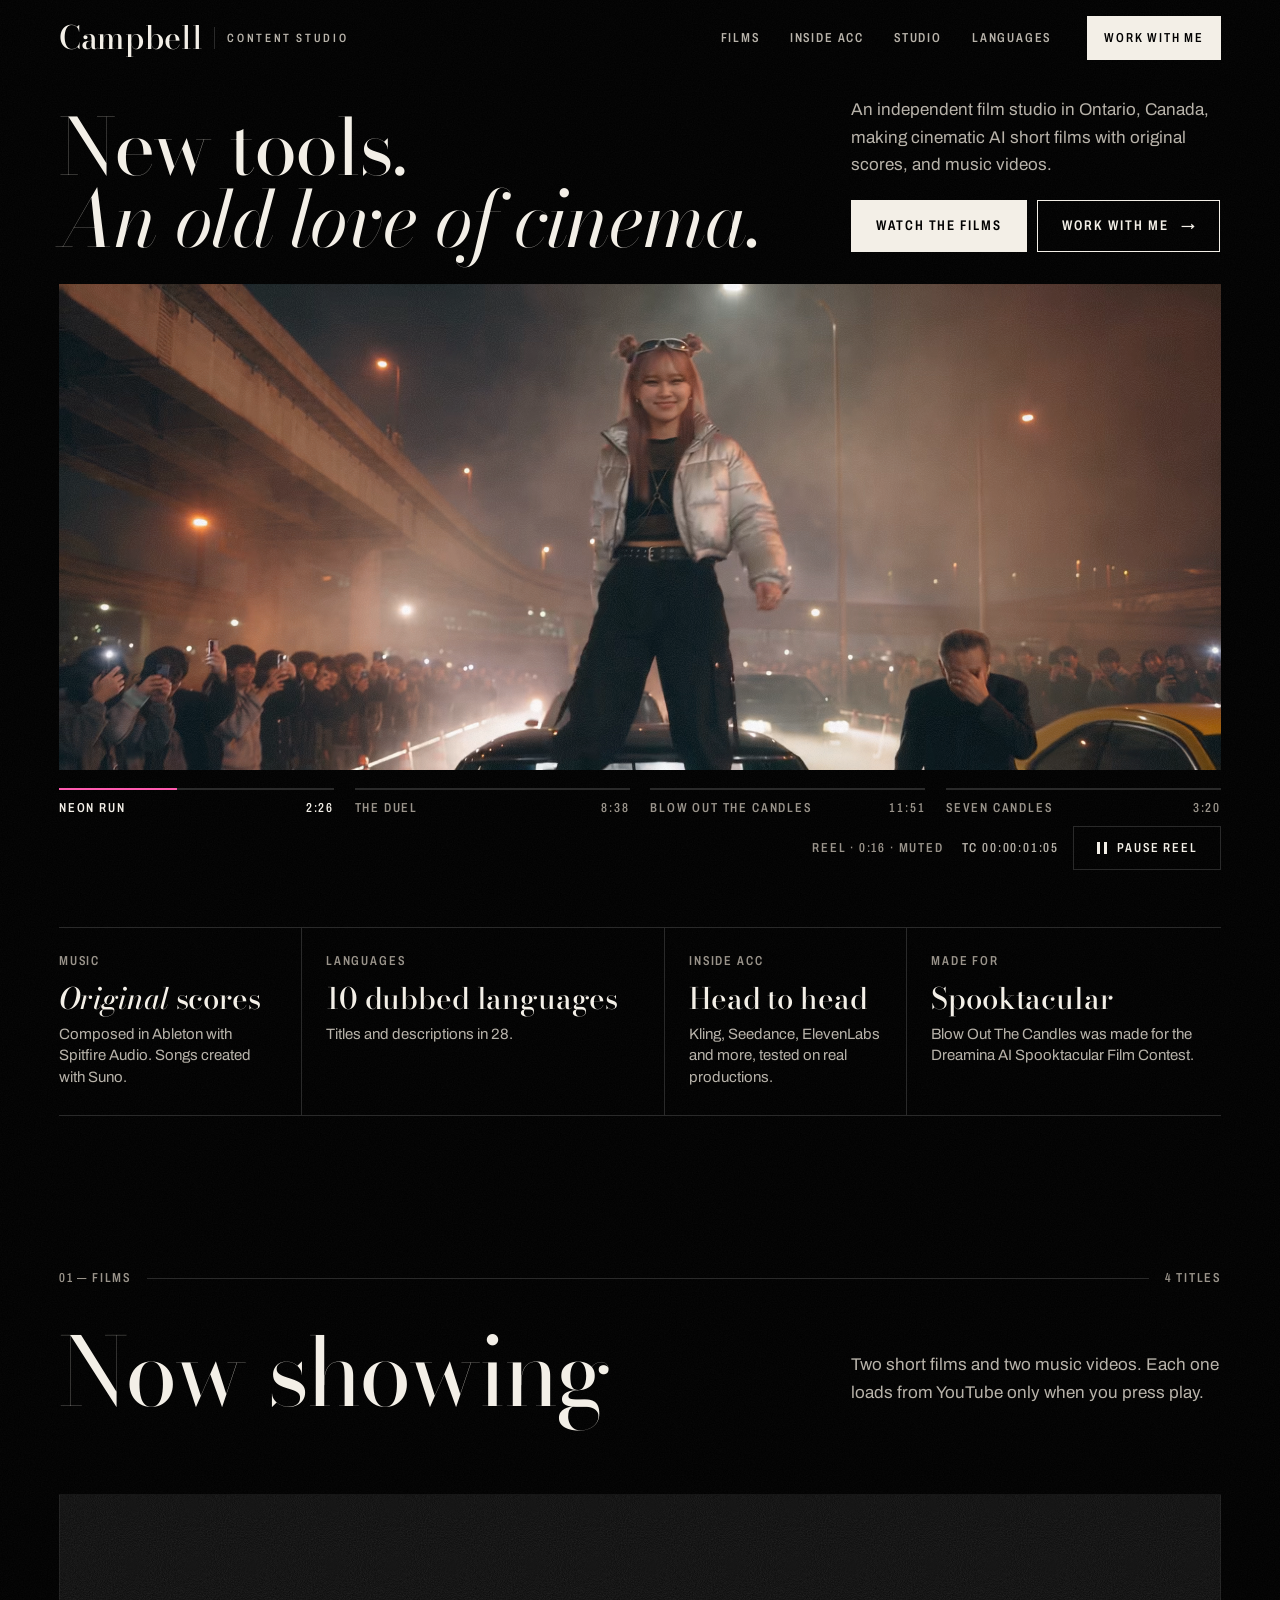
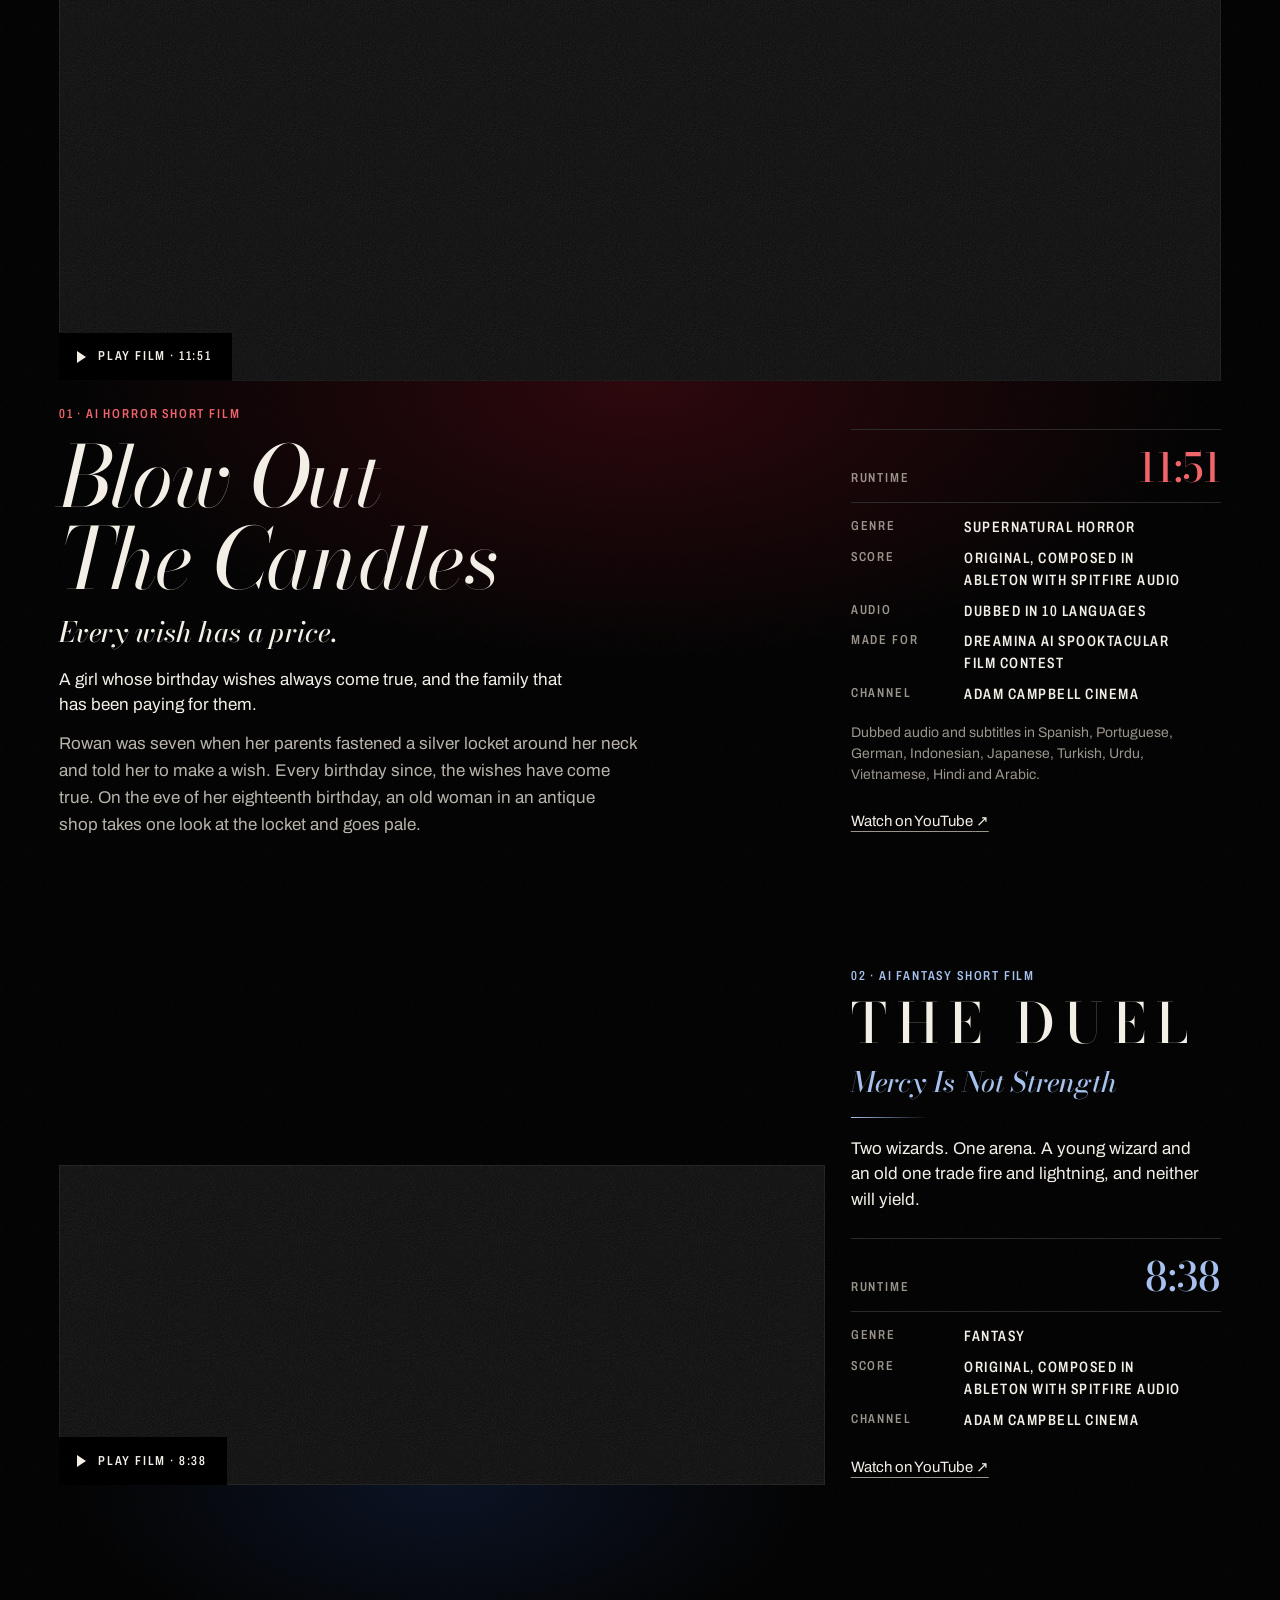
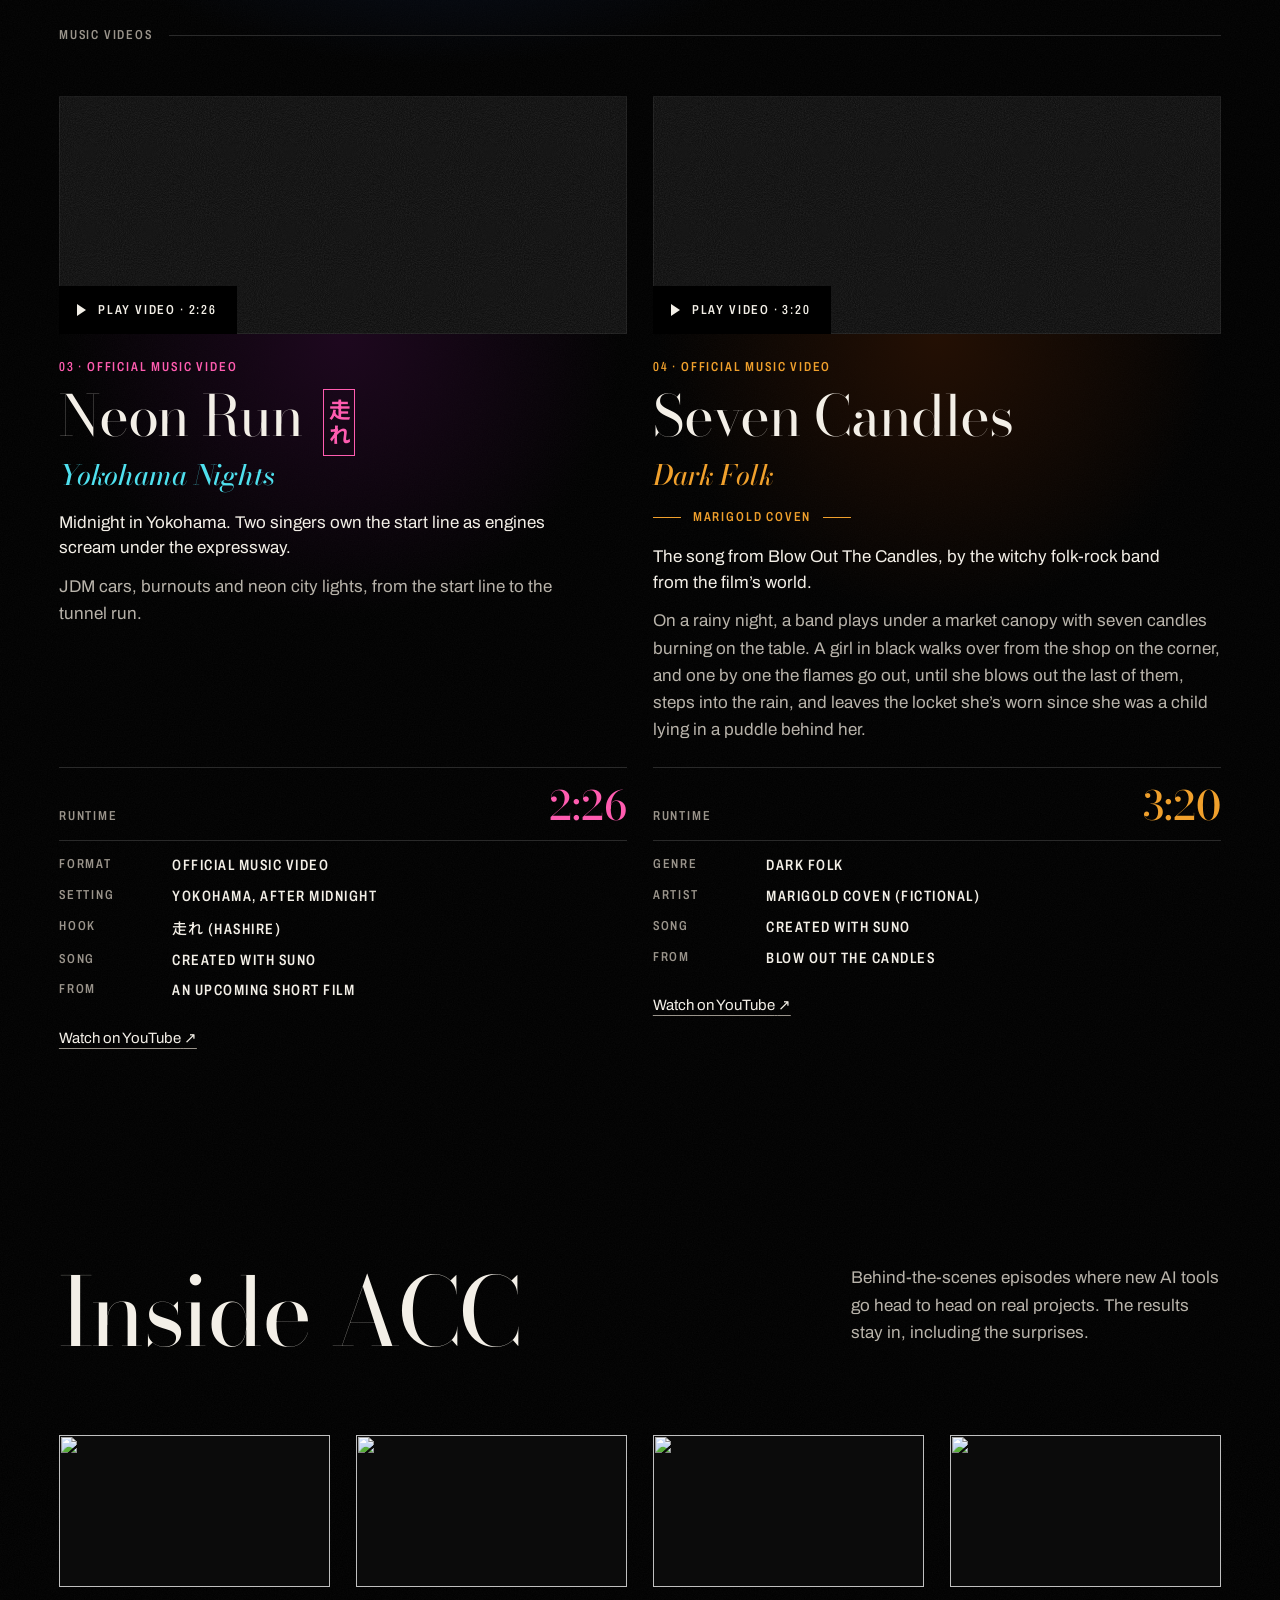
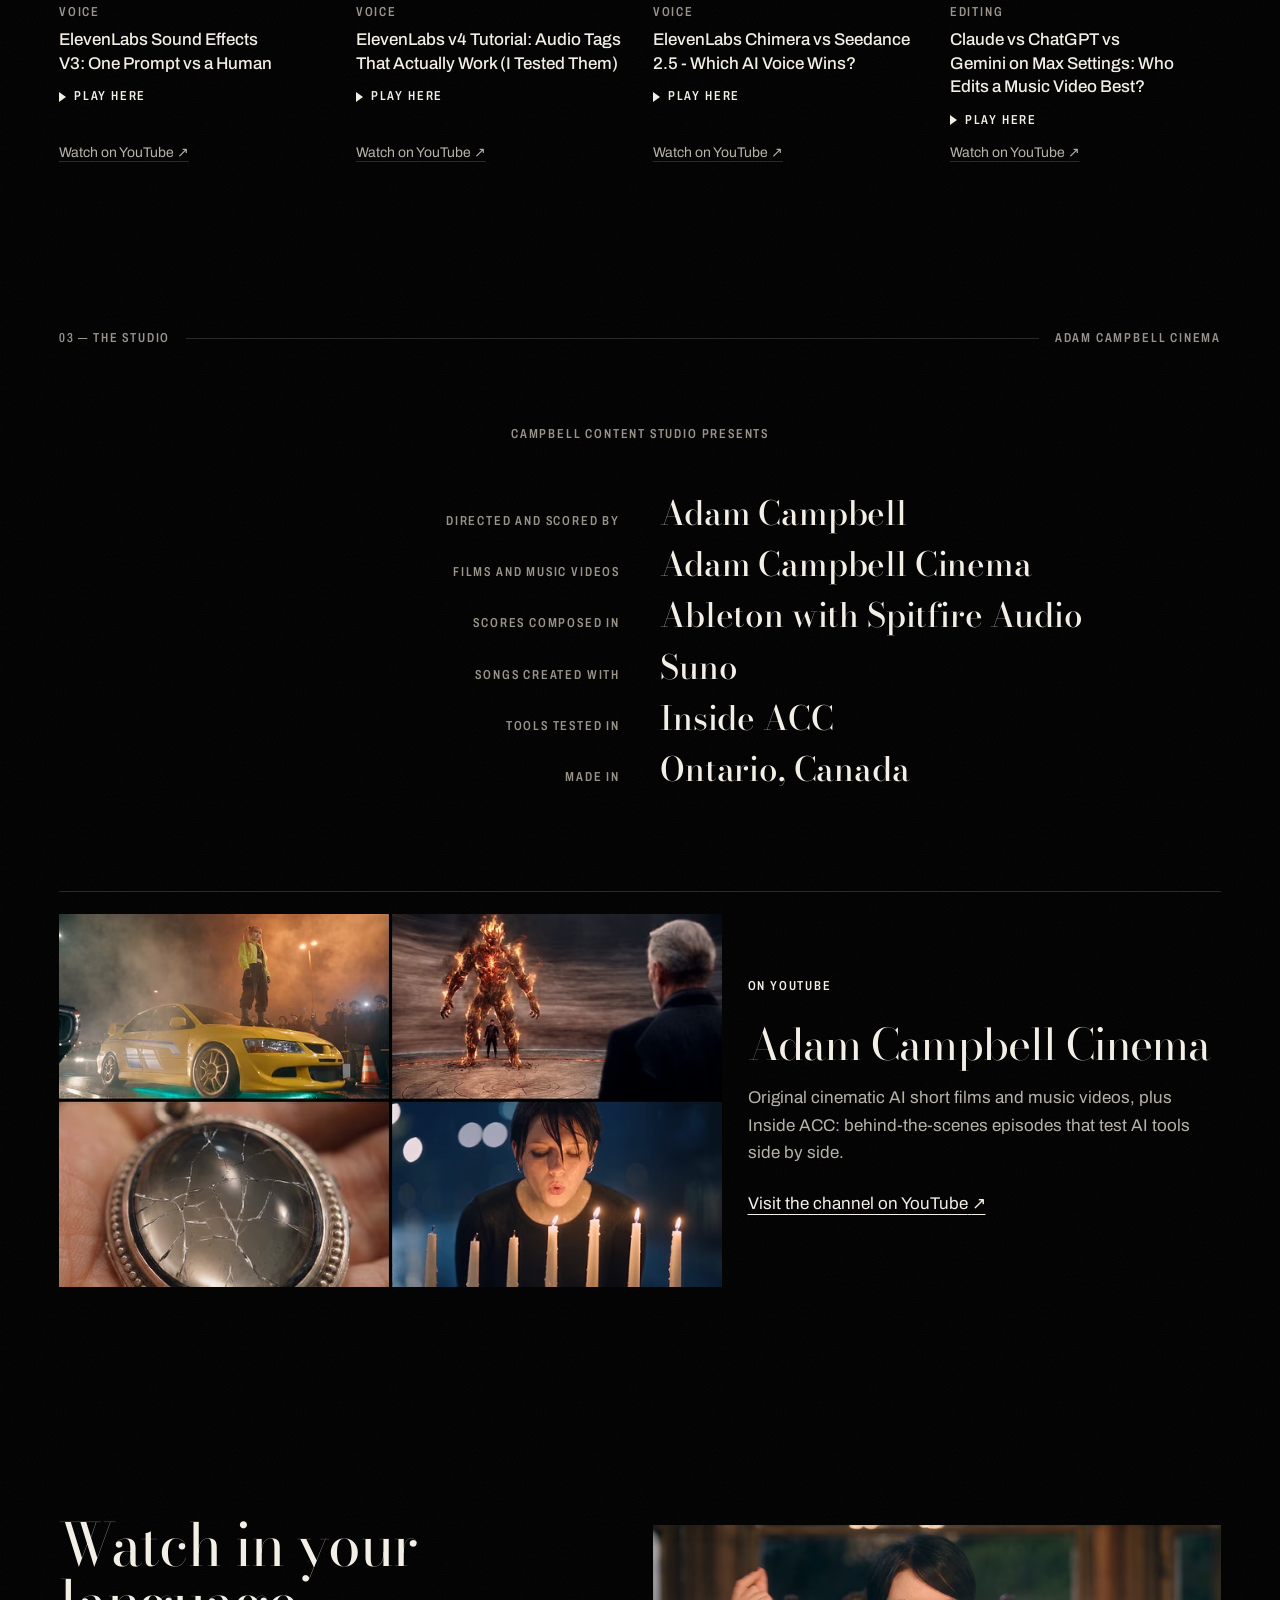
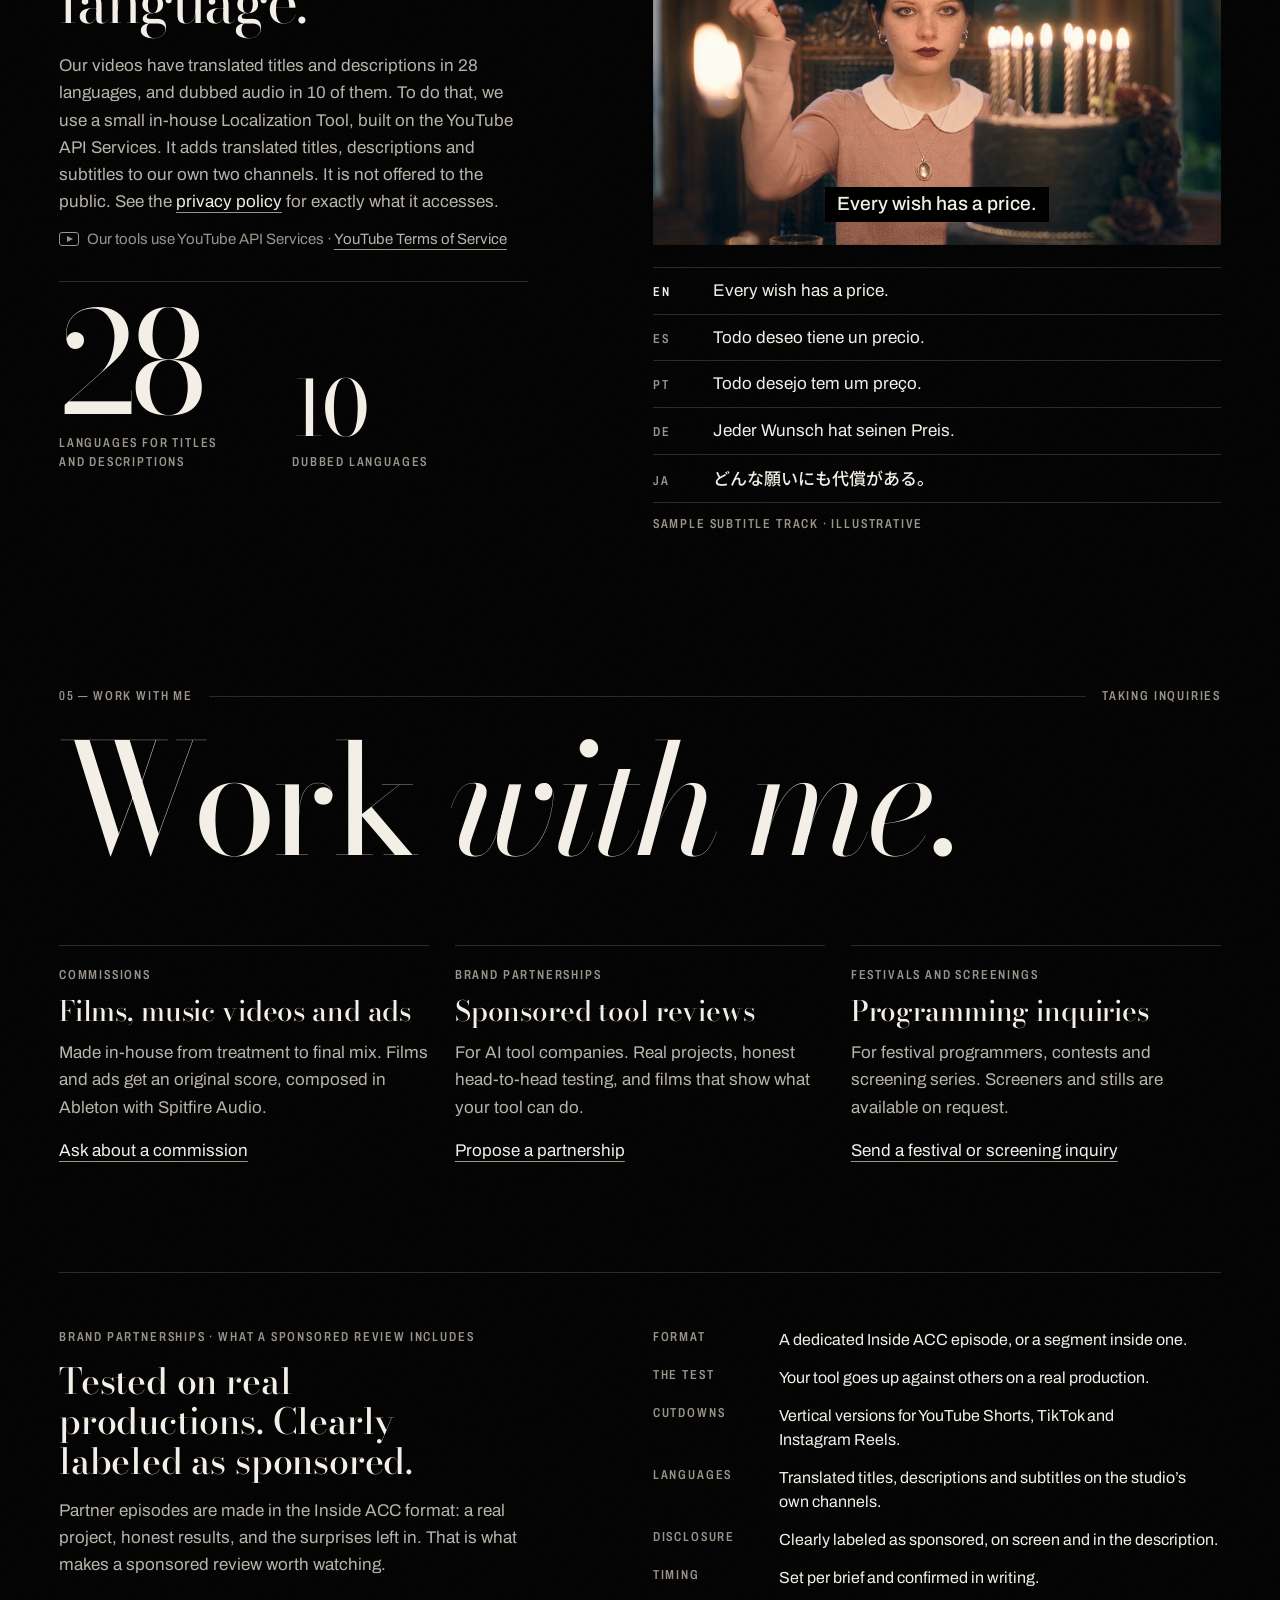
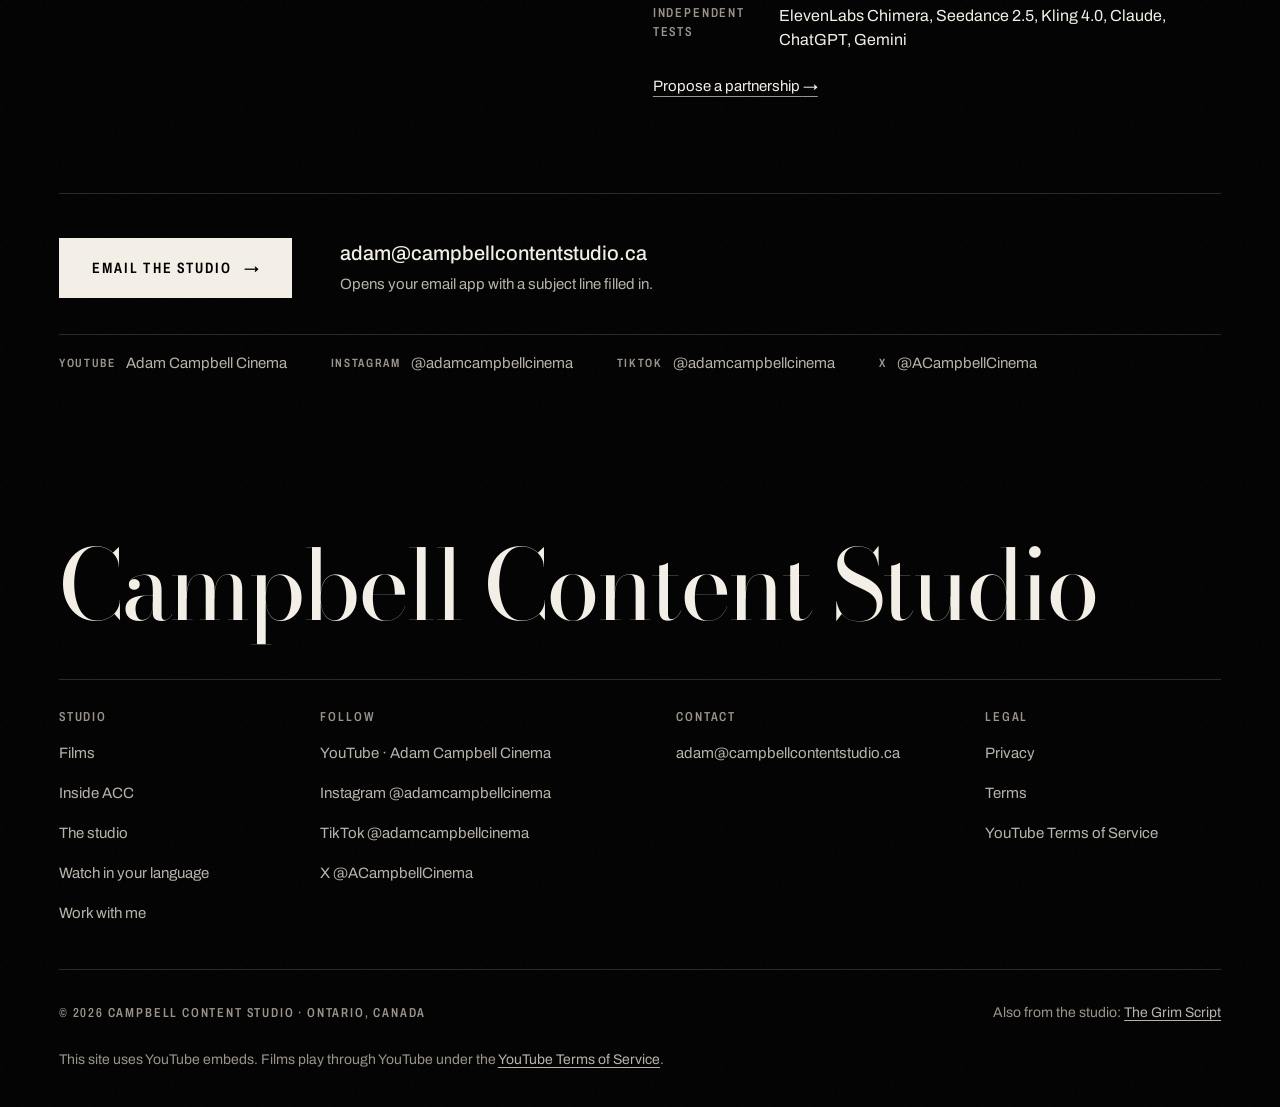
==== commit 6d490454: "Update latest videos from YouTube RSS" ====
--- a/preview/index.html
+++ b/preview/index.html
@@ -397,6 +397,17 @@
         <ol class="eps">
           <!-- auto:inside-acc -->
           <li class="ep reveal">
+            <a class="ep-card" href="https://www.youtube.com/watch?v=dW9QiW9clIk" data-yt="dW9QiW9clIk" data-title="ElevenLabs Sound Effects V3: One Prompt vs a Human">
+              <div class="thumb"><img src="https://i.ytimg.com/vi/dW9QiW9clIk/mqdefault.jpg" srcset="https://i.ytimg.com/vi/dW9QiW9clIk/mqdefault.jpg 320w, https://i.ytimg.com/vi/dW9QiW9clIk/hqdefault.jpg 480w, https://i.ytimg.com/vi/dW9QiW9clIk/sddefault.jpg 640w, https://i.ytimg.com/vi/dW9QiW9clIk/maxresdefault.jpg 1280w" sizes="(min-width: 1600px) 340px, (min-width: 900px) 22vw, 42vw" width="1280" height="720" loading="lazy" decoding="async" alt=""></div>
+              <div class="ep-text">
+                <p class="ep-cat billing">Voice</p>
+                <h3>ElevenLabs Sound Effects V3: One Prompt vs a Human</h3>
+                <p class="ep-cue billing" aria-hidden="true"><span class="tri"></span>Play here</p>
+              </div>
+            </a>
+            <a class="watch" href="https://www.youtube.com/watch?v=dW9QiW9clIk">Watch on YouTube<span class="sr">: ElevenLabs Sound Effects V3: One Prompt vs a Human</span> <span class="ext" aria-hidden="true">↗</span></a>
+          </li>
+          <li class="ep reveal" style="--d:.08s">
             <a class="ep-card" href="https://www.youtube.com/watch?v=BrplNWbFvm0" data-yt="BrplNWbFvm0" data-title="ElevenLabs v4 Tutorial: Audio Tags That Actually Work (I Tested Them)">
               <div class="thumb"><img src="https://i.ytimg.com/vi/BrplNWbFvm0/mqdefault.jpg" srcset="https://i.ytimg.com/vi/BrplNWbFvm0/mqdefault.jpg 320w, https://i.ytimg.com/vi/BrplNWbFvm0/hqdefault.jpg 480w, https://i.ytimg.com/vi/BrplNWbFvm0/sddefault.jpg 640w, https://i.ytimg.com/vi/BrplNWbFvm0/maxresdefault.jpg 1280w" sizes="(min-width: 1600px) 340px, (min-width: 900px) 22vw, 42vw" width="1280" height="720" loading="lazy" decoding="async" alt=""></div>
               <div class="ep-text">
@@ -407,7 +418,7 @@
             </a>
             <a class="watch" href="https://www.youtube.com/watch?v=BrplNWbFvm0">Watch on YouTube<span class="sr">: ElevenLabs v4 Tutorial: Audio Tags That Actually Work (I Tested Them)</span> <span class="ext" aria-hidden="true">↗</span></a>
           </li>
-          <li class="ep reveal" style="--d:.08s">
+          <li class="ep reveal" style="--d:.16s">
             <a class="ep-card" href="https://www.youtube.com/watch?v=Xdp5HgC5vlU" data-yt="Xdp5HgC5vlU" data-title="ElevenLabs Chimera vs Seedance 2.5 - Which AI Voice Wins?">
               <div class="thumb"><img src="https://i.ytimg.com/vi/Xdp5HgC5vlU/mqdefault.jpg" srcset="https://i.ytimg.com/vi/Xdp5HgC5vlU/mqdefault.jpg 320w, https://i.ytimg.com/vi/Xdp5HgC5vlU/hqdefault.jpg 480w, https://i.ytimg.com/vi/Xdp5HgC5vlU/sddefault.jpg 640w, https://i.ytimg.com/vi/Xdp5HgC5vlU/maxresdefault.jpg 1280w" sizes="(min-width: 1600px) 340px, (min-width: 900px) 22vw, 42vw" width="1280" height="720" loading="lazy" decoding="async" alt=""></div>
               <div class="ep-text">
@@ -418,7 +429,7 @@
             </a>
             <a class="watch" href="https://www.youtube.com/watch?v=Xdp5HgC5vlU">Watch on YouTube<span class="sr">: ElevenLabs Chimera vs Seedance 2.5 - Which AI Voice Wins?</span> <span class="ext" aria-hidden="true">↗</span></a>
           </li>
-          <li class="ep reveal" style="--d:.16s">
+          <li class="ep reveal" style="--d:.24s">
             <a class="ep-card" href="https://www.youtube.com/watch?v=SYf9zRLCgvA" data-yt="SYf9zRLCgvA" data-title="Claude vs ChatGPT vs Gemini on Max Settings: Who Edits a Music Video Best?">
               <div class="thumb"><img src="https://i.ytimg.com/vi/SYf9zRLCgvA/mqdefault.jpg" srcset="https://i.ytimg.com/vi/SYf9zRLCgvA/mqdefault.jpg 320w, https://i.ytimg.com/vi/SYf9zRLCgvA/hqdefault.jpg 480w, https://i.ytimg.com/vi/SYf9zRLCgvA/sddefault.jpg 640w, https://i.ytimg.com/vi/SYf9zRLCgvA/maxresdefault.jpg 1280w" sizes="(min-width: 1600px) 340px, (min-width: 900px) 22vw, 42vw" width="1280" height="720" loading="lazy" decoding="async" alt=""></div>
               <div class="ep-text">
@@ -428,17 +439,6 @@
               </div>
             </a>
             <a class="watch" href="https://www.youtube.com/watch?v=SYf9zRLCgvA">Watch on YouTube<span class="sr">: Claude vs ChatGPT vs Gemini on Max Settings: Who Edits a Music Video Best?</span> <span class="ext" aria-hidden="true">↗</span></a>
-          </li>
-          <li class="ep reveal" style="--d:.24s">
-            <a class="ep-card" href="https://www.youtube.com/watch?v=Zr8g0oSk294" data-yt="Zr8g0oSk294" data-title="Kling 4.0 Keyframes Hit Every Frame and Still Cheated (vs Omni Reference)">
-              <div class="thumb"><img src="https://i.ytimg.com/vi/Zr8g0oSk294/mqdefault.jpg" srcset="https://i.ytimg.com/vi/Zr8g0oSk294/mqdefault.jpg 320w, https://i.ytimg.com/vi/Zr8g0oSk294/hqdefault.jpg 480w, https://i.ytimg.com/vi/Zr8g0oSk294/sddefault.jpg 640w, https://i.ytimg.com/vi/Zr8g0oSk294/maxresdefault.jpg 1280w" sizes="(min-width: 1600px) 340px, (min-width: 900px) 22vw, 42vw" width="1280" height="720" loading="lazy" decoding="async" alt=""></div>
-              <div class="ep-text">
-                <p class="ep-cat billing">Keyframes</p>
-                <h3>Kling 4.0 Keyframes Hit Every Frame and Still Cheated (vs Omni Reference)</h3>
-                <p class="ep-cue billing" aria-hidden="true"><span class="tri"></span>Play here</p>
-              </div>
-            </a>
-            <a class="watch" href="https://www.youtube.com/watch?v=Zr8g0oSk294">Watch on YouTube<span class="sr">: Kling 4.0 Keyframes Hit Every Frame and Still Cheated (vs Omni Reference)</span> <span class="ext" aria-hidden="true">↗</span></a>
           </li>
           <!-- /auto:inside-acc -->
         </ol>
